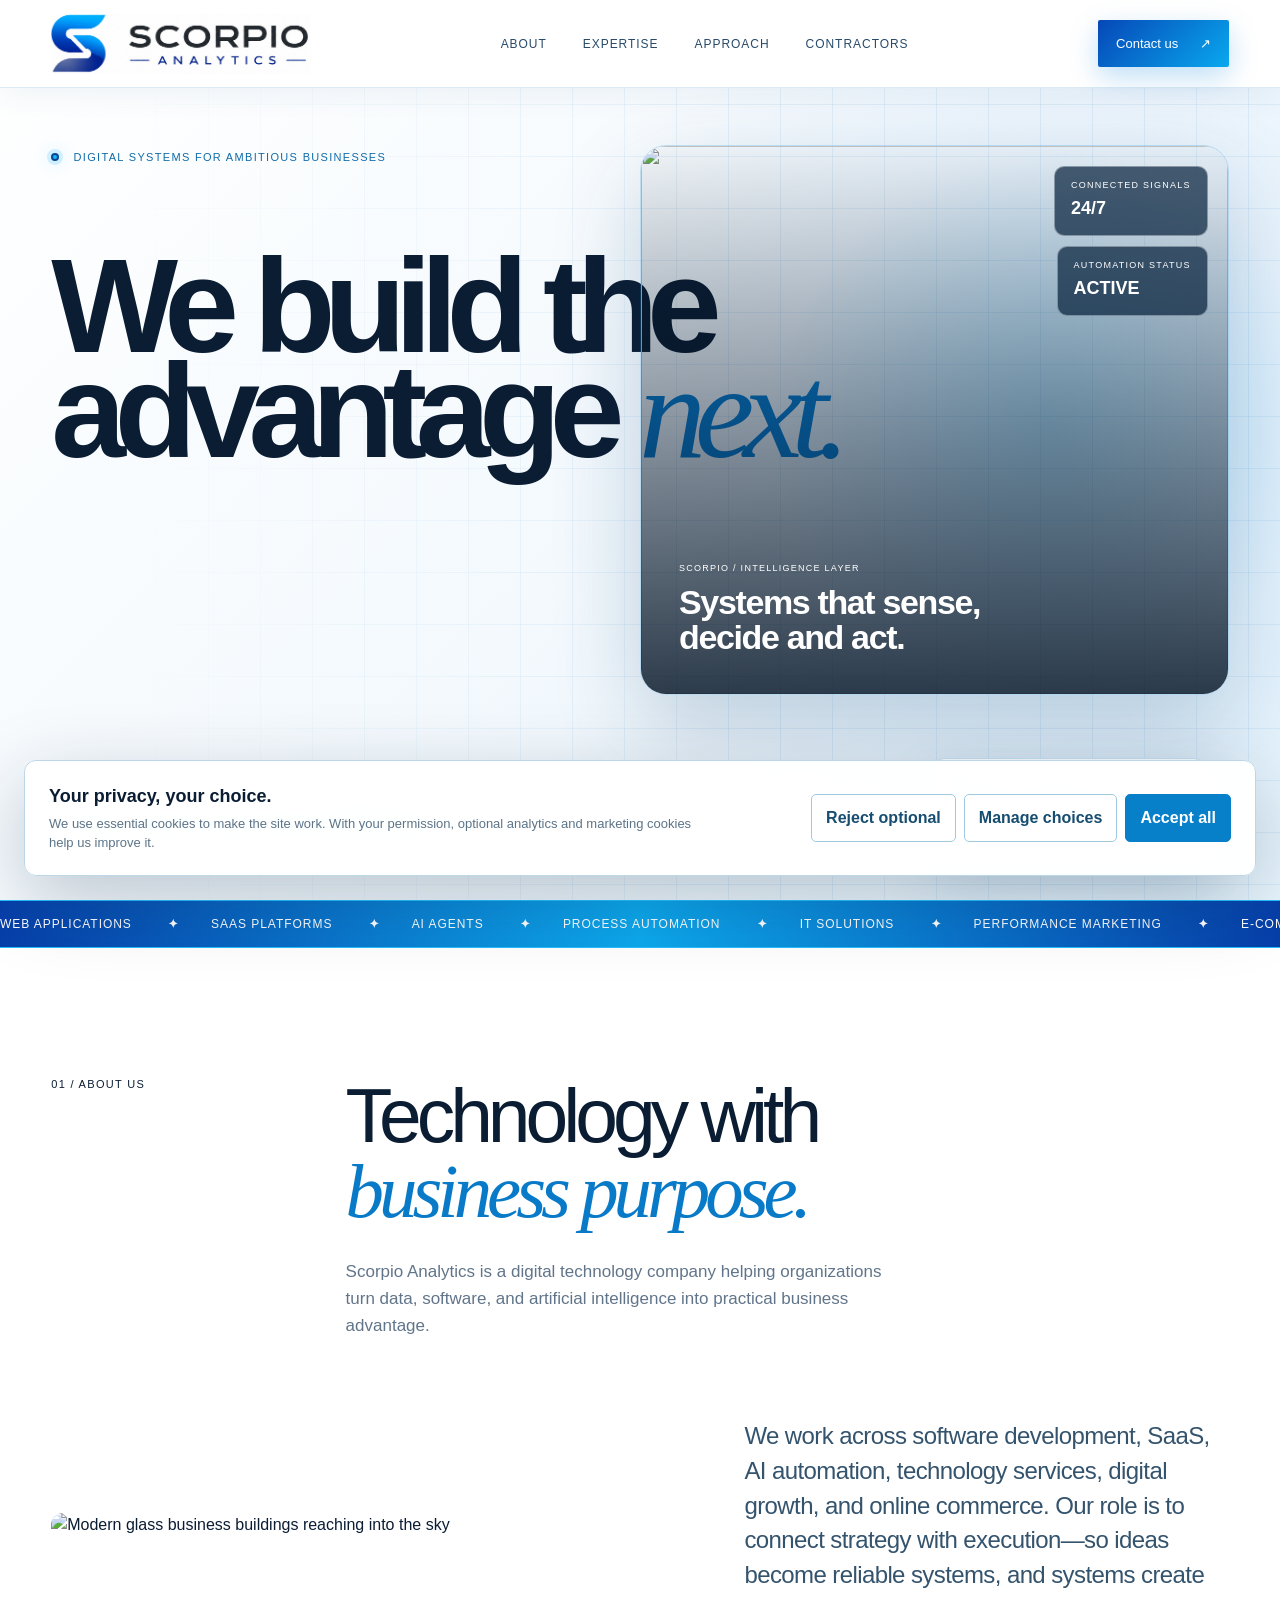
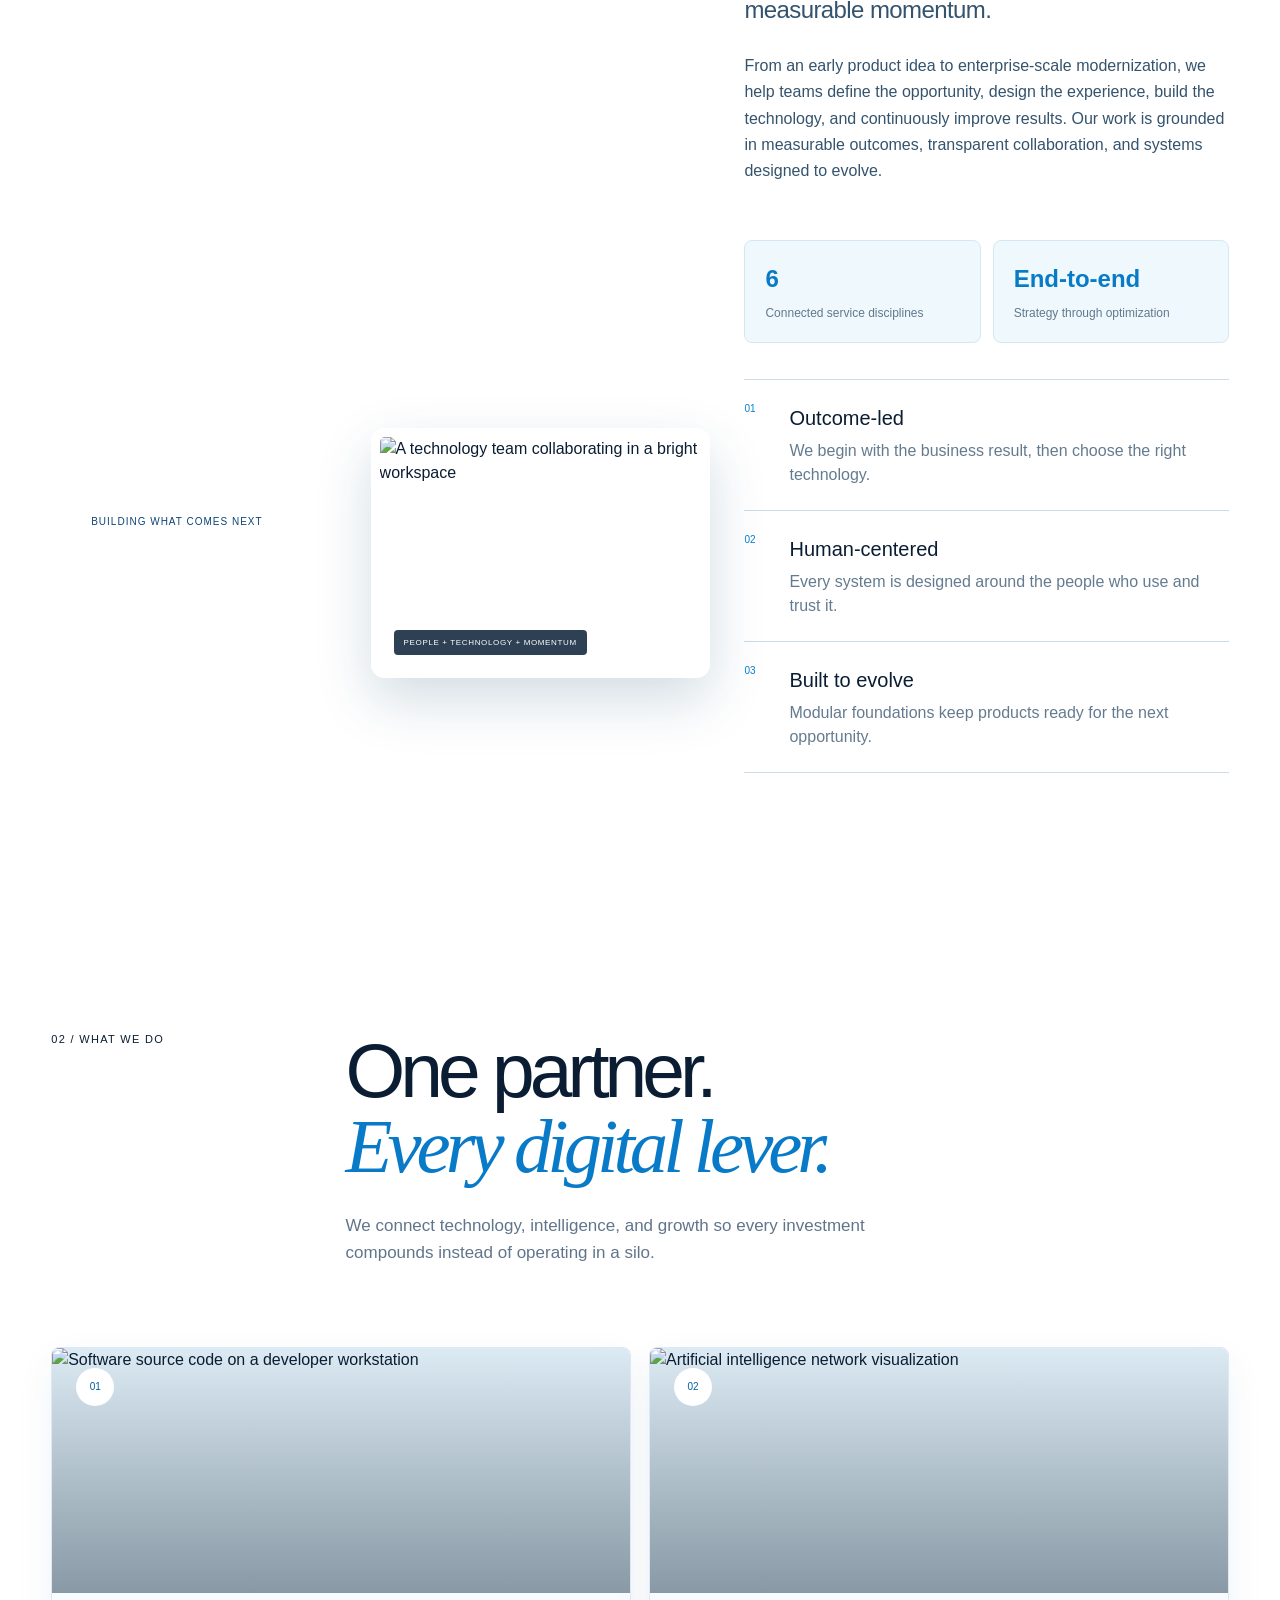
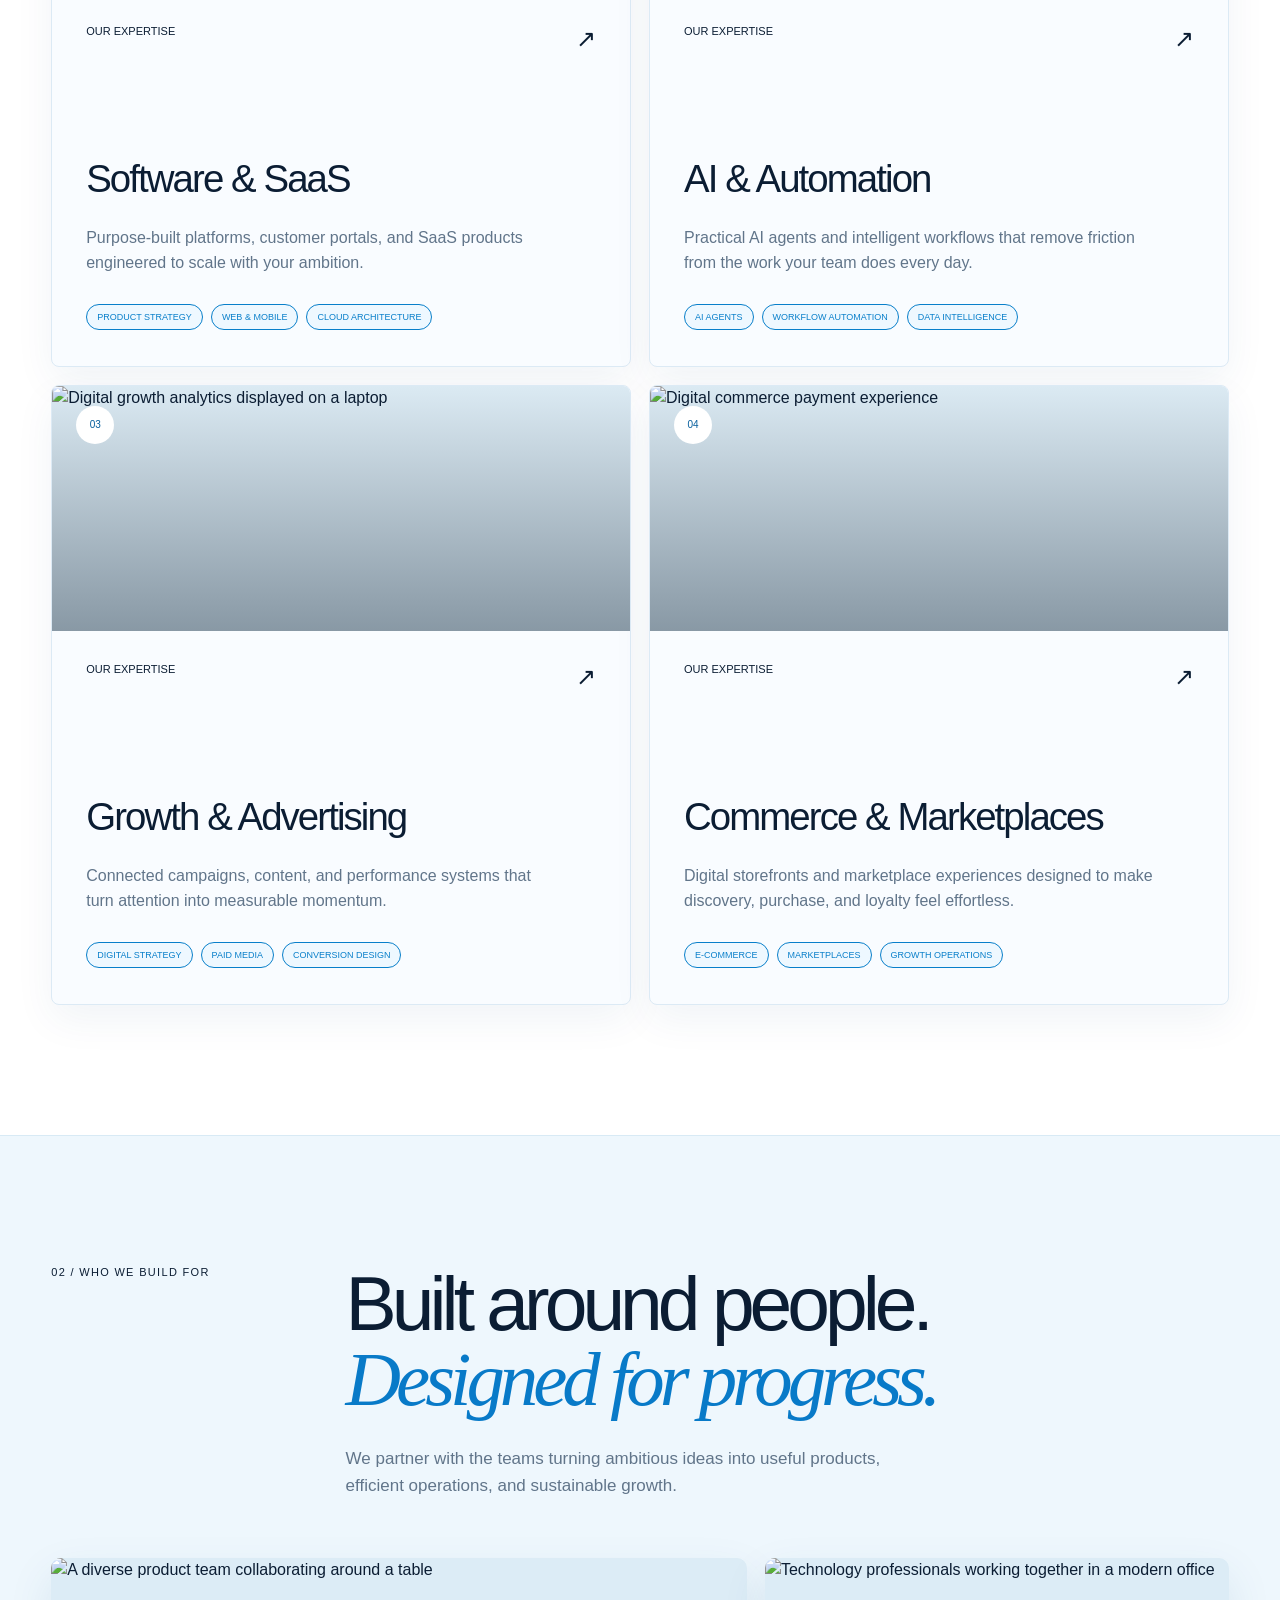
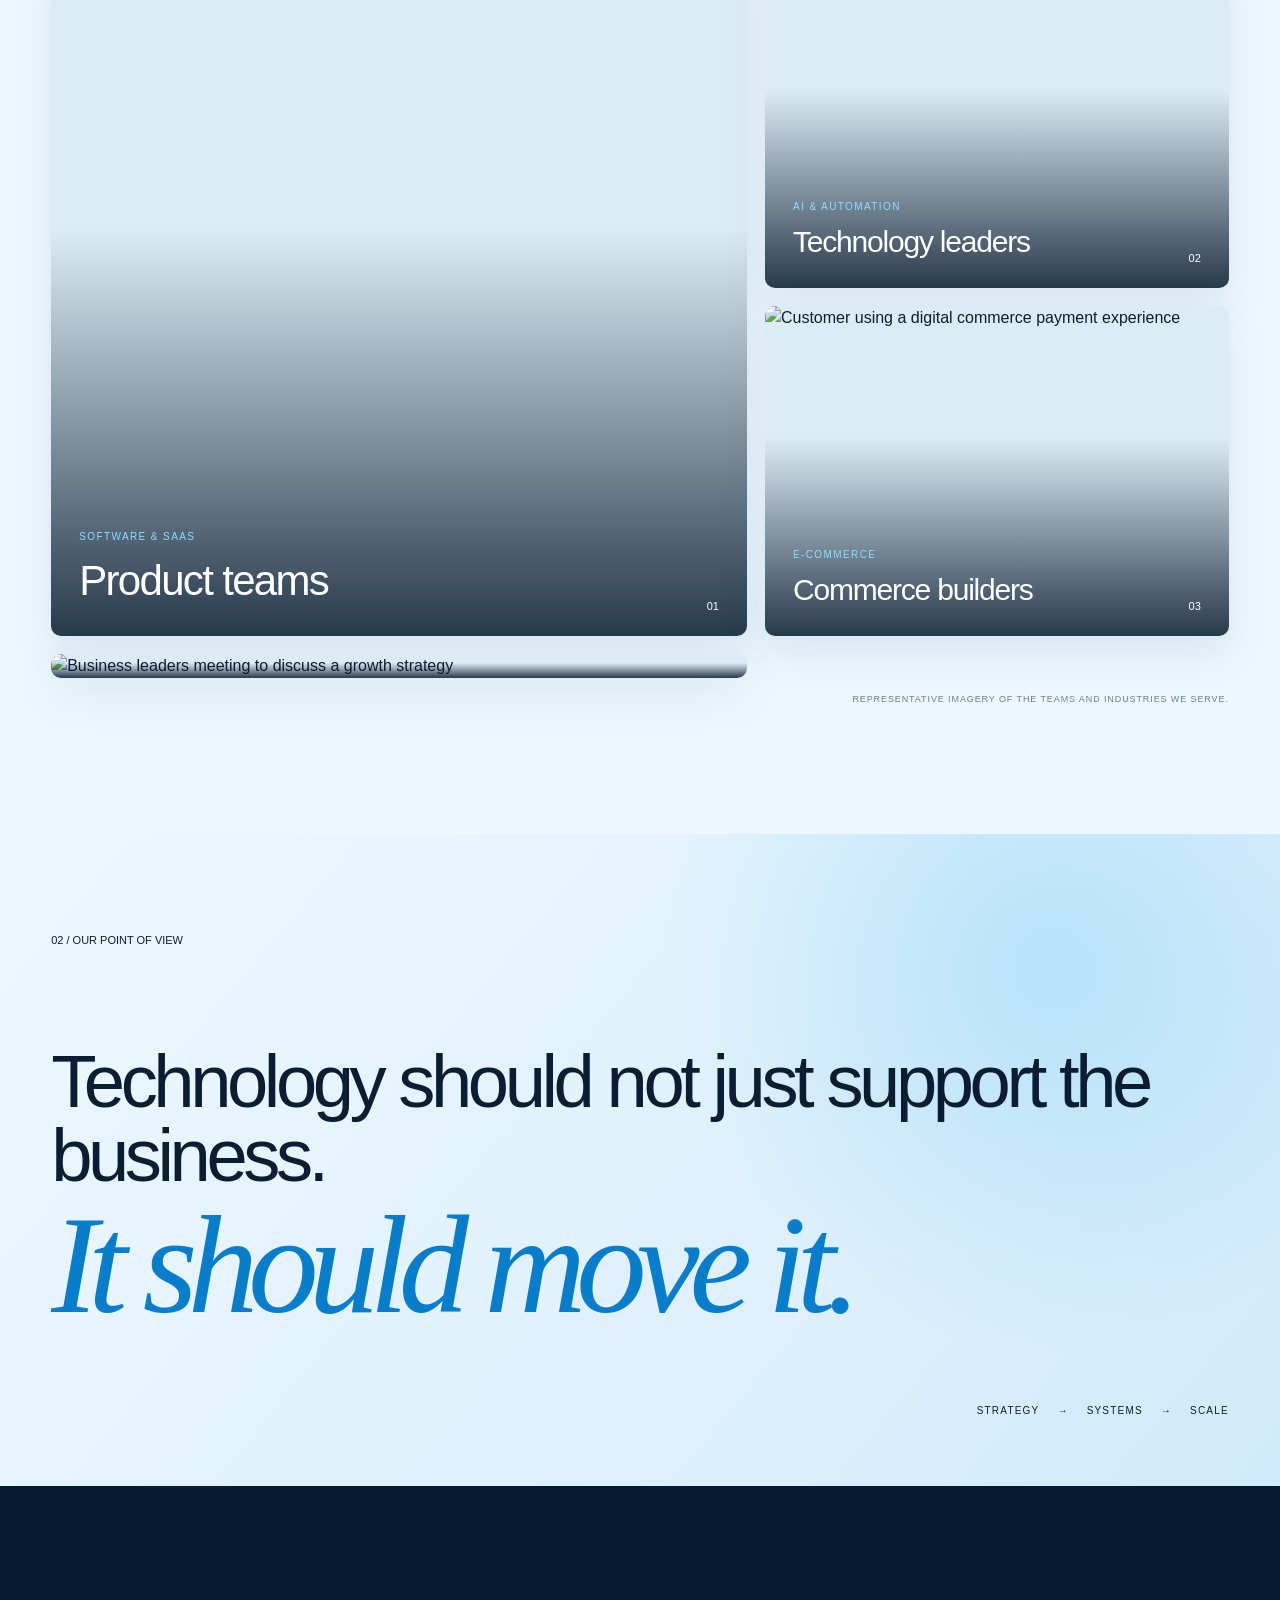
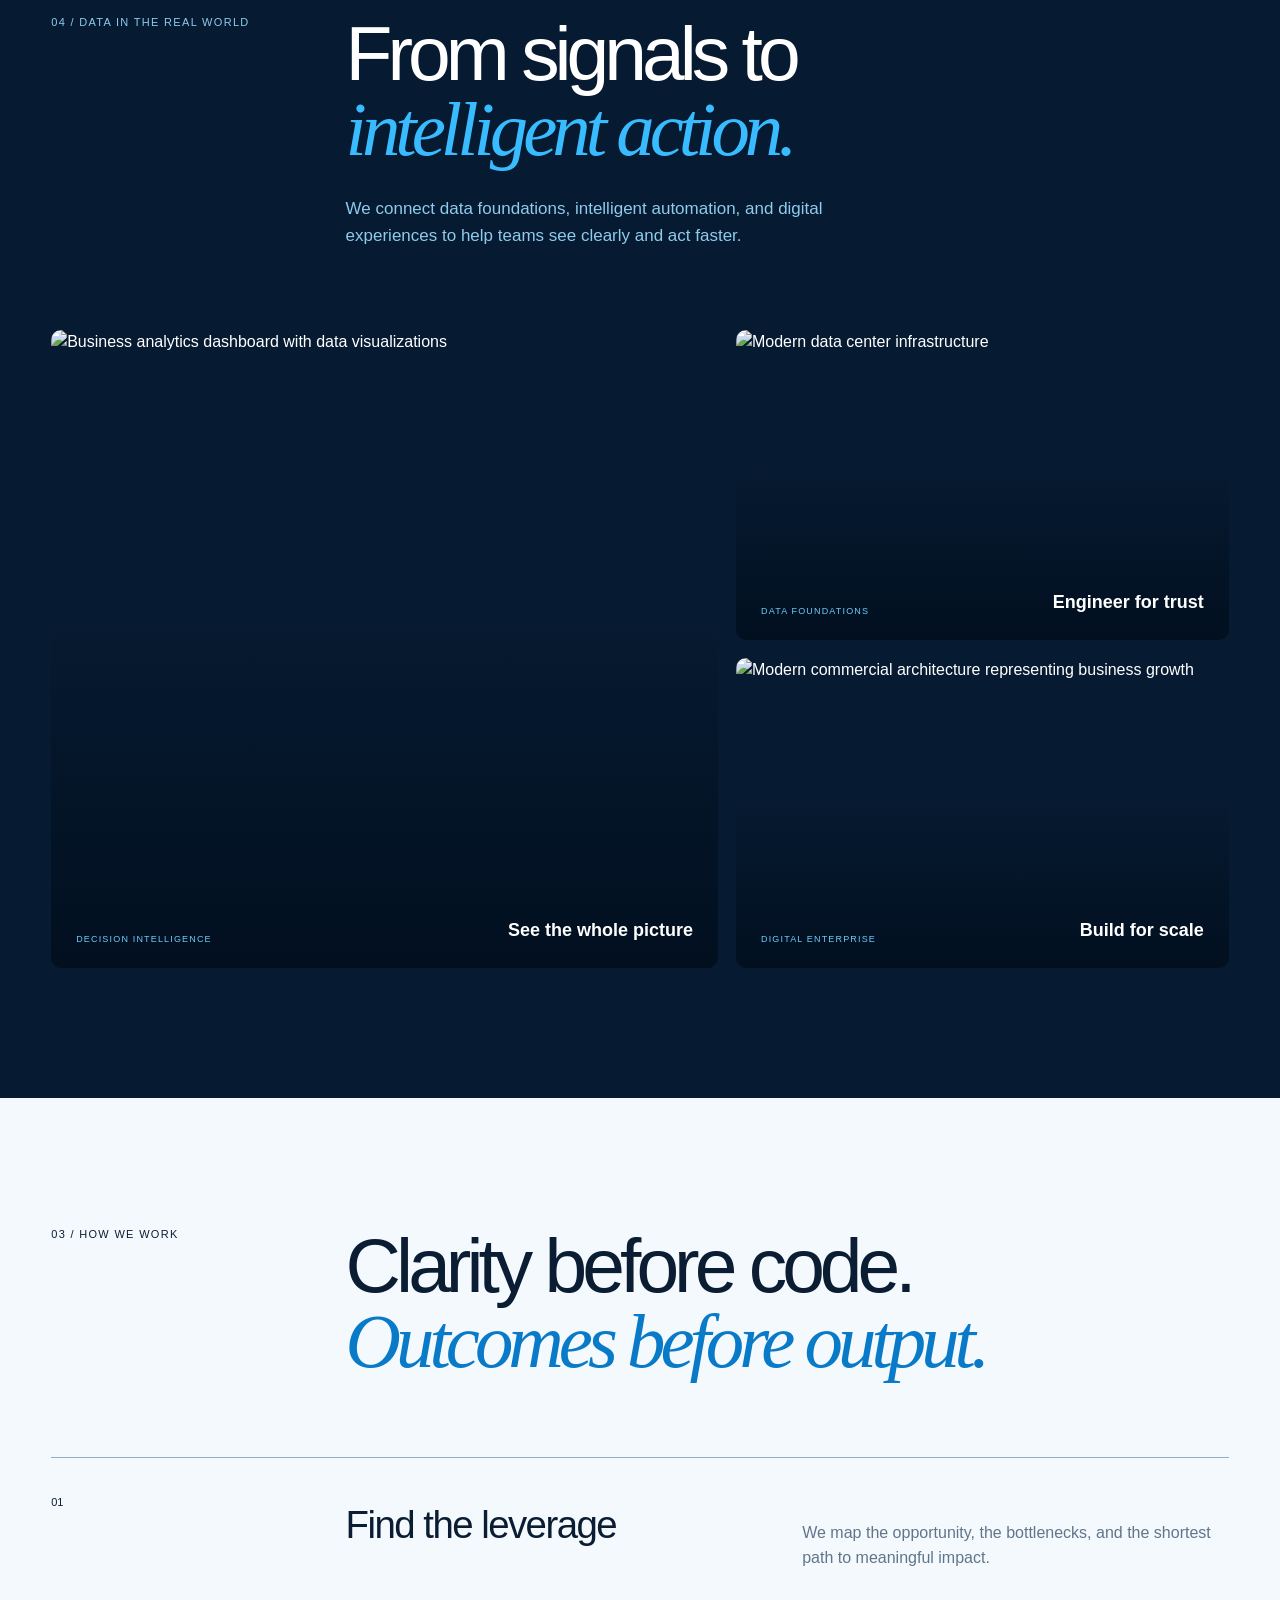
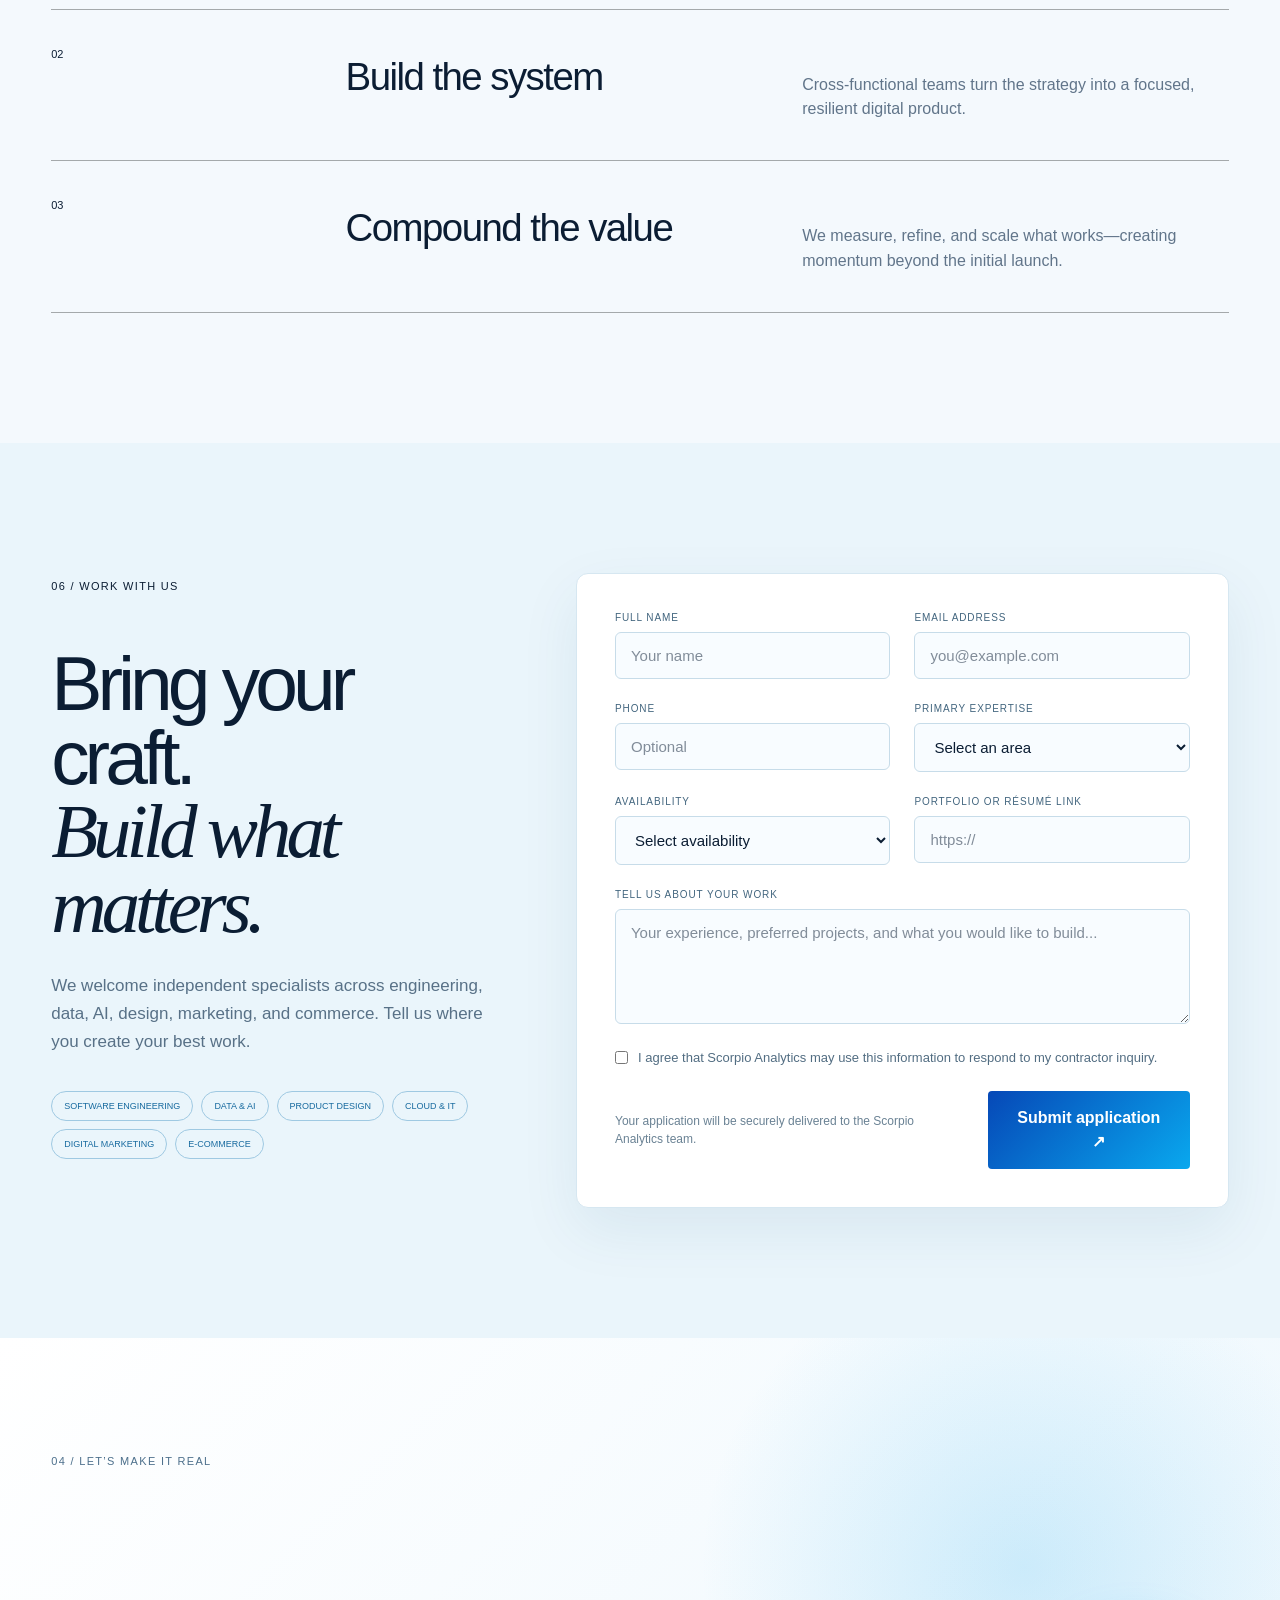
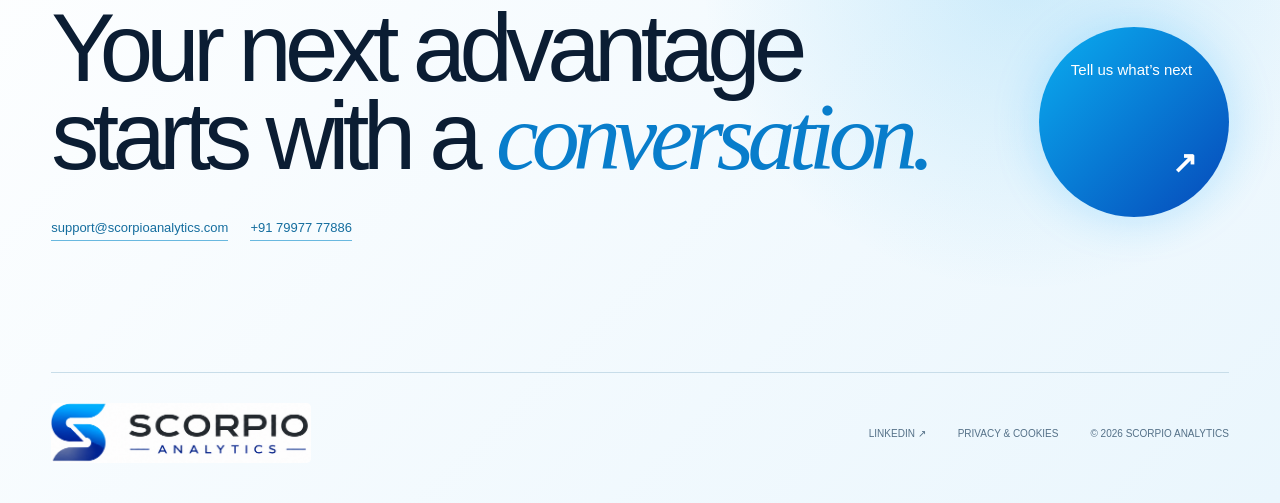
==== index.html @ 3d43deba "Refresh company visuals and connect contractor form" ====
<!DOCTYPE html><html lang="en"><head><meta charSet="utf-8"/><meta name="viewport" content="width=device-width, initial-scale=1"/><link rel="preload" href="/scorpio-logo.png" as="image"/><link rel="preload" href="https://images.unsplash.com/photo-1558494949-ef010cbdcc31?auto=format&amp;fit=crop&amp;w=1400&amp;q=84" as="image"/><link rel="preload" href="https://images.unsplash.com/photo-1486406146926-c627a92ad1ab?auto=format&amp;fit=crop&amp;w=1600&amp;q=84" as="image"/><link rel="preload" href="https://images.unsplash.com/photo-1522071820081-009f0129c71c?auto=format&amp;fit=crop&amp;w=1000&amp;q=82" as="image"/><link rel="preload" href="https://images.unsplash.com/photo-1551288049-bebda4e38f71?auto=format&amp;fit=crop&amp;w=1600&amp;q=84" as="image"/><link rel="preload" href="https://images.unsplash.com/photo-1558494949-ef010cbdcc31?auto=format&amp;fit=crop&amp;w=1200&amp;q=84" as="image"/><link rel="preload" href="https://images.unsplash.com/photo-1518005020951-eccb494ad742?auto=format&amp;fit=crop&amp;w=1200&amp;q=84" as="image"/><link rel="stylesheet" href="/assets/index-Ch79C_kC.css" data-rsc-css-href="/assets/index-Ch79C_kC.css" data-precedence="vite-rsc/importer-resources"/><title>Scorpio Analytics — Build the Advantage Next</title><meta name="description" content="Software, AI automation, digital growth, and commerce solutions for ambitious businesses."/><meta property="og:title" content="Scorpio Analytics — Build the Advantage Next"/><meta property="og:description" content="Software, AI, growth, and commerce—designed as one connected engine."/><meta property="og:type" content="website"/><meta name="twitter:card" content="summary_large_image"/><meta name="twitter:title" content="Scorpio Analytics — Build the Advantage Next"/><meta name="twitter:description" content="Software, AI, growth, and commerce—designed as one connected engine."/><link rel="shortcut icon" href="/scorpio-logo.png"/><link rel="icon" href="/scorpio-logo.png"/><link rel="apple-touch-icon" href="/scorpio-logo.png"/>
<style data-vinext-fonts>/* cyrillic-ext */
@font-face {
  font-family: 'Geist';
  font-style: normal;
  font-weight: 100 900;
  font-display: swap;
  src: url(C:/Users/phani/OneDrive/Documents/Scorpio_Analytics/.vinext/fonts/geist-8ac0455e797f/geist-ff2310f5.woff2) format('woff2');
  unicode-range: U+0460-052F, U+1C80-1C8A, U+20B4, U+2DE0-2DFF, U+A640-A69F, U+FE2E-FE2F;
}
/* cyrillic */
@font-face {
  font-family: 'Geist';
  font-style: normal;
  font-weight: 100 900;
  font-display: swap;
  src: url(C:/Users/phani/OneDrive/Documents/Scorpio_Analytics/.vinext/fonts/geist-8ac0455e797f/geist-875ccdd4.woff2) format('woff2');
  unicode-range: U+0301, U+0400-045F, U+0490-0491, U+04B0-04B1, U+2116;
}
/* vietnamese */
@font-face {
  font-family: 'Geist';
  font-style: normal;
  font-weight: 100 900;
  font-display: swap;
  src: url(C:/Users/phani/OneDrive/Documents/Scorpio_Analytics/.vinext/fonts/geist-8ac0455e797f/geist-52306abf.woff2) format('woff2');
  unicode-range: U+0102-0103, U+0110-0111, U+0128-0129, U+0168-0169, U+01A0-01A1, U+01AF-01B0, U+0300-0301, U+0303-0304, U+0308-0309, U+0323, U+0329, U+1EA0-1EF9, U+20AB;
}
/* latin-ext */
@font-face {
  font-family: 'Geist';
  font-style: normal;
  font-weight: 100 900;
  font-display: swap;
  src: url(C:/Users/phani/OneDrive/Documents/Scorpio_Analytics/.vinext/fonts/geist-8ac0455e797f/geist-001175b1.woff2) format('woff2');
  unicode-range: U+0100-02BA, U+02BD-02C5, U+02C7-02CC, U+02CE-02D7, U+02DD-02FF, U+0304, U+0308, U+0329, U+1D00-1DBF, U+1E00-1E9F, U+1EF2-1EFF, U+2020, U+20A0-20AB, U+20AD-20C0, U+2113, U+2C60-2C7F, U+A720-A7FF;
}
/* latin */
@font-face {
  font-family: 'Geist';
  font-style: normal;
  font-weight: 100 900;
  font-display: swap;
  src: url(C:/Users/phani/OneDrive/Documents/Scorpio_Analytics/.vinext/fonts/geist-8ac0455e797f/geist-98bbbccb.woff2) format('woff2');
  unicode-range: U+0000-00FF, U+0131, U+0152-0153, U+02BB-02BC, U+02C6, U+02DA, U+02DC, U+0304, U+0308, U+0329, U+2000-206F, U+20AC, U+2122, U+2191, U+2193, U+2212, U+2215, U+FEFF, U+FFFD;
}

.__font_geist_15243yi { font-family: 'Geist', sans-serif; }

.__variable_geist_15243yi { --font-geist-sans: 'Geist', sans-serif; }

/* cyrillic-ext */
@font-face {
  font-family: 'Geist Mono';
  font-style: normal;
  font-weight: 100 900;
  font-display: swap;
  src: url(C:/Users/phani/OneDrive/Documents/Scorpio_Analytics/.vinext/fonts/geist-mono-00e989178794/geist-mono-f6b33328.woff2) format('woff2');
  unicode-range: U+0460-052F, U+1C80-1C8A, U+20B4, U+2DE0-2DFF, U+A640-A69F, U+FE2E-FE2F;
}
/* cyrillic */
@font-face {
  font-family: 'Geist Mono';
  font-style: normal;
  font-weight: 100 900;
  font-display: swap;
  src: url(C:/Users/phani/OneDrive/Documents/Scorpio_Analytics/.vinext/fonts/geist-mono-00e989178794/geist-mono-44e03052.woff2) format('woff2');
  unicode-range: U+0301, U+0400-045F, U+0490-0491, U+04B0-04B1, U+2116;
}
/* symbols2 */
@font-face {
  font-family: 'Geist Mono';
  font-style: normal;
  font-weight: 100 900;
  font-display: swap;
  src: url(C:/Users/phani/OneDrive/Documents/Scorpio_Analytics/.vinext/fonts/geist-mono-00e989178794/geist-mono-0638449e.woff2) format('woff2');
  unicode-range: U+2000-2001, U+2004-2008, U+200A, U+23B8-23BD, U+2500-259F;
}
/* vietnamese */
@font-face {
  font-family: 'Geist Mono';
  font-style: normal;
  font-weight: 100 900;
  font-display: swap;
  src: url(C:/Users/phani/OneDrive/Documents/Scorpio_Analytics/.vinext/fonts/geist-mono-00e989178794/geist-mono-971fb274.woff2) format('woff2');
  unicode-range: U+0102-0103, U+0110-0111, U+0128-0129, U+0168-0169, U+01A0-01A1, U+01AF-01B0, U+0300-0301, U+0303-0304, U+0308-0309, U+0323, U+0329, U+1EA0-1EF9, U+20AB;
}
/* latin-ext */
@font-face {
  font-family: 'Geist Mono';
  font-style: normal;
  font-weight: 100 900;
  font-display: swap;
  src: url(C:/Users/phani/OneDrive/Documents/Scorpio_Analytics/.vinext/fonts/geist-mono-00e989178794/geist-mono-44745446.woff2) format('woff2');
  unicode-range: U+0100-02BA, U+02BD-02C5, U+02C7-02CC, U+02CE-02D7, U+02DD-02FF, U+0304, U+0308, U+0329, U+1D00-1DBF, U+1E00-1E9F, U+1EF2-1EFF, U+2020, U+20A0-20AB, U+20AD-20C0, U+2113, U+2C60-2C7F, U+A720-A7FF;
}
/* latin */
@font-face {
  font-family: 'Geist Mono';
  font-style: normal;
  font-weight: 100 900;
  font-display: swap;
  src: url(C:/Users/phani/OneDrive/Documents/Scorpio_Analytics/.vinext/fonts/geist-mono-00e989178794/geist-mono-013b2f2f.woff2) format('woff2');
  unicode-range: U+0000-00FF, U+0131, U+0152-0153, U+02BB-02BC, U+02C6, U+02DA, U+02DC, U+0304, U+0308, U+0329, U+2000-206F, U+20AC, U+2122, U+2191, U+2193, U+2212, U+2215, U+FEFF, U+FFFD;
}

.__font_geist_mono_0u8v0x9 { font-family: 'Geist Mono', sans-serif; }

.__variable_geist_mono_0u8v0x9 { --font-geist-mono: 'Geist Mono', sans-serif; }
</style>
</head><body class="__variable_geist_15243yi __variable_geist_mono_0u8v0x9"><main><nav class="nav"><a class="brand" href="#top" aria-label="Scorpio Analytics home"><span class="logo-crop"><img src="/scorpio-logo.png" alt="Scorpio Analytics"/></span></a><div class="nav-links" aria-label="Primary navigation"><a href="#about">About</a><a href="#services">Expertise</a><a href="#approach">Approach</a><a href="#contractors">Contractors</a></div><a class="nav-cta" href="#contact">Contact us <span>↗</span></a></nav><section class="hero" id="top"><div class="hero-kicker"><span class="pulse"></span> Digital systems for ambitious businesses</div><h1>We build the<br/>advantage <em>next.</em></h1><div class="hero-bottom"><p>Software, AI, growth, and commerce—designed as one connected engine for what your business becomes next.</p><a class="circle-link" href="#services" aria-label="Explore our expertise">↓</a></div><div class="agent-console" aria-label="Live agentic capabilities"><span class="agent-status"><i></i> AGENTIC SYSTEM ONLINE</span><strong data-agent-text="true">Observe → Reason → Act</strong><small>Human-led. AI-accelerated.</small></div><div class="hero-visual" aria-hidden="true"><img src="https://images.unsplash.com/photo-1558494949-ef010cbdcc31?auto=format&amp;fit=crop&amp;w=1400&amp;q=84" alt=""/><div class="visual-shade"></div><div class="visual-label"><span>SCORPIO / INTELLIGENCE LAYER</span><strong>Systems that sense,<br/>decide and act.</strong></div><div class="metric metric-one"><small>CONNECTED SIGNALS</small><b>24/7</b></div><div class="metric metric-two"><small>AUTOMATION STATUS</small><b>ACTIVE</b></div></div></section><section class="signal-strip" aria-label="Capabilities"><div class="signal-track"><span>Web applications<!-- --> <b>✦</b></span><span>SaaS platforms<!-- --> <b>✦</b></span><span>AI agents<!-- --> <b>✦</b></span><span>Process automation<!-- --> <b>✦</b></span><span>IT solutions<!-- --> <b>✦</b></span><span>Performance marketing<!-- --> <b>✦</b></span><span>E-commerce<!-- --> <b>✦</b></span><span>Analytics<!-- --> <b>✦</b></span><span>Web applications<!-- --> <b>✦</b></span><span>SaaS platforms<!-- --> <b>✦</b></span><span>AI agents<!-- --> <b>✦</b></span><span>Process automation<!-- --> <b>✦</b></span><span>IT solutions<!-- --> <b>✦</b></span><span>Performance marketing<!-- --> <b>✦</b></span><span>E-commerce<!-- --> <b>✦</b></span><span>Analytics<!-- --> <b>✦</b></span></div></section><section class="about section" id="about"><div class="section-intro"><span class="eyebrow">01 / About us</span><div><h2>Technology with<br/><i>business purpose.</i></h2><p>Scorpio Analytics is a digital technology company helping organizations turn data, software, and artificial intelligence into practical business advantage.</p></div></div><div class="about-layout"><div class="about-visuals"><div class="about-image reveal"><img src="https://images.unsplash.com/photo-1486406146926-c627a92ad1ab?auto=format&amp;fit=crop&amp;w=1600&amp;q=84" alt="Modern glass business buildings reaching into the sky"/><div class="image-chip">Building what comes next</div></div><div class="about-secondary reveal"><img src="https://images.unsplash.com/photo-1522071820081-009f0129c71c?auto=format&amp;fit=crop&amp;w=1000&amp;q=82" alt="A technology team collaborating in a bright workspace"/><span>People + technology + momentum</span></div></div><div class="about-copy"><p>We work across software development, SaaS, AI automation, technology services, digital growth, and online commerce. Our role is to connect strategy with execution—so ideas become reliable systems, and systems create measurable momentum.</p><p class="about-detail">From an early product idea to enterprise-scale modernization, we help teams define the opportunity, design the experience, build the technology, and continuously improve results. Our work is grounded in measurable outcomes, transparent collaboration, and systems designed to evolve.</p><div class="about-stats"><div><b>6</b><span>Connected service disciplines</span></div><div><b>End-to-end</b><span>Strategy through optimization</span></div></div><div class="about-principles"><article><b>01</b><h3>Outcome-led</h3><p>We begin with the business result, then choose the right technology.</p></article><article><b>02</b><h3>Human-centered</h3><p>Every system is designed around the people who use and trust it.</p></article><article><b>03</b><h3>Built to evolve</h3><p>Modular foundations keep products ready for the next opportunity.</p></article></div></div></div></section>    <section class="services section" id="services"><div class="section-intro"><span class="eyebrow">02 / What we do</span><div><h2>One partner.<br/><i>Every digital lever.</i></h2><p>We connect technology, intelligence, and growth so every investment compounds instead of operating in a silo.</p></div></div><div class="service-grid"><a class="service-card" href="#contact" aria-label="Discuss Software &amp; SaaS with Scorpio Analytics"><div class="service-image"><img src="https://images.unsplash.com/photo-1555066931-4365d14bab8c?auto=format&amp;fit=crop&amp;w=1000&amp;q=82" alt="Software source code on a developer workstation" loading="lazy"/><span>01</span></div><div class="service-body"><div class="card-top"><span>OUR EXPERTISE</span><span class="card-arrow">↗</span></div><h3>Software &amp; SaaS</h3><p>Purpose-built platforms, customer portals, and SaaS products engineered to scale with your ambition.</p><div class="tags"><span>Product strategy</span><span>Web &amp; mobile</span><span>Cloud architecture</span></div></div></a><a class="service-card" href="#contact" aria-label="Discuss AI &amp; Automation with Scorpio Analytics"><div class="service-image"><img src="https://images.unsplash.com/photo-1677442136019-21780ecad995?auto=format&amp;fit=crop&amp;w=1000&amp;q=82" alt="Artificial intelligence network visualization" loading="lazy"/><span>02</span></div><div class="service-body"><div class="card-top"><span>OUR EXPERTISE</span><span class="card-arrow">↗</span></div><h3>AI &amp; Automation</h3><p>Practical AI agents and intelligent workflows that remove friction from the work your team does every day.</p><div class="tags"><span>AI agents</span><span>Workflow automation</span><span>Data intelligence</span></div></div></a><a class="service-card" href="#contact" aria-label="Discuss Growth &amp; Advertising with Scorpio Analytics"><div class="service-image"><img src="https://images.unsplash.com/photo-1460925895917-afdab827c52f?auto=format&amp;fit=crop&amp;w=1000&amp;q=82" alt="Digital growth analytics displayed on a laptop" loading="lazy"/><span>03</span></div><div class="service-body"><div class="card-top"><span>OUR EXPERTISE</span><span class="card-arrow">↗</span></div><h3>Growth &amp; Advertising</h3><p>Connected campaigns, content, and performance systems that turn attention into measurable momentum.</p><div class="tags"><span>Digital strategy</span><span>Paid media</span><span>Conversion design</span></div></div></a><a class="service-card" href="#contact" aria-label="Discuss Commerce &amp; Marketplaces with Scorpio Analytics"><div class="service-image"><img src="https://images.unsplash.com/photo-1556742049-0cfed4f6a45d?auto=format&amp;fit=crop&amp;w=1000&amp;q=82" alt="Digital commerce payment experience" loading="lazy"/><span>04</span></div><div class="service-body"><div class="card-top"><span>OUR EXPERTISE</span><span class="card-arrow">↗</span></div><h3>Commerce &amp; Marketplaces</h3><p>Digital storefronts and marketplace experiences designed to make discovery, purchase, and loyalty feel effortless.</p><div class="tags"><span>E-commerce</span><span>Marketplaces</span><span>Growth operations</span></div></div></a></div></section><section class="client-gallery section" id="clients"><div class="section-intro gallery-intro"><span class="eyebrow">02 / Who we build for</span><div><h2>Built around people.<br/><i>Designed for progress.</i></h2><p>We partner with the teams turning ambitious ideas into useful products, efficient operations, and sustainable growth.</p></div></div><div class="client-grid"><a class="client-image card-1" href="#contact" aria-label="Discuss solutions for Product teams"><img src="https://images.unsplash.com/photo-1521737711867-e3b97375f902?auto=format&amp;fit=crop&amp;w=1200&amp;q=82" alt="A diverse product team collaborating around a table" loading="lazy"/><div class="client-caption"><span>Software &amp; SaaS</span><h3>Product teams</h3><b>0<!-- -->1</b></div></a><a class="client-image card-2" href="#contact" aria-label="Discuss solutions for Technology leaders"><img src="https://images.unsplash.com/photo-1551434678-e076c223a692?auto=format&amp;fit=crop&amp;w=1200&amp;q=82" alt="Technology professionals working together in a modern office" loading="lazy"/><div class="client-caption"><span>AI &amp; Automation</span><h3>Technology leaders</h3><b>0<!-- -->2</b></div></a><a class="client-image card-3" href="#contact" aria-label="Discuss solutions for Commerce builders"><img src="https://images.unsplash.com/photo-1556742049-0cfed4f6a45d?auto=format&amp;fit=crop&amp;w=1200&amp;q=82" alt="Customer using a digital commerce payment experience" loading="lazy"/><div class="client-caption"><span>E-commerce</span><h3>Commerce builders</h3><b>0<!-- -->3</b></div></a><a class="client-image card-4" href="#contact" aria-label="Discuss solutions for Growth partners"><img src="https://images.unsplash.com/photo-1556761175-b413da4baf72?auto=format&amp;fit=crop&amp;w=1200&amp;q=82" alt="Business leaders meeting to discuss a growth strategy" loading="lazy"/><div class="client-caption"><span>Digital growth</span><h3>Growth partners</h3><b>0<!-- -->4</b></div></a></div><p class="image-note">Representative imagery of the teams and industries we serve.</p></section><section class="manifesto"><div class="manifesto-number">02 / OUR POINT OF VIEW</div><p>Technology should not just support the business.</p><h2>It should move it.</h2><div class="manifesto-note"><span>STRATEGY</span><i>→</i><span>SYSTEMS</span><i>→</i><span>SCALE</span></div></section><section class="data-world section"><div class="section-intro"><span class="eyebrow">04 / Data in the real world</span><div><h2>From signals to<br/><i>intelligent action.</i></h2><p>We connect data foundations, intelligent automation, and digital experiences to help teams see clearly and act faster.</p></div></div><div class="data-mosaic"><figure class="data-shot data-wide reveal"><img src="https://images.unsplash.com/photo-1551288049-bebda4e38f71?auto=format&amp;fit=crop&amp;w=1600&amp;q=84" alt="Business analytics dashboard with data visualizations"/><figcaption><span>Decision intelligence</span><b>See the whole picture</b></figcaption></figure><figure class="data-shot reveal"><img src="https://images.unsplash.com/photo-1558494949-ef010cbdcc31?auto=format&amp;fit=crop&amp;w=1200&amp;q=84" alt="Modern data center infrastructure"/><figcaption><span>Data foundations</span><b>Engineer for trust</b></figcaption></figure><figure class="data-shot reveal"><img src="https://images.unsplash.com/photo-1518005020951-eccb494ad742?auto=format&amp;fit=crop&amp;w=1200&amp;q=84" alt="Modern commercial architecture representing business growth"/><figcaption><span>Digital enterprise</span><b>Build for scale</b></figcaption></figure></div></section>    <section class="approach section" id="approach"><div class="section-intro approach-intro"><span class="eyebrow">03 / How we work</span><div><h2>Clarity before code.<br/><i>Outcomes before output.</i></h2></div></div><div class="steps"><article><span>01</span><div><h3>Find the leverage</h3><p>We map the opportunity, the bottlenecks, and the shortest path to meaningful impact.</p></div></article><article><span>02</span><div><h3>Build the system</h3><p>Cross-functional teams turn the strategy into a focused, resilient digital product.</p></div></article><article><span>03</span><div><h3>Compound the value</h3><p>We measure, refine, and scale what works—creating momentum beyond the initial launch.</p></div></article></div></section><section class="contractors section" id="contractors"><div class="contractor-intro"><span class="eyebrow">06 / Work with us</span><h2>Bring your craft.<br/><i>Build what matters.</i></h2><p>We welcome independent specialists across engineering, data, AI, design, marketing, and commerce. Tell us where you create your best work.</p><div class="talent-tags"><span>Software engineering</span><span>Data &amp; AI</span><span>Product design</span><span>Cloud &amp; IT</span><span>Digital marketing</span><span>E-commerce</span></div></div><form class="contractor-form" id="contractor-form" action="https://formsubmit.co/support@scorpioanalytics.com" method="POST"><input type="hidden" name="_subject" value="New contractor application - Scorpio Analytics"/><input type="hidden" name="_template" value="table"/><input type="hidden" name="_next" value="https://scorpioanalytics.com/?submitted=contractor#contractors"/><input type="text" class="honey-field" tabindex="-1" autoComplete="off" name="_honey"/><div class="field"><label for="contractor-name">Full name</label><input id="contractor-name" type="text" autoComplete="name" required="" placeholder="Your name" name="name"/></div><div class="field"><label for="contractor-email">Email address</label><input id="contractor-email" type="email" autoComplete="email" required="" placeholder="you@example.com" name="email"/></div><div class="field"><label for="contractor-phone">Phone</label><input id="contractor-phone" type="tel" autoComplete="tel" placeholder="Optional" name="phone"/></div><div class="field"><label for="contractor-skill">Primary expertise</label><select id="contractor-skill" name="expertise" required=""><option value="" disabled="" selected="">Select an area</option><option>Software engineering</option><option>Data &amp; AI</option><option>Product design</option><option>Cloud &amp; IT</option><option>Digital marketing</option><option>E-commerce</option><option>Other</option></select></div><div class="field"><label for="contractor-availability">Availability</label><select id="contractor-availability" name="availability" required=""><option value="" disabled="" selected="">Select availability</option><option>Immediately</option><option>Within 2 weeks</option><option>Within 1 month</option><option>Future opportunities</option></select></div><div class="field"><label for="contractor-portfolio">Portfolio or résumé link</label><input id="contractor-portfolio" type="url" placeholder="https://" name="portfolio"/></div><div class="field field-wide"><label for="contractor-message">Tell us about your work</label><textarea id="contractor-message" name="message" rows="5" required="" placeholder="Your experience, preferred projects, and what you would like to build..."></textarea></div><label class="consent field-wide"><input type="checkbox" required="" name="consent"/><span>I agree that Scorpio Analytics may use this information to respond to my contractor inquiry.</span></label><div class="form-footer field-wide"><p>Your application will be securely delivered to the Scorpio Analytics team.</p><button type="submit">Submit application <span>↗</span></button></div></form></section>    <section class="contact" id="contact"><span class="eyebrow light">04 / Let’s make it real</span><div class="contact-content"><div><h2>Your next advantage<br/>starts with a <i>conversation.</i></h2><div class="contact-details"><a href="mailto:support@scorpioanalytics.com">support@scorpioanalytics.com</a><a href="tel:+917997777886">+91 79977 77886</a></div></div><a class="contact-button" href="mailto:support@scorpioanalytics.com"><span>Tell us what’s next</span><b>↗</b></a></div><footer><a class="brand footer-brand" href="#top"><span class="logo-crop footer-logo"><img src="/scorpio-logo.png" alt="Scorpio Analytics"/></span></a><div class="footer-meta"><a href="https://www.linkedin.com/company/142884752/" target="_blank" rel="noreferrer">LinkedIn ↗</a><button type="button" class="privacy-link" data-open-privacy="true">Privacy &amp; cookies</button><span>© <!-- -->2026<!-- --> Scorpio Analytics</span></div></footer></section><div class="cookie-banner" id="cookie-banner" role="dialog" aria-label="Cookie preferences" hidden=""><div><strong>Your privacy, your choice.</strong><p>We use essential cookies to make the site work. With your permission, optional analytics and marketing cookies help us improve it.</p></div><div class="cookie-actions"><button type="button" data-cookie="reject">Reject optional</button><button type="button" data-cookie="manage">Manage choices</button><button type="button" class="primary" data-cookie="accept">Accept all</button></div></div><div class="privacy-modal" id="cookie-settings" role="dialog" aria-modal="true" aria-labelledby="cookie-title" hidden=""><div class="modal-card"><button class="modal-close" type="button" data-modal-close="true" aria-label="Close">×</button><span class="eyebrow">Privacy controls</span><h2 id="cookie-title">Cookie preferences</h2><p>Choose which optional cookies Scorpio Analytics may use on this device.</p><label class="preference-row"><span><b>Essential</b><small>Required for security and saved preferences.</small></span><input type="checkbox" disabled="" checked=""/></label><label class="preference-row"><span><b>Analytics</b><small>Helps us understand how the website is used.</small></span><input id="cookie-analytics" type="checkbox"/></label><label class="preference-row"><span><b>Marketing</b><small>Supports relevant campaign measurement.</small></span><input id="cookie-marketing" type="checkbox"/></label><button class="save-preferences" type="button" data-cookie="save">Save preferences</button></div></div><div class="privacy-modal" id="privacy-notice" role="dialog" aria-modal="true" aria-labelledby="privacy-title" hidden=""><div class="modal-card privacy-copy"><button class="modal-close" type="button" data-modal-close="true" aria-label="Close">×</button><span class="eyebrow">Privacy notice</span><h2 id="privacy-title">How we handle information</h2><p>Scorpio Analytics collects only the information you choose to provide through contact and contractor inquiries. It is used to respond to your request, evaluate potential working relationships, and operate this website.</p><p>We do not sell personal information. Contractor form details are prepared in your email application and are not stored by this website. Optional cookie choices are stored locally on your device.</p><p>This notice is a general placeholder and should be reviewed when the company email, analytics tools, and formal privacy contacts are finalized.</p></div></div>  </main><script src="/site.js" defer></script></body></html>
---- assets/index-Ch79C_kC.css ----
/*! tailwindcss v4.2.1 | MIT License | https://tailwindcss.com */
@layer properties{@supports (((-webkit-hyphens:none)) and (not (margin-trim:inline))) or ((-moz-orient:inline) and (not (color:rgb(from red r g b)))){*,:before,:after,::backdrop{--tw-blur:initial;--tw-brightness:initial;--tw-contrast:initial;--tw-grayscale:initial;--tw-hue-rotate:initial;--tw-invert:initial;--tw-opacity:initial;--tw-saturate:initial;--tw-sepia:initial;--tw-drop-shadow:initial;--tw-drop-shadow-color:initial;--tw-drop-shadow-alpha:100%;--tw-drop-shadow-size:initial}}}@layer theme{:root,:host{--font-sans:ui-sans-serif, system-ui, sans-serif, "Apple Color Emoji", "Segoe UI Emoji", "Segoe UI Symbol", "Noto Color Emoji";--font-mono:ui-monospace, SFMono-Regular, Menlo, Monaco, Consolas, "Liberation Mono", "Courier New", monospace;--spacing:.25rem;--default-font-family:var(--font-sans);--default-mono-font-family:var(--font-mono)}}@layer base{*,:after,:before,::backdrop{box-sizing:border-box;border:0 solid;margin:0;padding:0}::file-selector-button{box-sizing:border-box;border:0 solid;margin:0;padding:0}html,:host{-webkit-text-size-adjust:100%;tab-size:4;line-height:1.5;font-family:var(--default-font-family,ui-sans-serif, system-ui, sans-serif, "Apple Color Emoji", "Segoe UI Emoji", "Segoe UI Symbol", "Noto Color Emoji");font-feature-settings:var(--default-font-feature-settings,normal);font-variation-settings:var(--default-font-variation-settings,normal);-webkit-tap-highlight-color:transparent}hr{height:0;color:inherit;border-top-width:1px}abbr:where([title]){-webkit-text-decoration:underline dotted;text-decoration:underline dotted}h1,h2,h3,h4,h5,h6{font-size:inherit;font-weight:inherit}a{color:inherit;-webkit-text-decoration:inherit;-webkit-text-decoration:inherit;-webkit-text-decoration:inherit;-webkit-text-decoration:inherit;text-decoration:inherit}b,strong{font-weight:bolder}code,kbd,samp,pre{font-family:var(--default-mono-font-family,ui-monospace, SFMono-Regular, Menlo, Monaco, Consolas, "Liberation Mono", "Courier New", monospace);font-feature-settings:var(--default-mono-font-feature-settings,normal);font-variation-settings:var(--default-mono-font-variation-settings,normal);font-size:1em}small{font-size:80%}sub,sup{vertical-align:baseline;font-size:75%;line-height:0;position:relative}sub{bottom:-.25em}sup{top:-.5em}table{text-indent:0;border-color:inherit;border-collapse:collapse}:-moz-focusring{outline:auto}progress{vertical-align:baseline}summary{display:list-item}ol,ul,menu{list-style:none}img,svg,video,canvas,audio,iframe,embed,object{vertical-align:middle;display:block}img,video{max-width:100%;height:auto}button,input,select,optgroup,textarea{font:inherit;font-feature-settings:inherit;font-variation-settings:inherit;letter-spacing:inherit;color:inherit;opacity:1;background-color:#0000;border-radius:0}::file-selector-button{font:inherit;font-feature-settings:inherit;font-variation-settings:inherit;letter-spacing:inherit;color:inherit;opacity:1;background-color:#0000;border-radius:0}:where(select:is([multiple],[size])) optgroup{font-weight:bolder}:where(select:is([multiple],[size])) optgroup option{padding-inline-start:20px}::file-selector-button{margin-inline-end:4px}::placeholder{opacity:1}@supports (not ((-webkit-appearance:-apple-pay-button))) or (contain-intrinsic-size:1px){::placeholder{color:currentColor}@supports (color:color-mix(in lab, red, red)){::placeholder{color:color-mix(in oklab, currentcolor 50%, transparent)}}}textarea{resize:vertical}::-webkit-search-decoration{-webkit-appearance:none}::-webkit-date-and-time-value{min-height:1lh;text-align:inherit}::-webkit-datetime-edit{display:inline-flex}::-webkit-datetime-edit-fields-wrapper{padding:0}::-webkit-datetime-edit{padding-block:0}::-webkit-datetime-edit-year-field{padding-block:0}::-webkit-datetime-edit-month-field{padding-block:0}::-webkit-datetime-edit-day-field{padding-block:0}::-webkit-datetime-edit-hour-field{padding-block:0}::-webkit-datetime-edit-minute-field{padding-block:0}::-webkit-datetime-edit-second-field{padding-block:0}::-webkit-datetime-edit-millisecond-field{padding-block:0}::-webkit-datetime-edit-meridiem-field{padding-block:0}::-webkit-calendar-picker-indicator{line-height:1}:-moz-ui-invalid{box-shadow:none}button,input:where([type=button],[type=reset],[type=submit]){appearance:button}::file-selector-button{appearance:button}::-webkit-inner-spin-button{height:auto}::-webkit-outer-spin-button{height:auto}[hidden]:where(:not([hidden=until-found])){display:none!important}}@layer components;@layer utilities{.visible{visibility:visible}.relative{position:relative}.static{position:static}.start{inset-inline-start:var(--spacing)}.end{inset-inline-end:var(--spacing)}.flex{display:flex}.hidden{display:none}.table{display:table}.resize{resize:both}.blur{--tw-blur:blur(8px);filter:var(--tw-blur,) var(--tw-brightness,) var(--tw-contrast,) var(--tw-grayscale,) var(--tw-hue-rotate,) var(--tw-invert,) var(--tw-saturate,) var(--tw-sepia,) var(--tw-drop-shadow,)}}*{box-sizing:border-box}html{scroll-behavior:smooth}body{background:var(--paper);color:var(--ink);font-family:var(--font-geist-sans),Arial,sans-serif;margin:0}a{color:inherit;text-decoration:none}.nav{border-bottom:1px solid var(--line);z-index:10;justify-content:space-between;align-items:center;height:88px;padding:0 4vw;display:flex;position:relative}.brand{letter-spacing:-.03em;align-items:center;gap:12px;font-size:14px;font-weight:800;display:flex}.brand-mark{background:var(--ink);width:31px;height:31px;color:var(--acid);font-family:var(--font-geist-mono);border-radius:50%;place-items:center;display:grid}.brand-light{color:#8a8d86;font-weight:500}.nav-links{font:12px var(--font-geist-mono);text-transform:uppercase;letter-spacing:.08em;gap:36px;display:flex}.nav-links a,.footer-meta a{transition:opacity .2s}.nav-links a:hover,.footer-meta a:hover{opacity:.5}.nav-cta{background:var(--ink);color:#fff;border-radius:2px;padding:14px 18px;font-size:13px}.nav-cta span{color:var(--acid);margin-left:18px}.hero{height:calc(100vh - 88px);min-height:690px;max-height:920px;padding:7vh 4vw 4vw;position:relative;overflow:hidden}.hero-kicker,.eyebrow{font:11px var(--font-geist-mono);text-transform:uppercase;letter-spacing:.12em}.pulse{background:var(--acid);border:2px solid var(--ink);width:8px;height:8px;box-shadow:0 0 0 4px var(--acid);border-radius:50%;margin-right:10px;display:inline-block}.hero h1{letter-spacing:-.085em;z-index:2;max-width:1150px;margin:10vh 0 0;font-size:clamp(78px,11.4vw,176px);font-weight:700;line-height:.78;position:relative}h1 em,h2 i{font-family:Georgia,serif;font-weight:400}.hero h1 em{color:#0000;-webkit-text-stroke:2px var(--ink)}.hero-bottom{z-index:2;justify-content:space-between;align-items:flex-end;display:flex;position:absolute;bottom:4vw;left:4vw;right:4vw}.hero-bottom p{width:min(430px,43vw);color:var(--muted);margin:0;font-size:16px;line-height:1.55}.circle-link{border:1px solid var(--ink);border-radius:50%;place-items:center;width:58px;height:58px;font-size:22px;transition:all .25s;display:grid}.circle-link:hover{background:var(--acid);transform:rotate(-45deg)}.orbit{aspect-ratio:1;opacity:.9;width:40vw;min-width:480px;position:absolute;top:8vh;right:-3vw}.orbit-ring{border:1px solid #11141233;border-radius:50%;position:absolute;inset:9%}.ring-two{border-style:dashed;animation:26s linear infinite reverse spin;inset:27%}.ring-one:before,.ring-one:after{content:"";background:var(--acid);border:2px solid var(--ink);border-radius:50%;width:11px;height:11px;position:absolute}.ring-one:before{top:22%;left:7%}.ring-one:after{bottom:29%;right:3%}.orbit-core{background:var(--ink);color:var(--acid);border-radius:50%;place-items:center;font:italic clamp(38px,4vw,68px) Georgia;display:grid;position:absolute;inset:39%}.orbit-core span{font:9px var(--font-geist-mono);position:absolute;bottom:18%;right:20%}.orbit-label{font:9px var(--font-geist-mono);letter-spacing:.15em;position:absolute}.label-one{top:27%;left:8%}.label-two{top:36%;right:3%}.label-three{bottom:3%;left:45%}.signal-strip{background:var(--acid);border-block:1px solid var(--ink);padding:16px 0;overflow:hidden}.signal-track{width:max-content;animation:28s linear infinite marquee;display:flex}.signal-track span{font:12px var(--font-geist-mono);text-transform:uppercase;letter-spacing:.08em;white-space:nowrap;padding-right:32px}.signal-track b{margin-left:32px}.section{padding:130px 4vw}.section-intro{grid-template-columns:1fr 3fr;margin-bottom:80px;display:grid}.section-intro h2{letter-spacing:-.065em;margin:0 0 28px;font-size:clamp(48px,6vw,92px);line-height:.98}.section-intro p{max-width:550px;color:var(--muted);font-size:17px;line-height:1.6}.service-grid{border-top:1px solid var(--line);border-left:1px solid var(--line);grid-template-columns:repeat(2,1fr);display:grid}.service-card{border-right:1px solid var(--line);border-bottom:1px solid var(--line);flex-direction:column;min-height:410px;padding:34px;transition:all .25s;display:flex}.service-card:hover{background:var(--ink);color:#fff}.service-card:hover .card-arrow{color:var(--acid);transform:rotate(45deg)}.card-top{font:11px var(--font-geist-mono);justify-content:space-between;display:flex}.card-arrow{font-size:24px;transition:all .25s}.service-card h3{letter-spacing:-.05em;margin:auto 0 18px;font-size:clamp(32px,3vw,48px)}.service-card p{max-width:470px;color:var(--muted);margin:0 0 28px;line-height:1.55}.tags{flex-wrap:wrap;gap:8px;display:flex}.tags span{font:9px var(--font-geist-mono);text-transform:uppercase;border:1px solid;border-radius:99px;padding:7px 10px}.manifesto{background:var(--acid);flex-direction:column;justify-content:center;min-height:580px;padding:100px 4vw 70px;display:flex}.manifesto-number{font:11px var(--font-geist-mono);margin-bottom:11vh}.manifesto p{letter-spacing:-.06em;margin:0;font-size:clamp(36px,5.8vw,88px);line-height:1}.manifesto h2{letter-spacing:-.07em;margin:12px 0 80px;font:italic 400 clamp(72px,11vw,168px)/.85 Georgia}.manifesto-note{font:10px var(--font-geist-mono);letter-spacing:.12em;align-self:flex-end;align-items:center;gap:18px;display:flex}.approach-intro{margin-bottom:50px}.steps{border-top:1px solid var(--ink)}.steps article{border-bottom:1px solid #11141259;grid-template-columns:1fr 3fr;padding:38px 0;display:grid}.steps article>span{font:11px var(--font-geist-mono)}.steps article div{grid-template-columns:1fr 1fr;align-items:baseline;gap:30px;display:grid}.steps h3{letter-spacing:-.04em;margin:0;font-size:clamp(25px,3vw,42px)}.steps p{color:var(--muted);max-width:430px;margin:0;line-height:1.55}.contact{background:var(--ink);color:#fff;padding:110px 4vw 40px}.contact-content{justify-content:space-between;align-items:center;gap:40px;min-height:500px;display:flex}.contact h2{letter-spacing:-.07em;margin:0;font-size:clamp(52px,7.5vw,112px);line-height:.92}.contact-button{background:var(--acid);height:190px;color:var(--ink);border-radius:50%;flex-direction:column;flex:0 0 190px;justify-content:space-between;padding:32px;font-size:15px;transition:transform .25s;display:flex}.contact-button:hover{transform:rotate(7deg)scale(1.03)}.contact-button b{align-self:flex-end;font-size:30px}footer{border-top:1px solid #3c403b;justify-content:space-between;align-items:center;padding-top:30px;display:flex}.footer-brand .brand-mark{color:var(--ink);background:#fff}.footer-meta{color:#8e938a;font:10px var(--font-geist-mono);text-transform:uppercase;gap:32px;display:flex}@keyframes spin{to{transform:rotate(360deg)}}@keyframes marquee{to{transform:translate(-50%)}}@media (prefers-reduced-motion:reduce){html{scroll-behavior:auto}.ring-two,.signal-track{animation:none}}@media (width<=760px){.nav{height:72px;padding:0 20px}.nav-links{display:none}.nav-cta{padding:12px;font-size:0}.nav-cta span{margin:0;font-size:17px}.hero{height:auto;min-height:720px;padding:60px 20px 28px}.hero h1{margin-top:100px;font-size:clamp(62px,21vw,98px)}.hero h1 em{-webkit-text-stroke-width:1px}.hero-bottom{bottom:28px;left:20px;right:20px}.hero-bottom p{width:75%;font-size:14px}.circle-link{width:46px;height:46px}.orbit{opacity:.65;width:90vw;min-width:330px;top:45px;right:-33vw}.section{padding:88px 20px}.section-intro,.steps article{grid-template-columns:1fr;gap:34px}.section-intro{margin-bottom:50px}.section-intro h2{font-size:50px}.service-grid{grid-template-columns:1fr}.service-card{min-height:350px;padding:26px}.manifesto{min-height:520px;padding:80px 20px 50px}.manifesto-number{margin-bottom:80px}.manifesto h2{margin-bottom:70px;font-size:76px}.manifesto-note{gap:8px;font-size:8px}.steps article div{grid-template-columns:1fr;gap:14px}.contact{padding:80px 20px 30px}.contact-content{flex-direction:column;justify-content:center;align-items:flex-start;min-height:560px}.contact h2{font-size:57px}.contact-button{flex-basis:150px;align-self:flex-end;width:150px;height:150px;padding:25px}footer{align-items:flex-start;gap:28px}.footer-meta{text-align:right;flex-direction:column;gap:8px}}:root{--ink:#06182d;--paper:#f4f8fb;--acid:#26b8ff;--line:#0c365b2b;--muted:#61758a}body{background:var(--paper)}.nav{color:#fff;background:#041427f0;border-bottom-color:#4dbdff33;position:absolute;top:0;left:0;right:0}.brand-mark{color:#fff;background:linear-gradient(135deg,#1fc8ff,#0757bb);box-shadow:0 0 20px #26b8ff4d}.brand-light{color:#75cfff}.nav-cta{background:linear-gradient(135deg,#0a78dd,#21b9ff);box-shadow:0 10px 28px #0080dc40}.nav-cta span{color:#fff}.hero{color:#fff;background:radial-gradient(circle at 78%,#0c81d96b,#0000 24%),radial-gradient(circle at 83% 46%,#0fcdff24,#0000 43%),linear-gradient(122deg,#031122 0%,#061c38 55%,#031325 100%);height:min(900px,100vh);min-height:720px;padding-top:calc(88px + 7vh)}.hero:before{content:"";background-image:linear-gradient(#32aef212 1px,#0000 1px),linear-gradient(90deg,#32aef212 1px,#0000 1px);background-size:52px 52px;position:absolute;inset:0;-webkit-mask-image:linear-gradient(90deg,#0000 8%,#000 55%,#000);mask-image:linear-gradient(90deg,#0000 8%,#000 55%,#000)}.hero:after{content:"";background:radial-gradient(circle at 40% 36%,#25c2ff52,#031c37d1 40%,#010b19f7 67%);border:1px solid #59cfff40;border-radius:50%;width:46vw;min-width:500px;height:46vw;min-height:500px;position:absolute;top:15%;right:-3vw;box-shadow:inset -35px -20px 90px #010814,0 0 100px #009bff3b}.hero-kicker{z-index:3;color:#8bdcff;position:relative}.hero h1{text-shadow:0 4px 35px #00000040;font-size:clamp(74px,10.5vw,162px)}.hero h1 em{color:#3ec8ff;-webkit-text-stroke:0;text-shadow:0 0 32px #34c1ff47}.circle-link:hover{background:#28baff}.orbit{z-index:2;filter:drop-shadow(0 0 16px #27beff66);top:15%;right:-2vw}.orbit-core{color:#55d1ff;background:#011022e6;border:1px solid #45cfff;box-shadow:0 0 55px #1ab1ff59}.signal-strip{color:#fff;background:linear-gradient(90deg,#0753a7,#0c92e4,#0753a7);border-color:#25bfff}.service-grid{border:0;gap:18px}.service-card{background:#fff;border:1px solid #d8e5ef;border-radius:8px;box-shadow:0 18px 55px #021f3912}.service-card:hover{background:linear-gradient(145deg,#071b34,#0a3158);transform:translateY(-4px);box-shadow:0 24px 60px #01254733}.tags span{color:#087fca;background:#eef8ff}.contact{background:radial-gradient(circle at 80% 30%,#0b4e83,#0000 25%),#031225}.contact-button{color:#fff;background:linear-gradient(135deg,#65d9ff,#0787dc);box-shadow:0 0 45px #1fb1ff40}@media (width<=760px){.nav{position:absolute}.hero{padding-top:132px}.hero:after{min-width:360px;min-height:360px;top:11%;right:-50%}.orbit{top:90px;right:-37vw}.hero h1{font-size:clamp(58px,19vw,90px)}}.logo-crop{background:#fff;border-radius:8px;flex:0 0 52px;width:52px;height:52px;display:block;position:relative;overflow:hidden;box-shadow:0 5px 18px #0070ce38}.logo-crop img{object-fit:contain;width:142px;max-width:none;height:142px;position:absolute;top:-25px;left:-45px}.footer-logo{box-shadow:none;background:#fff}@media (width<=760px){.logo-crop{flex-basis:44px;width:44px;height:44px}.logo-crop img{width:120px;height:120px;top:-21px;left:-38px}.brand{gap:9px;font-size:12px}}.logo-crop{width:260px;height:60px;box-shadow:none;border-radius:5px;flex-basis:260px}.logo-crop img{object-fit:fill;width:395px;max-width:none;height:229px;top:-88px;left:-74px}.footer-logo{flex-basis:260px;width:260px;height:60px}@media (width<=760px){.logo-crop,.footer-logo{flex-basis:205px;width:205px;height:48px}.logo-crop img{width:313px;height:181px;top:-69px;left:-59px}}body{color:#0b1d33;background:#f7fbff}.nav{color:#0b1d33;background:#fffffff5;border-bottom-color:#dceaf5;box-shadow:0 8px 30px #0d48760f}.nav-links{color:#284a69}.nav-cta{color:#fff;background:linear-gradient(135deg,#0648b7,#09a8ee)}.hero{color:#0b1d33;background:radial-gradient(circle at 82% 47%,#19aef138,#0000 24%),radial-gradient(circle at 82% 48%,#3385e21a,#0000 44%),linear-gradient(135deg,#fff 0%,#f1f8fd 62%,#e7f5fd 100%)}.hero:before{background-image:linear-gradient(#1377bf14 1px,#0000 1px),linear-gradient(90deg,#1377bf14 1px,#0000 1px)}.hero:after{background:radial-gradient(circle at 38% 34%,#4acdff6b,#1881d247 38%,#daf2ffb8 69%);border-color:#0e84d63b;box-shadow:inset -35px -20px 90px #0a52a640,0 0 100px #009bff29}.hero-kicker{color:#126caa}.pulse{background:#13b8f5;border-color:#0c4593;box-shadow:0 0 0 4px #26b8ff2e,0 0 18px #27baff73}.hero h1{text-shadow:none}.hero h1 em{color:#087ed2;text-shadow:none}.hero-bottom p{color:#536c82}.circle-link{color:#087ac3;background:#fff;border-color:#138bd4}.circle-link:hover{color:#fff;background:#118fd8}.orbit{filter:drop-shadow(0 14px 30px #1177bf26)}.orbit-ring{border-color:#0867af52}.ring-one:before,.ring-one:after{background:#14b8f1;border-color:#075098;box-shadow:0 0 15px #18a9ef8c}.orbit-core{color:#fff;background:linear-gradient(135deg,#073ea5,#0aaae8);border-color:#58ceff;box-shadow:0 15px 45px #0b68bb40}.orbit-label{color:#126da9}.signal-strip{background:linear-gradient(90deg,#073fa9,#0da9ed,#073fa9)}.services{background:#fff}.section-intro h2 i{color:#087ac8}.service-card{background:#f9fcff;border-color:#dceaf5;box-shadow:0 15px 40px #0b4a780f}.service-card:hover{color:#0b1d33;background:linear-gradient(145deg,#eef8ff,#dff2fc);box-shadow:0 20px 45px #0b51841f}.service-card:hover p{color:#526b80}.service-card:hover .card-arrow{color:#087ccc}.service-card:hover .tags span{color:#087fca;background:#fff}.manifesto{color:#0b1d33;background:radial-gradient(circle at 82% 20%,#1caaef33,#0000 33%),linear-gradient(130deg,#edf8ff,#dceffc 70%,#cfeafa)}.manifesto h2{color:#087dcc;text-shadow:none}.approach{background:#f4f9fd}.steps{border-top-color:#90afc5}.contact{color:#0b1d33;background:radial-gradient(circle at 80% 30%,#1ca9ed2e,#0000 28%),linear-gradient(135deg,#fff,#eaf6fd)}.eyebrow.light{color:#4d708c}.contact h2 i{color:#087dcb}.contact-button{color:#fff;background:linear-gradient(135deg,#0aaef0,#0648b9)}.contact footer{border-top-color:#c8dde9}.footer-meta{color:#547087}.client-gallery{background:#eef7fd;border-top:1px solid #d8eaf5}.gallery-intro{margin-bottom:58px}.client-grid{grid-template-rows:330px 330px;grid-template-columns:1.2fr .8fr;gap:18px;display:grid}.client-image{background:#dcecf6;border-radius:10px;margin:0;position:relative;overflow:hidden;box-shadow:0 18px 45px #0e4e7d1a}.client-image img{object-fit:cover;width:100%;height:100%;transition:transform .55s;display:block}.client-image:hover img{transform:scale(1.035)}.client-image:after{content:"";background:linear-gradient(#0000,#021528d4);position:absolute;inset:40% 0 0}.client-image .client-caption{z-index:2;color:#fff;grid-template-columns:1fr auto;align-items:end;display:grid;position:absolute;bottom:24px;left:28px;right:28px}.client-image .client-caption span{font:10px var(--font-geist-mono);text-transform:uppercase;letter-spacing:.14em;color:#8cddff;grid-column:1/-1;margin-bottom:7px}.client-image .client-caption h3{letter-spacing:-.04em;margin:0;font-size:30px}.client-image .client-caption b{font:11px var(--font-geist-mono);font-weight:400}.card-1{grid-row:1/3}.card-1 .client-caption h3{font-size:42px}.image-note{color:#698095;font:9px var(--font-geist-mono);text-transform:uppercase;letter-spacing:.1em;text-align:right;margin:16px 0 0}@media (width<=760px){.client-grid{grid-template-rows:none;grid-template-columns:1fr}.client-image,.card-1{grid-row:auto;height:300px}.client-image .client-caption{bottom:20px;left:20px;right:20px}.client-image .client-caption h3,.card-1 .client-caption h3{font-size:28px}}.service-card,.client-image{cursor:pointer}.service-card:focus-visible,.client-image:focus-visible,.nav a:focus-visible,.contact a:focus-visible{outline-offset:5px;outline:3px solid #08a7eb}.agent-console{z-index:4;-webkit-backdrop-filter:blur(16px);backdrop-filter:blur(16px);background:#ffffffc2;border:1px solid #0c7ec638;border-radius:10px;flex-direction:column;gap:7px;width:270px;padding:18px 20px;display:flex;position:absolute;bottom:6vw;right:7vw;box-shadow:0 20px 60px #08467721}.agent-status{font:9px var(--font-geist-mono);letter-spacing:.12em;color:#126da9}.agent-status i{background:#11b6f2;border-radius:50%;width:7px;height:7px;margin-right:7px;animation:1.8s ease-in-out infinite agentPulse;display:inline-block;box-shadow:0 0 0 4px #11b6f229}.agent-console strong{letter-spacing:-.02em;font-size:17px}.agent-console small{color:#61798e}.about{background:#fff}.about-layout{grid-template-columns:1.12fr .88fr;align-items:center;gap:6vw;display:grid}.about-image{border-radius:12px;height:650px;position:relative;overflow:hidden}.about-image img{object-fit:cover;width:100%;height:100%}.image-chip{color:#0b4578;font:10px var(--font-geist-mono);text-transform:uppercase;letter-spacing:.1em;background:#fff;border-radius:99px;padding:12px 16px;position:absolute;bottom:24px;left:24px}.about-copy>p{letter-spacing:-.025em;color:#34536d;margin:0 0 55px;font-size:24px;line-height:1.45}.about-principles{border-top:1px solid #cbdce8}.about-principles article{border-bottom:1px solid #cbdce8;grid-template-columns:45px 1fr;padding:23px 0;display:grid}.about-principles b{font:10px var(--font-geist-mono);color:#0780ce}.about-principles h3{margin:0 0 6px;font-size:20px}.about-principles p{color:#647b8f;grid-column:2;margin:0;line-height:1.5}.data-world{color:#fff;background:#061a31}.data-world .eyebrow,.data-world .section-intro p{color:#8ecbec}.data-world .section-intro h2 i{color:#39bcff}.data-mosaic{grid-template-rows:310px 310px;grid-template-columns:1.15fr .85fr;gap:18px;display:grid}.data-shot{border-radius:10px;margin:0;position:relative;overflow:hidden}.data-wide{grid-row:1/3}.data-shot img{object-fit:cover;filter:saturate(.85);width:100%;height:100%;transition:transform .6s}.data-shot:hover img{transform:scale(1.035)}.data-shot:after{content:"";background:linear-gradient(#0000,#010e1de0);position:absolute;inset:45% 0 0}.data-shot figcaption{z-index:2;justify-content:space-between;align-items:end;display:flex;position:absolute;bottom:24px;left:25px;right:25px}.data-shot figcaption span{font:9px var(--font-geist-mono);letter-spacing:.13em;text-transform:uppercase;color:#69cdfb}.data-shot figcaption b{font-size:18px}.contractors{background:#eaf5fb;grid-template-columns:.8fr 1.2fr;gap:7vw;display:grid}.contractor-intro h2{letter-spacing:-.065em;margin:50px 0 28px;font-size:clamp(48px,6vw,88px);line-height:.96}.contractor-intro>p{color:#587187;max-width:500px;font-size:17px;line-height:1.65}.talent-tags{flex-wrap:wrap;gap:8px;margin-top:35px;display:flex}.talent-tags span{color:#176a9f;font:9px var(--font-geist-mono);text-transform:uppercase;border:1px solid #9fc9e2;border-radius:99px;padding:9px 12px}.contractor-form{background:#fff;border:1px solid #d6e7f1;border-radius:12px;grid-template-columns:1fr 1fr;gap:24px;padding:38px;display:grid;box-shadow:0 22px 60px #0c497414}.field{flex-direction:column;gap:9px;display:flex}.field-wide{grid-column:1/-1}.field label{font:10px var(--font-geist-mono);text-transform:uppercase;letter-spacing:.09em;color:#43667f}.field input,.field select,.field textarea{color:#0b1d33;width:100%;font:15px var(--font-geist-sans);background:#f8fcff;border:1px solid #c7dce9;border-radius:6px;padding:14px 15px}.field textarea{resize:vertical}.field input:focus,.field select:focus,.field textarea:focus{border-color:#09a5e8;outline:3px solid #0ca4e733}.consent{color:#526d82;align-items:flex-start;gap:10px;font-size:13px;line-height:1.5;display:flex}.consent input{margin-top:3px}.form-footer{justify-content:space-between;align-items:center;gap:25px;display:flex}.form-footer p{color:#6a8294;max-width:350px;margin:0;font-size:12px;line-height:1.5}.form-footer button{color:#fff;cursor:pointer;background:linear-gradient(135deg,#0648b7,#09a8ee);border:0;border-radius:4px;padding:15px 19px;font-weight:700}.form-footer button span{margin-left:20px}.contact-details{flex-wrap:wrap;gap:22px;margin-top:38px;display:flex}.contact-details a{font:13px var(--font-geist-mono);color:#146d9e;border-bottom:1px solid #69b8df;padding-bottom:5px}.privacy-link{color:inherit;font:inherit;text-transform:inherit;cursor:pointer;background:0 0;border:0;padding:0}.cookie-banner{z-index:100;-webkit-backdrop-filter:blur(18px);backdrop-filter:blur(18px);background:#fffffff7;border:1px solid #bdd7e8;border-radius:12px;justify-content:space-between;align-items:center;gap:30px;padding:22px 24px;display:flex;position:fixed;bottom:24px;left:24px;right:24px;box-shadow:0 24px 80px #021f393b}.cookie-banner[hidden],.privacy-modal[hidden]{display:none}.cookie-banner strong{font-size:18px}.cookie-banner p{color:#5c7488;max-width:670px;margin:5px 0 0;font-size:13px;line-height:1.45}.cookie-actions{flex-wrap:wrap;gap:8px;display:flex}.cookie-actions button,.save-preferences{color:#164d70;cursor:pointer;background:#fff;border:1px solid #9ec9e1;border-radius:5px;padding:11px 14px;font-weight:650}.cookie-actions .primary,.save-preferences{color:#fff;background:#087fc9;border-color:#087fc9}.privacy-modal{z-index:110;-webkit-backdrop-filter:blur(7px);backdrop-filter:blur(7px);background:#0312228c;place-items:center;padding:20px;display:grid;position:fixed;inset:0}.modal-card{background:#fff;border-radius:12px;width:min(580px,100%);max-height:88vh;padding:35px;position:relative;overflow:auto;box-shadow:0 30px 90px #00000040}.modal-card h2{letter-spacing:-.05em;margin:28px 0 10px;font-size:40px}.modal-card>p{color:#5d7488;line-height:1.6}.modal-close{cursor:pointer;background:#eaf5fb;border:0;border-radius:50%;width:34px;height:34px;font-size:22px;position:absolute;top:16px;right:18px}.preference-row{border-top:1px solid #d8e5ed;justify-content:space-between;align-items:center;gap:25px;padding:18px 0;display:flex}.preference-row span{flex-direction:column;gap:4px;display:flex}.preference-row small{color:#708598}.preference-row input{width:20px;height:20px}.save-preferences{width:100%;margin-top:10px}.privacy-copy p{font-size:14px}.reveal{opacity:0;transition:opacity .7s,transform .7s;transform:translateY(24px)}.reveal.is-visible{opacity:1;transform:none}@keyframes agentPulse{50%{opacity:.45;transform:scale(.75)}}@media (width<=900px){.nav-links a:nth-child(3),.nav-links a:nth-child(4){display:none}.agent-console{width:230px;bottom:110px;right:20px}.about-layout,.contractors{grid-template-columns:1fr}.about-image{height:460px}.data-mosaic{grid-template-rows:430px 270px 270px;grid-template-columns:1fr}.data-wide{grid-row:auto}.contractor-form{margin-top:20px}}@media (width<=760px){.agent-console{width:235px;bottom:115px;left:20px;right:auto}.about-image{height:390px}.about-copy>p{font-size:19px}.data-mosaic{grid-template-rows:330px 240px 240px}.contractor-form{grid-template-columns:1fr;padding:23px}.field-wide{grid-column:auto}.form-footer{flex-direction:column;align-items:stretch}.form-footer button{width:100%}.cookie-banner{padding:18px;display:block;bottom:12px;left:12px;right:12px}.cookie-actions{margin-top:15px}.cookie-actions button{flex:1}.contact-details{flex-direction:column;gap:12px}.footer-meta{max-width:180px}.modal-card{padding:28px 22px}}.hero:after{display:none}.hero-visual{z-index:2;border:1px solid #1182c93d;border-radius:26px;width:min(46vw,690px);height:550px;position:absolute;top:145px;right:4vw;overflow:hidden;box-shadow:0 35px 90px #04386333}.hero-visual>img{object-fit:cover;filter:saturate(.78)contrast(1.08);width:100%;height:100%}.visual-shade{background:linear-gradient(#02112308,#021224d1);position:absolute;inset:0}.visual-label{color:#fff;flex-direction:column;gap:12px;display:flex;position:absolute;bottom:38px;left:38px}.visual-label span,.metric small{font:9px var(--font-geist-mono);letter-spacing:.14em}.visual-label strong{letter-spacing:-.04em;font-size:34px;line-height:1.05}.metric{color:#fff;-webkit-backdrop-filter:blur(10px);backdrop-filter:blur(10px);background:#041f3ab3;border:1px solid #ffffff61;border-radius:10px;flex-direction:column;gap:5px;padding:13px 16px;display:flex;position:absolute}.metric b{font-size:18px}.metric-one{top:20px;right:20px}.metric-two{top:100px;right:20px}.agent-console{bottom:35px;right:calc(4vw + 25px)}.about-visuals{padding-bottom:115px;position:relative}.about-secondary{border:9px solid #fff;border-radius:14px;width:55%;height:250px;position:absolute;bottom:0;right:-42px;overflow:hidden;box-shadow:0 22px 55px #0a40682e}.about-secondary img{object-fit:cover;width:100%;height:100%}.about-secondary span{color:#fff;font:8px var(--font-geist-mono);letter-spacing:.08em;text-transform:uppercase;background:#041b32d4;border-radius:4px;padding:8px 10px;position:absolute;bottom:14px;left:14px}.about-detail{letter-spacing:0!important;margin-top:-30px!important;font-size:16px!important;line-height:1.65!important}.about-stats{grid-template-columns:1fr 1fr;gap:12px;margin:28px 0 36px;display:grid}.about-stats>div{background:#eff8fd;border:1px solid #d4e8f3;border-radius:8px;flex-direction:column;gap:7px;padding:20px;display:flex}.about-stats b{color:#087bc7;font-size:24px}.about-stats span{color:#61798d;font-size:12px}.service-grid{align-items:stretch}.service-card{flex-direction:column;min-height:620px;display:flex;overflow:hidden;padding:0!important}.service-image{background:#dbeaf3;height:245px;position:relative;overflow:hidden}.service-image:after{content:"";background:linear-gradient(#0000,#02142661);position:absolute;inset:0}.service-image img{object-fit:cover;width:100%;height:100%;transition:transform .55s}.service-card:hover .service-image img{transform:scale(1.05)}.service-image>span{z-index:2;color:#075f9d;width:38px;height:38px;font:10px var(--font-geist-mono);background:#fff;border-radius:50%;place-items:center;display:grid;position:absolute;top:20px;left:24px}.service-body{flex-direction:column;flex:1;padding:32px 34px 36px;display:flex}.service-body .card-top{margin:0 0 42px}.service-body h3{margin-top:auto}.honey-field{opacity:0!important;position:absolute!important;left:-9999px!important}@media (width<=900px){.hero-visual{width:58vw;height:500px;right:-14vw}.visual-label{bottom:24px;left:24px}.visual-label strong{font-size:27px}.metric{display:none}.about-secondary{right:20px}.service-card{min-height:560px}}@media (width<=760px){.hero-visual{opacity:.48;width:115vw;height:430px;top:145px;right:-60%}.agent-console{bottom:105px;left:20px;right:auto}.about-visuals{padding-bottom:85px}.about-secondary{height:190px;right:10px}.about-stats{grid-template-columns:1fr}.service-card{min-height:0}.service-image{height:220px}.service-body{padding:26px 25px 30px}.service-body .card-top{margin-bottom:50px}}@property --tw-blur{syntax:"*";inherits:false}@property --tw-brightness{syntax:"*";inherits:false}@property --tw-contrast{syntax:"*";inherits:false}@property --tw-grayscale{syntax:"*";inherits:false}@property --tw-hue-rotate{syntax:"*";inherits:false}@property --tw-invert{syntax:"*";inherits:false}@property --tw-opacity{syntax:"*";inherits:false}@property --tw-saturate{syntax:"*";inherits:false}@property --tw-sepia{syntax:"*";inherits:false}@property --tw-drop-shadow{syntax:"*";inherits:false}@property --tw-drop-shadow-color{syntax:"*";inherits:false}@property --tw-drop-shadow-alpha{syntax:"<percentage>";inherits:false;initial-value:100%}@property --tw-drop-shadow-size{syntax:"*";inherits:false}
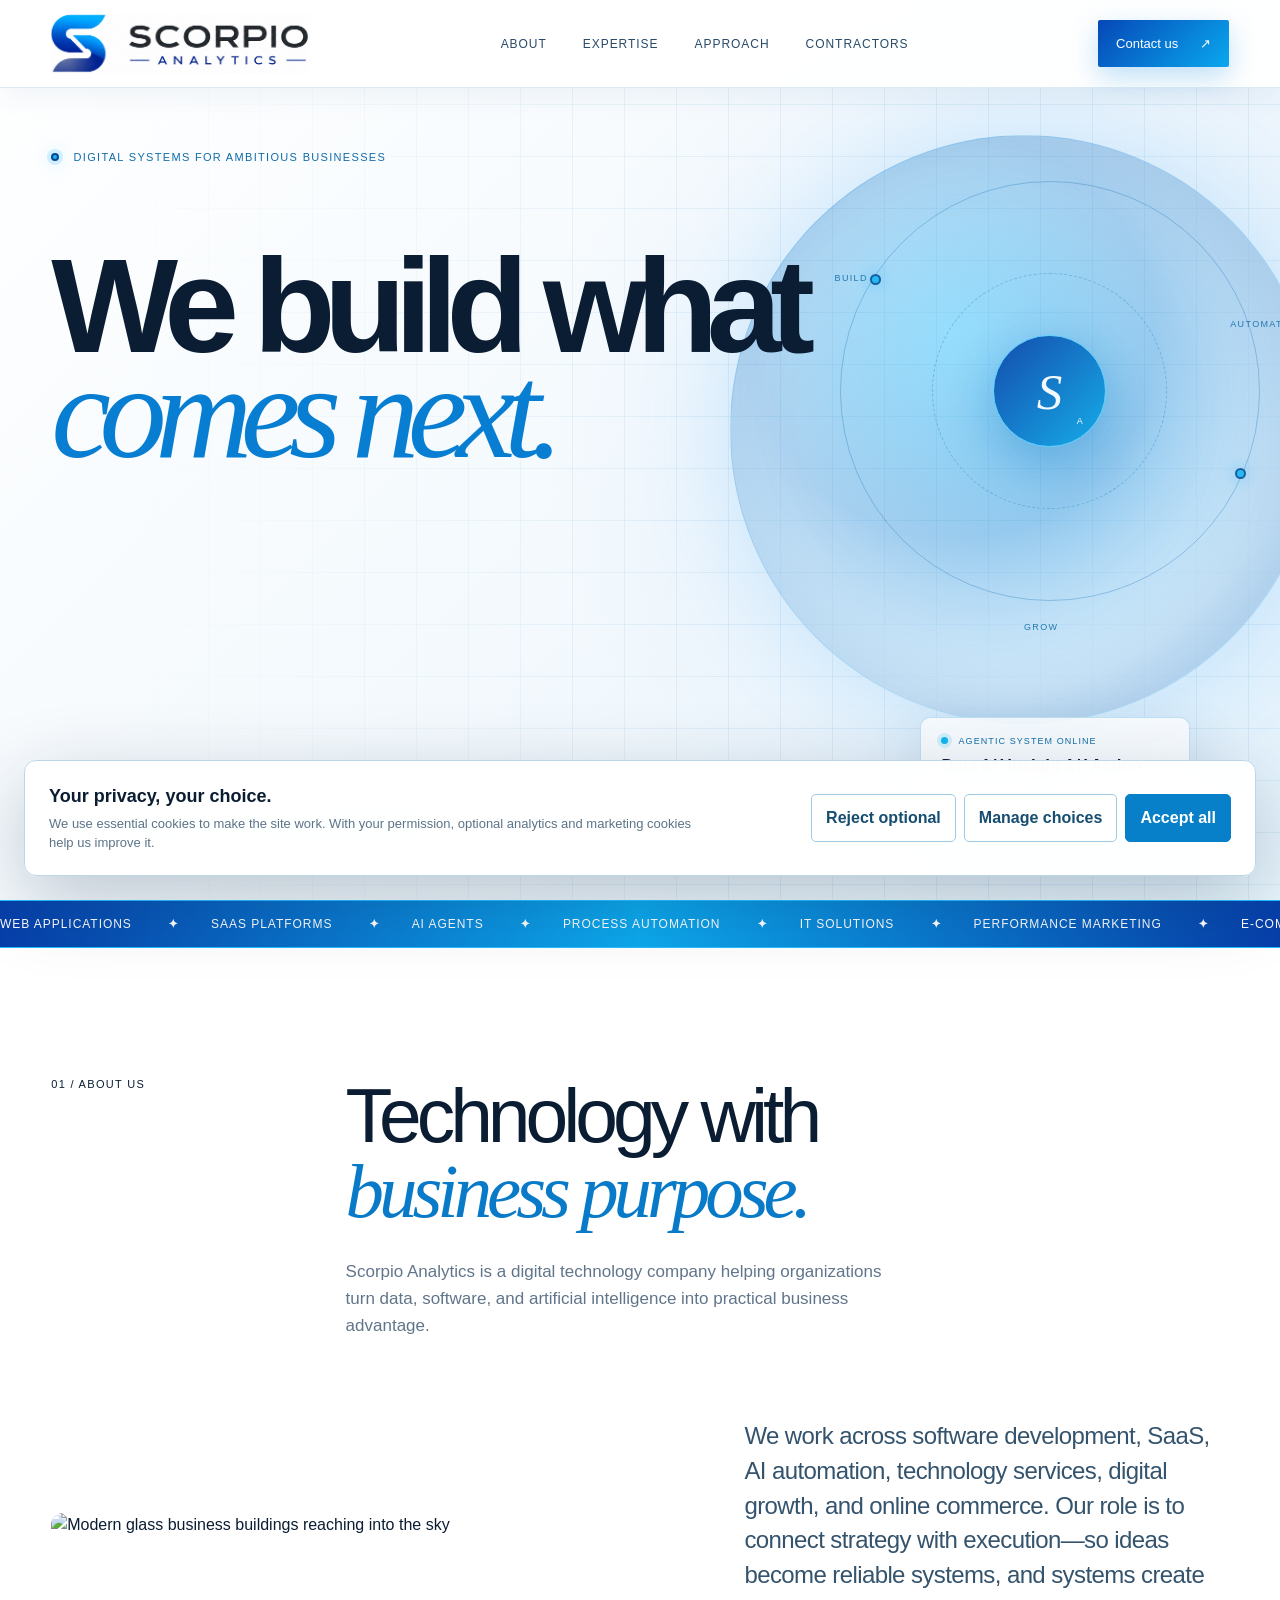
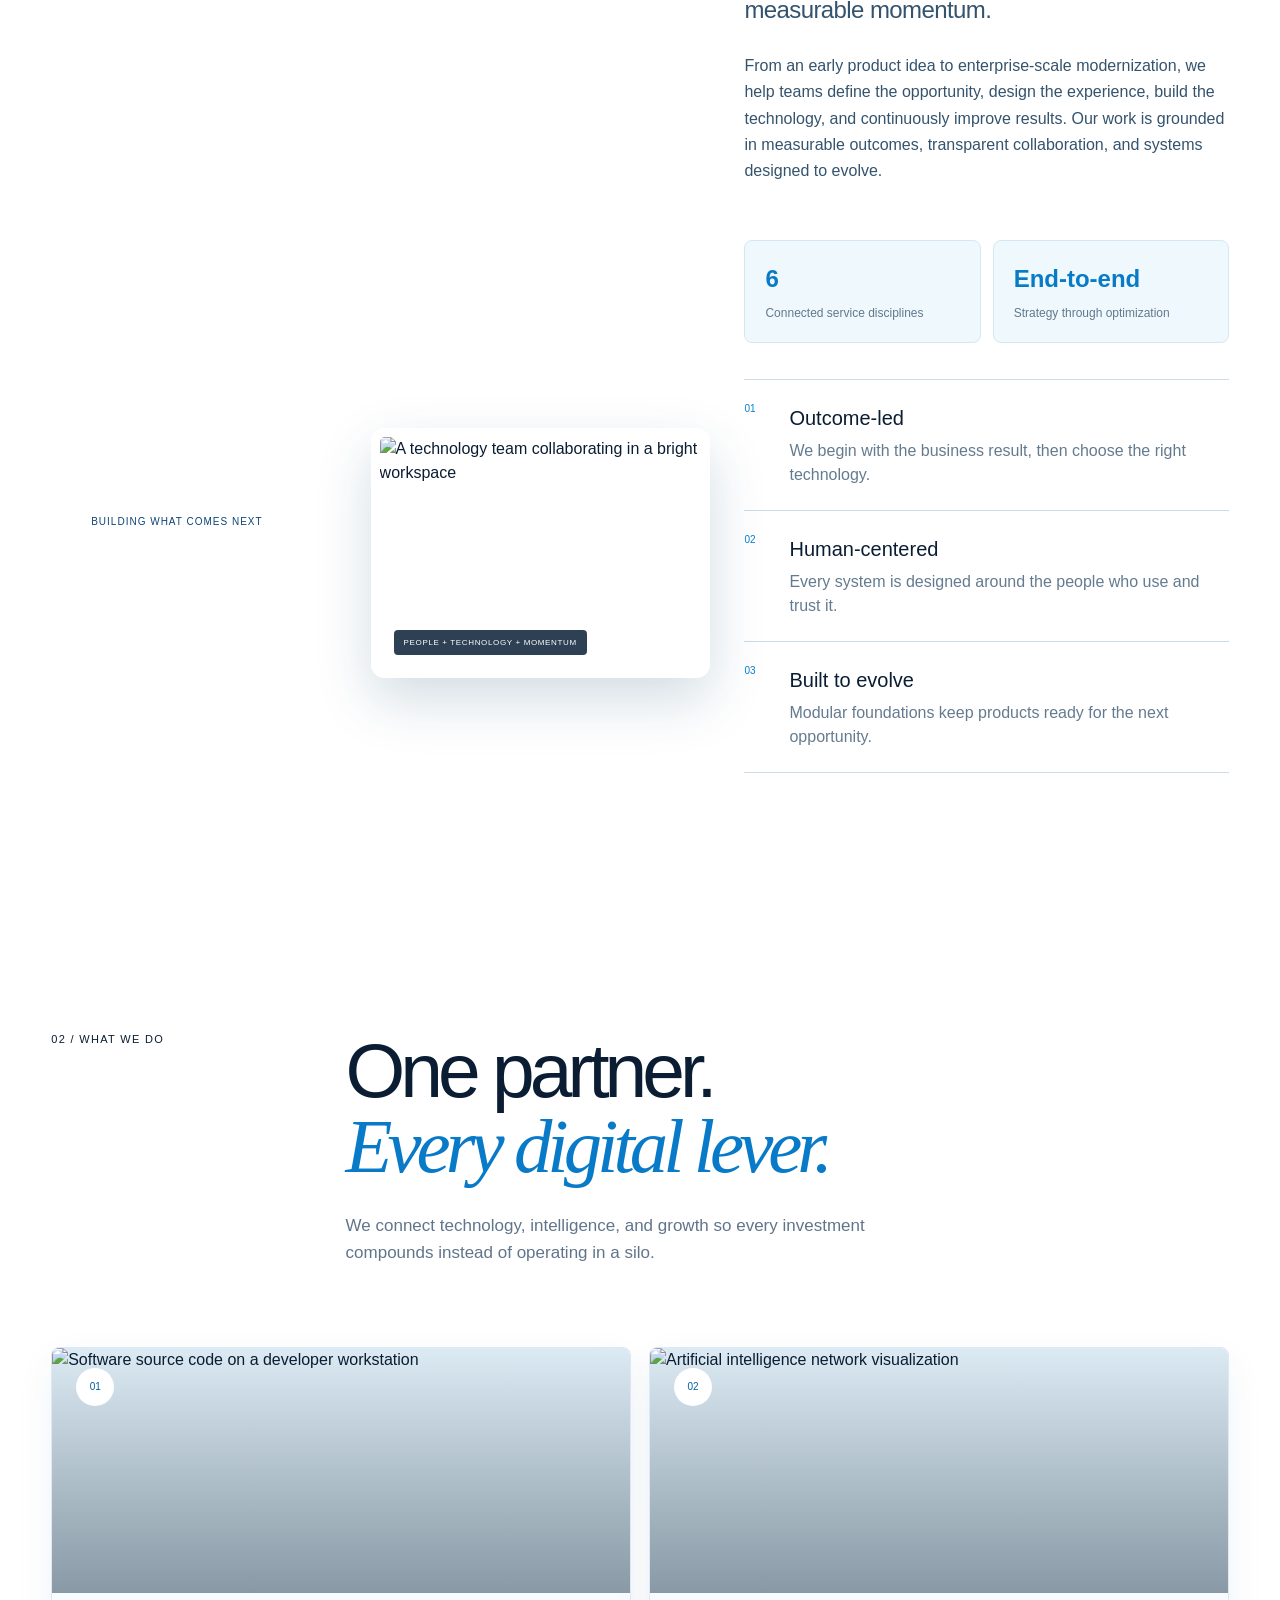
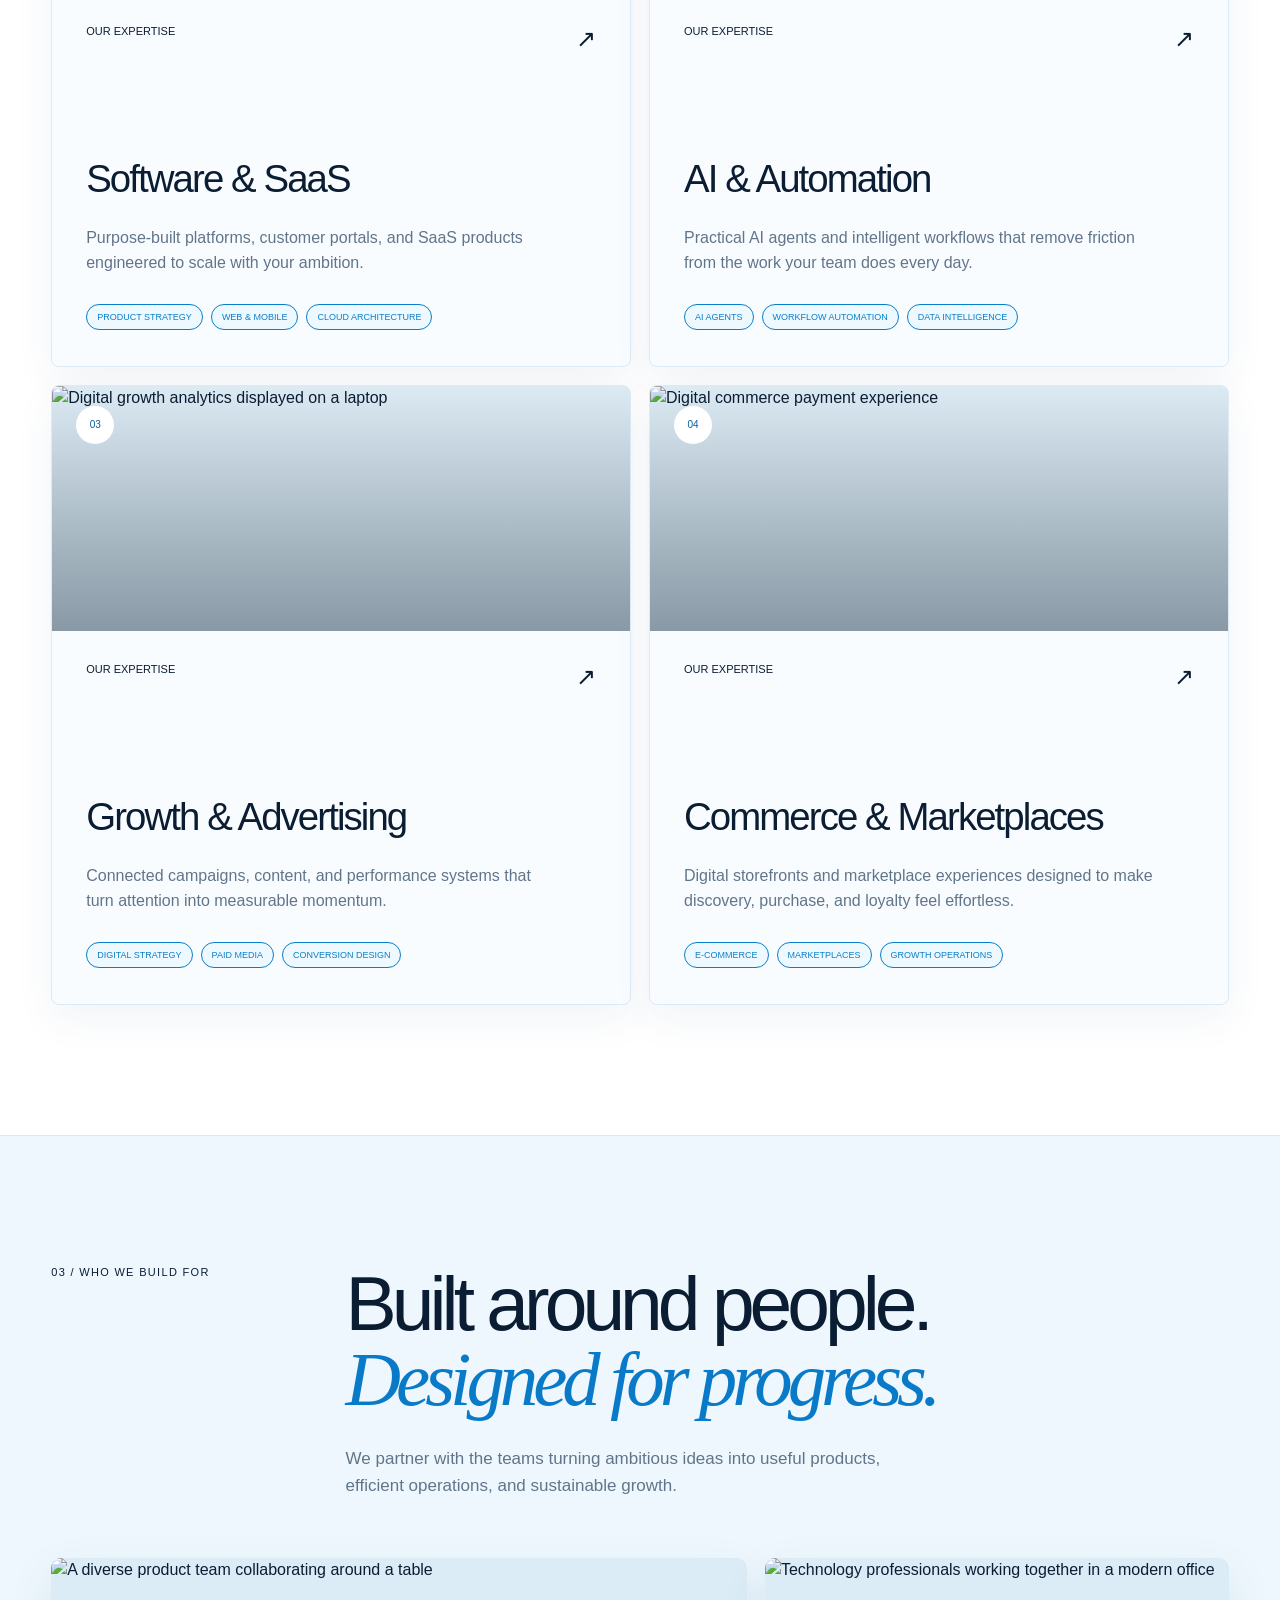
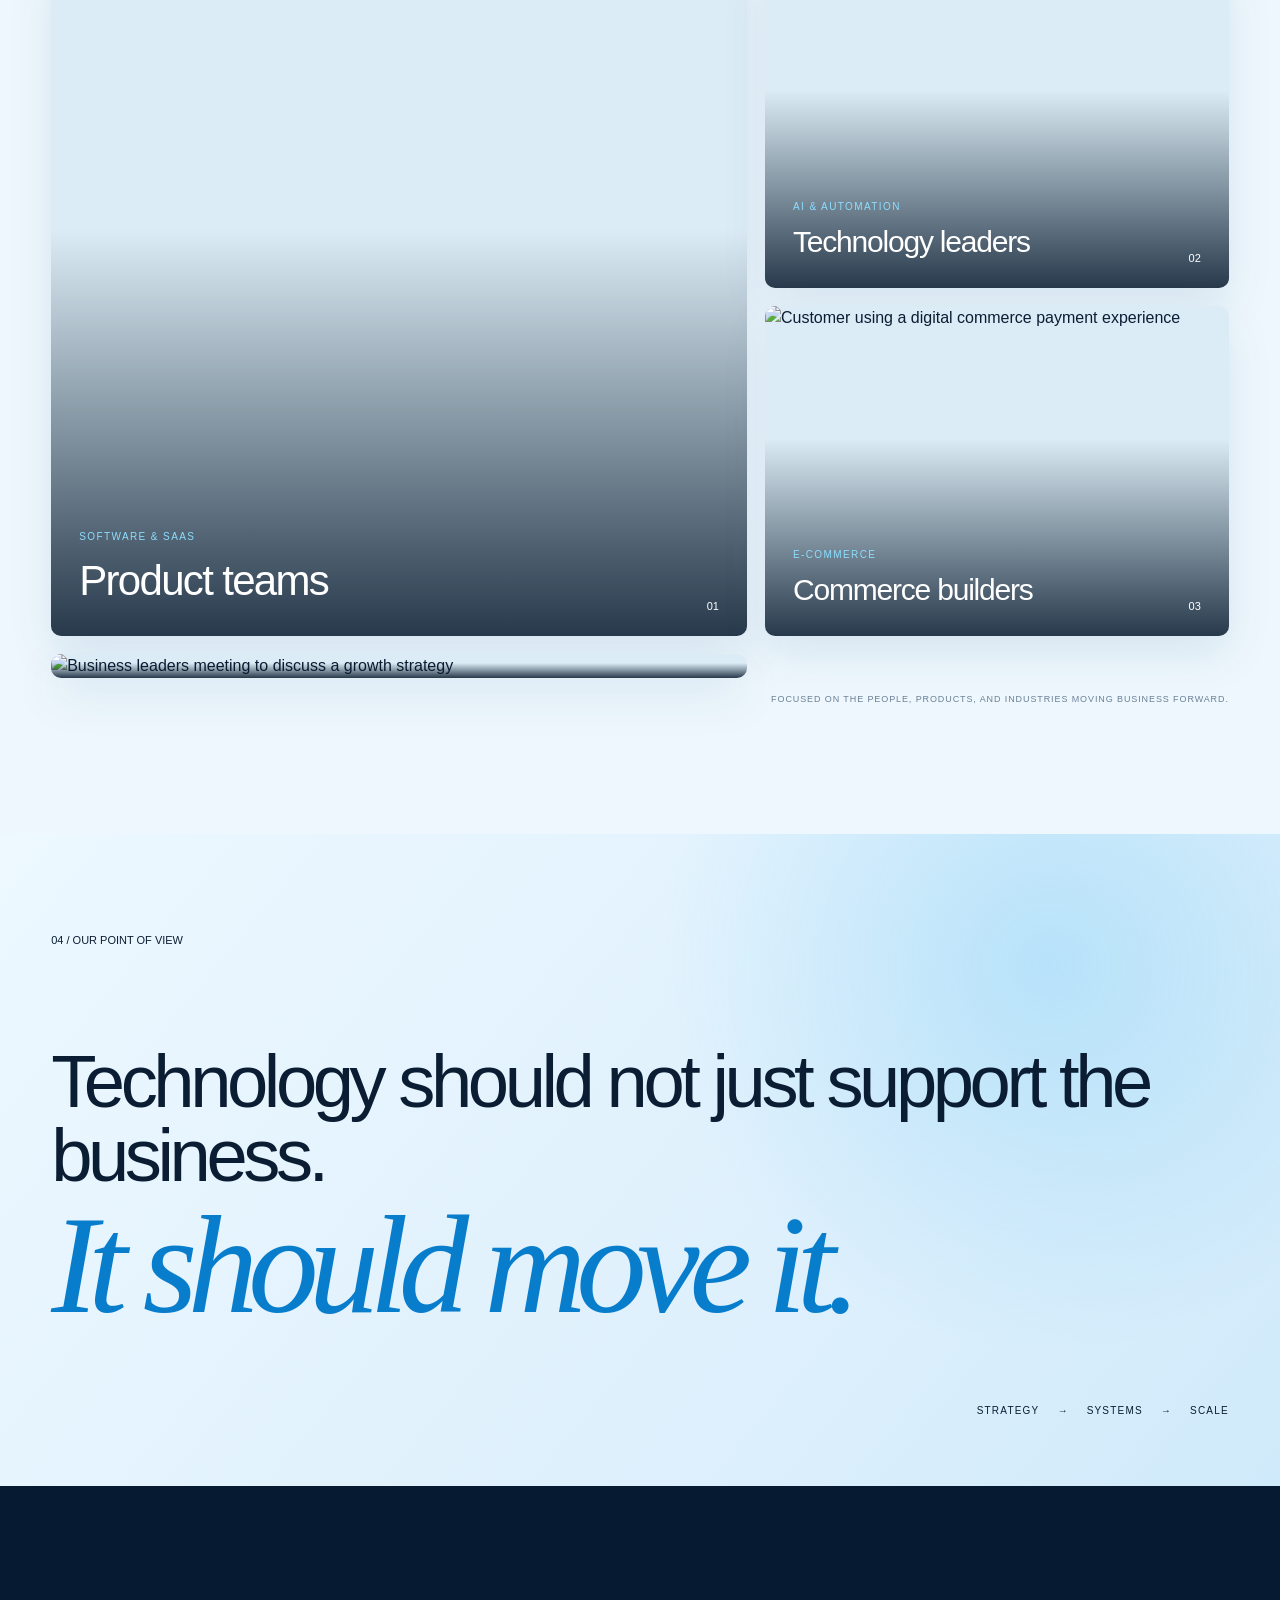
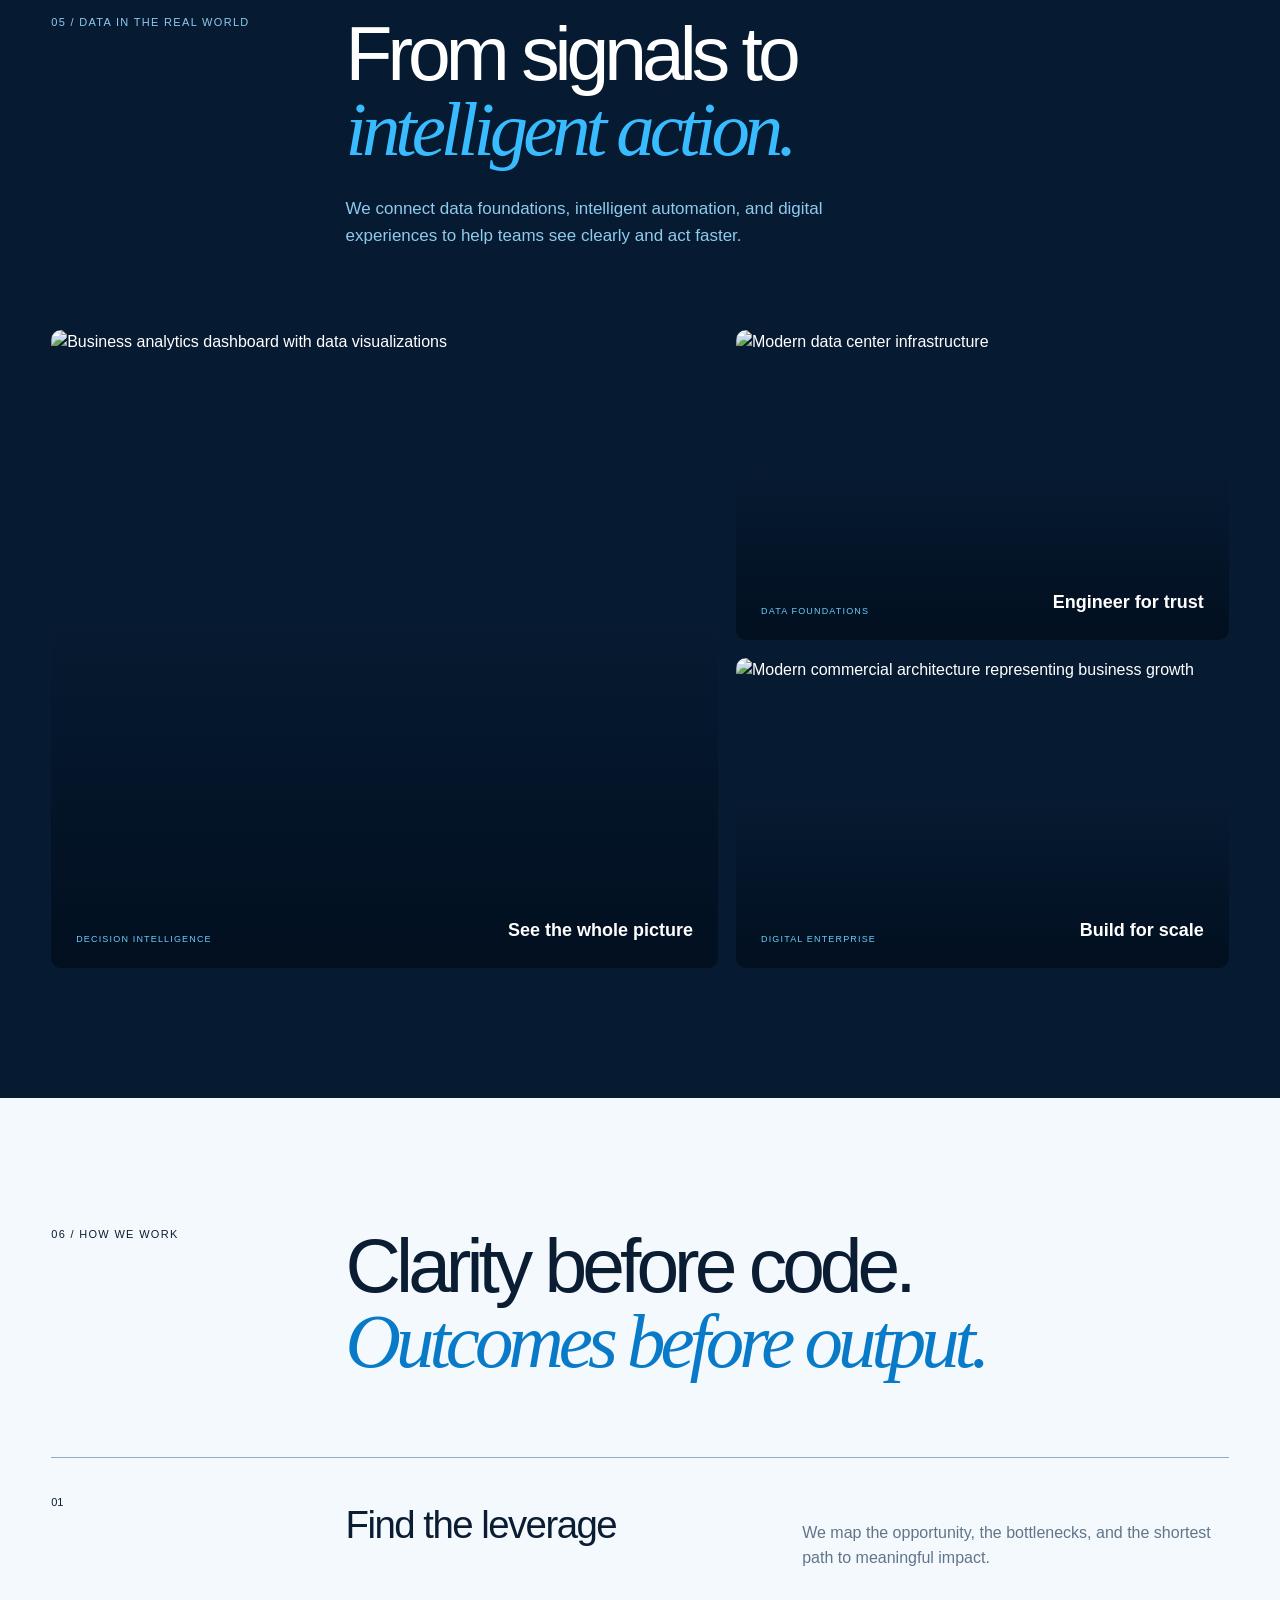
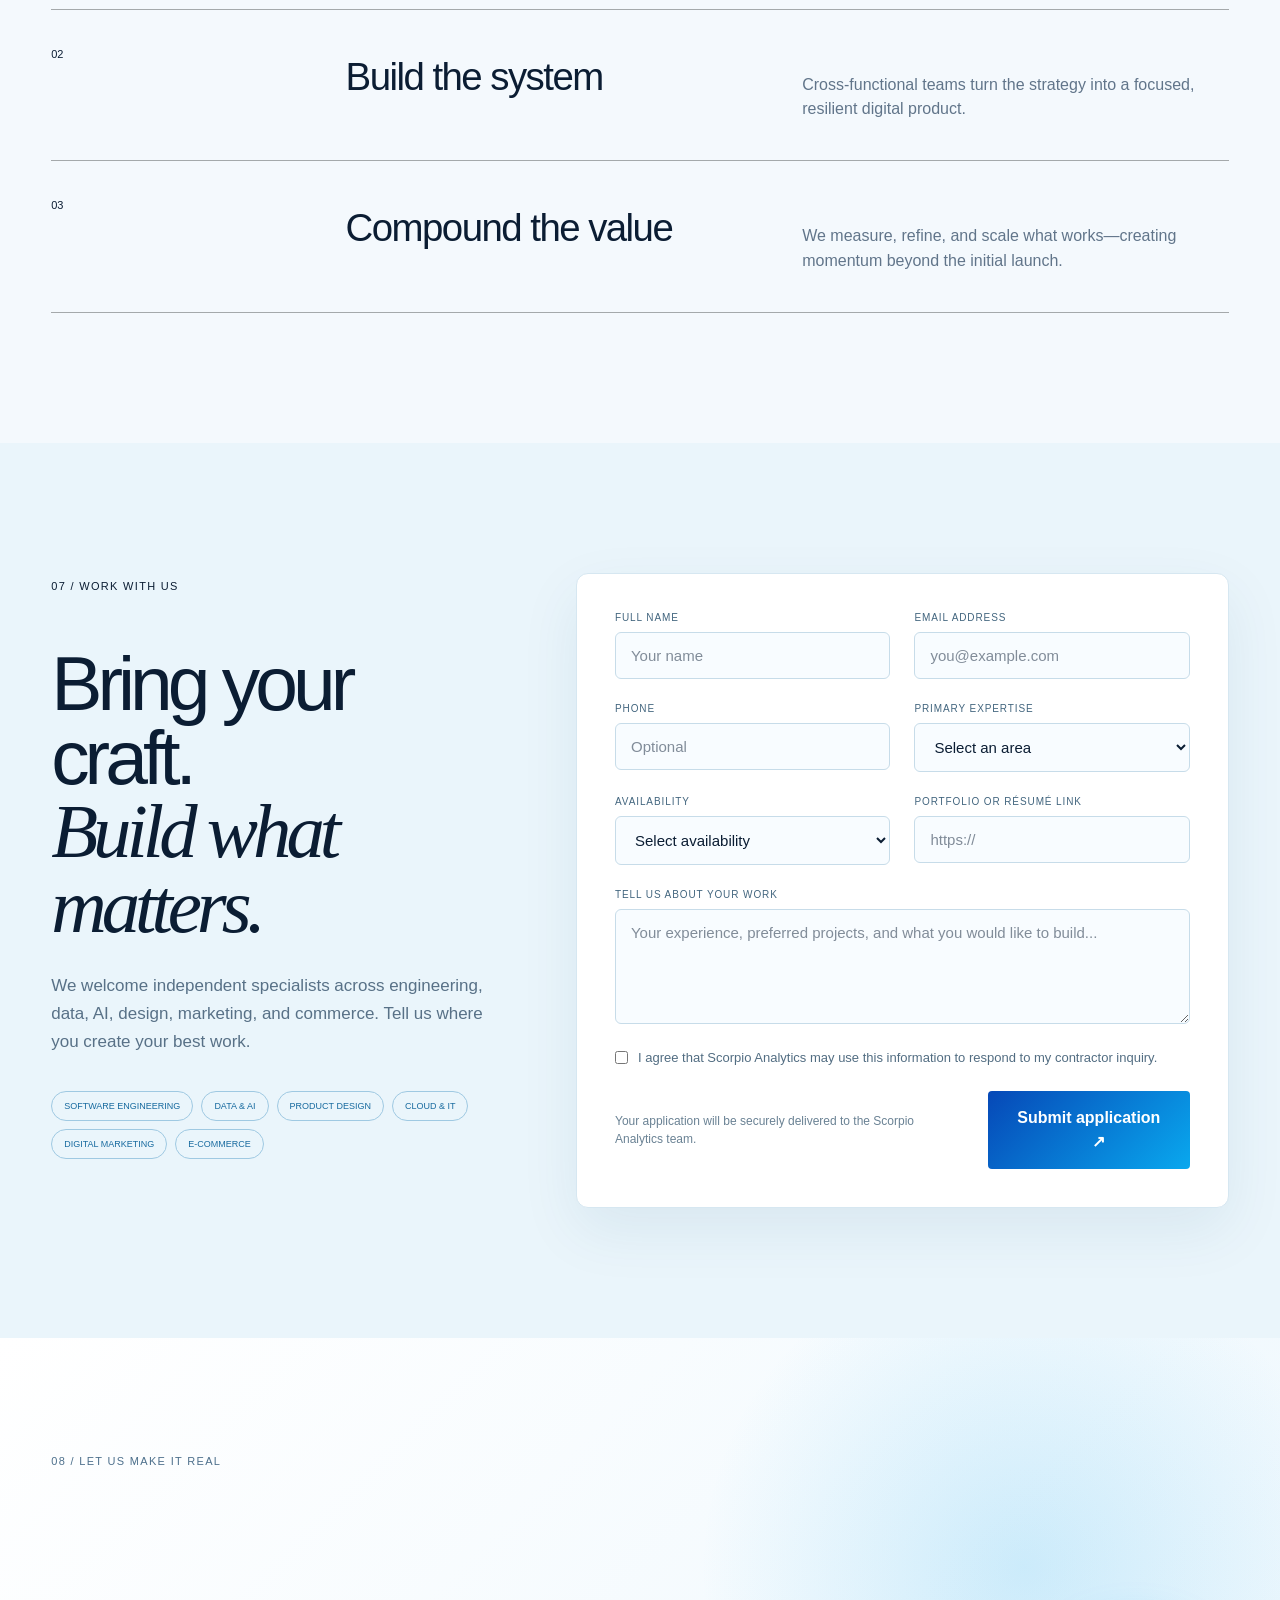
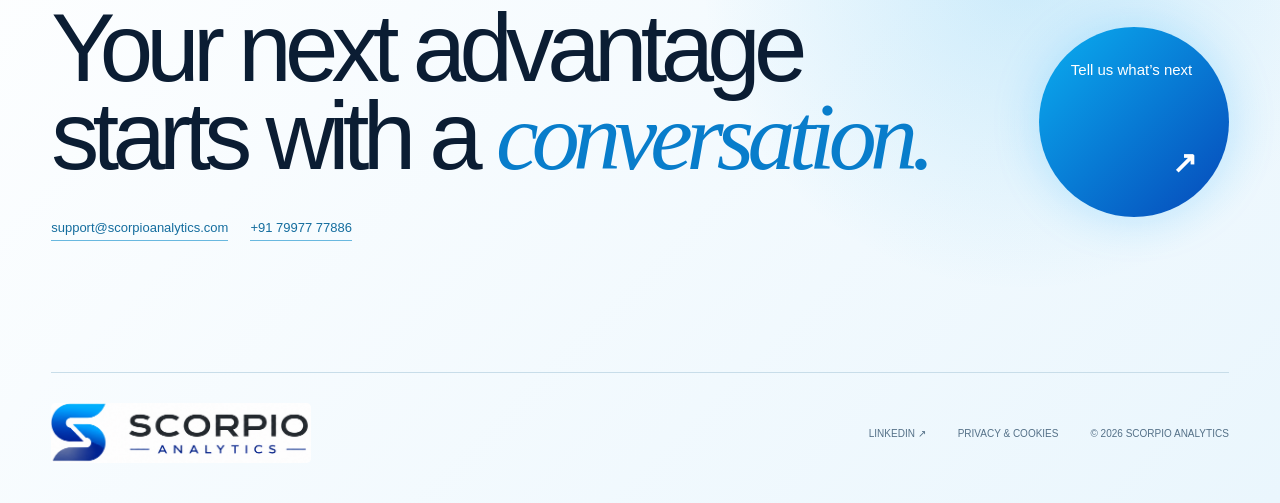
==== commit c1206be2: "Restore hero and complete site QA fixes" ====
--- a/index.html
+++ b/index.html
@@ -1,4 +1,4 @@
-<!DOCTYPE html><html lang="en"><head><meta charSet="utf-8"/><meta name="viewport" content="width=device-width, initial-scale=1"/><link rel="preload" href="/scorpio-logo.png" as="image"/><link rel="preload" href="https://images.unsplash.com/photo-1558494949-ef010cbdcc31?auto=format&amp;fit=crop&amp;w=1400&amp;q=84" as="image"/><link rel="preload" href="https://images.unsplash.com/photo-1486406146926-c627a92ad1ab?auto=format&amp;fit=crop&amp;w=1600&amp;q=84" as="image"/><link rel="preload" href="https://images.unsplash.com/photo-1522071820081-009f0129c71c?auto=format&amp;fit=crop&amp;w=1000&amp;q=82" as="image"/><link rel="preload" href="https://images.unsplash.com/photo-1551288049-bebda4e38f71?auto=format&amp;fit=crop&amp;w=1600&amp;q=84" as="image"/><link rel="preload" href="https://images.unsplash.com/photo-1558494949-ef010cbdcc31?auto=format&amp;fit=crop&amp;w=1200&amp;q=84" as="image"/><link rel="preload" href="https://images.unsplash.com/photo-1518005020951-eccb494ad742?auto=format&amp;fit=crop&amp;w=1200&amp;q=84" as="image"/><link rel="stylesheet" href="/assets/index-Ch79C_kC.css" data-rsc-css-href="/assets/index-Ch79C_kC.css" data-precedence="vite-rsc/importer-resources"/><title>Scorpio Analytics — Build the Advantage Next</title><meta name="description" content="Software, AI automation, digital growth, and commerce solutions for ambitious businesses."/><meta property="og:title" content="Scorpio Analytics — Build the Advantage Next"/><meta property="og:description" content="Software, AI, growth, and commerce—designed as one connected engine."/><meta property="og:type" content="website"/><meta name="twitter:card" content="summary_large_image"/><meta name="twitter:title" content="Scorpio Analytics — Build the Advantage Next"/><meta name="twitter:description" content="Software, AI, growth, and commerce—designed as one connected engine."/><link rel="shortcut icon" href="/scorpio-logo.png"/><link rel="icon" href="/scorpio-logo.png"/><link rel="apple-touch-icon" href="/scorpio-logo.png"/>
+<!DOCTYPE html><html lang="en"><head><meta charSet="utf-8"/><meta name="viewport" content="width=device-width, initial-scale=1"/><link rel="preload" href="/scorpio-logo.png" as="image"/><link rel="preload" href="https://images.unsplash.com/photo-1486406146926-c627a92ad1ab?auto=format&amp;fit=crop&amp;w=1600&amp;q=84" as="image"/><link rel="preload" href="https://images.unsplash.com/photo-1522071820081-009f0129c71c?auto=format&amp;fit=crop&amp;w=1000&amp;q=82" as="image"/><link rel="preload" href="https://images.unsplash.com/photo-1551288049-bebda4e38f71?auto=format&amp;fit=crop&amp;w=1600&amp;q=84" as="image"/><link rel="preload" href="https://images.unsplash.com/photo-1558494949-ef010cbdcc31?auto=format&amp;fit=crop&amp;w=1200&amp;q=84" as="image"/><link rel="preload" href="https://images.unsplash.com/photo-1518005020951-eccb494ad742?auto=format&amp;fit=crop&amp;w=1200&amp;q=84" as="image"/><link rel="stylesheet" href="/assets/index-fb4gfSqN.css" data-rsc-css-href="/assets/index-fb4gfSqN.css" data-precedence="vite-rsc/importer-resources"/><title>Scorpio Analytics - Building What Comes Next</title><meta name="description" content="Software, AI automation, digital growth, and commerce solutions for ambitious businesses."/><meta property="og:title" content="Scorpio Analytics - Building What Comes Next"/><meta property="og:description" content="Software, AI, growth, and commerce solutions built as one connected business engine."/><meta property="og:type" content="website"/><meta name="twitter:card" content="summary_large_image"/><meta name="twitter:title" content="Scorpio Analytics - Building What Comes Next"/><meta name="twitter:description" content="Software, AI, growth, and commerce solutions built as one connected business engine."/><link rel="shortcut icon" href="/scorpio-logo.png"/><link rel="icon" href="/scorpio-logo.png"/><link rel="apple-touch-icon" href="/scorpio-logo.png"/>
 <style data-vinext-fonts>/* cyrillic-ext */
 @font-face {
   font-family: 'Geist';
@@ -108,4 +108,4 @@
 
 .__variable_geist_mono_0u8v0x9 { --font-geist-mono: 'Geist Mono', sans-serif; }
 </style>
-</head><body class="__variable_geist_15243yi __variable_geist_mono_0u8v0x9"><main><nav class="nav"><a class="brand" href="#top" aria-label="Scorpio Analytics home"><span class="logo-crop"><img src="/scorpio-logo.png" alt="Scorpio Analytics"/></span></a><div class="nav-links" aria-label="Primary navigation"><a href="#about">About</a><a href="#services">Expertise</a><a href="#approach">Approach</a><a href="#contractors">Contractors</a></div><a class="nav-cta" href="#contact">Contact us <span>↗</span></a></nav><section class="hero" id="top"><div class="hero-kicker"><span class="pulse"></span> Digital systems for ambitious businesses</div><h1>We build the<br/>advantage <em>next.</em></h1><div class="hero-bottom"><p>Software, AI, growth, and commerce—designed as one connected engine for what your business becomes next.</p><a class="circle-link" href="#services" aria-label="Explore our expertise">↓</a></div><div class="agent-console" aria-label="Live agentic capabilities"><span class="agent-status"><i></i> AGENTIC SYSTEM ONLINE</span><strong data-agent-text="true">Observe → Reason → Act</strong><small>Human-led. AI-accelerated.</small></div><div class="hero-visual" aria-hidden="true"><img src="https://images.unsplash.com/photo-1558494949-ef010cbdcc31?auto=format&amp;fit=crop&amp;w=1400&amp;q=84" alt=""/><div class="visual-shade"></div><div class="visual-label"><span>SCORPIO / INTELLIGENCE LAYER</span><strong>Systems that sense,<br/>decide and act.</strong></div><div class="metric metric-one"><small>CONNECTED SIGNALS</small><b>24/7</b></div><div class="metric metric-two"><small>AUTOMATION STATUS</small><b>ACTIVE</b></div></div></section><section class="signal-strip" aria-label="Capabilities"><div class="signal-track"><span>Web applications<!-- --> <b>✦</b></span><span>SaaS platforms<!-- --> <b>✦</b></span><span>AI agents<!-- --> <b>✦</b></span><span>Process automation<!-- --> <b>✦</b></span><span>IT solutions<!-- --> <b>✦</b></span><span>Performance marketing<!-- --> <b>✦</b></span><span>E-commerce<!-- --> <b>✦</b></span><span>Analytics<!-- --> <b>✦</b></span><span>Web applications<!-- --> <b>✦</b></span><span>SaaS platforms<!-- --> <b>✦</b></span><span>AI agents<!-- --> <b>✦</b></span><span>Process automation<!-- --> <b>✦</b></span><span>IT solutions<!-- --> <b>✦</b></span><span>Performance marketing<!-- --> <b>✦</b></span><span>E-commerce<!-- --> <b>✦</b></span><span>Analytics<!-- --> <b>✦</b></span></div></section><section class="about section" id="about"><div class="section-intro"><span class="eyebrow">01 / About us</span><div><h2>Technology with<br/><i>business purpose.</i></h2><p>Scorpio Analytics is a digital technology company helping organizations turn data, software, and artificial intelligence into practical business advantage.</p></div></div><div class="about-layout"><div class="about-visuals"><div class="about-image reveal"><img src="https://images.unsplash.com/photo-1486406146926-c627a92ad1ab?auto=format&amp;fit=crop&amp;w=1600&amp;q=84" alt="Modern glass business buildings reaching into the sky"/><div class="image-chip">Building what comes next</div></div><div class="about-secondary reveal"><img src="https://images.unsplash.com/photo-1522071820081-009f0129c71c?auto=format&amp;fit=crop&amp;w=1000&amp;q=82" alt="A technology team collaborating in a bright workspace"/><span>People + technology + momentum</span></div></div><div class="about-copy"><p>We work across software development, SaaS, AI automation, technology services, digital growth, and online commerce. Our role is to connect strategy with execution—so ideas become reliable systems, and systems create measurable momentum.</p><p class="about-detail">From an early product idea to enterprise-scale modernization, we help teams define the opportunity, design the experience, build the technology, and continuously improve results. Our work is grounded in measurable outcomes, transparent collaboration, and systems designed to evolve.</p><div class="about-stats"><div><b>6</b><span>Connected service disciplines</span></div><div><b>End-to-end</b><span>Strategy through optimization</span></div></div><div class="about-principles"><article><b>01</b><h3>Outcome-led</h3><p>We begin with the business result, then choose the right technology.</p></article><article><b>02</b><h3>Human-centered</h3><p>Every system is designed around the people who use and trust it.</p></article><article><b>03</b><h3>Built to evolve</h3><p>Modular foundations keep products ready for the next opportunity.</p></article></div></div></div></section>    <section class="services section" id="services"><div class="section-intro"><span class="eyebrow">02 / What we do</span><div><h2>One partner.<br/><i>Every digital lever.</i></h2><p>We connect technology, intelligence, and growth so every investment compounds instead of operating in a silo.</p></div></div><div class="service-grid"><a class="service-card" href="#contact" aria-label="Discuss Software &amp; SaaS with Scorpio Analytics"><div class="service-image"><img src="https://images.unsplash.com/photo-1555066931-4365d14bab8c?auto=format&amp;fit=crop&amp;w=1000&amp;q=82" alt="Software source code on a developer workstation" loading="lazy"/><span>01</span></div><div class="service-body"><div class="card-top"><span>OUR EXPERTISE</span><span class="card-arrow">↗</span></div><h3>Software &amp; SaaS</h3><p>Purpose-built platforms, customer portals, and SaaS products engineered to scale with your ambition.</p><div class="tags"><span>Product strategy</span><span>Web &amp; mobile</span><span>Cloud architecture</span></div></div></a><a class="service-card" href="#contact" aria-label="Discuss AI &amp; Automation with Scorpio Analytics"><div class="service-image"><img src="https://images.unsplash.com/photo-1677442136019-21780ecad995?auto=format&amp;fit=crop&amp;w=1000&amp;q=82" alt="Artificial intelligence network visualization" loading="lazy"/><span>02</span></div><div class="service-body"><div class="card-top"><span>OUR EXPERTISE</span><span class="card-arrow">↗</span></div><h3>AI &amp; Automation</h3><p>Practical AI agents and intelligent workflows that remove friction from the work your team does every day.</p><div class="tags"><span>AI agents</span><span>Workflow automation</span><span>Data intelligence</span></div></div></a><a class="service-card" href="#contact" aria-label="Discuss Growth &amp; Advertising with Scorpio Analytics"><div class="service-image"><img src="https://images.unsplash.com/photo-1460925895917-afdab827c52f?auto=format&amp;fit=crop&amp;w=1000&amp;q=82" alt="Digital growth analytics displayed on a laptop" loading="lazy"/><span>03</span></div><div class="service-body"><div class="card-top"><span>OUR EXPERTISE</span><span class="card-arrow">↗</span></div><h3>Growth &amp; Advertising</h3><p>Connected campaigns, content, and performance systems that turn attention into measurable momentum.</p><div class="tags"><span>Digital strategy</span><span>Paid media</span><span>Conversion design</span></div></div></a><a class="service-card" href="#contact" aria-label="Discuss Commerce &amp; Marketplaces with Scorpio Analytics"><div class="service-image"><img src="https://images.unsplash.com/photo-1556742049-0cfed4f6a45d?auto=format&amp;fit=crop&amp;w=1000&amp;q=82" alt="Digital commerce payment experience" loading="lazy"/><span>04</span></div><div class="service-body"><div class="card-top"><span>OUR EXPERTISE</span><span class="card-arrow">↗</span></div><h3>Commerce &amp; Marketplaces</h3><p>Digital storefronts and marketplace experiences designed to make discovery, purchase, and loyalty feel effortless.</p><div class="tags"><span>E-commerce</span><span>Marketplaces</span><span>Growth operations</span></div></div></a></div></section><section class="client-gallery section" id="clients"><div class="section-intro gallery-intro"><span class="eyebrow">02 / Who we build for</span><div><h2>Built around people.<br/><i>Designed for progress.</i></h2><p>We partner with the teams turning ambitious ideas into useful products, efficient operations, and sustainable growth.</p></div></div><div class="client-grid"><a class="client-image card-1" href="#contact" aria-label="Discuss solutions for Product teams"><img src="https://images.unsplash.com/photo-1521737711867-e3b97375f902?auto=format&amp;fit=crop&amp;w=1200&amp;q=82" alt="A diverse product team collaborating around a table" loading="lazy"/><div class="client-caption"><span>Software &amp; SaaS</span><h3>Product teams</h3><b>0<!-- -->1</b></div></a><a class="client-image card-2" href="#contact" aria-label="Discuss solutions for Technology leaders"><img src="https://images.unsplash.com/photo-1551434678-e076c223a692?auto=format&amp;fit=crop&amp;w=1200&amp;q=82" alt="Technology professionals working together in a modern office" loading="lazy"/><div class="client-caption"><span>AI &amp; Automation</span><h3>Technology leaders</h3><b>0<!-- -->2</b></div></a><a class="client-image card-3" href="#contact" aria-label="Discuss solutions for Commerce builders"><img src="https://images.unsplash.com/photo-1556742049-0cfed4f6a45d?auto=format&amp;fit=crop&amp;w=1200&amp;q=82" alt="Customer using a digital commerce payment experience" loading="lazy"/><div class="client-caption"><span>E-commerce</span><h3>Commerce builders</h3><b>0<!-- -->3</b></div></a><a class="client-image card-4" href="#contact" aria-label="Discuss solutions for Growth partners"><img src="https://images.unsplash.com/photo-1556761175-b413da4baf72?auto=format&amp;fit=crop&amp;w=1200&amp;q=82" alt="Business leaders meeting to discuss a growth strategy" loading="lazy"/><div class="client-caption"><span>Digital growth</span><h3>Growth partners</h3><b>0<!-- -->4</b></div></a></div><p class="image-note">Representative imagery of the teams and industries we serve.</p></section><section class="manifesto"><div class="manifesto-number">02 / OUR POINT OF VIEW</div><p>Technology should not just support the business.</p><h2>It should move it.</h2><div class="manifesto-note"><span>STRATEGY</span><i>→</i><span>SYSTEMS</span><i>→</i><span>SCALE</span></div></section><section class="data-world section"><div class="section-intro"><span class="eyebrow">04 / Data in the real world</span><div><h2>From signals to<br/><i>intelligent action.</i></h2><p>We connect data foundations, intelligent automation, and digital experiences to help teams see clearly and act faster.</p></div></div><div class="data-mosaic"><figure class="data-shot data-wide reveal"><img src="https://images.unsplash.com/photo-1551288049-bebda4e38f71?auto=format&amp;fit=crop&amp;w=1600&amp;q=84" alt="Business analytics dashboard with data visualizations"/><figcaption><span>Decision intelligence</span><b>See the whole picture</b></figcaption></figure><figure class="data-shot reveal"><img src="https://images.unsplash.com/photo-1558494949-ef010cbdcc31?auto=format&amp;fit=crop&amp;w=1200&amp;q=84" alt="Modern data center infrastructure"/><figcaption><span>Data foundations</span><b>Engineer for trust</b></figcaption></figure><figure class="data-shot reveal"><img src="https://images.unsplash.com/photo-1518005020951-eccb494ad742?auto=format&amp;fit=crop&amp;w=1200&amp;q=84" alt="Modern commercial architecture representing business growth"/><figcaption><span>Digital enterprise</span><b>Build for scale</b></figcaption></figure></div></section>    <section class="approach section" id="approach"><div class="section-intro approach-intro"><span class="eyebrow">03 / How we work</span><div><h2>Clarity before code.<br/><i>Outcomes before output.</i></h2></div></div><div class="steps"><article><span>01</span><div><h3>Find the leverage</h3><p>We map the opportunity, the bottlenecks, and the shortest path to meaningful impact.</p></div></article><article><span>02</span><div><h3>Build the system</h3><p>Cross-functional teams turn the strategy into a focused, resilient digital product.</p></div></article><article><span>03</span><div><h3>Compound the value</h3><p>We measure, refine, and scale what works—creating momentum beyond the initial launch.</p></div></article></div></section><section class="contractors section" id="contractors"><div class="contractor-intro"><span class="eyebrow">06 / Work with us</span><h2>Bring your craft.<br/><i>Build what matters.</i></h2><p>We welcome independent specialists across engineering, data, AI, design, marketing, and commerce. Tell us where you create your best work.</p><div class="talent-tags"><span>Software engineering</span><span>Data &amp; AI</span><span>Product design</span><span>Cloud &amp; IT</span><span>Digital marketing</span><span>E-commerce</span></div></div><form class="contractor-form" id="contractor-form" action="https://formsubmit.co/support@scorpioanalytics.com" method="POST"><input type="hidden" name="_subject" value="New contractor application - Scorpio Analytics"/><input type="hidden" name="_template" value="table"/><input type="hidden" name="_next" value="https://scorpioanalytics.com/?submitted=contractor#contractors"/><input type="text" class="honey-field" tabindex="-1" autoComplete="off" name="_honey"/><div class="field"><label for="contractor-name">Full name</label><input id="contractor-name" type="text" autoComplete="name" required="" placeholder="Your name" name="name"/></div><div class="field"><label for="contractor-email">Email address</label><input id="contractor-email" type="email" autoComplete="email" required="" placeholder="you@example.com" name="email"/></div><div class="field"><label for="contractor-phone">Phone</label><input id="contractor-phone" type="tel" autoComplete="tel" placeholder="Optional" name="phone"/></div><div class="field"><label for="contractor-skill">Primary expertise</label><select id="contractor-skill" name="expertise" required=""><option value="" disabled="" selected="">Select an area</option><option>Software engineering</option><option>Data &amp; AI</option><option>Product design</option><option>Cloud &amp; IT</option><option>Digital marketing</option><option>E-commerce</option><option>Other</option></select></div><div class="field"><label for="contractor-availability">Availability</label><select id="contractor-availability" name="availability" required=""><option value="" disabled="" selected="">Select availability</option><option>Immediately</option><option>Within 2 weeks</option><option>Within 1 month</option><option>Future opportunities</option></select></div><div class="field"><label for="contractor-portfolio">Portfolio or résumé link</label><input id="contractor-portfolio" type="url" placeholder="https://" name="portfolio"/></div><div class="field field-wide"><label for="contractor-message">Tell us about your work</label><textarea id="contractor-message" name="message" rows="5" required="" placeholder="Your experience, preferred projects, and what you would like to build..."></textarea></div><label class="consent field-wide"><input type="checkbox" required="" name="consent"/><span>I agree that Scorpio Analytics may use this information to respond to my contractor inquiry.</span></label><div class="form-footer field-wide"><p>Your application will be securely delivered to the Scorpio Analytics team.</p><button type="submit">Submit application <span>↗</span></button></div></form></section>    <section class="contact" id="contact"><span class="eyebrow light">04 / Let’s make it real</span><div class="contact-content"><div><h2>Your next advantage<br/>starts with a <i>conversation.</i></h2><div class="contact-details"><a href="mailto:support@scorpioanalytics.com">support@scorpioanalytics.com</a><a href="tel:+917997777886">+91 79977 77886</a></div></div><a class="contact-button" href="mailto:support@scorpioanalytics.com"><span>Tell us what’s next</span><b>↗</b></a></div><footer><a class="brand footer-brand" href="#top"><span class="logo-crop footer-logo"><img src="/scorpio-logo.png" alt="Scorpio Analytics"/></span></a><div class="footer-meta"><a href="https://www.linkedin.com/company/142884752/" target="_blank" rel="noreferrer">LinkedIn ↗</a><button type="button" class="privacy-link" data-open-privacy="true">Privacy &amp; cookies</button><span>© <!-- -->2026<!-- --> Scorpio Analytics</span></div></footer></section><div class="cookie-banner" id="cookie-banner" role="dialog" aria-label="Cookie preferences" hidden=""><div><strong>Your privacy, your choice.</strong><p>We use essential cookies to make the site work. With your permission, optional analytics and marketing cookies help us improve it.</p></div><div class="cookie-actions"><button type="button" data-cookie="reject">Reject optional</button><button type="button" data-cookie="manage">Manage choices</button><button type="button" class="primary" data-cookie="accept">Accept all</button></div></div><div class="privacy-modal" id="cookie-settings" role="dialog" aria-modal="true" aria-labelledby="cookie-title" hidden=""><div class="modal-card"><button class="modal-close" type="button" data-modal-close="true" aria-label="Close">×</button><span class="eyebrow">Privacy controls</span><h2 id="cookie-title">Cookie preferences</h2><p>Choose which optional cookies Scorpio Analytics may use on this device.</p><label class="preference-row"><span><b>Essential</b><small>Required for security and saved preferences.</small></span><input type="checkbox" disabled="" checked=""/></label><label class="preference-row"><span><b>Analytics</b><small>Helps us understand how the website is used.</small></span><input id="cookie-analytics" type="checkbox"/></label><label class="preference-row"><span><b>Marketing</b><small>Supports relevant campaign measurement.</small></span><input id="cookie-marketing" type="checkbox"/></label><button class="save-preferences" type="button" data-cookie="save">Save preferences</button></div></div><div class="privacy-modal" id="privacy-notice" role="dialog" aria-modal="true" aria-labelledby="privacy-title" hidden=""><div class="modal-card privacy-copy"><button class="modal-close" type="button" data-modal-close="true" aria-label="Close">×</button><span class="eyebrow">Privacy notice</span><h2 id="privacy-title">How we handle information</h2><p>Scorpio Analytics collects only the information you choose to provide through contact and contractor inquiries. It is used to respond to your request, evaluate potential working relationships, and operate this website.</p><p>We do not sell personal information. Contractor form details are prepared in your email application and are not stored by this website. Optional cookie choices are stored locally on your device.</p><p>This notice is a general placeholder and should be reviewed when the company email, analytics tools, and formal privacy contacts are finalized.</p></div></div>  </main><script src="/site.js" defer></script></body></html>+</head><body class="__variable_geist_15243yi __variable_geist_mono_0u8v0x9"><main><nav class="nav"><a class="brand" href="#top" aria-label="Scorpio Analytics home"><span class="logo-crop"><img src="/scorpio-logo.png" alt="Scorpio Analytics"/></span></a><div class="nav-links" aria-label="Primary navigation"><a href="#about">About</a><a href="#services">Expertise</a><a href="#approach">Approach</a><a href="#contractors">Contractors</a></div><a class="nav-cta" href="#contact">Contact us <span>↗</span></a></nav><section class="hero" id="top"><div class="hero-kicker"><span class="pulse"></span> Digital systems for ambitious businesses</div><h1>We build what<br/><em>comes next.</em></h1><div class="hero-bottom"><p>Software, AI, growth, and commerce—designed as one connected engine for what your business becomes next.</p><a class="circle-link" href="#services" aria-label="Explore our expertise">↓</a></div><div class="agent-console" aria-label="Live agentic capabilities"><span class="agent-status"><i></i> AGENTIC SYSTEM ONLINE</span><strong data-agent-text="true">Observe → Reason → Act</strong><small>Human-led. AI-accelerated.</small></div><div class="orbit" aria-hidden="true"><div class="orbit-ring ring-one"></div><div class="orbit-ring ring-two"></div><div class="orbit-core">S<span>A</span></div><span class="orbit-label label-one">BUILD</span><span class="orbit-label label-two">AUTOMATE</span><span class="orbit-label label-three">GROW</span></div></section><section class="signal-strip" aria-label="Capabilities"><div class="signal-track"><span>Web applications<!-- --> <b>✦</b></span><span>SaaS platforms<!-- --> <b>✦</b></span><span>AI agents<!-- --> <b>✦</b></span><span>Process automation<!-- --> <b>✦</b></span><span>IT solutions<!-- --> <b>✦</b></span><span>Performance marketing<!-- --> <b>✦</b></span><span>E-commerce<!-- --> <b>✦</b></span><span>Analytics<!-- --> <b>✦</b></span><span>Web applications<!-- --> <b>✦</b></span><span>SaaS platforms<!-- --> <b>✦</b></span><span>AI agents<!-- --> <b>✦</b></span><span>Process automation<!-- --> <b>✦</b></span><span>IT solutions<!-- --> <b>✦</b></span><span>Performance marketing<!-- --> <b>✦</b></span><span>E-commerce<!-- --> <b>✦</b></span><span>Analytics<!-- --> <b>✦</b></span></div></section><section class="about section" id="about"><div class="section-intro"><span class="eyebrow">01 / About us</span><div><h2>Technology with<br/><i>business purpose.</i></h2><p>Scorpio Analytics is a digital technology company helping organizations turn data, software, and artificial intelligence into practical business advantage.</p></div></div><div class="about-layout"><div class="about-visuals"><div class="about-image reveal"><img src="https://images.unsplash.com/photo-1486406146926-c627a92ad1ab?auto=format&amp;fit=crop&amp;w=1600&amp;q=84" alt="Modern glass business buildings reaching into the sky"/><div class="image-chip">Building what comes next</div></div><div class="about-secondary reveal"><img src="https://images.unsplash.com/photo-1522071820081-009f0129c71c?auto=format&amp;fit=crop&amp;w=1000&amp;q=82" alt="A technology team collaborating in a bright workspace"/><span>People + technology + momentum</span></div></div><div class="about-copy"><p>We work across software development, SaaS, AI automation, technology services, digital growth, and online commerce. Our role is to connect strategy with execution—so ideas become reliable systems, and systems create measurable momentum.</p><p class="about-detail">From an early product idea to enterprise-scale modernization, we help teams define the opportunity, design the experience, build the technology, and continuously improve results. Our work is grounded in measurable outcomes, transparent collaboration, and systems designed to evolve.</p><div class="about-stats"><div><b>6</b><span>Connected service disciplines</span></div><div><b>End-to-end</b><span>Strategy through optimization</span></div></div><div class="about-principles"><article><b>01</b><h3>Outcome-led</h3><p>We begin with the business result, then choose the right technology.</p></article><article><b>02</b><h3>Human-centered</h3><p>Every system is designed around the people who use and trust it.</p></article><article><b>03</b><h3>Built to evolve</h3><p>Modular foundations keep products ready for the next opportunity.</p></article></div></div></div></section>    <section class="services section" id="services"><div class="section-intro"><span class="eyebrow">02 / What we do</span><div><h2>One partner.<br/><i>Every digital lever.</i></h2><p>We connect technology, intelligence, and growth so every investment compounds instead of operating in a silo.</p></div></div><div class="service-grid"><a class="service-card" href="mailto:support@scorpioanalytics.com?subject=Scorpio%20Analytics%20enquiry%20-%20Software%20%26%20SaaS" aria-label="Email Scorpio Analytics about Software &amp; SaaS"><div class="service-image"><img src="https://images.unsplash.com/photo-1555066931-4365d14bab8c?auto=format&amp;fit=crop&amp;w=1000&amp;q=82" alt="Software source code on a developer workstation" loading="lazy"/><span>01</span></div><div class="service-body"><div class="card-top"><span>OUR EXPERTISE</span><span class="card-arrow">↗</span></div><h3>Software &amp; SaaS</h3><p>Purpose-built platforms, customer portals, and SaaS products engineered to scale with your ambition.</p><div class="tags"><span>Product strategy</span><span>Web &amp; mobile</span><span>Cloud architecture</span></div></div></a><a class="service-card" href="mailto:support@scorpioanalytics.com?subject=Scorpio%20Analytics%20enquiry%20-%20AI%20%26%20Automation" aria-label="Email Scorpio Analytics about AI &amp; Automation"><div class="service-image"><img src="https://images.unsplash.com/photo-1677442136019-21780ecad995?auto=format&amp;fit=crop&amp;w=1000&amp;q=82" alt="Artificial intelligence network visualization" loading="lazy"/><span>02</span></div><div class="service-body"><div class="card-top"><span>OUR EXPERTISE</span><span class="card-arrow">↗</span></div><h3>AI &amp; Automation</h3><p>Practical AI agents and intelligent workflows that remove friction from the work your team does every day.</p><div class="tags"><span>AI agents</span><span>Workflow automation</span><span>Data intelligence</span></div></div></a><a class="service-card" href="mailto:support@scorpioanalytics.com?subject=Scorpio%20Analytics%20enquiry%20-%20Growth%20%26%20Advertising" aria-label="Email Scorpio Analytics about Growth &amp; Advertising"><div class="service-image"><img src="https://images.unsplash.com/photo-1460925895917-afdab827c52f?auto=format&amp;fit=crop&amp;w=1000&amp;q=82" alt="Digital growth analytics displayed on a laptop" loading="lazy"/><span>03</span></div><div class="service-body"><div class="card-top"><span>OUR EXPERTISE</span><span class="card-arrow">↗</span></div><h3>Growth &amp; Advertising</h3><p>Connected campaigns, content, and performance systems that turn attention into measurable momentum.</p><div class="tags"><span>Digital strategy</span><span>Paid media</span><span>Conversion design</span></div></div></a><a class="service-card" href="mailto:support@scorpioanalytics.com?subject=Scorpio%20Analytics%20enquiry%20-%20Commerce%20%26%20Marketplaces" aria-label="Email Scorpio Analytics about Commerce &amp; Marketplaces"><div class="service-image"><img src="https://images.unsplash.com/photo-1556742049-0cfed4f6a45d?auto=format&amp;fit=crop&amp;w=1000&amp;q=82" alt="Digital commerce payment experience" loading="lazy"/><span>04</span></div><div class="service-body"><div class="card-top"><span>OUR EXPERTISE</span><span class="card-arrow">↗</span></div><h3>Commerce &amp; Marketplaces</h3><p>Digital storefronts and marketplace experiences designed to make discovery, purchase, and loyalty feel effortless.</p><div class="tags"><span>E-commerce</span><span>Marketplaces</span><span>Growth operations</span></div></div></a></div></section><section class="client-gallery section" id="clients"><div class="section-intro gallery-intro"><span class="eyebrow">03 / Who we build for</span><div><h2>Built around people.<br/><i>Designed for progress.</i></h2><p>We partner with the teams turning ambitious ideas into useful products, efficient operations, and sustainable growth.</p></div></div><div class="client-grid"><a class="client-image card-1" href="#contact" aria-label="Discuss solutions for Product teams"><img src="https://images.unsplash.com/photo-1521737711867-e3b97375f902?auto=format&amp;fit=crop&amp;w=1200&amp;q=82" alt="A diverse product team collaborating around a table" loading="lazy"/><div class="client-caption"><span>Software &amp; SaaS</span><h3>Product teams</h3><b>0<!-- -->1</b></div></a><a class="client-image card-2" href="#contact" aria-label="Discuss solutions for Technology leaders"><img src="https://images.unsplash.com/photo-1551434678-e076c223a692?auto=format&amp;fit=crop&amp;w=1200&amp;q=82" alt="Technology professionals working together in a modern office" loading="lazy"/><div class="client-caption"><span>AI &amp; Automation</span><h3>Technology leaders</h3><b>0<!-- -->2</b></div></a><a class="client-image card-3" href="#contact" aria-label="Discuss solutions for Commerce builders"><img src="https://images.unsplash.com/photo-1556742049-0cfed4f6a45d?auto=format&amp;fit=crop&amp;w=1200&amp;q=82" alt="Customer using a digital commerce payment experience" loading="lazy"/><div class="client-caption"><span>E-commerce</span><h3>Commerce builders</h3><b>0<!-- -->3</b></div></a><a class="client-image card-4" href="#contact" aria-label="Discuss solutions for Growth partners"><img src="https://images.unsplash.com/photo-1556761175-b413da4baf72?auto=format&amp;fit=crop&amp;w=1200&amp;q=82" alt="Business leaders meeting to discuss a growth strategy" loading="lazy"/><div class="client-caption"><span>Digital growth</span><h3>Growth partners</h3><b>0<!-- -->4</b></div></a></div><p class="image-note">Focused on the people, products, and industries moving business forward.</p></section><section class="manifesto"><div class="manifesto-number">04 / OUR POINT OF VIEW</div><p>Technology should not just support the business.</p><h2>It should move it.</h2><div class="manifesto-note"><span>STRATEGY</span><i>→</i><span>SYSTEMS</span><i>→</i><span>SCALE</span></div></section><section class="data-world section"><div class="section-intro"><span class="eyebrow">05 / Data in the real world</span><div><h2>From signals to<br/><i>intelligent action.</i></h2><p>We connect data foundations, intelligent automation, and digital experiences to help teams see clearly and act faster.</p></div></div><div class="data-mosaic"><figure class="data-shot data-wide reveal"><img src="https://images.unsplash.com/photo-1551288049-bebda4e38f71?auto=format&amp;fit=crop&amp;w=1600&amp;q=84" alt="Business analytics dashboard with data visualizations"/><figcaption><span>Decision intelligence</span><b>See the whole picture</b></figcaption></figure><figure class="data-shot reveal"><img src="https://images.unsplash.com/photo-1558494949-ef010cbdcc31?auto=format&amp;fit=crop&amp;w=1200&amp;q=84" alt="Modern data center infrastructure"/><figcaption><span>Data foundations</span><b>Engineer for trust</b></figcaption></figure><figure class="data-shot reveal"><img src="https://images.unsplash.com/photo-1518005020951-eccb494ad742?auto=format&amp;fit=crop&amp;w=1200&amp;q=84" alt="Modern commercial architecture representing business growth"/><figcaption><span>Digital enterprise</span><b>Build for scale</b></figcaption></figure></div></section>    <section class="approach section" id="approach"><div class="section-intro approach-intro"><span class="eyebrow">06 / How we work</span><div><h2>Clarity before code.<br/><i>Outcomes before output.</i></h2></div></div><div class="steps"><article><span>01</span><div><h3>Find the leverage</h3><p>We map the opportunity, the bottlenecks, and the shortest path to meaningful impact.</p></div></article><article><span>02</span><div><h3>Build the system</h3><p>Cross-functional teams turn the strategy into a focused, resilient digital product.</p></div></article><article><span>03</span><div><h3>Compound the value</h3><p>We measure, refine, and scale what works—creating momentum beyond the initial launch.</p></div></article></div></section><section class="contractors section" id="contractors"><div class="contractor-intro"><span class="eyebrow">07 / Work with us</span><h2>Bring your craft.<br/><i>Build what matters.</i></h2><p>We welcome independent specialists across engineering, data, AI, design, marketing, and commerce. Tell us where you create your best work.</p><div class="talent-tags"><span>Software engineering</span><span>Data &amp; AI</span><span>Product design</span><span>Cloud &amp; IT</span><span>Digital marketing</span><span>E-commerce</span></div></div><form class="contractor-form" id="contractor-form" action="https://formsubmit.co/support@scorpioanalytics.com" method="POST"><input type="hidden" name="_subject" value="New contractor application - Scorpio Analytics"/><input type="hidden" name="_template" value="table"/><input type="hidden" name="_next" value="https://scorpioanalytics.com/?submitted=contractor#contractors"/><input type="hidden" name="_url" value="https://scorpioanalytics.com/#contractors"/><input type="text" class="honey-field" tabindex="-1" autoComplete="off" name="_honey"/><div class="field"><label for="contractor-name">Full name</label><input id="contractor-name" type="text" autoComplete="name" required="" placeholder="Your name" name="name"/></div><div class="field"><label for="contractor-email">Email address</label><input id="contractor-email" type="email" autoComplete="email" required="" placeholder="you@example.com" name="email"/></div><div class="field"><label for="contractor-phone">Phone</label><input id="contractor-phone" type="tel" autoComplete="tel" placeholder="Optional" name="phone"/></div><div class="field"><label for="contractor-skill">Primary expertise</label><select id="contractor-skill" name="expertise" required=""><option value="" disabled="" selected="">Select an area</option><option>Software engineering</option><option>Data &amp; AI</option><option>Product design</option><option>Cloud &amp; IT</option><option>Digital marketing</option><option>E-commerce</option><option>Other</option></select></div><div class="field"><label for="contractor-availability">Availability</label><select id="contractor-availability" name="availability" required=""><option value="" disabled="" selected="">Select availability</option><option>Immediately</option><option>Within 2 weeks</option><option>Within 1 month</option><option>Future opportunities</option></select></div><div class="field"><label for="contractor-portfolio">Portfolio or résumé link</label><input id="contractor-portfolio" type="url" placeholder="https://" name="portfolio"/></div><div class="field field-wide"><label for="contractor-message">Tell us about your work</label><textarea id="contractor-message" name="message" rows="5" required="" placeholder="Your experience, preferred projects, and what you would like to build..."></textarea></div><label class="consent field-wide"><input type="checkbox" required="" name="consent"/><span>I agree that Scorpio Analytics may use this information to respond to my contractor inquiry.</span></label><div class="form-footer field-wide"><p>Your application will be securely delivered to the Scorpio Analytics team.</p><button type="submit">Submit application <span>↗</span></button></div></form></section>    <section class="contact" id="contact"><span class="eyebrow light">08 / Let us make it real</span><div class="contact-content"><div><h2>Your next advantage<br/>starts with a <i>conversation.</i></h2><div class="contact-details"><a href="mailto:support@scorpioanalytics.com">support@scorpioanalytics.com</a><a href="tel:+917997777886">+91 79977 77886</a></div></div><a class="contact-button" href="mailto:support@scorpioanalytics.com"><span>Tell us what’s next</span><b>↗</b></a></div><footer><a class="brand footer-brand" href="#top"><span class="logo-crop footer-logo"><img src="/scorpio-logo.png" alt="Scorpio Analytics"/></span></a><div class="footer-meta"><a href="https://www.linkedin.com/company/142884752/" target="_blank" rel="noreferrer">LinkedIn ↗</a><button type="button" class="privacy-link" data-open-privacy="true">Privacy &amp; cookies</button><span>© <!-- -->2026<!-- --> Scorpio Analytics</span></div></footer></section><div class="cookie-banner" id="cookie-banner" role="dialog" aria-label="Cookie preferences" hidden=""><div><strong>Your privacy, your choice.</strong><p>We use essential cookies to make the site work. With your permission, optional analytics and marketing cookies help us improve it.</p></div><div class="cookie-actions"><button type="button" data-cookie="reject">Reject optional</button><button type="button" data-cookie="manage">Manage choices</button><button type="button" class="primary" data-cookie="accept">Accept all</button></div></div><div class="privacy-modal" id="cookie-settings" role="dialog" aria-modal="true" aria-labelledby="cookie-title" hidden=""><div class="modal-card"><button class="modal-close" type="button" data-modal-close="true" aria-label="Close">×</button><span class="eyebrow">Privacy controls</span><h2 id="cookie-title">Cookie preferences</h2><p>Choose which optional cookies Scorpio Analytics may use on this device.</p><label class="preference-row"><span><b>Essential</b><small>Required for security and saved preferences.</small></span><input type="checkbox" disabled="" checked=""/></label><label class="preference-row"><span><b>Analytics</b><small>Helps us understand how the website is used.</small></span><input id="cookie-analytics" type="checkbox"/></label><label class="preference-row"><span><b>Marketing</b><small>Supports relevant campaign measurement.</small></span><input id="cookie-marketing" type="checkbox"/></label><button class="save-preferences" type="button" data-cookie="save">Save preferences</button></div></div><div class="privacy-modal" id="privacy-notice" role="dialog" aria-modal="true" aria-labelledby="privacy-title" hidden=""><div class="modal-card privacy-copy"><button class="modal-close" type="button" data-modal-close="true" aria-label="Close">×</button><span class="eyebrow">Privacy notice</span><h2 id="privacy-title">How we handle information</h2><p>Scorpio Analytics collects only the information you choose to provide through contact and contractor inquiries. It is used to respond to your request, evaluate potential working relationships, and operate this website.</p><p>We do not sell personal information. Contractor form details are submitted through FormSubmit and delivered to our company inbox. FormSubmit processes this information on our behalf. Optional cookie choices are stored locally on your device.</p><p>For privacy questions or requests concerning your information, contact support@scorpioanalytics.com.</p></div></div>  </main><script src="/site.js" defer></script></body></html>
--- a/assets/index-fb4gfSqN.css
+++ b/assets/index-fb4gfSqN.css
@@ -0,0 +1,2 @@
+/*! tailwindcss v4.2.1 | MIT License | https://tailwindcss.com */
+@layer properties{@supports (((-webkit-hyphens:none)) and (not (margin-trim:inline))) or ((-moz-orient:inline) and (not (color:rgb(from red r g b)))){*,:before,:after,::backdrop{--tw-blur:initial;--tw-brightness:initial;--tw-contrast:initial;--tw-grayscale:initial;--tw-hue-rotate:initial;--tw-invert:initial;--tw-opacity:initial;--tw-saturate:initial;--tw-sepia:initial;--tw-drop-shadow:initial;--tw-drop-shadow-color:initial;--tw-drop-shadow-alpha:100%;--tw-drop-shadow-size:initial}}}@layer theme{:root,:host{--font-sans:ui-sans-serif, system-ui, sans-serif, "Apple Color Emoji", "Segoe UI Emoji", "Segoe UI Symbol", "Noto Color Emoji";--font-mono:ui-monospace, SFMono-Regular, Menlo, Monaco, Consolas, "Liberation Mono", "Courier New", monospace;--spacing:.25rem;--default-font-family:var(--font-sans);--default-mono-font-family:var(--font-mono)}}@layer base{*,:after,:before,::backdrop{box-sizing:border-box;border:0 solid;margin:0;padding:0}::file-selector-button{box-sizing:border-box;border:0 solid;margin:0;padding:0}html,:host{-webkit-text-size-adjust:100%;tab-size:4;line-height:1.5;font-family:var(--default-font-family,ui-sans-serif, system-ui, sans-serif, "Apple Color Emoji", "Segoe UI Emoji", "Segoe UI Symbol", "Noto Color Emoji");font-feature-settings:var(--default-font-feature-settings,normal);font-variation-settings:var(--default-font-variation-settings,normal);-webkit-tap-highlight-color:transparent}hr{height:0;color:inherit;border-top-width:1px}abbr:where([title]){-webkit-text-decoration:underline dotted;text-decoration:underline dotted}h1,h2,h3,h4,h5,h6{font-size:inherit;font-weight:inherit}a{color:inherit;-webkit-text-decoration:inherit;-webkit-text-decoration:inherit;-webkit-text-decoration:inherit;-webkit-text-decoration:inherit;text-decoration:inherit}b,strong{font-weight:bolder}code,kbd,samp,pre{font-family:var(--default-mono-font-family,ui-monospace, SFMono-Regular, Menlo, Monaco, Consolas, "Liberation Mono", "Courier New", monospace);font-feature-settings:var(--default-mono-font-feature-settings,normal);font-variation-settings:var(--default-mono-font-variation-settings,normal);font-size:1em}small{font-size:80%}sub,sup{vertical-align:baseline;font-size:75%;line-height:0;position:relative}sub{bottom:-.25em}sup{top:-.5em}table{text-indent:0;border-color:inherit;border-collapse:collapse}:-moz-focusring{outline:auto}progress{vertical-align:baseline}summary{display:list-item}ol,ul,menu{list-style:none}img,svg,video,canvas,audio,iframe,embed,object{vertical-align:middle;display:block}img,video{max-width:100%;height:auto}button,input,select,optgroup,textarea{font:inherit;font-feature-settings:inherit;font-variation-settings:inherit;letter-spacing:inherit;color:inherit;opacity:1;background-color:#0000;border-radius:0}::file-selector-button{font:inherit;font-feature-settings:inherit;font-variation-settings:inherit;letter-spacing:inherit;color:inherit;opacity:1;background-color:#0000;border-radius:0}:where(select:is([multiple],[size])) optgroup{font-weight:bolder}:where(select:is([multiple],[size])) optgroup option{padding-inline-start:20px}::file-selector-button{margin-inline-end:4px}::placeholder{opacity:1}@supports (not ((-webkit-appearance:-apple-pay-button))) or (contain-intrinsic-size:1px){::placeholder{color:currentColor}@supports (color:color-mix(in lab, red, red)){::placeholder{color:color-mix(in oklab, currentcolor 50%, transparent)}}}textarea{resize:vertical}::-webkit-search-decoration{-webkit-appearance:none}::-webkit-date-and-time-value{min-height:1lh;text-align:inherit}::-webkit-datetime-edit{display:inline-flex}::-webkit-datetime-edit-fields-wrapper{padding:0}::-webkit-datetime-edit{padding-block:0}::-webkit-datetime-edit-year-field{padding-block:0}::-webkit-datetime-edit-month-field{padding-block:0}::-webkit-datetime-edit-day-field{padding-block:0}::-webkit-datetime-edit-hour-field{padding-block:0}::-webkit-datetime-edit-minute-field{padding-block:0}::-webkit-datetime-edit-second-field{padding-block:0}::-webkit-datetime-edit-millisecond-field{padding-block:0}::-webkit-datetime-edit-meridiem-field{padding-block:0}::-webkit-calendar-picker-indicator{line-height:1}:-moz-ui-invalid{box-shadow:none}button,input:where([type=button],[type=reset],[type=submit]){appearance:button}::file-selector-button{appearance:button}::-webkit-inner-spin-button{height:auto}::-webkit-outer-spin-button{height:auto}[hidden]:where(:not([hidden=until-found])){display:none!important}}@layer components;@layer utilities{.visible{visibility:visible}.relative{position:relative}.static{position:static}.start{inset-inline-start:var(--spacing)}.end{inset-inline-end:var(--spacing)}.flex{display:flex}.hidden{display:none}.table{display:table}.resize{resize:both}.blur{--tw-blur:blur(8px);filter:var(--tw-blur,) var(--tw-brightness,) var(--tw-contrast,) var(--tw-grayscale,) var(--tw-hue-rotate,) var(--tw-invert,) var(--tw-saturate,) var(--tw-sepia,) var(--tw-drop-shadow,)}}*{box-sizing:border-box}body{background:var(--paper);color:var(--ink);font-family:var(--font-geist-sans),Arial,sans-serif;margin:0}a{color:inherit;text-decoration:none}.nav{border-bottom:1px solid var(--line);z-index:10;justify-content:space-between;align-items:center;height:88px;padding:0 4vw;display:flex;position:relative}.brand{letter-spacing:-.03em;align-items:center;gap:12px;font-size:14px;font-weight:800;display:flex}.brand-mark{background:var(--ink);width:31px;height:31px;color:var(--acid);font-family:var(--font-geist-mono);border-radius:50%;place-items:center;display:grid}.brand-light{color:#8a8d86;font-weight:500}.nav-links{font:12px var(--font-geist-mono);text-transform:uppercase;letter-spacing:.08em;gap:36px;display:flex}.nav-links a,.footer-meta a{transition:opacity .2s}.nav-links a:hover,.footer-meta a:hover{opacity:.5}.nav-cta{background:var(--ink);color:#fff;border-radius:2px;padding:14px 18px;font-size:13px}.nav-cta span{color:var(--acid);margin-left:18px}.hero{height:calc(100vh - 88px);min-height:690px;max-height:920px;padding:7vh 4vw 4vw;position:relative;overflow:hidden}.hero-kicker,.eyebrow{font:11px var(--font-geist-mono);text-transform:uppercase;letter-spacing:.12em}.pulse{background:var(--acid);border:2px solid var(--ink);width:8px;height:8px;box-shadow:0 0 0 4px var(--acid);border-radius:50%;margin-right:10px;display:inline-block}.hero h1{letter-spacing:-.085em;z-index:2;max-width:1150px;margin:10vh 0 0;font-size:clamp(78px,11.4vw,176px);font-weight:700;line-height:.78;position:relative}h1 em,h2 i{font-family:Georgia,serif;font-weight:400}.hero h1 em{color:#0000;-webkit-text-stroke:2px var(--ink)}.hero-bottom{z-index:2;justify-content:space-between;align-items:flex-end;display:flex;position:absolute;bottom:4vw;left:4vw;right:4vw}.hero-bottom p{width:min(430px,43vw);color:var(--muted);margin:0;font-size:16px;line-height:1.55}.circle-link{border:1px solid var(--ink);border-radius:50%;place-items:center;width:58px;height:58px;font-size:22px;transition:all .25s;display:grid}.circle-link:hover{background:var(--acid);transform:rotate(-45deg)}.orbit{aspect-ratio:1;opacity:.9;width:40vw;min-width:480px;position:absolute;top:8vh;right:-3vw}.orbit-ring{border:1px solid #11141233;border-radius:50%;position:absolute;inset:9%}.ring-two{border-style:dashed;animation:26s linear infinite reverse spin;inset:27%}.ring-one:before,.ring-one:after{content:"";background:var(--acid);border:2px solid var(--ink);border-radius:50%;width:11px;height:11px;position:absolute}.ring-one:before{top:22%;left:7%}.ring-one:after{bottom:29%;right:3%}.orbit-core{background:var(--ink);color:var(--acid);border-radius:50%;place-items:center;font:italic clamp(38px,4vw,68px) Georgia;display:grid;position:absolute;inset:39%}.orbit-core span{font:9px var(--font-geist-mono);position:absolute;bottom:18%;right:20%}.orbit-label{font:9px var(--font-geist-mono);letter-spacing:.15em;position:absolute}.label-one{top:27%;left:8%}.label-two{top:36%;right:3%}.label-three{bottom:3%;left:45%}.signal-strip{background:var(--acid);border-block:1px solid var(--ink);padding:16px 0;overflow:hidden}.signal-track{width:max-content;animation:28s linear infinite marquee;display:flex}.signal-track span{font:12px var(--font-geist-mono);text-transform:uppercase;letter-spacing:.08em;white-space:nowrap;padding-right:32px}.signal-track b{margin-left:32px}.section{padding:130px 4vw}.section-intro{grid-template-columns:1fr 3fr;margin-bottom:80px;display:grid}.section-intro h2{letter-spacing:-.065em;margin:0 0 28px;font-size:clamp(48px,6vw,92px);line-height:.98}.section-intro p{max-width:550px;color:var(--muted);font-size:17px;line-height:1.6}.service-grid{border-top:1px solid var(--line);border-left:1px solid var(--line);grid-template-columns:repeat(2,1fr);display:grid}.service-card{border-right:1px solid var(--line);border-bottom:1px solid var(--line);flex-direction:column;min-height:410px;padding:34px;transition:all .25s;display:flex}.service-card:hover{background:var(--ink);color:#fff}.service-card:hover .card-arrow{color:var(--acid);transform:rotate(45deg)}.card-top{font:11px var(--font-geist-mono);justify-content:space-between;display:flex}.card-arrow{font-size:24px;transition:all .25s}.service-card h3{letter-spacing:-.05em;margin:auto 0 18px;font-size:clamp(32px,3vw,48px)}.service-card p{max-width:470px;color:var(--muted);margin:0 0 28px;line-height:1.55}.tags{flex-wrap:wrap;gap:8px;display:flex}.tags span{font:9px var(--font-geist-mono);text-transform:uppercase;border:1px solid;border-radius:99px;padding:7px 10px}.manifesto{background:var(--acid);flex-direction:column;justify-content:center;min-height:580px;padding:100px 4vw 70px;display:flex}.manifesto-number{font:11px var(--font-geist-mono);margin-bottom:11vh}.manifesto p{letter-spacing:-.06em;margin:0;font-size:clamp(36px,5.8vw,88px);line-height:1}.manifesto h2{letter-spacing:-.07em;margin:12px 0 80px;font:italic 400 clamp(72px,11vw,168px)/.85 Georgia}.manifesto-note{font:10px var(--font-geist-mono);letter-spacing:.12em;align-self:flex-end;align-items:center;gap:18px;display:flex}.approach-intro{margin-bottom:50px}.steps{border-top:1px solid var(--ink)}.steps article{border-bottom:1px solid #11141259;grid-template-columns:1fr 3fr;padding:38px 0;display:grid}.steps article>span{font:11px var(--font-geist-mono)}.steps article div{grid-template-columns:1fr 1fr;align-items:baseline;gap:30px;display:grid}.steps h3{letter-spacing:-.04em;margin:0;font-size:clamp(25px,3vw,42px)}.steps p{color:var(--muted);max-width:430px;margin:0;line-height:1.55}.contact{background:var(--ink);color:#fff;padding:110px 4vw 40px}.contact-content{justify-content:space-between;align-items:center;gap:40px;min-height:500px;display:flex}.contact h2{letter-spacing:-.07em;margin:0;font-size:clamp(52px,7.5vw,112px);line-height:.92}.contact-button{background:var(--acid);height:190px;color:var(--ink);border-radius:50%;flex-direction:column;flex:0 0 190px;justify-content:space-between;padding:32px;font-size:15px;transition:transform .25s;display:flex}.contact-button:hover{transform:rotate(7deg)scale(1.03)}.contact-button b{align-self:flex-end;font-size:30px}footer{border-top:1px solid #3c403b;justify-content:space-between;align-items:center;padding-top:30px;display:flex}.footer-brand .brand-mark{color:var(--ink);background:#fff}.footer-meta{color:#8e938a;font:10px var(--font-geist-mono);text-transform:uppercase;gap:32px;display:flex}@keyframes spin{to{transform:rotate(360deg)}}@keyframes marquee{to{transform:translate(-50%)}}@media (prefers-reduced-motion:reduce){html{scroll-behavior:auto}.ring-two,.signal-track{animation:none}}@media (width<=760px){.nav{height:72px;padding:0 20px}.nav-links{display:none}.nav-cta{padding:12px;font-size:0}.nav-cta span{margin:0;font-size:17px}.hero{height:auto;min-height:720px;padding:60px 20px 28px}.hero h1{margin-top:100px;font-size:clamp(62px,21vw,98px)}.hero h1 em{-webkit-text-stroke-width:1px}.hero-bottom{bottom:28px;left:20px;right:20px}.hero-bottom p{width:75%;font-size:14px}.circle-link{width:46px;height:46px}.orbit{opacity:.65;width:90vw;min-width:330px;top:45px;right:-33vw}.section{padding:88px 20px}.section-intro,.steps article{grid-template-columns:1fr;gap:34px}.section-intro{margin-bottom:50px}.section-intro h2{font-size:50px}.service-grid{grid-template-columns:1fr}.service-card{min-height:350px;padding:26px}.manifesto{min-height:520px;padding:80px 20px 50px}.manifesto-number{margin-bottom:80px}.manifesto h2{margin-bottom:70px;font-size:76px}.manifesto-note{gap:8px;font-size:8px}.steps article div{grid-template-columns:1fr;gap:14px}.contact{padding:80px 20px 30px}.contact-content{flex-direction:column;justify-content:center;align-items:flex-start;min-height:560px}.contact h2{font-size:57px}.contact-button{flex-basis:150px;align-self:flex-end;width:150px;height:150px;padding:25px}footer{align-items:flex-start;gap:28px}.footer-meta{text-align:right;flex-direction:column;gap:8px}}:root{--ink:#06182d;--paper:#f4f8fb;--acid:#26b8ff;--line:#0c365b2b;--muted:#61758a}body{background:var(--paper)}.nav{color:#fff;background:#041427f0;border-bottom-color:#4dbdff33;position:absolute;top:0;left:0;right:0}.brand-mark{color:#fff;background:linear-gradient(135deg,#1fc8ff,#0757bb);box-shadow:0 0 20px #26b8ff4d}.brand-light{color:#75cfff}.nav-cta{background:linear-gradient(135deg,#0a78dd,#21b9ff);box-shadow:0 10px 28px #0080dc40}.nav-cta span{color:#fff}.hero{color:#fff;background:radial-gradient(circle at 78%,#0c81d96b,#0000 24%),radial-gradient(circle at 83% 46%,#0fcdff24,#0000 43%),linear-gradient(122deg,#031122 0%,#061c38 55%,#031325 100%);height:min(900px,100vh);min-height:720px;padding-top:calc(88px + 7vh)}.hero:before{content:"";background-image:linear-gradient(#32aef212 1px,#0000 1px),linear-gradient(90deg,#32aef212 1px,#0000 1px);background-size:52px 52px;position:absolute;inset:0;-webkit-mask-image:linear-gradient(90deg,#0000 8%,#000 55%,#000);mask-image:linear-gradient(90deg,#0000 8%,#000 55%,#000)}.hero:after{content:"";background:radial-gradient(circle at 40% 36%,#25c2ff52,#031c37d1 40%,#010b19f7 67%);border:1px solid #59cfff40;border-radius:50%;width:46vw;min-width:500px;height:46vw;min-height:500px;position:absolute;top:15%;right:-3vw;box-shadow:inset -35px -20px 90px #010814,0 0 100px #009bff3b}.hero-kicker{z-index:3;color:#8bdcff;position:relative}.hero h1{text-shadow:0 4px 35px #00000040;font-size:clamp(74px,10.5vw,162px)}.hero h1 em{color:#3ec8ff;-webkit-text-stroke:0;text-shadow:0 0 32px #34c1ff47}.circle-link:hover{background:#28baff}.orbit{z-index:2;filter:drop-shadow(0 0 16px #27beff66);top:15%;right:-2vw}.orbit-core{color:#55d1ff;background:#011022e6;border:1px solid #45cfff;box-shadow:0 0 55px #1ab1ff59}.signal-strip{color:#fff;background:linear-gradient(90deg,#0753a7,#0c92e4,#0753a7);border-color:#25bfff}.service-grid{border:0;gap:18px}.service-card{background:#fff;border:1px solid #d8e5ef;border-radius:8px;box-shadow:0 18px 55px #021f3912}.service-card:hover{background:linear-gradient(145deg,#071b34,#0a3158);transform:translateY(-4px);box-shadow:0 24px 60px #01254733}.tags span{color:#087fca;background:#eef8ff}.contact{background:radial-gradient(circle at 80% 30%,#0b4e83,#0000 25%),#031225}.contact-button{color:#fff;background:linear-gradient(135deg,#65d9ff,#0787dc);box-shadow:0 0 45px #1fb1ff40}@media (width<=760px){.nav{position:absolute}.hero{padding-top:132px}.hero:after{min-width:360px;min-height:360px;top:11%;right:-50%}.orbit{top:90px;right:-37vw}.hero h1{font-size:clamp(58px,19vw,90px)}}.logo-crop{background:#fff;border-radius:8px;flex:0 0 52px;width:52px;height:52px;display:block;position:relative;overflow:hidden;box-shadow:0 5px 18px #0070ce38}.logo-crop img{object-fit:contain;width:142px;max-width:none;height:142px;position:absolute;top:-25px;left:-45px}.footer-logo{box-shadow:none;background:#fff}@media (width<=760px){.logo-crop{flex-basis:44px;width:44px;height:44px}.logo-crop img{width:120px;height:120px;top:-21px;left:-38px}.brand{gap:9px;font-size:12px}}.logo-crop{width:260px;height:60px;box-shadow:none;border-radius:5px;flex-basis:260px}.logo-crop img{object-fit:fill;width:395px;max-width:none;height:229px;top:-88px;left:-74px}.footer-logo{flex-basis:260px;width:260px;height:60px}@media (width<=760px){.logo-crop,.footer-logo{flex-basis:205px;width:205px;height:48px}.logo-crop img{width:313px;height:181px;top:-69px;left:-59px}}body{color:#0b1d33;background:#f7fbff}.nav{color:#0b1d33;background:#fffffff5;border-bottom-color:#dceaf5;box-shadow:0 8px 30px #0d48760f}.nav-links{color:#284a69}.nav-cta{color:#fff;background:linear-gradient(135deg,#0648b7,#09a8ee)}.hero{color:#0b1d33;background:radial-gradient(circle at 82% 47%,#19aef138,#0000 24%),radial-gradient(circle at 82% 48%,#3385e21a,#0000 44%),linear-gradient(135deg,#fff 0%,#f1f8fd 62%,#e7f5fd 100%)}.hero:before{background-image:linear-gradient(#1377bf14 1px,#0000 1px),linear-gradient(90deg,#1377bf14 1px,#0000 1px)}.hero:after{background:radial-gradient(circle at 38% 34%,#4acdff6b,#1881d247 38%,#daf2ffb8 69%);border-color:#0e84d63b;box-shadow:inset -35px -20px 90px #0a52a640,0 0 100px #009bff29}.hero-kicker{color:#126caa}.pulse{background:#13b8f5;border-color:#0c4593;box-shadow:0 0 0 4px #26b8ff2e,0 0 18px #27baff73}.hero h1{text-shadow:none}.hero h1 em{color:#087ed2;text-shadow:none}.hero-bottom p{color:#536c82}.circle-link{color:#087ac3;background:#fff;border-color:#138bd4}.circle-link:hover{color:#fff;background:#118fd8}.orbit{filter:drop-shadow(0 14px 30px #1177bf26)}.orbit-ring{border-color:#0867af52}.ring-one:before,.ring-one:after{background:#14b8f1;border-color:#075098;box-shadow:0 0 15px #18a9ef8c}.orbit-core{color:#fff;background:linear-gradient(135deg,#073ea5,#0aaae8);border-color:#58ceff;box-shadow:0 15px 45px #0b68bb40}.orbit-label{color:#126da9}.signal-strip{background:linear-gradient(90deg,#073fa9,#0da9ed,#073fa9)}.services{background:#fff}.section-intro h2 i{color:#087ac8}.service-card{background:#f9fcff;border-color:#dceaf5;box-shadow:0 15px 40px #0b4a780f}.service-card:hover{color:#0b1d33;background:linear-gradient(145deg,#eef8ff,#dff2fc);box-shadow:0 20px 45px #0b51841f}.service-card:hover p{color:#526b80}.service-card:hover .card-arrow{color:#087ccc}.service-card:hover .tags span{color:#087fca;background:#fff}.manifesto{color:#0b1d33;background:radial-gradient(circle at 82% 20%,#1caaef33,#0000 33%),linear-gradient(130deg,#edf8ff,#dceffc 70%,#cfeafa)}.manifesto h2{color:#087dcc;text-shadow:none}.approach{background:#f4f9fd}.steps{border-top-color:#90afc5}.contact{color:#0b1d33;background:radial-gradient(circle at 80% 30%,#1ca9ed2e,#0000 28%),linear-gradient(135deg,#fff,#eaf6fd)}.eyebrow.light{color:#4d708c}.contact h2 i{color:#087dcb}.contact-button{color:#fff;background:linear-gradient(135deg,#0aaef0,#0648b9)}.contact footer{border-top-color:#c8dde9}.footer-meta{color:#547087}.client-gallery{background:#eef7fd;border-top:1px solid #d8eaf5}.gallery-intro{margin-bottom:58px}.client-grid{grid-template-rows:330px 330px;grid-template-columns:1.2fr .8fr;gap:18px;display:grid}.client-image{background:#dcecf6;border-radius:10px;margin:0;position:relative;overflow:hidden;box-shadow:0 18px 45px #0e4e7d1a}.client-image img{object-fit:cover;width:100%;height:100%;transition:transform .55s;display:block}.client-image:hover img{transform:scale(1.035)}.client-image:after{content:"";background:linear-gradient(#0000,#021528d4);position:absolute;inset:40% 0 0}.client-image .client-caption{z-index:2;color:#fff;grid-template-columns:1fr auto;align-items:end;display:grid;position:absolute;bottom:24px;left:28px;right:28px}.client-image .client-caption span{font:10px var(--font-geist-mono);text-transform:uppercase;letter-spacing:.14em;color:#8cddff;grid-column:1/-1;margin-bottom:7px}.client-image .client-caption h3{letter-spacing:-.04em;margin:0;font-size:30px}.client-image .client-caption b{font:11px var(--font-geist-mono);font-weight:400}.card-1{grid-row:1/3}.card-1 .client-caption h3{font-size:42px}.image-note{color:#698095;font:9px var(--font-geist-mono);text-transform:uppercase;letter-spacing:.1em;text-align:right;margin:16px 0 0}@media (width<=760px){.client-grid{grid-template-rows:none;grid-template-columns:1fr}.client-image,.card-1{grid-row:auto;height:300px}.client-image .client-caption{bottom:20px;left:20px;right:20px}.client-image .client-caption h3,.card-1 .client-caption h3{font-size:28px}}.service-card,.client-image{cursor:pointer}.service-card:focus-visible,.client-image:focus-visible,.nav a:focus-visible,.contact a:focus-visible{outline-offset:5px;outline:3px solid #08a7eb}.agent-console{z-index:4;-webkit-backdrop-filter:blur(16px);backdrop-filter:blur(16px);background:#ffffffc2;border:1px solid #0c7ec638;border-radius:10px;flex-direction:column;gap:7px;width:270px;padding:18px 20px;display:flex;position:absolute;bottom:6vw;right:7vw;box-shadow:0 20px 60px #08467721}.agent-status{font:9px var(--font-geist-mono);letter-spacing:.12em;color:#126da9}.agent-status i{background:#11b6f2;border-radius:50%;width:7px;height:7px;margin-right:7px;animation:1.8s ease-in-out infinite agentPulse;display:inline-block;box-shadow:0 0 0 4px #11b6f229}.agent-console strong{letter-spacing:-.02em;font-size:17px}.agent-console small{color:#61798e}.about{background:#fff}.about-layout{grid-template-columns:1.12fr .88fr;align-items:center;gap:6vw;display:grid}.about-image{border-radius:12px;height:650px;position:relative;overflow:hidden}.about-image img{object-fit:cover;width:100%;height:100%}.image-chip{color:#0b4578;font:10px var(--font-geist-mono);text-transform:uppercase;letter-spacing:.1em;background:#fff;border-radius:99px;padding:12px 16px;position:absolute;bottom:24px;left:24px}.about-copy>p{letter-spacing:-.025em;color:#34536d;margin:0 0 55px;font-size:24px;line-height:1.45}.about-principles{border-top:1px solid #cbdce8}.about-principles article{border-bottom:1px solid #cbdce8;grid-template-columns:45px 1fr;padding:23px 0;display:grid}.about-principles b{font:10px var(--font-geist-mono);color:#0780ce}.about-principles h3{margin:0 0 6px;font-size:20px}.about-principles p{color:#647b8f;grid-column:2;margin:0;line-height:1.5}.data-world{color:#fff;background:#061a31}.data-world .eyebrow,.data-world .section-intro p{color:#8ecbec}.data-world .section-intro h2 i{color:#39bcff}.data-mosaic{grid-template-rows:310px 310px;grid-template-columns:1.15fr .85fr;gap:18px;display:grid}.data-shot{border-radius:10px;margin:0;position:relative;overflow:hidden}.data-wide{grid-row:1/3}.data-shot img{object-fit:cover;filter:saturate(.85);width:100%;height:100%;transition:transform .6s}.data-shot:hover img{transform:scale(1.035)}.data-shot:after{content:"";background:linear-gradient(#0000,#010e1de0);position:absolute;inset:45% 0 0}.data-shot figcaption{z-index:2;justify-content:space-between;align-items:end;display:flex;position:absolute;bottom:24px;left:25px;right:25px}.data-shot figcaption span{font:9px var(--font-geist-mono);letter-spacing:.13em;text-transform:uppercase;color:#69cdfb}.data-shot figcaption b{font-size:18px}.contractors{background:#eaf5fb;grid-template-columns:.8fr 1.2fr;gap:7vw;display:grid}.contractor-intro h2{letter-spacing:-.065em;margin:50px 0 28px;font-size:clamp(48px,6vw,88px);line-height:.96}.contractor-intro>p{color:#587187;max-width:500px;font-size:17px;line-height:1.65}.talent-tags{flex-wrap:wrap;gap:8px;margin-top:35px;display:flex}.talent-tags span{color:#176a9f;font:9px var(--font-geist-mono);text-transform:uppercase;border:1px solid #9fc9e2;border-radius:99px;padding:9px 12px}.contractor-form{background:#fff;border:1px solid #d6e7f1;border-radius:12px;grid-template-columns:1fr 1fr;gap:24px;padding:38px;display:grid;box-shadow:0 22px 60px #0c497414}.field{flex-direction:column;gap:9px;display:flex}.field-wide{grid-column:1/-1}.field label{font:10px var(--font-geist-mono);text-transform:uppercase;letter-spacing:.09em;color:#43667f}.field input,.field select,.field textarea{color:#0b1d33;width:100%;font:15px var(--font-geist-sans);background:#f8fcff;border:1px solid #c7dce9;border-radius:6px;padding:14px 15px}.field textarea{resize:vertical}.field input:focus,.field select:focus,.field textarea:focus{border-color:#09a5e8;outline:3px solid #0ca4e733}.consent{color:#526d82;align-items:flex-start;gap:10px;font-size:13px;line-height:1.5;display:flex}.consent input{margin-top:3px}.form-footer{justify-content:space-between;align-items:center;gap:25px;display:flex}.form-footer p{color:#6a8294;max-width:350px;margin:0;font-size:12px;line-height:1.5}.form-footer button{color:#fff;cursor:pointer;background:linear-gradient(135deg,#0648b7,#09a8ee);border:0;border-radius:4px;padding:15px 19px;font-weight:700}.form-footer button span{margin-left:20px}.contact-details{flex-wrap:wrap;gap:22px;margin-top:38px;display:flex}.contact-details a{font:13px var(--font-geist-mono);color:#146d9e;border-bottom:1px solid #69b8df;padding-bottom:5px}.privacy-link{color:inherit;font:inherit;text-transform:inherit;cursor:pointer;background:0 0;border:0;padding:0}.cookie-banner{z-index:100;-webkit-backdrop-filter:blur(18px);backdrop-filter:blur(18px);background:#fffffff7;border:1px solid #bdd7e8;border-radius:12px;justify-content:space-between;align-items:center;gap:30px;padding:22px 24px;display:flex;position:fixed;bottom:24px;left:24px;right:24px;box-shadow:0 24px 80px #021f393b}.cookie-banner[hidden],.privacy-modal[hidden]{display:none}.cookie-banner strong{font-size:18px}.cookie-banner p{color:#5c7488;max-width:670px;margin:5px 0 0;font-size:13px;line-height:1.45}.cookie-actions{flex-wrap:wrap;gap:8px;display:flex}.cookie-actions button,.save-preferences{color:#164d70;cursor:pointer;background:#fff;border:1px solid #9ec9e1;border-radius:5px;padding:11px 14px;font-weight:650}.cookie-actions .primary,.save-preferences{color:#fff;background:#087fc9;border-color:#087fc9}.privacy-modal{z-index:110;-webkit-backdrop-filter:blur(7px);backdrop-filter:blur(7px);background:#0312228c;place-items:center;padding:20px;display:grid;position:fixed;inset:0}.modal-card{background:#fff;border-radius:12px;width:min(580px,100%);max-height:88vh;padding:35px;position:relative;overflow:auto;box-shadow:0 30px 90px #00000040}.modal-card h2{letter-spacing:-.05em;margin:28px 0 10px;font-size:40px}.modal-card>p{color:#5d7488;line-height:1.6}.modal-close{cursor:pointer;background:#eaf5fb;border:0;border-radius:50%;width:34px;height:34px;font-size:22px;position:absolute;top:16px;right:18px}.preference-row{border-top:1px solid #d8e5ed;justify-content:space-between;align-items:center;gap:25px;padding:18px 0;display:flex}.preference-row span{flex-direction:column;gap:4px;display:flex}.preference-row small{color:#708598}.preference-row input{width:20px;height:20px}.save-preferences{width:100%;margin-top:10px}.privacy-copy p{font-size:14px}.reveal{opacity:0;transition:opacity .7s,transform .7s;transform:translateY(24px)}.reveal.is-visible{opacity:1;transform:none}@keyframes agentPulse{50%{opacity:.45;transform:scale(.75)}}@media (width<=900px){.nav-links a:nth-child(3),.nav-links a:nth-child(4){display:none}.agent-console{width:230px;bottom:110px;right:20px}.about-layout,.contractors{grid-template-columns:1fr}.about-image{height:460px}.data-mosaic{grid-template-rows:430px 270px 270px;grid-template-columns:1fr}.data-wide{grid-row:auto}.contractor-form{margin-top:20px}}@media (width<=760px){.agent-console{width:235px;bottom:115px;left:20px;right:auto}.about-image{height:390px}.about-copy>p{font-size:19px}.data-mosaic{grid-template-rows:330px 240px 240px}.contractor-form{grid-template-columns:1fr;padding:23px}.field-wide{grid-column:auto}.form-footer{flex-direction:column;align-items:stretch}.form-footer button{width:100%}.cookie-banner{padding:18px;display:block;bottom:12px;left:12px;right:12px}.cookie-actions{margin-top:15px}.cookie-actions button{flex:1}.contact-details{flex-direction:column;gap:12px}.footer-meta{max-width:180px}.modal-card{padding:28px 22px}}.hero-visual{z-index:2;border:1px solid #1182c93d;border-radius:26px;width:min(46vw,690px);height:550px;position:absolute;top:145px;right:4vw;overflow:hidden;box-shadow:0 35px 90px #04386333}.hero-visual>img{object-fit:cover;filter:saturate(.78)contrast(1.08);width:100%;height:100%}.visual-shade{background:linear-gradient(#02112308,#021224d1);position:absolute;inset:0}.visual-label{color:#fff;flex-direction:column;gap:12px;display:flex;position:absolute;bottom:38px;left:38px}.visual-label span,.metric small{font:9px var(--font-geist-mono);letter-spacing:.14em}.visual-label strong{letter-spacing:-.04em;font-size:34px;line-height:1.05}.metric{color:#fff;-webkit-backdrop-filter:blur(10px);backdrop-filter:blur(10px);background:#041f3ab3;border:1px solid #ffffff61;border-radius:10px;flex-direction:column;gap:5px;padding:13px 16px;display:flex;position:absolute}.metric b{font-size:18px}.metric-one{top:20px;right:20px}.metric-two{top:100px;right:20px}.about-visuals{padding-bottom:115px;position:relative}.about-secondary{border:9px solid #fff;border-radius:14px;width:55%;height:250px;position:absolute;bottom:0;right:-42px;overflow:hidden;box-shadow:0 22px 55px #0a40682e}.about-secondary img{object-fit:cover;width:100%;height:100%}.about-secondary span{color:#fff;font:8px var(--font-geist-mono);letter-spacing:.08em;text-transform:uppercase;background:#041b32d4;border-radius:4px;padding:8px 10px;position:absolute;bottom:14px;left:14px}.about-detail{letter-spacing:0!important;margin-top:-30px!important;font-size:16px!important;line-height:1.65!important}.about-stats{grid-template-columns:1fr 1fr;gap:12px;margin:28px 0 36px;display:grid}.about-stats>div{background:#eff8fd;border:1px solid #d4e8f3;border-radius:8px;flex-direction:column;gap:7px;padding:20px;display:flex}.about-stats b{color:#087bc7;font-size:24px}.about-stats span{color:#61798d;font-size:12px}.service-grid{align-items:stretch}.service-card{flex-direction:column;min-height:620px;display:flex;overflow:hidden;padding:0!important}.service-image{background:#dbeaf3;height:245px;position:relative;overflow:hidden}.service-image:after{content:"";background:linear-gradient(#0000,#02142661);position:absolute;inset:0}.service-image img{object-fit:cover;width:100%;height:100%;transition:transform .55s}.service-card:hover .service-image img{transform:scale(1.05)}.service-image>span{z-index:2;color:#075f9d;width:38px;height:38px;font:10px var(--font-geist-mono);background:#fff;border-radius:50%;place-items:center;display:grid;position:absolute;top:20px;left:24px}.service-body{flex-direction:column;flex:1;padding:32px 34px 36px;display:flex}.service-body .card-top{margin:0 0 42px}.service-body h3{margin-top:auto}.honey-field{opacity:0!important;position:absolute!important;left:-9999px!important}@media (width<=900px){.hero-visual{width:58vw;height:500px;right:-14vw}.visual-label{bottom:24px;left:24px}.visual-label strong{font-size:27px}.metric{display:none}.about-secondary{right:20px}.service-card{min-height:560px}}@media (width<=760px){.hero-visual{opacity:.48;width:115vw;height:430px;top:145px;right:-60%}.agent-console{bottom:105px;left:20px;right:auto}.about-visuals{padding-bottom:85px}.about-secondary{height:190px;right:10px}.about-stats{grid-template-columns:1fr}.service-card{min-height:0}.service-image{height:220px}.service-body{padding:26px 25px 30px}.service-body .card-top{margin-bottom:50px}}html{scroll-behavior:smooth}.section,.contact,[id]{scroll-margin-top:92px}.hero:after{display:block}.hero-visual{display:none}.agent-console{bottom:6vw;right:7vw}.service-card[href^=mailto\:]{text-decoration:none}@media (width<=760px){.section,.contact,[id]{scroll-margin-top:78px}.agent-console{bottom:115px;left:20px;right:auto}}@property --tw-blur{syntax:"*";inherits:false}@property --tw-brightness{syntax:"*";inherits:false}@property --tw-contrast{syntax:"*";inherits:false}@property --tw-grayscale{syntax:"*";inherits:false}@property --tw-hue-rotate{syntax:"*";inherits:false}@property --tw-invert{syntax:"*";inherits:false}@property --tw-opacity{syntax:"*";inherits:false}@property --tw-saturate{syntax:"*";inherits:false}@property --tw-sepia{syntax:"*";inherits:false}@property --tw-drop-shadow{syntax:"*";inherits:false}@property --tw-drop-shadow-color{syntax:"*";inherits:false}@property --tw-drop-shadow-alpha{syntax:"<percentage>";inherits:false;initial-value:100%}@property --tw-drop-shadow-size{syntax:"*";inherits:false}
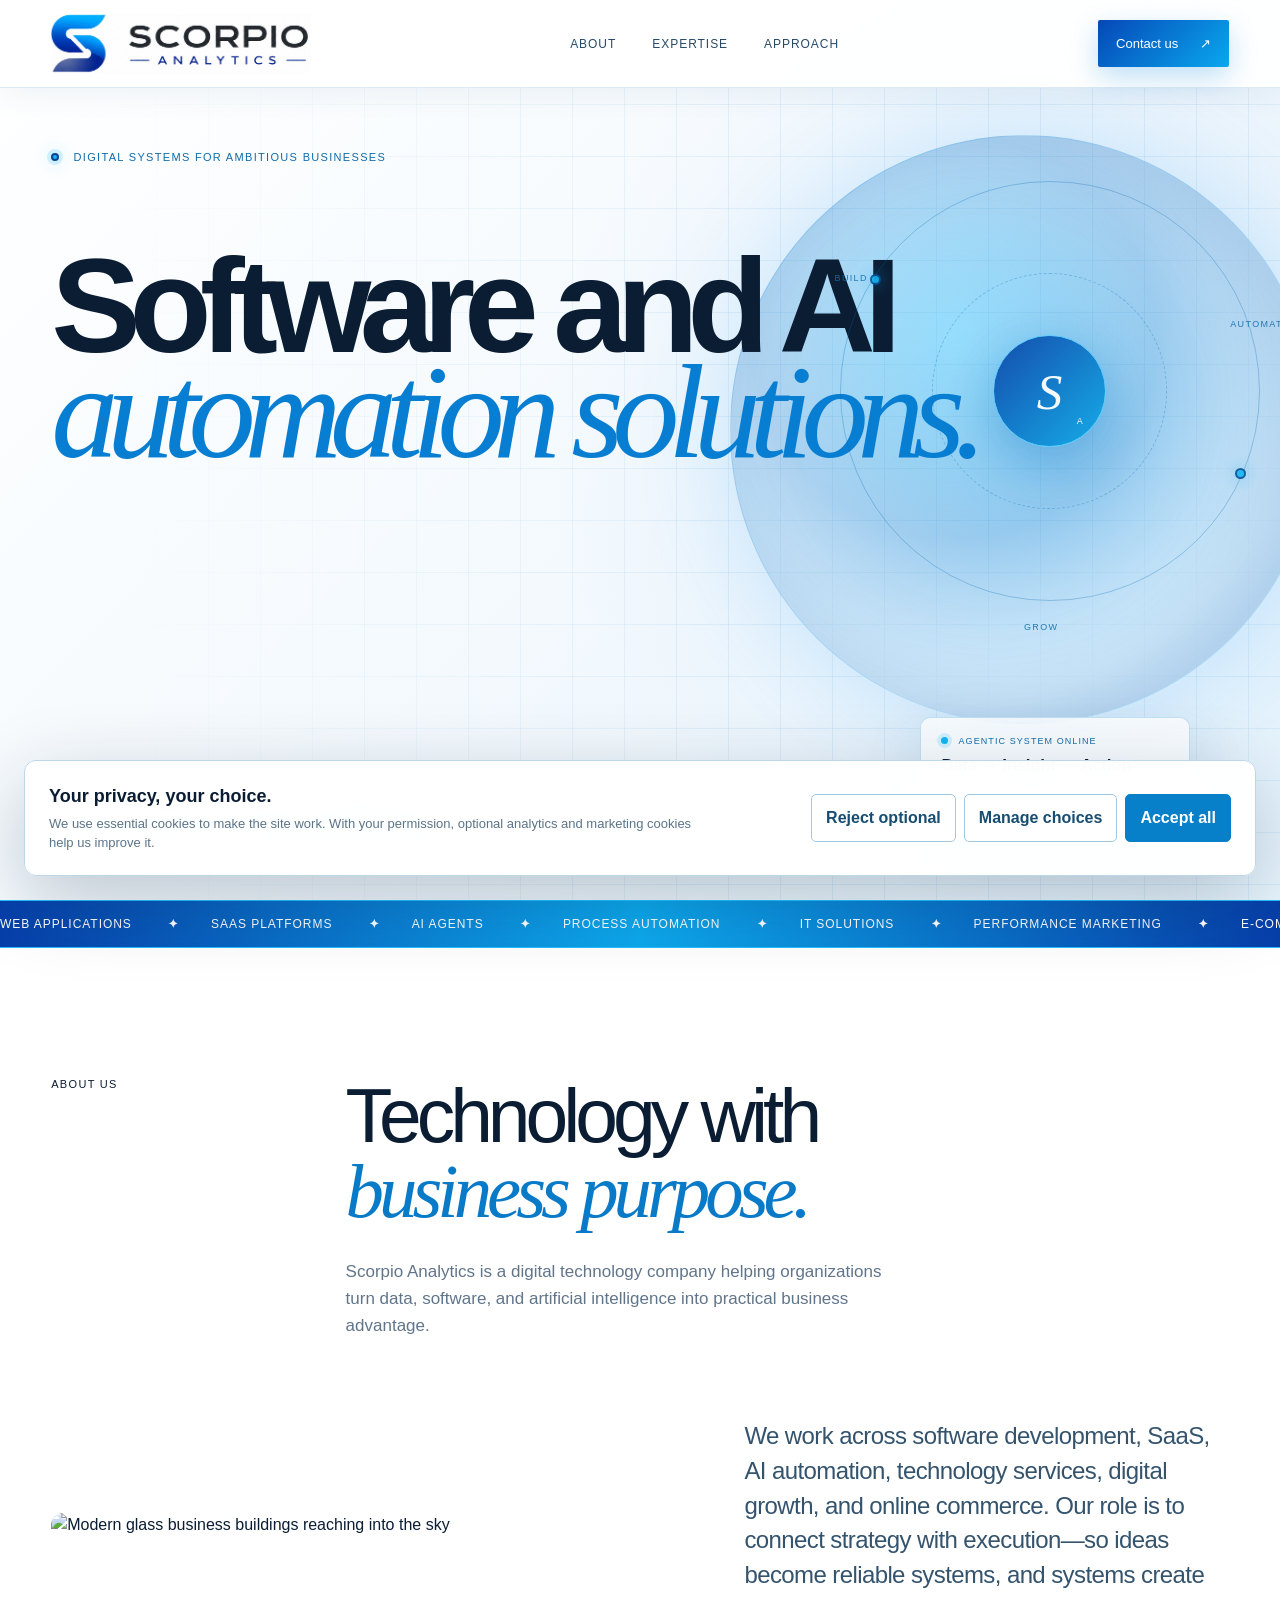
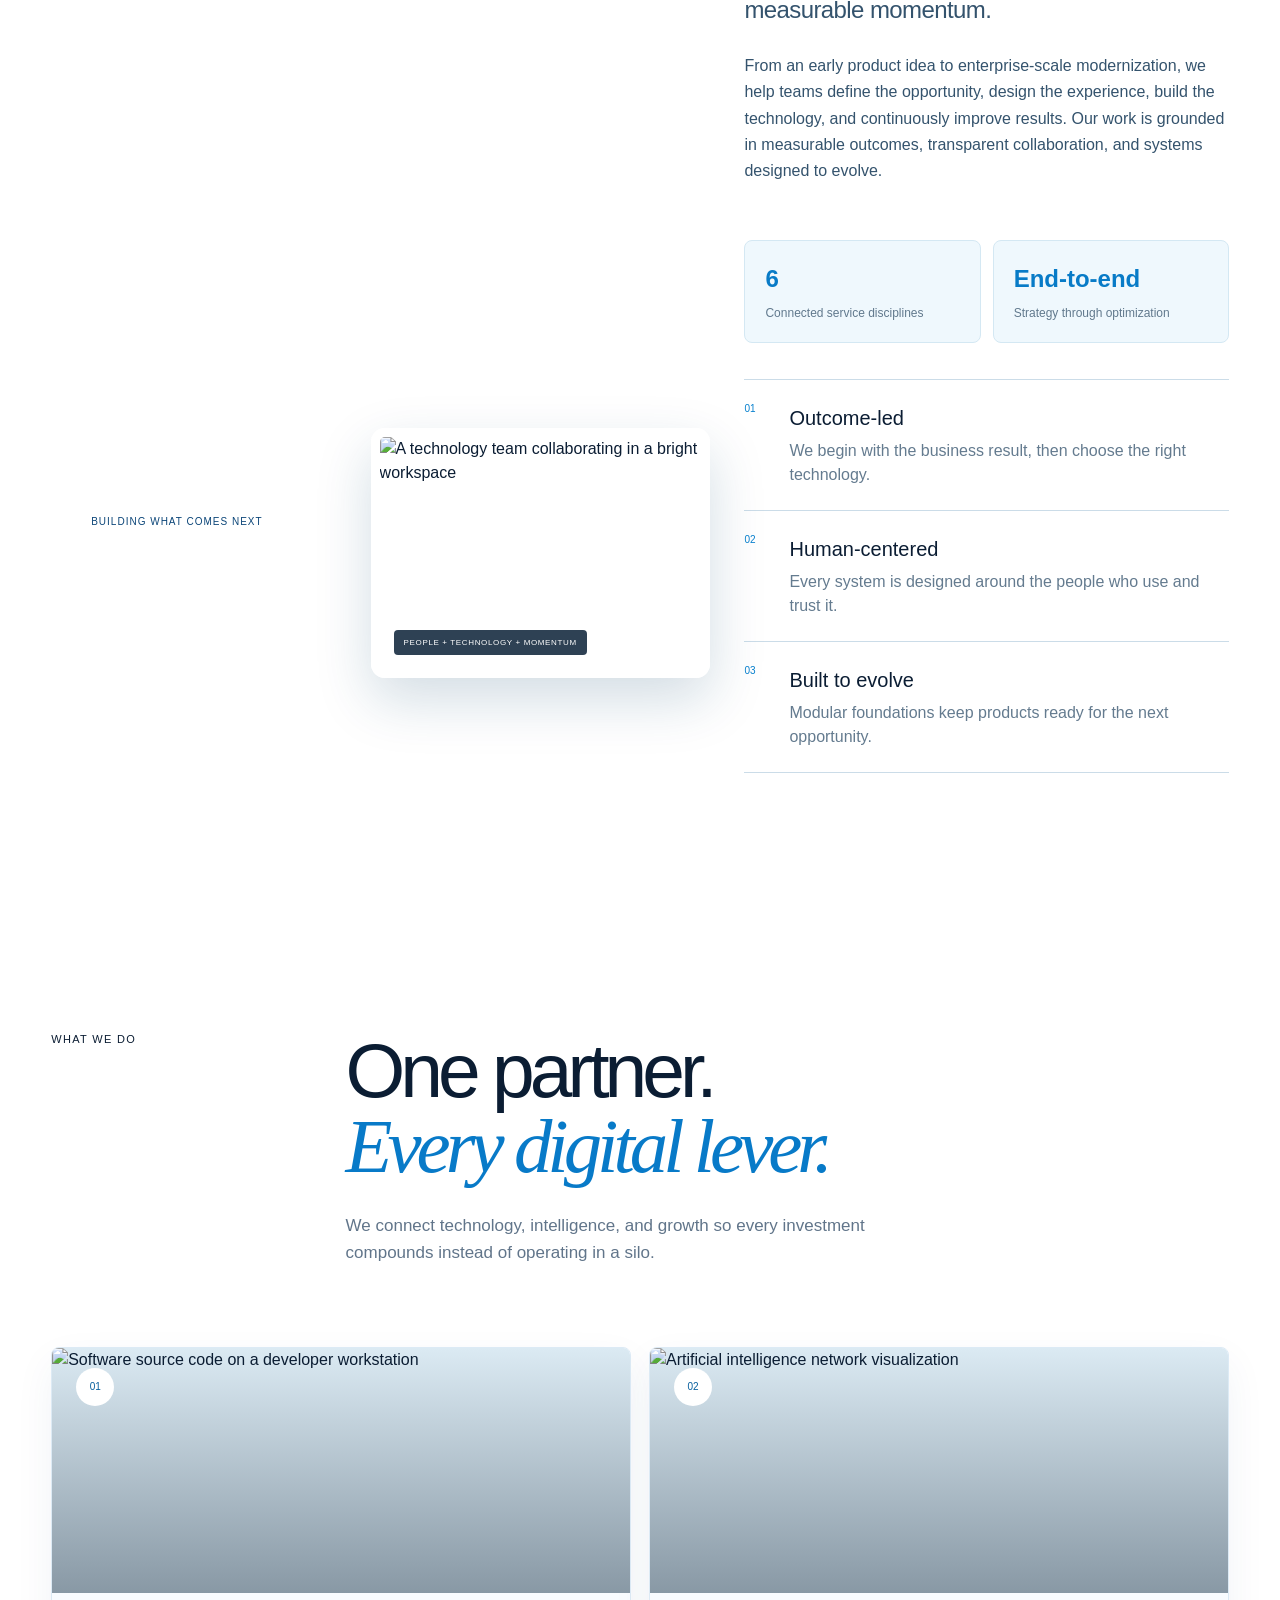
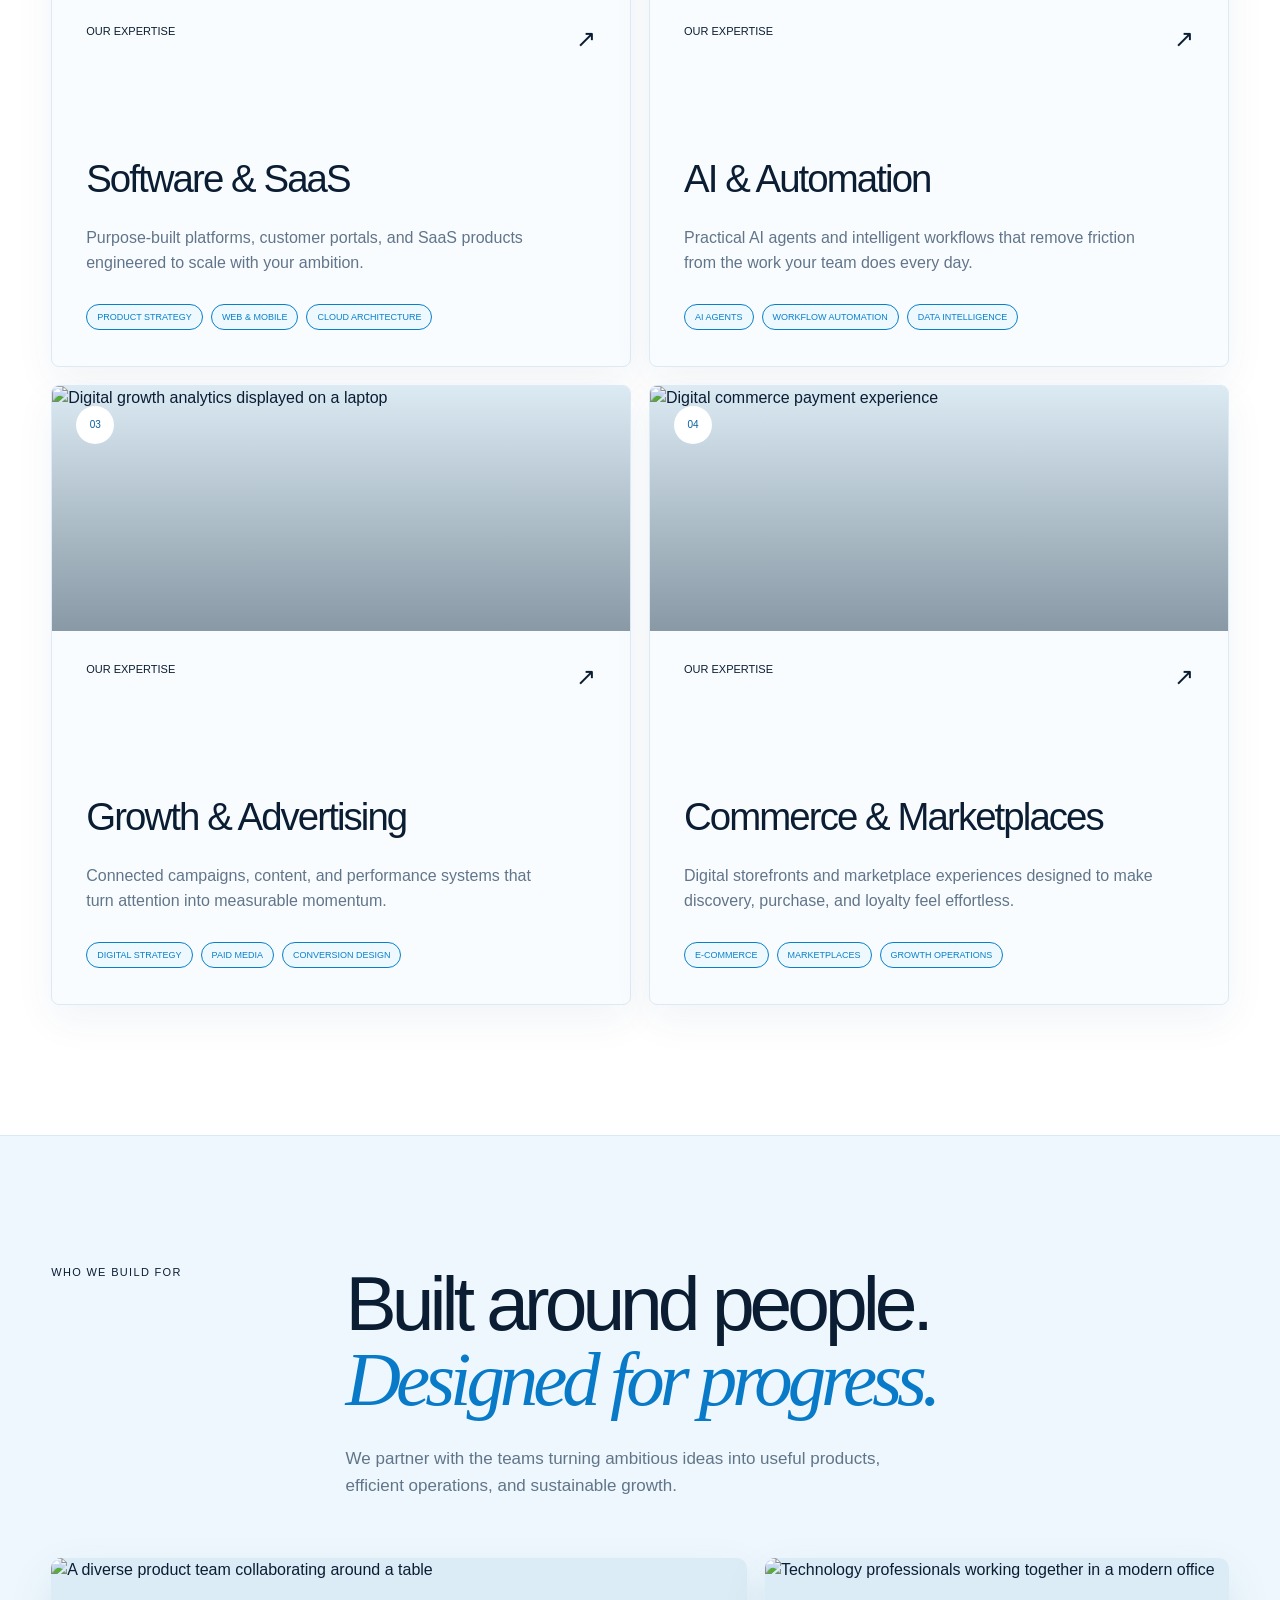
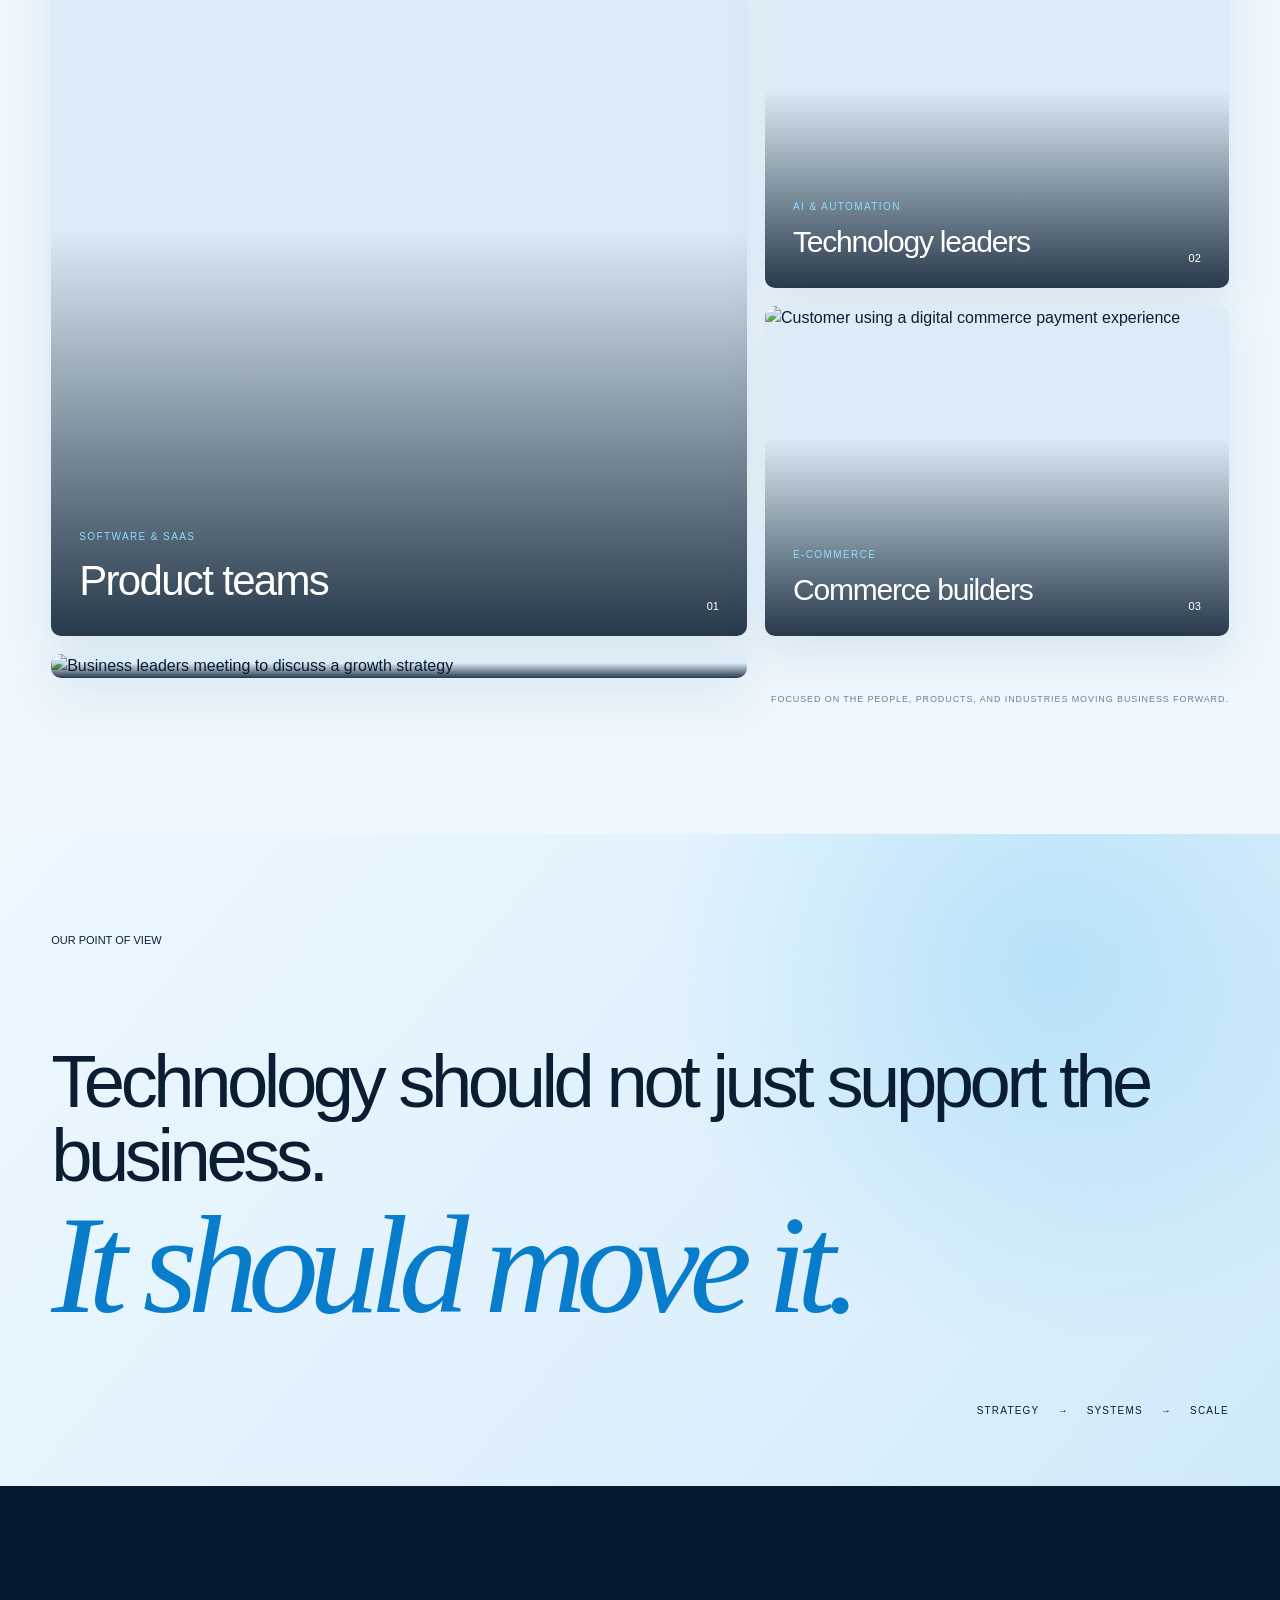
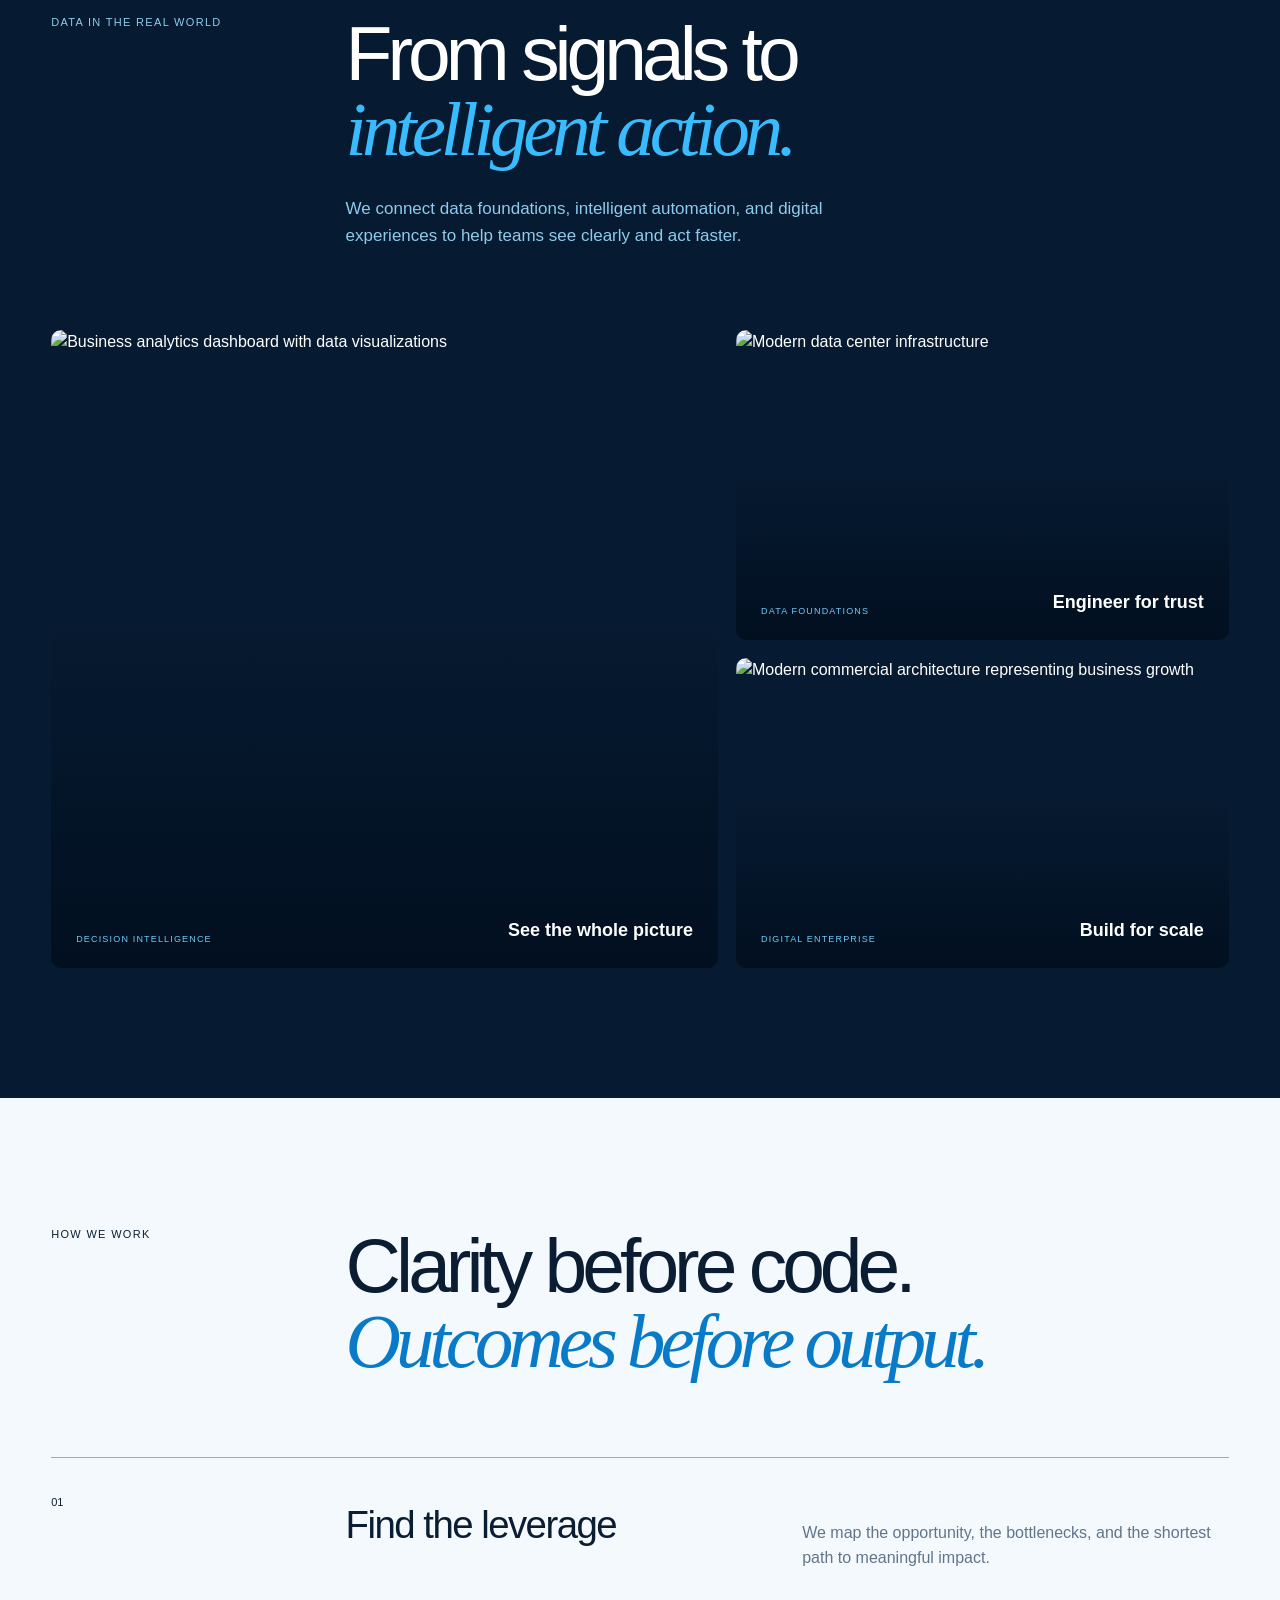
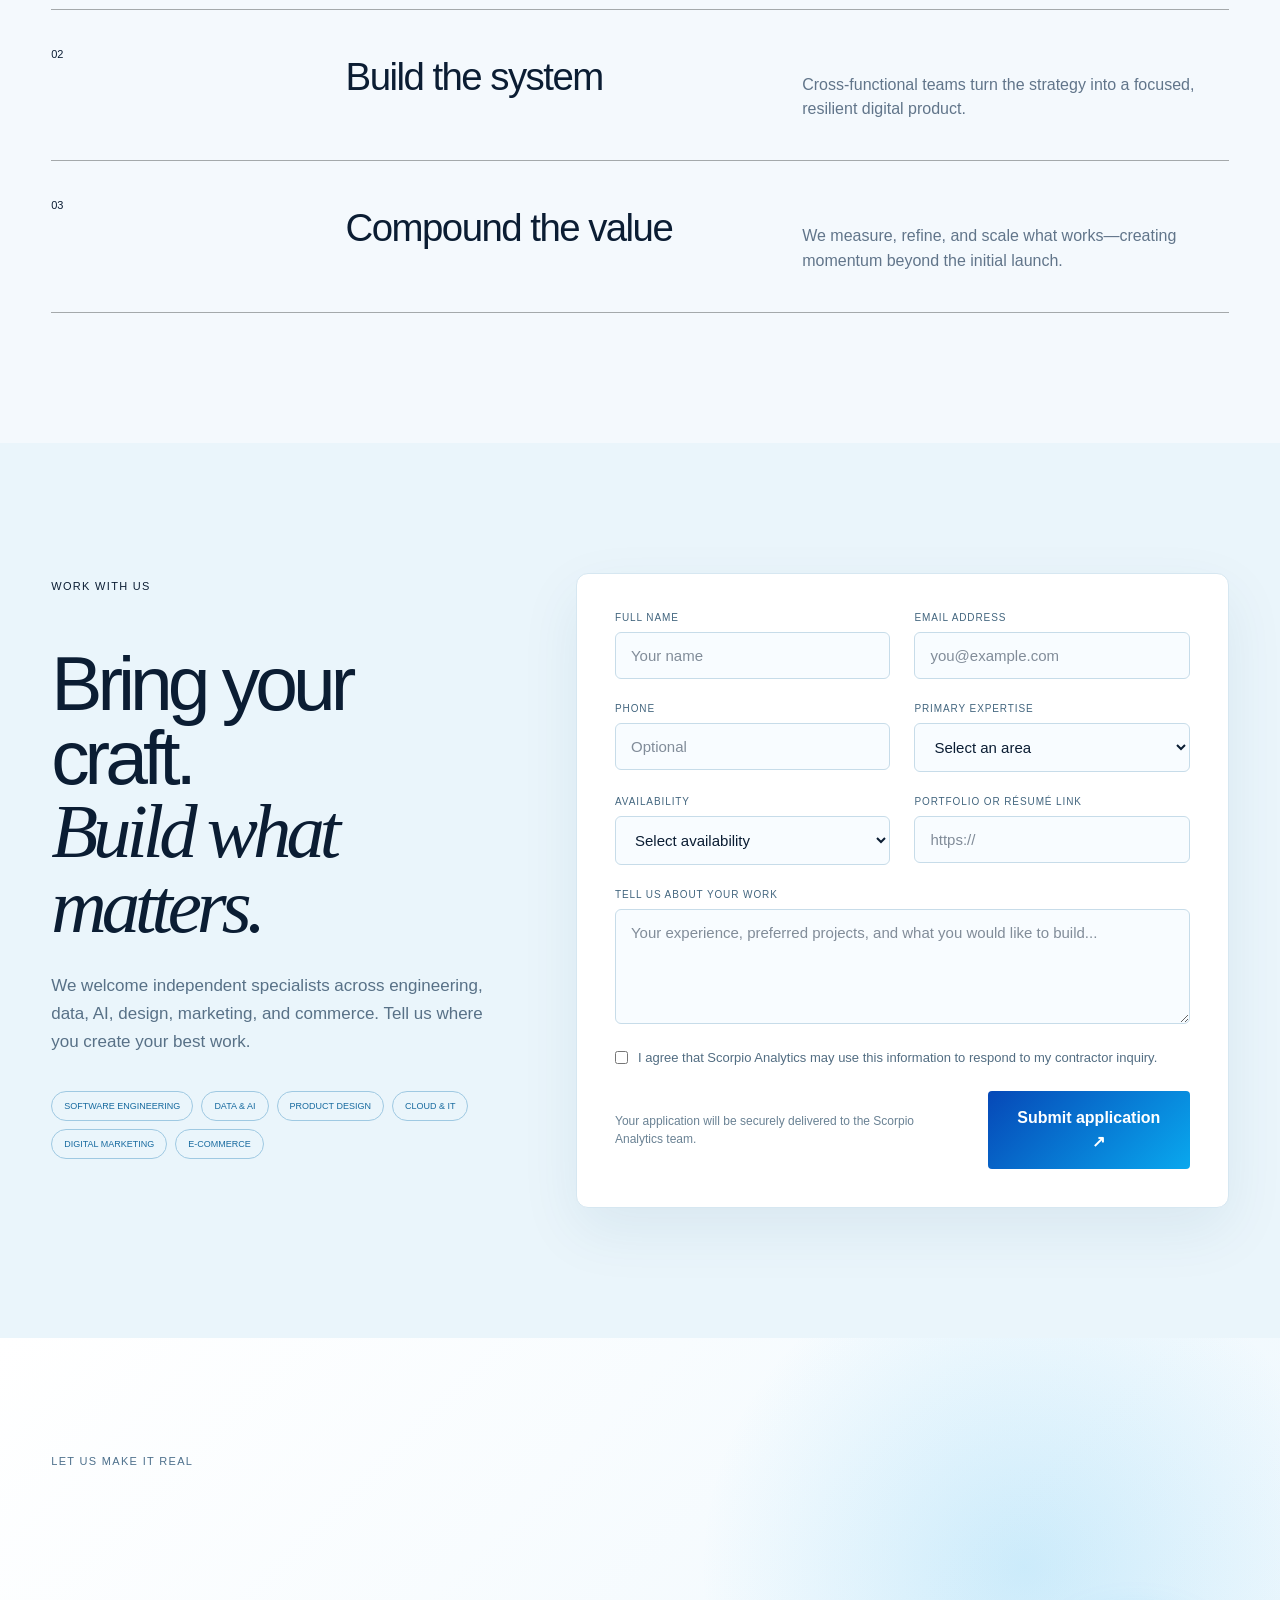
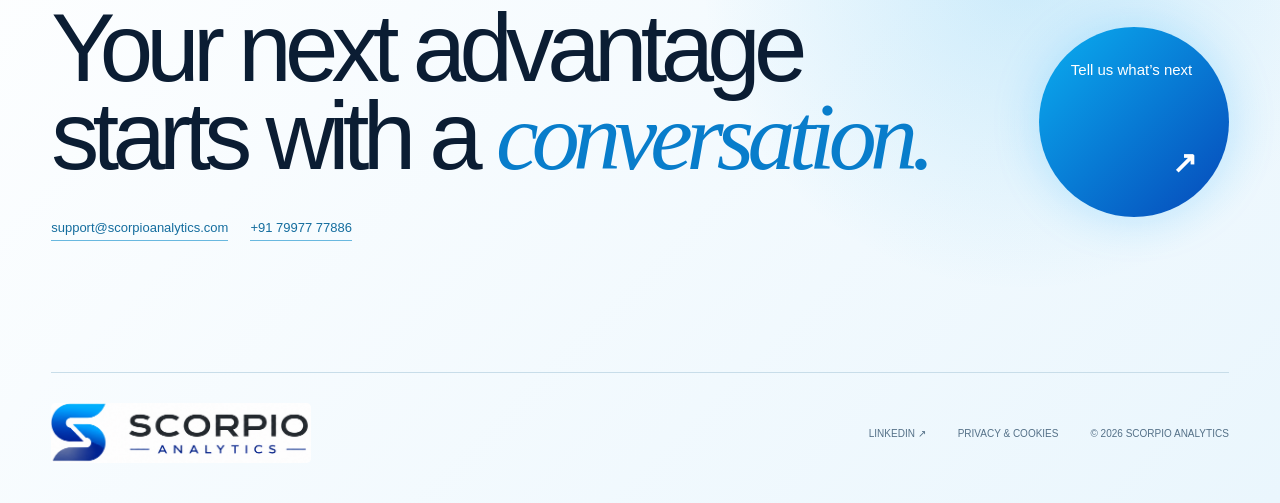
==== commit e186a662: "Add crawlable service pages and technical SEO" ====
--- a/index.html
+++ b/index.html
@@ -1,4 +1,4 @@
-<!DOCTYPE html><html lang="en"><head><meta charSet="utf-8"/><meta name="viewport" content="width=device-width, initial-scale=1"/><link rel="preload" href="/scorpio-logo.png" as="image"/><link rel="preload" href="https://images.unsplash.com/photo-1486406146926-c627a92ad1ab?auto=format&amp;fit=crop&amp;w=1600&amp;q=84" as="image"/><link rel="preload" href="https://images.unsplash.com/photo-1522071820081-009f0129c71c?auto=format&amp;fit=crop&amp;w=1000&amp;q=82" as="image"/><link rel="preload" href="https://images.unsplash.com/photo-1551288049-bebda4e38f71?auto=format&amp;fit=crop&amp;w=1600&amp;q=84" as="image"/><link rel="preload" href="https://images.unsplash.com/photo-1558494949-ef010cbdcc31?auto=format&amp;fit=crop&amp;w=1200&amp;q=84" as="image"/><link rel="preload" href="https://images.unsplash.com/photo-1518005020951-eccb494ad742?auto=format&amp;fit=crop&amp;w=1200&amp;q=84" as="image"/><link rel="stylesheet" href="/assets/index-fb4gfSqN.css" data-rsc-css-href="/assets/index-fb4gfSqN.css" data-precedence="vite-rsc/importer-resources"/><title>Scorpio Analytics - Building What Comes Next</title><meta name="description" content="Software, AI automation, digital growth, and commerce solutions for ambitious businesses."/><meta property="og:title" content="Scorpio Analytics - Building What Comes Next"/><meta property="og:description" content="Software, AI, growth, and commerce solutions built as one connected business engine."/><meta property="og:type" content="website"/><meta name="twitter:card" content="summary_large_image"/><meta name="twitter:title" content="Scorpio Analytics - Building What Comes Next"/><meta name="twitter:description" content="Software, AI, growth, and commerce solutions built as one connected business engine."/><link rel="shortcut icon" href="/scorpio-logo.png"/><link rel="icon" href="/scorpio-logo.png"/><link rel="apple-touch-icon" href="/scorpio-logo.png"/>
+<!DOCTYPE html><html lang="en"><head><meta charSet="utf-8"/><meta name="viewport" content="width=device-width, initial-scale=1"/><link rel="preload" href="/scorpio-logo.png" as="image"/><link rel="preload" href="https://images.unsplash.com/photo-1486406146926-c627a92ad1ab?auto=format&amp;fit=crop&amp;w=1600&amp;q=84" as="image"/><link rel="preload" href="https://images.unsplash.com/photo-1522071820081-009f0129c71c?auto=format&amp;fit=crop&amp;w=1000&amp;q=82" as="image"/><link rel="preload" href="https://images.unsplash.com/photo-1551288049-bebda4e38f71?auto=format&amp;fit=crop&amp;w=1600&amp;q=84" as="image"/><link rel="preload" href="https://images.unsplash.com/photo-1558494949-ef010cbdcc31?auto=format&amp;fit=crop&amp;w=1200&amp;q=84" as="image"/><link rel="preload" href="https://images.unsplash.com/photo-1518005020951-eccb494ad742?auto=format&amp;fit=crop&amp;w=1200&amp;q=84" as="image"/><link rel="stylesheet" href="/assets/index-D-TR2U1t.css" data-rsc-css-href="/assets/index-D-TR2U1t.css" data-precedence="vite-rsc/importer-resources"/><title>Scorpio Analytics | Software, AI Automation &amp; Digital Solutions</title><meta name="description" content="Scorpio Analytics builds software, SaaS products, AI automation, data solutions, digital growth systems, and e-commerce experiences for ambitious businesses."/><meta name="robots" content="index, follow"/><meta name="googlebot" content="index, follow, max-image-preview:large, max-snippet:-1, max-video-preview:-1"/><meta property="og:title" content="Scorpio Analytics | Building What Comes Next"/><meta property="og:description" content="Software, AI automation, data, digital growth, and commerce solutions built as one connected business engine."/><meta property="og:url" content="https://scorpioanalytics.com/"/><meta property="og:site_name" content="Scorpio Analytics"/><meta property="og:type" content="website"/><meta name="twitter:card" content="summary_large_image"/><meta name="twitter:title" content="Scorpio Analytics | Building What Comes Next"/><meta name="twitter:description" content="Software, AI automation, data, digital growth, and commerce solutions."/><link rel="shortcut icon" href="https://scorpioanalytics.com/scorpio-logo.png"/><link rel="icon" href="https://scorpioanalytics.com/scorpio-logo.png"/><link rel="apple-touch-icon" href="https://scorpioanalytics.com/scorpio-logo.png"/><link rel="canonical" href="https://scorpioanalytics.com/"/>
 <style data-vinext-fonts>/* cyrillic-ext */
 @font-face {
   font-family: 'Geist';
@@ -108,4 +108,4 @@
 
 .__variable_geist_mono_0u8v0x9 { --font-geist-mono: 'Geist Mono', sans-serif; }
 </style>
-</head><body class="__variable_geist_15243yi __variable_geist_mono_0u8v0x9"><main><nav class="nav"><a class="brand" href="#top" aria-label="Scorpio Analytics home"><span class="logo-crop"><img src="/scorpio-logo.png" alt="Scorpio Analytics"/></span></a><div class="nav-links" aria-label="Primary navigation"><a href="#about">About</a><a href="#services">Expertise</a><a href="#approach">Approach</a><a href="#contractors">Contractors</a></div><a class="nav-cta" href="#contact">Contact us <span>↗</span></a></nav><section class="hero" id="top"><div class="hero-kicker"><span class="pulse"></span> Digital systems for ambitious businesses</div><h1>We build what<br/><em>comes next.</em></h1><div class="hero-bottom"><p>Software, AI, growth, and commerce—designed as one connected engine for what your business becomes next.</p><a class="circle-link" href="#services" aria-label="Explore our expertise">↓</a></div><div class="agent-console" aria-label="Live agentic capabilities"><span class="agent-status"><i></i> AGENTIC SYSTEM ONLINE</span><strong data-agent-text="true">Observe → Reason → Act</strong><small>Human-led. AI-accelerated.</small></div><div class="orbit" aria-hidden="true"><div class="orbit-ring ring-one"></div><div class="orbit-ring ring-two"></div><div class="orbit-core">S<span>A</span></div><span class="orbit-label label-one">BUILD</span><span class="orbit-label label-two">AUTOMATE</span><span class="orbit-label label-three">GROW</span></div></section><section class="signal-strip" aria-label="Capabilities"><div class="signal-track"><span>Web applications<!-- --> <b>✦</b></span><span>SaaS platforms<!-- --> <b>✦</b></span><span>AI agents<!-- --> <b>✦</b></span><span>Process automation<!-- --> <b>✦</b></span><span>IT solutions<!-- --> <b>✦</b></span><span>Performance marketing<!-- --> <b>✦</b></span><span>E-commerce<!-- --> <b>✦</b></span><span>Analytics<!-- --> <b>✦</b></span><span>Web applications<!-- --> <b>✦</b></span><span>SaaS platforms<!-- --> <b>✦</b></span><span>AI agents<!-- --> <b>✦</b></span><span>Process automation<!-- --> <b>✦</b></span><span>IT solutions<!-- --> <b>✦</b></span><span>Performance marketing<!-- --> <b>✦</b></span><span>E-commerce<!-- --> <b>✦</b></span><span>Analytics<!-- --> <b>✦</b></span></div></section><section class="about section" id="about"><div class="section-intro"><span class="eyebrow">01 / About us</span><div><h2>Technology with<br/><i>business purpose.</i></h2><p>Scorpio Analytics is a digital technology company helping organizations turn data, software, and artificial intelligence into practical business advantage.</p></div></div><div class="about-layout"><div class="about-visuals"><div class="about-image reveal"><img src="https://images.unsplash.com/photo-1486406146926-c627a92ad1ab?auto=format&amp;fit=crop&amp;w=1600&amp;q=84" alt="Modern glass business buildings reaching into the sky"/><div class="image-chip">Building what comes next</div></div><div class="about-secondary reveal"><img src="https://images.unsplash.com/photo-1522071820081-009f0129c71c?auto=format&amp;fit=crop&amp;w=1000&amp;q=82" alt="A technology team collaborating in a bright workspace"/><span>People + technology + momentum</span></div></div><div class="about-copy"><p>We work across software development, SaaS, AI automation, technology services, digital growth, and online commerce. Our role is to connect strategy with execution—so ideas become reliable systems, and systems create measurable momentum.</p><p class="about-detail">From an early product idea to enterprise-scale modernization, we help teams define the opportunity, design the experience, build the technology, and continuously improve results. Our work is grounded in measurable outcomes, transparent collaboration, and systems designed to evolve.</p><div class="about-stats"><div><b>6</b><span>Connected service disciplines</span></div><div><b>End-to-end</b><span>Strategy through optimization</span></div></div><div class="about-principles"><article><b>01</b><h3>Outcome-led</h3><p>We begin with the business result, then choose the right technology.</p></article><article><b>02</b><h3>Human-centered</h3><p>Every system is designed around the people who use and trust it.</p></article><article><b>03</b><h3>Built to evolve</h3><p>Modular foundations keep products ready for the next opportunity.</p></article></div></div></div></section>    <section class="services section" id="services"><div class="section-intro"><span class="eyebrow">02 / What we do</span><div><h2>One partner.<br/><i>Every digital lever.</i></h2><p>We connect technology, intelligence, and growth so every investment compounds instead of operating in a silo.</p></div></div><div class="service-grid"><a class="service-card" href="mailto:support@scorpioanalytics.com?subject=Scorpio%20Analytics%20enquiry%20-%20Software%20%26%20SaaS" aria-label="Email Scorpio Analytics about Software &amp; SaaS"><div class="service-image"><img src="https://images.unsplash.com/photo-1555066931-4365d14bab8c?auto=format&amp;fit=crop&amp;w=1000&amp;q=82" alt="Software source code on a developer workstation" loading="lazy"/><span>01</span></div><div class="service-body"><div class="card-top"><span>OUR EXPERTISE</span><span class="card-arrow">↗</span></div><h3>Software &amp; SaaS</h3><p>Purpose-built platforms, customer portals, and SaaS products engineered to scale with your ambition.</p><div class="tags"><span>Product strategy</span><span>Web &amp; mobile</span><span>Cloud architecture</span></div></div></a><a class="service-card" href="mailto:support@scorpioanalytics.com?subject=Scorpio%20Analytics%20enquiry%20-%20AI%20%26%20Automation" aria-label="Email Scorpio Analytics about AI &amp; Automation"><div class="service-image"><img src="https://images.unsplash.com/photo-1677442136019-21780ecad995?auto=format&amp;fit=crop&amp;w=1000&amp;q=82" alt="Artificial intelligence network visualization" loading="lazy"/><span>02</span></div><div class="service-body"><div class="card-top"><span>OUR EXPERTISE</span><span class="card-arrow">↗</span></div><h3>AI &amp; Automation</h3><p>Practical AI agents and intelligent workflows that remove friction from the work your team does every day.</p><div class="tags"><span>AI agents</span><span>Workflow automation</span><span>Data intelligence</span></div></div></a><a class="service-card" href="mailto:support@scorpioanalytics.com?subject=Scorpio%20Analytics%20enquiry%20-%20Growth%20%26%20Advertising" aria-label="Email Scorpio Analytics about Growth &amp; Advertising"><div class="service-image"><img src="https://images.unsplash.com/photo-1460925895917-afdab827c52f?auto=format&amp;fit=crop&amp;w=1000&amp;q=82" alt="Digital growth analytics displayed on a laptop" loading="lazy"/><span>03</span></div><div class="service-body"><div class="card-top"><span>OUR EXPERTISE</span><span class="card-arrow">↗</span></div><h3>Growth &amp; Advertising</h3><p>Connected campaigns, content, and performance systems that turn attention into measurable momentum.</p><div class="tags"><span>Digital strategy</span><span>Paid media</span><span>Conversion design</span></div></div></a><a class="service-card" href="mailto:support@scorpioanalytics.com?subject=Scorpio%20Analytics%20enquiry%20-%20Commerce%20%26%20Marketplaces" aria-label="Email Scorpio Analytics about Commerce &amp; Marketplaces"><div class="service-image"><img src="https://images.unsplash.com/photo-1556742049-0cfed4f6a45d?auto=format&amp;fit=crop&amp;w=1000&amp;q=82" alt="Digital commerce payment experience" loading="lazy"/><span>04</span></div><div class="service-body"><div class="card-top"><span>OUR EXPERTISE</span><span class="card-arrow">↗</span></div><h3>Commerce &amp; Marketplaces</h3><p>Digital storefronts and marketplace experiences designed to make discovery, purchase, and loyalty feel effortless.</p><div class="tags"><span>E-commerce</span><span>Marketplaces</span><span>Growth operations</span></div></div></a></div></section><section class="client-gallery section" id="clients"><div class="section-intro gallery-intro"><span class="eyebrow">03 / Who we build for</span><div><h2>Built around people.<br/><i>Designed for progress.</i></h2><p>We partner with the teams turning ambitious ideas into useful products, efficient operations, and sustainable growth.</p></div></div><div class="client-grid"><a class="client-image card-1" href="#contact" aria-label="Discuss solutions for Product teams"><img src="https://images.unsplash.com/photo-1521737711867-e3b97375f902?auto=format&amp;fit=crop&amp;w=1200&amp;q=82" alt="A diverse product team collaborating around a table" loading="lazy"/><div class="client-caption"><span>Software &amp; SaaS</span><h3>Product teams</h3><b>0<!-- -->1</b></div></a><a class="client-image card-2" href="#contact" aria-label="Discuss solutions for Technology leaders"><img src="https://images.unsplash.com/photo-1551434678-e076c223a692?auto=format&amp;fit=crop&amp;w=1200&amp;q=82" alt="Technology professionals working together in a modern office" loading="lazy"/><div class="client-caption"><span>AI &amp; Automation</span><h3>Technology leaders</h3><b>0<!-- -->2</b></div></a><a class="client-image card-3" href="#contact" aria-label="Discuss solutions for Commerce builders"><img src="https://images.unsplash.com/photo-1556742049-0cfed4f6a45d?auto=format&amp;fit=crop&amp;w=1200&amp;q=82" alt="Customer using a digital commerce payment experience" loading="lazy"/><div class="client-caption"><span>E-commerce</span><h3>Commerce builders</h3><b>0<!-- -->3</b></div></a><a class="client-image card-4" href="#contact" aria-label="Discuss solutions for Growth partners"><img src="https://images.unsplash.com/photo-1556761175-b413da4baf72?auto=format&amp;fit=crop&amp;w=1200&amp;q=82" alt="Business leaders meeting to discuss a growth strategy" loading="lazy"/><div class="client-caption"><span>Digital growth</span><h3>Growth partners</h3><b>0<!-- -->4</b></div></a></div><p class="image-note">Focused on the people, products, and industries moving business forward.</p></section><section class="manifesto"><div class="manifesto-number">04 / OUR POINT OF VIEW</div><p>Technology should not just support the business.</p><h2>It should move it.</h2><div class="manifesto-note"><span>STRATEGY</span><i>→</i><span>SYSTEMS</span><i>→</i><span>SCALE</span></div></section><section class="data-world section"><div class="section-intro"><span class="eyebrow">05 / Data in the real world</span><div><h2>From signals to<br/><i>intelligent action.</i></h2><p>We connect data foundations, intelligent automation, and digital experiences to help teams see clearly and act faster.</p></div></div><div class="data-mosaic"><figure class="data-shot data-wide reveal"><img src="https://images.unsplash.com/photo-1551288049-bebda4e38f71?auto=format&amp;fit=crop&amp;w=1600&amp;q=84" alt="Business analytics dashboard with data visualizations"/><figcaption><span>Decision intelligence</span><b>See the whole picture</b></figcaption></figure><figure class="data-shot reveal"><img src="https://images.unsplash.com/photo-1558494949-ef010cbdcc31?auto=format&amp;fit=crop&amp;w=1200&amp;q=84" alt="Modern data center infrastructure"/><figcaption><span>Data foundations</span><b>Engineer for trust</b></figcaption></figure><figure class="data-shot reveal"><img src="https://images.unsplash.com/photo-1518005020951-eccb494ad742?auto=format&amp;fit=crop&amp;w=1200&amp;q=84" alt="Modern commercial architecture representing business growth"/><figcaption><span>Digital enterprise</span><b>Build for scale</b></figcaption></figure></div></section>    <section class="approach section" id="approach"><div class="section-intro approach-intro"><span class="eyebrow">06 / How we work</span><div><h2>Clarity before code.<br/><i>Outcomes before output.</i></h2></div></div><div class="steps"><article><span>01</span><div><h3>Find the leverage</h3><p>We map the opportunity, the bottlenecks, and the shortest path to meaningful impact.</p></div></article><article><span>02</span><div><h3>Build the system</h3><p>Cross-functional teams turn the strategy into a focused, resilient digital product.</p></div></article><article><span>03</span><div><h3>Compound the value</h3><p>We measure, refine, and scale what works—creating momentum beyond the initial launch.</p></div></article></div></section><section class="contractors section" id="contractors"><div class="contractor-intro"><span class="eyebrow">07 / Work with us</span><h2>Bring your craft.<br/><i>Build what matters.</i></h2><p>We welcome independent specialists across engineering, data, AI, design, marketing, and commerce. Tell us where you create your best work.</p><div class="talent-tags"><span>Software engineering</span><span>Data &amp; AI</span><span>Product design</span><span>Cloud &amp; IT</span><span>Digital marketing</span><span>E-commerce</span></div></div><form class="contractor-form" id="contractor-form" action="https://formsubmit.co/support@scorpioanalytics.com" method="POST"><input type="hidden" name="_subject" value="New contractor application - Scorpio Analytics"/><input type="hidden" name="_template" value="table"/><input type="hidden" name="_next" value="https://scorpioanalytics.com/?submitted=contractor#contractors"/><input type="hidden" name="_url" value="https://scorpioanalytics.com/#contractors"/><input type="text" class="honey-field" tabindex="-1" autoComplete="off" name="_honey"/><div class="field"><label for="contractor-name">Full name</label><input id="contractor-name" type="text" autoComplete="name" required="" placeholder="Your name" name="name"/></div><div class="field"><label for="contractor-email">Email address</label><input id="contractor-email" type="email" autoComplete="email" required="" placeholder="you@example.com" name="email"/></div><div class="field"><label for="contractor-phone">Phone</label><input id="contractor-phone" type="tel" autoComplete="tel" placeholder="Optional" name="phone"/></div><div class="field"><label for="contractor-skill">Primary expertise</label><select id="contractor-skill" name="expertise" required=""><option value="" disabled="" selected="">Select an area</option><option>Software engineering</option><option>Data &amp; AI</option><option>Product design</option><option>Cloud &amp; IT</option><option>Digital marketing</option><option>E-commerce</option><option>Other</option></select></div><div class="field"><label for="contractor-availability">Availability</label><select id="contractor-availability" name="availability" required=""><option value="" disabled="" selected="">Select availability</option><option>Immediately</option><option>Within 2 weeks</option><option>Within 1 month</option><option>Future opportunities</option></select></div><div class="field"><label for="contractor-portfolio">Portfolio or résumé link</label><input id="contractor-portfolio" type="url" placeholder="https://" name="portfolio"/></div><div class="field field-wide"><label for="contractor-message">Tell us about your work</label><textarea id="contractor-message" name="message" rows="5" required="" placeholder="Your experience, preferred projects, and what you would like to build..."></textarea></div><label class="consent field-wide"><input type="checkbox" required="" name="consent"/><span>I agree that Scorpio Analytics may use this information to respond to my contractor inquiry.</span></label><div class="form-footer field-wide"><p>Your application will be securely delivered to the Scorpio Analytics team.</p><button type="submit">Submit application <span>↗</span></button></div></form></section>    <section class="contact" id="contact"><span class="eyebrow light">08 / Let us make it real</span><div class="contact-content"><div><h2>Your next advantage<br/>starts with a <i>conversation.</i></h2><div class="contact-details"><a href="mailto:support@scorpioanalytics.com">support@scorpioanalytics.com</a><a href="tel:+917997777886">+91 79977 77886</a></div></div><a class="contact-button" href="mailto:support@scorpioanalytics.com"><span>Tell us what’s next</span><b>↗</b></a></div><footer><a class="brand footer-brand" href="#top"><span class="logo-crop footer-logo"><img src="/scorpio-logo.png" alt="Scorpio Analytics"/></span></a><div class="footer-meta"><a href="https://www.linkedin.com/company/142884752/" target="_blank" rel="noreferrer">LinkedIn ↗</a><button type="button" class="privacy-link" data-open-privacy="true">Privacy &amp; cookies</button><span>© <!-- -->2026<!-- --> Scorpio Analytics</span></div></footer></section><div class="cookie-banner" id="cookie-banner" role="dialog" aria-label="Cookie preferences" hidden=""><div><strong>Your privacy, your choice.</strong><p>We use essential cookies to make the site work. With your permission, optional analytics and marketing cookies help us improve it.</p></div><div class="cookie-actions"><button type="button" data-cookie="reject">Reject optional</button><button type="button" data-cookie="manage">Manage choices</button><button type="button" class="primary" data-cookie="accept">Accept all</button></div></div><div class="privacy-modal" id="cookie-settings" role="dialog" aria-modal="true" aria-labelledby="cookie-title" hidden=""><div class="modal-card"><button class="modal-close" type="button" data-modal-close="true" aria-label="Close">×</button><span class="eyebrow">Privacy controls</span><h2 id="cookie-title">Cookie preferences</h2><p>Choose which optional cookies Scorpio Analytics may use on this device.</p><label class="preference-row"><span><b>Essential</b><small>Required for security and saved preferences.</small></span><input type="checkbox" disabled="" checked=""/></label><label class="preference-row"><span><b>Analytics</b><small>Helps us understand how the website is used.</small></span><input id="cookie-analytics" type="checkbox"/></label><label class="preference-row"><span><b>Marketing</b><small>Supports relevant campaign measurement.</small></span><input id="cookie-marketing" type="checkbox"/></label><button class="save-preferences" type="button" data-cookie="save">Save preferences</button></div></div><div class="privacy-modal" id="privacy-notice" role="dialog" aria-modal="true" aria-labelledby="privacy-title" hidden=""><div class="modal-card privacy-copy"><button class="modal-close" type="button" data-modal-close="true" aria-label="Close">×</button><span class="eyebrow">Privacy notice</span><h2 id="privacy-title">How we handle information</h2><p>Scorpio Analytics collects only the information you choose to provide through contact and contractor inquiries. It is used to respond to your request, evaluate potential working relationships, and operate this website.</p><p>We do not sell personal information. Contractor form details are submitted through FormSubmit and delivered to our company inbox. FormSubmit processes this information on our behalf. Optional cookie choices are stored locally on your device.</p><p>For privacy questions or requests concerning your information, contact support@scorpioanalytics.com.</p></div></div>  </main><script src="/site.js" defer></script></body></html>+<script type="application/ld+json">{"@context":"https://schema.org","@type":"Organization","name":"Scorpio Analytics","url":"https://scorpioanalytics.com/","logo":"https://scorpioanalytics.com/scorpio-logo.png","email":"support@scorpioanalytics.com","telephone":"+91 7997777886","sameAs":["https://www.linkedin.com/company/142884752/"]}</script></head><body class="__variable_geist_15243yi __variable_geist_mono_0u8v0x9"><main><nav class="nav"><a class="brand" href="#top" aria-label="Scorpio Analytics home"><span class="logo-crop"><img src="/scorpio-logo.png" alt="Scorpio Analytics"/></span></a><div class="nav-links" aria-label="Primary navigation"><a href="#about">About</a><a href="#services">Expertise</a><a href="#approach">Approach</a></div><a class="nav-cta" href="#contact">Contact us <span>↗</span></a></nav><section class="hero" id="top"><div class="hero-kicker"><span class="pulse"></span> Digital systems for ambitious businesses</div><h1>Software and AI<br/><em>automation solutions.</em></h1><div class="hero-bottom"><p>Software, AI, growth, and commerce—designed as one connected engine for what your business becomes next.</p><a class="circle-link" href="#services" aria-label="Explore our expertise">↓</a></div><div class="agent-console" aria-label="Live agentic capabilities"><span class="agent-status"><i></i> AGENTIC SYSTEM ONLINE</span><strong data-agent-text="true">Observe → Reason → Act</strong><small>Human-led. AI-accelerated.</small></div><div class="orbit" aria-hidden="true"><div class="orbit-ring ring-one"></div><div class="orbit-ring ring-two"></div><div class="orbit-core">S<span>A</span></div><span class="orbit-label label-one">BUILD</span><span class="orbit-label label-two">AUTOMATE</span><span class="orbit-label label-three">GROW</span></div></section><section class="signal-strip" aria-label="Capabilities"><div class="signal-track"><span>Web applications<!-- --> <b>✦</b></span><span>SaaS platforms<!-- --> <b>✦</b></span><span>AI agents<!-- --> <b>✦</b></span><span>Process automation<!-- --> <b>✦</b></span><span>IT solutions<!-- --> <b>✦</b></span><span>Performance marketing<!-- --> <b>✦</b></span><span>E-commerce<!-- --> <b>✦</b></span><span>Analytics<!-- --> <b>✦</b></span><span>Web applications<!-- --> <b>✦</b></span><span>SaaS platforms<!-- --> <b>✦</b></span><span>AI agents<!-- --> <b>✦</b></span><span>Process automation<!-- --> <b>✦</b></span><span>IT solutions<!-- --> <b>✦</b></span><span>Performance marketing<!-- --> <b>✦</b></span><span>E-commerce<!-- --> <b>✦</b></span><span>Analytics<!-- --> <b>✦</b></span></div></section><section class="about section" id="about"><div class="section-intro"><span class="eyebrow">About us</span><div><h2>Technology with<br/><i>business purpose.</i></h2><p>Scorpio Analytics is a digital technology company helping organizations turn data, software, and artificial intelligence into practical business advantage.</p></div></div><div class="about-layout"><div class="about-visuals"><div class="about-image reveal"><img src="https://images.unsplash.com/photo-1486406146926-c627a92ad1ab?auto=format&amp;fit=crop&amp;w=1600&amp;q=84" alt="Modern glass business buildings reaching into the sky"/><div class="image-chip">Building what comes next</div></div><div class="about-secondary reveal"><img src="https://images.unsplash.com/photo-1522071820081-009f0129c71c?auto=format&amp;fit=crop&amp;w=1000&amp;q=82" alt="A technology team collaborating in a bright workspace"/><span>People + technology + momentum</span></div></div><div class="about-copy"><p>We work across software development, SaaS, AI automation, technology services, digital growth, and online commerce. Our role is to connect strategy with execution—so ideas become reliable systems, and systems create measurable momentum.</p><p class="about-detail">From an early product idea to enterprise-scale modernization, we help teams define the opportunity, design the experience, build the technology, and continuously improve results. Our work is grounded in measurable outcomes, transparent collaboration, and systems designed to evolve.</p><div class="about-stats"><div><b>6</b><span>Connected service disciplines</span></div><div><b>End-to-end</b><span>Strategy through optimization</span></div></div><div class="about-principles"><article><b>01</b><h3>Outcome-led</h3><p>We begin with the business result, then choose the right technology.</p></article><article><b>02</b><h3>Human-centered</h3><p>Every system is designed around the people who use and trust it.</p></article><article><b>03</b><h3>Built to evolve</h3><p>Modular foundations keep products ready for the next opportunity.</p></article></div></div></div></section>    <section class="services section" id="services"><div class="section-intro"><span class="eyebrow">What we do</span><div><h2>One partner.<br/><i>Every digital lever.</i></h2><p>We connect technology, intelligence, and growth so every investment compounds instead of operating in a silo.</p></div></div><div class="service-grid"><a class="service-card" href="/services/software-saas/" aria-label="Email Scorpio Analytics about Software &amp; SaaS"><div class="service-image"><img src="https://images.unsplash.com/photo-1555066931-4365d14bab8c?auto=format&amp;fit=crop&amp;w=1000&amp;q=82" alt="Software source code on a developer workstation" loading="lazy"/><span>01</span></div><div class="service-body"><div class="card-top"><span>OUR EXPERTISE</span><span class="card-arrow">↗</span></div><h3>Software &amp; SaaS</h3><p>Purpose-built platforms, customer portals, and SaaS products engineered to scale with your ambition.</p><div class="tags"><span>Product strategy</span><span>Web &amp; mobile</span><span>Cloud architecture</span></div></div></a><a class="service-card" href="/services/ai-automation/" aria-label="Email Scorpio Analytics about AI &amp; Automation"><div class="service-image"><img src="https://images.unsplash.com/photo-1677442136019-21780ecad995?auto=format&amp;fit=crop&amp;w=1000&amp;q=82" alt="Artificial intelligence network visualization" loading="lazy"/><span>02</span></div><div class="service-body"><div class="card-top"><span>OUR EXPERTISE</span><span class="card-arrow">↗</span></div><h3>AI &amp; Automation</h3><p>Practical AI agents and intelligent workflows that remove friction from the work your team does every day.</p><div class="tags"><span>AI agents</span><span>Workflow automation</span><span>Data intelligence</span></div></div></a><a class="service-card" href="/services/digital-growth/" aria-label="Email Scorpio Analytics about Growth &amp; Advertising"><div class="service-image"><img src="https://images.unsplash.com/photo-1460925895917-afdab827c52f?auto=format&amp;fit=crop&amp;w=1000&amp;q=82" alt="Digital growth analytics displayed on a laptop" loading="lazy"/><span>03</span></div><div class="service-body"><div class="card-top"><span>OUR EXPERTISE</span><span class="card-arrow">↗</span></div><h3>Growth &amp; Advertising</h3><p>Connected campaigns, content, and performance systems that turn attention into measurable momentum.</p><div class="tags"><span>Digital strategy</span><span>Paid media</span><span>Conversion design</span></div></div></a><a class="service-card" href="/services/ecommerce-marketplaces/" aria-label="Email Scorpio Analytics about Commerce &amp; Marketplaces"><div class="service-image"><img src="https://images.unsplash.com/photo-1556742049-0cfed4f6a45d?auto=format&amp;fit=crop&amp;w=1000&amp;q=82" alt="Digital commerce payment experience" loading="lazy"/><span>04</span></div><div class="service-body"><div class="card-top"><span>OUR EXPERTISE</span><span class="card-arrow">↗</span></div><h3>Commerce &amp; Marketplaces</h3><p>Digital storefronts and marketplace experiences designed to make discovery, purchase, and loyalty feel effortless.</p><div class="tags"><span>E-commerce</span><span>Marketplaces</span><span>Growth operations</span></div></div></a></div></section><section class="client-gallery section" id="clients"><div class="section-intro gallery-intro"><span class="eyebrow">Who we build for</span><div><h2>Built around people.<br/><i>Designed for progress.</i></h2><p>We partner with the teams turning ambitious ideas into useful products, efficient operations, and sustainable growth.</p></div></div><div class="client-grid"><a class="client-image card-1" href="#contact" aria-label="Discuss solutions for Product teams"><img src="https://images.unsplash.com/photo-1521737711867-e3b97375f902?auto=format&amp;fit=crop&amp;w=1200&amp;q=82" alt="A diverse product team collaborating around a table" loading="lazy"/><div class="client-caption"><span>Software &amp; SaaS</span><h3>Product teams</h3><b>0<!-- -->1</b></div></a><a class="client-image card-2" href="#contact" aria-label="Discuss solutions for Technology leaders"><img src="https://images.unsplash.com/photo-1551434678-e076c223a692?auto=format&amp;fit=crop&amp;w=1200&amp;q=82" alt="Technology professionals working together in a modern office" loading="lazy"/><div class="client-caption"><span>AI &amp; Automation</span><h3>Technology leaders</h3><b>0<!-- -->2</b></div></a><a class="client-image card-3" href="#contact" aria-label="Discuss solutions for Commerce builders"><img src="https://images.unsplash.com/photo-1556742049-0cfed4f6a45d?auto=format&amp;fit=crop&amp;w=1200&amp;q=82" alt="Customer using a digital commerce payment experience" loading="lazy"/><div class="client-caption"><span>E-commerce</span><h3>Commerce builders</h3><b>0<!-- -->3</b></div></a><a class="client-image card-4" href="#contact" aria-label="Discuss solutions for Growth partners"><img src="https://images.unsplash.com/photo-1556761175-b413da4baf72?auto=format&amp;fit=crop&amp;w=1200&amp;q=82" alt="Business leaders meeting to discuss a growth strategy" loading="lazy"/><div class="client-caption"><span>Digital growth</span><h3>Growth partners</h3><b>0<!-- -->4</b></div></a></div><p class="image-note">Focused on the people, products, and industries moving business forward.</p></section><section class="manifesto"><div class="manifesto-number">OUR POINT OF VIEW</div><p>Technology should not just support the business.</p><h2>It should move it.</h2><div class="manifesto-note"><span>STRATEGY</span><i>→</i><span>SYSTEMS</span><i>→</i><span>SCALE</span></div></section><section class="data-world section"><div class="section-intro"><span class="eyebrow">Data in the real world</span><div><h2>From signals to<br/><i>intelligent action.</i></h2><p>We connect data foundations, intelligent automation, and digital experiences to help teams see clearly and act faster.</p></div></div><div class="data-mosaic"><figure class="data-shot data-wide reveal"><img src="https://images.unsplash.com/photo-1551288049-bebda4e38f71?auto=format&amp;fit=crop&amp;w=1600&amp;q=84" alt="Business analytics dashboard with data visualizations"/><figcaption><span>Decision intelligence</span><b>See the whole picture</b></figcaption></figure><figure class="data-shot reveal"><img src="https://images.unsplash.com/photo-1558494949-ef010cbdcc31?auto=format&amp;fit=crop&amp;w=1200&amp;q=84" alt="Modern data center infrastructure"/><figcaption><span>Data foundations</span><b>Engineer for trust</b></figcaption></figure><figure class="data-shot reveal"><img src="https://images.unsplash.com/photo-1518005020951-eccb494ad742?auto=format&amp;fit=crop&amp;w=1200&amp;q=84" alt="Modern commercial architecture representing business growth"/><figcaption><span>Digital enterprise</span><b>Build for scale</b></figcaption></figure></div></section>    <section class="approach section" id="approach"><div class="section-intro approach-intro"><span class="eyebrow">How we work</span><div><h2>Clarity before code.<br/><i>Outcomes before output.</i></h2></div></div><div class="steps"><article><span>01</span><div><h3>Find the leverage</h3><p>We map the opportunity, the bottlenecks, and the shortest path to meaningful impact.</p></div></article><article><span>02</span><div><h3>Build the system</h3><p>Cross-functional teams turn the strategy into a focused, resilient digital product.</p></div></article><article><span>03</span><div><h3>Compound the value</h3><p>We measure, refine, and scale what works—creating momentum beyond the initial launch.</p></div></article></div></section><section class="contractors section" id="contractors"><div class="contractor-intro"><span class="eyebrow">Work with us</span><h2>Bring your craft.<br/><i>Build what matters.</i></h2><p>We welcome independent specialists across engineering, data, AI, design, marketing, and commerce. Tell us where you create your best work.</p><div class="talent-tags"><span>Software engineering</span><span>Data &amp; AI</span><span>Product design</span><span>Cloud &amp; IT</span><span>Digital marketing</span><span>E-commerce</span></div></div><form class="contractor-form" id="contractor-form" action="https://formsubmit.co/support@scorpioanalytics.com" method="POST"><input type="hidden" name="_subject" value="New contractor application - Scorpio Analytics"/><input type="hidden" name="_template" value="table"/><input type="hidden" name="_next" value="https://scorpioanalytics.com/?submitted=contractor#contractors"/><input type="hidden" name="_url" value="https://scorpioanalytics.com/#contractors"/><input type="text" class="honey-field" tabindex="-1" autoComplete="off" name="_honey"/><div class="field"><label for="contractor-name">Full name</label><input id="contractor-name" type="text" autoComplete="name" required="" placeholder="Your name" name="name"/></div><div class="field"><label for="contractor-email">Email address</label><input id="contractor-email" type="email" autoComplete="email" required="" placeholder="you@example.com" name="email"/></div><div class="field"><label for="contractor-phone">Phone</label><input id="contractor-phone" type="tel" autoComplete="tel" placeholder="Optional" name="phone"/></div><div class="field"><label for="contractor-skill">Primary expertise</label><select id="contractor-skill" name="expertise" required=""><option value="" disabled="" selected="">Select an area</option><option>Software engineering</option><option>Data &amp; AI</option><option>Product design</option><option>Cloud &amp; IT</option><option>Digital marketing</option><option>E-commerce</option><option>Other</option></select></div><div class="field"><label for="contractor-availability">Availability</label><select id="contractor-availability" name="availability" required=""><option value="" disabled="" selected="">Select availability</option><option>Immediately</option><option>Within 2 weeks</option><option>Within 1 month</option><option>Future opportunities</option></select></div><div class="field"><label for="contractor-portfolio">Portfolio or résumé link</label><input id="contractor-portfolio" type="url" placeholder="https://" name="portfolio"/></div><div class="field field-wide"><label for="contractor-message">Tell us about your work</label><textarea id="contractor-message" name="message" rows="5" required="" placeholder="Your experience, preferred projects, and what you would like to build..."></textarea></div><label class="consent field-wide"><input type="checkbox" required="" name="consent"/><span>I agree that Scorpio Analytics may use this information to respond to my contractor inquiry.</span></label><div class="form-footer field-wide"><p>Your application will be securely delivered to the Scorpio Analytics team.</p><button type="submit">Submit application <span>↗</span></button></div></form></section>    <section class="contact" id="contact"><span class="eyebrow light">Let us make it real</span><div class="contact-content"><div><h2>Your next advantage<br/>starts with a <i>conversation.</i></h2><div class="contact-details"><a href="mailto:support@scorpioanalytics.com">support@scorpioanalytics.com</a><a href="tel:+917997777886">+91 79977 77886</a></div></div><a class="contact-button" href="mailto:support@scorpioanalytics.com"><span>Tell us what’s next</span><b>↗</b></a></div><footer><a class="brand footer-brand" href="#top"><span class="logo-crop footer-logo"><img src="/scorpio-logo.png" alt="Scorpio Analytics"/></span></a><div class="footer-meta"><a href="https://www.linkedin.com/company/142884752/" target="_blank" rel="noreferrer">LinkedIn ↗</a><button type="button" class="privacy-link" data-open-privacy="true">Privacy &amp; cookies</button><span>© <!-- -->2026<!-- --> Scorpio Analytics</span></div></footer></section><div class="cookie-banner" id="cookie-banner" role="dialog" aria-label="Cookie preferences" hidden=""><div><strong>Your privacy, your choice.</strong><p>We use essential cookies to make the site work. With your permission, optional analytics and marketing cookies help us improve it.</p></div><div class="cookie-actions"><button type="button" data-cookie="reject">Reject optional</button><button type="button" data-cookie="manage">Manage choices</button><button type="button" class="primary" data-cookie="accept">Accept all</button></div></div><div class="privacy-modal" id="cookie-settings" role="dialog" aria-modal="true" aria-labelledby="cookie-title" hidden=""><div class="modal-card"><button class="modal-close" type="button" data-modal-close="true" aria-label="Close">×</button><span class="eyebrow">Privacy controls</span><h2 id="cookie-title">Cookie preferences</h2><p>Choose which optional cookies Scorpio Analytics may use on this device.</p><label class="preference-row"><span><b>Essential</b><small>Required for security and saved preferences.</small></span><input type="checkbox" disabled="" checked=""/></label><label class="preference-row"><span><b>Analytics</b><small>Helps us understand how the website is used.</small></span><input id="cookie-analytics" type="checkbox"/></label><label class="preference-row"><span><b>Marketing</b><small>Supports relevant campaign measurement.</small></span><input id="cookie-marketing" type="checkbox"/></label><button class="save-preferences" type="button" data-cookie="save">Save preferences</button></div></div><div class="privacy-modal" id="privacy-notice" role="dialog" aria-modal="true" aria-labelledby="privacy-title" hidden=""><div class="modal-card privacy-copy"><button class="modal-close" type="button" data-modal-close="true" aria-label="Close">×</button><span class="eyebrow">Privacy notice</span><h2 id="privacy-title">How we handle information</h2><p>Scorpio Analytics collects only the information you choose to provide through contact and contractor inquiries. It is used to respond to your request, evaluate potential working relationships, and operate this website.</p><p>We do not sell personal information. Contractor form details are submitted through FormSubmit and delivered to our company inbox. FormSubmit processes this information on our behalf. Optional cookie choices are stored locally on your device.</p><p>For privacy questions or requests concerning your information, contact support@scorpioanalytics.com.</p></div></div>  </main><script src="/site.js" defer></script></body></html>
--- a/assets/index-D-TR2U1t.css
+++ b/assets/index-D-TR2U1t.css
@@ -0,0 +1,2 @@
+/*! tailwindcss v4.2.1 | MIT License | https://tailwindcss.com */
+@layer properties{@supports (((-webkit-hyphens:none)) and (not (margin-trim:inline))) or ((-moz-orient:inline) and (not (color:rgb(from red r g b)))){*,:before,:after,::backdrop{--tw-blur:initial;--tw-brightness:initial;--tw-contrast:initial;--tw-grayscale:initial;--tw-hue-rotate:initial;--tw-invert:initial;--tw-opacity:initial;--tw-saturate:initial;--tw-sepia:initial;--tw-drop-shadow:initial;--tw-drop-shadow-color:initial;--tw-drop-shadow-alpha:100%;--tw-drop-shadow-size:initial}}}@layer theme{:root,:host{--font-sans:ui-sans-serif, system-ui, sans-serif, "Apple Color Emoji", "Segoe UI Emoji", "Segoe UI Symbol", "Noto Color Emoji";--font-mono:ui-monospace, SFMono-Regular, Menlo, Monaco, Consolas, "Liberation Mono", "Courier New", monospace;--spacing:.25rem;--default-font-family:var(--font-sans);--default-mono-font-family:var(--font-mono)}}@layer base{*,:after,:before,::backdrop{box-sizing:border-box;border:0 solid;margin:0;padding:0}::file-selector-button{box-sizing:border-box;border:0 solid;margin:0;padding:0}html,:host{-webkit-text-size-adjust:100%;tab-size:4;line-height:1.5;font-family:var(--default-font-family,ui-sans-serif, system-ui, sans-serif, "Apple Color Emoji", "Segoe UI Emoji", "Segoe UI Symbol", "Noto Color Emoji");font-feature-settings:var(--default-font-feature-settings,normal);font-variation-settings:var(--default-font-variation-settings,normal);-webkit-tap-highlight-color:transparent}hr{height:0;color:inherit;border-top-width:1px}abbr:where([title]){-webkit-text-decoration:underline dotted;text-decoration:underline dotted}h1,h2,h3,h4,h5,h6{font-size:inherit;font-weight:inherit}a{color:inherit;-webkit-text-decoration:inherit;-webkit-text-decoration:inherit;-webkit-text-decoration:inherit;-webkit-text-decoration:inherit;text-decoration:inherit}b,strong{font-weight:bolder}code,kbd,samp,pre{font-family:var(--default-mono-font-family,ui-monospace, SFMono-Regular, Menlo, Monaco, Consolas, "Liberation Mono", "Courier New", monospace);font-feature-settings:var(--default-mono-font-feature-settings,normal);font-variation-settings:var(--default-mono-font-variation-settings,normal);font-size:1em}small{font-size:80%}sub,sup{vertical-align:baseline;font-size:75%;line-height:0;position:relative}sub{bottom:-.25em}sup{top:-.5em}table{text-indent:0;border-color:inherit;border-collapse:collapse}:-moz-focusring{outline:auto}progress{vertical-align:baseline}summary{display:list-item}ol,ul,menu{list-style:none}img,svg,video,canvas,audio,iframe,embed,object{vertical-align:middle;display:block}img,video{max-width:100%;height:auto}button,input,select,optgroup,textarea{font:inherit;font-feature-settings:inherit;font-variation-settings:inherit;letter-spacing:inherit;color:inherit;opacity:1;background-color:#0000;border-radius:0}::file-selector-button{font:inherit;font-feature-settings:inherit;font-variation-settings:inherit;letter-spacing:inherit;color:inherit;opacity:1;background-color:#0000;border-radius:0}:where(select:is([multiple],[size])) optgroup{font-weight:bolder}:where(select:is([multiple],[size])) optgroup option{padding-inline-start:20px}::file-selector-button{margin-inline-end:4px}::placeholder{opacity:1}@supports (not ((-webkit-appearance:-apple-pay-button))) or (contain-intrinsic-size:1px){::placeholder{color:currentColor}@supports (color:color-mix(in lab, red, red)){::placeholder{color:color-mix(in oklab, currentcolor 50%, transparent)}}}textarea{resize:vertical}::-webkit-search-decoration{-webkit-appearance:none}::-webkit-date-and-time-value{min-height:1lh;text-align:inherit}::-webkit-datetime-edit{display:inline-flex}::-webkit-datetime-edit-fields-wrapper{padding:0}::-webkit-datetime-edit{padding-block:0}::-webkit-datetime-edit-year-field{padding-block:0}::-webkit-datetime-edit-month-field{padding-block:0}::-webkit-datetime-edit-day-field{padding-block:0}::-webkit-datetime-edit-hour-field{padding-block:0}::-webkit-datetime-edit-minute-field{padding-block:0}::-webkit-datetime-edit-second-field{padding-block:0}::-webkit-datetime-edit-millisecond-field{padding-block:0}::-webkit-datetime-edit-meridiem-field{padding-block:0}::-webkit-calendar-picker-indicator{line-height:1}:-moz-ui-invalid{box-shadow:none}button,input:where([type=button],[type=reset],[type=submit]){appearance:button}::file-selector-button{appearance:button}::-webkit-inner-spin-button{height:auto}::-webkit-outer-spin-button{height:auto}[hidden]:where(:not([hidden=until-found])){display:none!important}}@layer components;@layer utilities{.visible{visibility:visible}.relative{position:relative}.static{position:static}.start{inset-inline-start:var(--spacing)}.end{inset-inline-end:var(--spacing)}.flex{display:flex}.hidden{display:none}.table{display:table}.resize{resize:both}.blur{--tw-blur:blur(8px);filter:var(--tw-blur,) var(--tw-brightness,) var(--tw-contrast,) var(--tw-grayscale,) var(--tw-hue-rotate,) var(--tw-invert,) var(--tw-saturate,) var(--tw-sepia,) var(--tw-drop-shadow,)}}*{box-sizing:border-box}body{background:var(--paper);color:var(--ink);font-family:var(--font-geist-sans),Arial,sans-serif;margin:0}a{color:inherit;text-decoration:none}.nav{border-bottom:1px solid var(--line);z-index:10;justify-content:space-between;align-items:center;height:88px;padding:0 4vw;display:flex;position:relative}.brand{letter-spacing:-.03em;align-items:center;gap:12px;font-size:14px;font-weight:800;display:flex}.brand-mark{background:var(--ink);width:31px;height:31px;color:var(--acid);font-family:var(--font-geist-mono);border-radius:50%;place-items:center;display:grid}.brand-light{color:#8a8d86;font-weight:500}.nav-links{font:12px var(--font-geist-mono);text-transform:uppercase;letter-spacing:.08em;gap:36px;display:flex}.nav-links a,.footer-meta a{transition:opacity .2s}.nav-links a:hover,.footer-meta a:hover{opacity:.5}.nav-cta{background:var(--ink);color:#fff;border-radius:2px;padding:14px 18px;font-size:13px}.nav-cta span{color:var(--acid);margin-left:18px}.hero{height:calc(100vh - 88px);min-height:690px;max-height:920px;padding:7vh 4vw 4vw;position:relative;overflow:hidden}.hero-kicker,.eyebrow{font:11px var(--font-geist-mono);text-transform:uppercase;letter-spacing:.12em}.pulse{background:var(--acid);border:2px solid var(--ink);width:8px;height:8px;box-shadow:0 0 0 4px var(--acid);border-radius:50%;margin-right:10px;display:inline-block}.hero h1{letter-spacing:-.085em;z-index:2;max-width:1150px;margin:10vh 0 0;font-size:clamp(78px,11.4vw,176px);font-weight:700;line-height:.78;position:relative}h1 em,h2 i{font-family:Georgia,serif;font-weight:400}.hero h1 em{color:#0000;-webkit-text-stroke:2px var(--ink)}.hero-bottom{z-index:2;justify-content:space-between;align-items:flex-end;display:flex;position:absolute;bottom:4vw;left:4vw;right:4vw}.hero-bottom p{width:min(430px,43vw);color:var(--muted);margin:0;font-size:16px;line-height:1.55}.circle-link{border:1px solid var(--ink);border-radius:50%;place-items:center;width:58px;height:58px;font-size:22px;transition:all .25s;display:grid}.circle-link:hover{background:var(--acid);transform:rotate(-45deg)}.orbit{aspect-ratio:1;opacity:.9;width:40vw;min-width:480px;position:absolute;top:8vh;right:-3vw}.orbit-ring{border:1px solid #11141233;border-radius:50%;position:absolute;inset:9%}.ring-two{border-style:dashed;animation:26s linear infinite reverse spin;inset:27%}.ring-one:before,.ring-one:after{content:"";background:var(--acid);border:2px solid var(--ink);border-radius:50%;width:11px;height:11px;position:absolute}.ring-one:before{top:22%;left:7%}.ring-one:after{bottom:29%;right:3%}.orbit-core{background:var(--ink);color:var(--acid);border-radius:50%;place-items:center;font:italic clamp(38px,4vw,68px) Georgia;display:grid;position:absolute;inset:39%}.orbit-core span{font:9px var(--font-geist-mono);position:absolute;bottom:18%;right:20%}.orbit-label{font:9px var(--font-geist-mono);letter-spacing:.15em;position:absolute}.label-one{top:27%;left:8%}.label-two{top:36%;right:3%}.label-three{bottom:3%;left:45%}.signal-strip{background:var(--acid);border-block:1px solid var(--ink);padding:16px 0;overflow:hidden}.signal-track{width:max-content;animation:28s linear infinite marquee;display:flex}.signal-track span{font:12px var(--font-geist-mono);text-transform:uppercase;letter-spacing:.08em;white-space:nowrap;padding-right:32px}.signal-track b{margin-left:32px}.section{padding:130px 4vw}.section-intro{grid-template-columns:1fr 3fr;margin-bottom:80px;display:grid}.section-intro h2{letter-spacing:-.065em;margin:0 0 28px;font-size:clamp(48px,6vw,92px);line-height:.98}.section-intro p{max-width:550px;color:var(--muted);font-size:17px;line-height:1.6}.service-grid{border-top:1px solid var(--line);border-left:1px solid var(--line);grid-template-columns:repeat(2,1fr);display:grid}.service-card{border-right:1px solid var(--line);border-bottom:1px solid var(--line);flex-direction:column;min-height:410px;padding:34px;transition:all .25s;display:flex}.service-card:hover{background:var(--ink);color:#fff}.service-card:hover .card-arrow{color:var(--acid);transform:rotate(45deg)}.card-top{font:11px var(--font-geist-mono);justify-content:space-between;display:flex}.card-arrow{font-size:24px;transition:all .25s}.service-card h3{letter-spacing:-.05em;margin:auto 0 18px;font-size:clamp(32px,3vw,48px)}.service-card p{max-width:470px;color:var(--muted);margin:0 0 28px;line-height:1.55}.tags{flex-wrap:wrap;gap:8px;display:flex}.tags span{font:9px var(--font-geist-mono);text-transform:uppercase;border:1px solid;border-radius:99px;padding:7px 10px}.manifesto{background:var(--acid);flex-direction:column;justify-content:center;min-height:580px;padding:100px 4vw 70px;display:flex}.manifesto-number{font:11px var(--font-geist-mono);margin-bottom:11vh}.manifesto p{letter-spacing:-.06em;margin:0;font-size:clamp(36px,5.8vw,88px);line-height:1}.manifesto h2{letter-spacing:-.07em;margin:12px 0 80px;font:italic 400 clamp(72px,11vw,168px)/.85 Georgia}.manifesto-note{font:10px var(--font-geist-mono);letter-spacing:.12em;align-self:flex-end;align-items:center;gap:18px;display:flex}.approach-intro{margin-bottom:50px}.steps{border-top:1px solid var(--ink)}.steps article{border-bottom:1px solid #11141259;grid-template-columns:1fr 3fr;padding:38px 0;display:grid}.steps article>span{font:11px var(--font-geist-mono)}.steps article div{grid-template-columns:1fr 1fr;align-items:baseline;gap:30px;display:grid}.steps h3{letter-spacing:-.04em;margin:0;font-size:clamp(25px,3vw,42px)}.steps p{color:var(--muted);max-width:430px;margin:0;line-height:1.55}.contact{background:var(--ink);color:#fff;padding:110px 4vw 40px}.contact-content{justify-content:space-between;align-items:center;gap:40px;min-height:500px;display:flex}.contact h2{letter-spacing:-.07em;margin:0;font-size:clamp(52px,7.5vw,112px);line-height:.92}.contact-button{background:var(--acid);height:190px;color:var(--ink);border-radius:50%;flex-direction:column;flex:0 0 190px;justify-content:space-between;padding:32px;font-size:15px;transition:transform .25s;display:flex}.contact-button:hover{transform:rotate(7deg)scale(1.03)}.contact-button b{align-self:flex-end;font-size:30px}footer{border-top:1px solid #3c403b;justify-content:space-between;align-items:center;padding-top:30px;display:flex}.footer-brand .brand-mark{color:var(--ink);background:#fff}.footer-meta{color:#8e938a;font:10px var(--font-geist-mono);text-transform:uppercase;gap:32px;display:flex}@keyframes spin{to{transform:rotate(360deg)}}@keyframes marquee{to{transform:translate(-50%)}}@media (prefers-reduced-motion:reduce){html{scroll-behavior:auto}.ring-two,.signal-track{animation:none}}@media (width<=760px){.nav{height:72px;padding:0 20px}.nav-links{display:none}.nav-cta{padding:12px;font-size:0}.nav-cta span{margin:0;font-size:17px}.hero{height:auto;min-height:720px;padding:60px 20px 28px}.hero h1{margin-top:100px;font-size:clamp(62px,21vw,98px)}.hero h1 em{-webkit-text-stroke-width:1px}.hero-bottom{bottom:28px;left:20px;right:20px}.hero-bottom p{width:75%;font-size:14px}.circle-link{width:46px;height:46px}.orbit{opacity:.65;width:90vw;min-width:330px;top:45px;right:-33vw}.section{padding:88px 20px}.section-intro,.steps article{grid-template-columns:1fr;gap:34px}.section-intro{margin-bottom:50px}.section-intro h2{font-size:50px}.service-grid{grid-template-columns:1fr}.service-card{min-height:350px;padding:26px}.manifesto{min-height:520px;padding:80px 20px 50px}.manifesto-number{margin-bottom:80px}.manifesto h2{margin-bottom:70px;font-size:76px}.manifesto-note{gap:8px;font-size:8px}.steps article div{grid-template-columns:1fr;gap:14px}.contact{padding:80px 20px 30px}.contact-content{flex-direction:column;justify-content:center;align-items:flex-start;min-height:560px}.contact h2{font-size:57px}.contact-button{flex-basis:150px;align-self:flex-end;width:150px;height:150px;padding:25px}footer{align-items:flex-start;gap:28px}.footer-meta{text-align:right;flex-direction:column;gap:8px}}:root{--ink:#06182d;--paper:#f4f8fb;--acid:#26b8ff;--line:#0c365b2b;--muted:#61758a}body{background:var(--paper)}.nav{color:#fff;background:#041427f0;border-bottom-color:#4dbdff33;position:absolute;top:0;left:0;right:0}.brand-mark{color:#fff;background:linear-gradient(135deg,#1fc8ff,#0757bb);box-shadow:0 0 20px #26b8ff4d}.brand-light{color:#75cfff}.nav-cta{background:linear-gradient(135deg,#0a78dd,#21b9ff);box-shadow:0 10px 28px #0080dc40}.nav-cta span{color:#fff}.hero{color:#fff;background:radial-gradient(circle at 78%,#0c81d96b,#0000 24%),radial-gradient(circle at 83% 46%,#0fcdff24,#0000 43%),linear-gradient(122deg,#031122 0%,#061c38 55%,#031325 100%);height:min(900px,100vh);min-height:720px;padding-top:calc(88px + 7vh)}.hero:before{content:"";background-image:linear-gradient(#32aef212 1px,#0000 1px),linear-gradient(90deg,#32aef212 1px,#0000 1px);background-size:52px 52px;position:absolute;inset:0;-webkit-mask-image:linear-gradient(90deg,#0000 8%,#000 55%,#000);mask-image:linear-gradient(90deg,#0000 8%,#000 55%,#000)}.hero:after{content:"";background:radial-gradient(circle at 40% 36%,#25c2ff52,#031c37d1 40%,#010b19f7 67%);border:1px solid #59cfff40;border-radius:50%;width:46vw;min-width:500px;height:46vw;min-height:500px;position:absolute;top:15%;right:-3vw;box-shadow:inset -35px -20px 90px #010814,0 0 100px #009bff3b}.hero-kicker{z-index:3;color:#8bdcff;position:relative}.hero h1{text-shadow:0 4px 35px #00000040;font-size:clamp(74px,10.5vw,162px)}.hero h1 em{color:#3ec8ff;-webkit-text-stroke:0;text-shadow:0 0 32px #34c1ff47}.circle-link:hover{background:#28baff}.orbit{z-index:2;filter:drop-shadow(0 0 16px #27beff66);top:15%;right:-2vw}.orbit-core{color:#55d1ff;background:#011022e6;border:1px solid #45cfff;box-shadow:0 0 55px #1ab1ff59}.signal-strip{color:#fff;background:linear-gradient(90deg,#0753a7,#0c92e4,#0753a7);border-color:#25bfff}.service-grid{border:0;gap:18px}.service-card{background:#fff;border:1px solid #d8e5ef;border-radius:8px;box-shadow:0 18px 55px #021f3912}.service-card:hover{background:linear-gradient(145deg,#071b34,#0a3158);transform:translateY(-4px);box-shadow:0 24px 60px #01254733}.tags span{color:#087fca;background:#eef8ff}.contact{background:radial-gradient(circle at 80% 30%,#0b4e83,#0000 25%),#031225}.contact-button{color:#fff;background:linear-gradient(135deg,#65d9ff,#0787dc);box-shadow:0 0 45px #1fb1ff40}@media (width<=760px){.nav{position:absolute}.hero{padding-top:132px}.hero:after{min-width:360px;min-height:360px;top:11%;right:-50%}.orbit{top:90px;right:-37vw}.hero h1{font-size:clamp(58px,19vw,90px)}}.logo-crop{background:#fff;border-radius:8px;flex:0 0 52px;width:52px;height:52px;display:block;position:relative;overflow:hidden;box-shadow:0 5px 18px #0070ce38}.logo-crop img{object-fit:contain;width:142px;max-width:none;height:142px;position:absolute;top:-25px;left:-45px}.footer-logo{box-shadow:none;background:#fff}@media (width<=760px){.logo-crop{flex-basis:44px;width:44px;height:44px}.logo-crop img{width:120px;height:120px;top:-21px;left:-38px}.brand{gap:9px;font-size:12px}}.logo-crop{width:260px;height:60px;box-shadow:none;border-radius:5px;flex-basis:260px}.logo-crop img{object-fit:fill;width:395px;max-width:none;height:229px;top:-88px;left:-74px}.footer-logo{flex-basis:260px;width:260px;height:60px}@media (width<=760px){.logo-crop,.footer-logo{flex-basis:205px;width:205px;height:48px}.logo-crop img{width:313px;height:181px;top:-69px;left:-59px}}body{color:#0b1d33;background:#f7fbff}.nav{color:#0b1d33;background:#fffffff5;border-bottom-color:#dceaf5;box-shadow:0 8px 30px #0d48760f}.nav-links{color:#284a69}.nav-cta{color:#fff;background:linear-gradient(135deg,#0648b7,#09a8ee)}.hero{color:#0b1d33;background:radial-gradient(circle at 82% 47%,#19aef138,#0000 24%),radial-gradient(circle at 82% 48%,#3385e21a,#0000 44%),linear-gradient(135deg,#fff 0%,#f1f8fd 62%,#e7f5fd 100%)}.hero:before{background-image:linear-gradient(#1377bf14 1px,#0000 1px),linear-gradient(90deg,#1377bf14 1px,#0000 1px)}.hero:after{background:radial-gradient(circle at 38% 34%,#4acdff6b,#1881d247 38%,#daf2ffb8 69%);border-color:#0e84d63b;box-shadow:inset -35px -20px 90px #0a52a640,0 0 100px #009bff29}.hero-kicker{color:#126caa}.pulse{background:#13b8f5;border-color:#0c4593;box-shadow:0 0 0 4px #26b8ff2e,0 0 18px #27baff73}.hero h1{text-shadow:none}.hero h1 em{color:#087ed2;text-shadow:none}.hero-bottom p{color:#536c82}.circle-link{color:#087ac3;background:#fff;border-color:#138bd4}.circle-link:hover{color:#fff;background:#118fd8}.orbit{filter:drop-shadow(0 14px 30px #1177bf26)}.orbit-ring{border-color:#0867af52}.ring-one:before,.ring-one:after{background:#14b8f1;border-color:#075098;box-shadow:0 0 15px #18a9ef8c}.orbit-core{color:#fff;background:linear-gradient(135deg,#073ea5,#0aaae8);border-color:#58ceff;box-shadow:0 15px 45px #0b68bb40}.orbit-label{color:#126da9}.signal-strip{background:linear-gradient(90deg,#073fa9,#0da9ed,#073fa9)}.services{background:#fff}.section-intro h2 i{color:#087ac8}.service-card{background:#f9fcff;border-color:#dceaf5;box-shadow:0 15px 40px #0b4a780f}.service-card:hover{color:#0b1d33;background:linear-gradient(145deg,#eef8ff,#dff2fc);box-shadow:0 20px 45px #0b51841f}.service-card:hover p{color:#526b80}.service-card:hover .card-arrow{color:#087ccc}.service-card:hover .tags span{color:#087fca;background:#fff}.manifesto{color:#0b1d33;background:radial-gradient(circle at 82% 20%,#1caaef33,#0000 33%),linear-gradient(130deg,#edf8ff,#dceffc 70%,#cfeafa)}.manifesto h2{color:#087dcc;text-shadow:none}.approach{background:#f4f9fd}.steps{border-top-color:#90afc5}.contact{color:#0b1d33;background:radial-gradient(circle at 80% 30%,#1ca9ed2e,#0000 28%),linear-gradient(135deg,#fff,#eaf6fd)}.eyebrow.light{color:#4d708c}.contact h2 i{color:#087dcb}.contact-button{color:#fff;background:linear-gradient(135deg,#0aaef0,#0648b9)}.contact footer{border-top-color:#c8dde9}.footer-meta{color:#547087}.client-gallery{background:#eef7fd;border-top:1px solid #d8eaf5}.gallery-intro{margin-bottom:58px}.client-grid{grid-template-rows:330px 330px;grid-template-columns:1.2fr .8fr;gap:18px;display:grid}.client-image{background:#dcecf6;border-radius:10px;margin:0;position:relative;overflow:hidden;box-shadow:0 18px 45px #0e4e7d1a}.client-image img{object-fit:cover;width:100%;height:100%;transition:transform .55s;display:block}.client-image:hover img{transform:scale(1.035)}.client-image:after{content:"";background:linear-gradient(#0000,#021528d4);position:absolute;inset:40% 0 0}.client-image .client-caption{z-index:2;color:#fff;grid-template-columns:1fr auto;align-items:end;display:grid;position:absolute;bottom:24px;left:28px;right:28px}.client-image .client-caption span{font:10px var(--font-geist-mono);text-transform:uppercase;letter-spacing:.14em;color:#8cddff;grid-column:1/-1;margin-bottom:7px}.client-image .client-caption h3{letter-spacing:-.04em;margin:0;font-size:30px}.client-image .client-caption b{font:11px var(--font-geist-mono);font-weight:400}.card-1{grid-row:1/3}.card-1 .client-caption h3{font-size:42px}.image-note{color:#698095;font:9px var(--font-geist-mono);text-transform:uppercase;letter-spacing:.1em;text-align:right;margin:16px 0 0}@media (width<=760px){.client-grid{grid-template-rows:none;grid-template-columns:1fr}.client-image,.card-1{grid-row:auto;height:300px}.client-image .client-caption{bottom:20px;left:20px;right:20px}.client-image .client-caption h3,.card-1 .client-caption h3{font-size:28px}}.service-card,.client-image{cursor:pointer}.service-card:focus-visible,.client-image:focus-visible,.nav a:focus-visible,.contact a:focus-visible{outline-offset:5px;outline:3px solid #08a7eb}.agent-console{z-index:4;-webkit-backdrop-filter:blur(16px);backdrop-filter:blur(16px);background:#ffffffc2;border:1px solid #0c7ec638;border-radius:10px;flex-direction:column;gap:7px;width:270px;padding:18px 20px;display:flex;position:absolute;bottom:6vw;right:7vw;box-shadow:0 20px 60px #08467721}.agent-status{font:9px var(--font-geist-mono);letter-spacing:.12em;color:#126da9}.agent-status i{background:#11b6f2;border-radius:50%;width:7px;height:7px;margin-right:7px;animation:1.8s ease-in-out infinite agentPulse;display:inline-block;box-shadow:0 0 0 4px #11b6f229}.agent-console strong{letter-spacing:-.02em;font-size:17px}.agent-console small{color:#61798e}.about{background:#fff}.about-layout{grid-template-columns:1.12fr .88fr;align-items:center;gap:6vw;display:grid}.about-image{border-radius:12px;height:650px;position:relative;overflow:hidden}.about-image img{object-fit:cover;width:100%;height:100%}.image-chip{color:#0b4578;font:10px var(--font-geist-mono);text-transform:uppercase;letter-spacing:.1em;background:#fff;border-radius:99px;padding:12px 16px;position:absolute;bottom:24px;left:24px}.about-copy>p{letter-spacing:-.025em;color:#34536d;margin:0 0 55px;font-size:24px;line-height:1.45}.about-principles{border-top:1px solid #cbdce8}.about-principles article{border-bottom:1px solid #cbdce8;grid-template-columns:45px 1fr;padding:23px 0;display:grid}.about-principles b{font:10px var(--font-geist-mono);color:#0780ce}.about-principles h3{margin:0 0 6px;font-size:20px}.about-principles p{color:#647b8f;grid-column:2;margin:0;line-height:1.5}.data-world{color:#fff;background:#061a31}.data-world .eyebrow,.data-world .section-intro p{color:#8ecbec}.data-world .section-intro h2 i{color:#39bcff}.data-mosaic{grid-template-rows:310px 310px;grid-template-columns:1.15fr .85fr;gap:18px;display:grid}.data-shot{border-radius:10px;margin:0;position:relative;overflow:hidden}.data-wide{grid-row:1/3}.data-shot img{object-fit:cover;filter:saturate(.85);width:100%;height:100%;transition:transform .6s}.data-shot:hover img{transform:scale(1.035)}.data-shot:after{content:"";background:linear-gradient(#0000,#010e1de0);position:absolute;inset:45% 0 0}.data-shot figcaption{z-index:2;justify-content:space-between;align-items:end;display:flex;position:absolute;bottom:24px;left:25px;right:25px}.data-shot figcaption span{font:9px var(--font-geist-mono);letter-spacing:.13em;text-transform:uppercase;color:#69cdfb}.data-shot figcaption b{font-size:18px}.contractors{background:#eaf5fb;grid-template-columns:.8fr 1.2fr;gap:7vw;display:grid}.contractor-intro h2{letter-spacing:-.065em;margin:50px 0 28px;font-size:clamp(48px,6vw,88px);line-height:.96}.contractor-intro>p{color:#587187;max-width:500px;font-size:17px;line-height:1.65}.talent-tags{flex-wrap:wrap;gap:8px;margin-top:35px;display:flex}.talent-tags span{color:#176a9f;font:9px var(--font-geist-mono);text-transform:uppercase;border:1px solid #9fc9e2;border-radius:99px;padding:9px 12px}.contractor-form{background:#fff;border:1px solid #d6e7f1;border-radius:12px;grid-template-columns:1fr 1fr;gap:24px;padding:38px;display:grid;box-shadow:0 22px 60px #0c497414}.field{flex-direction:column;gap:9px;display:flex}.field-wide{grid-column:1/-1}.field label{font:10px var(--font-geist-mono);text-transform:uppercase;letter-spacing:.09em;color:#43667f}.field input,.field select,.field textarea{color:#0b1d33;width:100%;font:15px var(--font-geist-sans);background:#f8fcff;border:1px solid #c7dce9;border-radius:6px;padding:14px 15px}.field textarea{resize:vertical}.field input:focus,.field select:focus,.field textarea:focus{border-color:#09a5e8;outline:3px solid #0ca4e733}.consent{color:#526d82;align-items:flex-start;gap:10px;font-size:13px;line-height:1.5;display:flex}.consent input{margin-top:3px}.form-footer{justify-content:space-between;align-items:center;gap:25px;display:flex}.form-footer p{color:#6a8294;max-width:350px;margin:0;font-size:12px;line-height:1.5}.form-footer button{color:#fff;cursor:pointer;background:linear-gradient(135deg,#0648b7,#09a8ee);border:0;border-radius:4px;padding:15px 19px;font-weight:700}.form-footer button span{margin-left:20px}.contact-details{flex-wrap:wrap;gap:22px;margin-top:38px;display:flex}.contact-details a{font:13px var(--font-geist-mono);color:#146d9e;border-bottom:1px solid #69b8df;padding-bottom:5px}.privacy-link{color:inherit;font:inherit;text-transform:inherit;cursor:pointer;background:0 0;border:0;padding:0}.cookie-banner{z-index:100;-webkit-backdrop-filter:blur(18px);backdrop-filter:blur(18px);background:#fffffff7;border:1px solid #bdd7e8;border-radius:12px;justify-content:space-between;align-items:center;gap:30px;padding:22px 24px;display:flex;position:fixed;bottom:24px;left:24px;right:24px;box-shadow:0 24px 80px #021f393b}.cookie-banner[hidden],.privacy-modal[hidden]{display:none}.cookie-banner strong{font-size:18px}.cookie-banner p{color:#5c7488;max-width:670px;margin:5px 0 0;font-size:13px;line-height:1.45}.cookie-actions{flex-wrap:wrap;gap:8px;display:flex}.cookie-actions button,.save-preferences{color:#164d70;cursor:pointer;background:#fff;border:1px solid #9ec9e1;border-radius:5px;padding:11px 14px;font-weight:650}.cookie-actions .primary,.save-preferences{color:#fff;background:#087fc9;border-color:#087fc9}.privacy-modal{z-index:110;-webkit-backdrop-filter:blur(7px);backdrop-filter:blur(7px);background:#0312228c;place-items:center;padding:20px;display:grid;position:fixed;inset:0}.modal-card{background:#fff;border-radius:12px;width:min(580px,100%);max-height:88vh;padding:35px;position:relative;overflow:auto;box-shadow:0 30px 90px #00000040}.modal-card h2{letter-spacing:-.05em;margin:28px 0 10px;font-size:40px}.modal-card>p{color:#5d7488;line-height:1.6}.modal-close{cursor:pointer;background:#eaf5fb;border:0;border-radius:50%;width:34px;height:34px;font-size:22px;position:absolute;top:16px;right:18px}.preference-row{border-top:1px solid #d8e5ed;justify-content:space-between;align-items:center;gap:25px;padding:18px 0;display:flex}.preference-row span{flex-direction:column;gap:4px;display:flex}.preference-row small{color:#708598}.preference-row input{width:20px;height:20px}.save-preferences{width:100%;margin-top:10px}.privacy-copy p{font-size:14px}.reveal{opacity:0;transition:opacity .7s,transform .7s;transform:translateY(24px)}.reveal.is-visible{opacity:1;transform:none}@keyframes agentPulse{50%{opacity:.45;transform:scale(.75)}}@media (width<=900px){.nav-links a:nth-child(3),.nav-links a:nth-child(4){display:none}.agent-console{width:230px;bottom:110px;right:20px}.about-layout,.contractors{grid-template-columns:1fr}.about-image{height:460px}.data-mosaic{grid-template-rows:430px 270px 270px;grid-template-columns:1fr}.data-wide{grid-row:auto}.contractor-form{margin-top:20px}}@media (width<=760px){.agent-console{width:235px;bottom:115px;left:20px;right:auto}.about-image{height:390px}.about-copy>p{font-size:19px}.data-mosaic{grid-template-rows:330px 240px 240px}.contractor-form{grid-template-columns:1fr;padding:23px}.field-wide{grid-column:auto}.form-footer{flex-direction:column;align-items:stretch}.form-footer button{width:100%}.cookie-banner{padding:18px;display:block;bottom:12px;left:12px;right:12px}.cookie-actions{margin-top:15px}.cookie-actions button{flex:1}.contact-details{flex-direction:column;gap:12px}.footer-meta{max-width:180px}.modal-card{padding:28px 22px}}.hero-visual{z-index:2;border:1px solid #1182c93d;border-radius:26px;width:min(46vw,690px);height:550px;position:absolute;top:145px;right:4vw;overflow:hidden;box-shadow:0 35px 90px #04386333}.hero-visual>img{object-fit:cover;filter:saturate(.78)contrast(1.08);width:100%;height:100%}.visual-shade{background:linear-gradient(#02112308,#021224d1);position:absolute;inset:0}.visual-label{color:#fff;flex-direction:column;gap:12px;display:flex;position:absolute;bottom:38px;left:38px}.visual-label span,.metric small{font:9px var(--font-geist-mono);letter-spacing:.14em}.visual-label strong{letter-spacing:-.04em;font-size:34px;line-height:1.05}.metric{color:#fff;-webkit-backdrop-filter:blur(10px);backdrop-filter:blur(10px);background:#041f3ab3;border:1px solid #ffffff61;border-radius:10px;flex-direction:column;gap:5px;padding:13px 16px;display:flex;position:absolute}.metric b{font-size:18px}.metric-one{top:20px;right:20px}.metric-two{top:100px;right:20px}.about-visuals{padding-bottom:115px;position:relative}.about-secondary{border:9px solid #fff;border-radius:14px;width:55%;height:250px;position:absolute;bottom:0;right:-42px;overflow:hidden;box-shadow:0 22px 55px #0a40682e}.about-secondary img{object-fit:cover;width:100%;height:100%}.about-secondary span{color:#fff;font:8px var(--font-geist-mono);letter-spacing:.08em;text-transform:uppercase;background:#041b32d4;border-radius:4px;padding:8px 10px;position:absolute;bottom:14px;left:14px}.about-detail{letter-spacing:0!important;margin-top:-30px!important;font-size:16px!important;line-height:1.65!important}.about-stats{grid-template-columns:1fr 1fr;gap:12px;margin:28px 0 36px;display:grid}.about-stats>div{background:#eff8fd;border:1px solid #d4e8f3;border-radius:8px;flex-direction:column;gap:7px;padding:20px;display:flex}.about-stats b{color:#087bc7;font-size:24px}.about-stats span{color:#61798d;font-size:12px}.service-grid{align-items:stretch}.service-card{flex-direction:column;min-height:620px;display:flex;overflow:hidden;padding:0!important}.service-image{background:#dbeaf3;height:245px;position:relative;overflow:hidden}.service-image:after{content:"";background:linear-gradient(#0000,#02142661);position:absolute;inset:0}.service-image img{object-fit:cover;width:100%;height:100%;transition:transform .55s}.service-card:hover .service-image img{transform:scale(1.05)}.service-image>span{z-index:2;color:#075f9d;width:38px;height:38px;font:10px var(--font-geist-mono);background:#fff;border-radius:50%;place-items:center;display:grid;position:absolute;top:20px;left:24px}.service-body{flex-direction:column;flex:1;padding:32px 34px 36px;display:flex}.service-body .card-top{margin:0 0 42px}.service-body h3{margin-top:auto}.honey-field{opacity:0!important;position:absolute!important;left:-9999px!important}@media (width<=900px){.hero-visual{width:58vw;height:500px;right:-14vw}.visual-label{bottom:24px;left:24px}.visual-label strong{font-size:27px}.metric{display:none}.about-secondary{right:20px}.service-card{min-height:560px}}@media (width<=760px){.hero-visual{opacity:.48;width:115vw;height:430px;top:145px;right:-60%}.agent-console{bottom:105px;left:20px;right:auto}.about-visuals{padding-bottom:85px}.about-secondary{height:190px;right:10px}.about-stats{grid-template-columns:1fr}.service-card{min-height:0}.service-image{height:220px}.service-body{padding:26px 25px 30px}.service-body .card-top{margin-bottom:50px}}html{scroll-behavior:smooth}.section,.contact,[id]{scroll-margin-top:92px}.hero:after{display:block}.hero-visual{display:none}.agent-console{bottom:6vw;right:7vw}.service-card[href^=mailto\:]{text-decoration:none}@media (width<=760px){.section,.contact,[id]{scroll-margin-top:78px}.agent-console{bottom:115px;left:20px;right:auto}}.service-page{color:#0b1d33;background:#f7fbff}.service-hero{background:linear-gradient(135deg,#fff,#eaf6fd);grid-template-columns:.9fr 1.1fr;align-items:center;gap:7vw;min-height:760px;padding:170px 5vw 90px;display:grid}.service-hero h1{letter-spacing:-.07em;margin:40px 0 30px;font-size:clamp(62px,7.5vw,118px);line-height:.92}.service-hero p{color:#526d82;max-width:650px;font-size:19px;line-height:1.65}.service-hero>img{object-fit:cover;border-radius:18px;width:100%;height:570px;box-shadow:0 35px 80px #0845712b}.detail-cta{color:#fff;background:linear-gradient(135deg,#0648b7,#09a8ee);border-radius:5px;margin-top:28px;padding:17px 20px;font-weight:700;display:inline-flex}.detail-cta span{margin-left:38px}.service-outcomes{background:#fff;padding:130px 5vw}.service-outcomes>h2{letter-spacing:-.06em;margin:55px 0 70px;font-size:clamp(50px,6vw,88px);line-height:.96}.service-outcomes>h2 i,.service-next h2 i{color:#087ac8}.service-outcomes>div{grid-template-columns:repeat(2,1fr);gap:16px;display:grid}.service-outcomes article{background:#f7fbff;border:1px solid #d7e8f2;border-radius:10px;min-height:190px;padding:26px}.service-outcomes article span{font:10px var(--font-geist-mono);color:#087ac8}.service-outcomes article h3{max-width:390px;margin-top:55px;font-size:26px}.service-next{color:#fff;background:#061a31;justify-content:space-between;align-items:end;gap:40px;padding:120px 5vw;display:flex}.service-next h2{letter-spacing:-.065em;font-size:clamp(54px,7vw,100px);line-height:.94}.service-next a{color:#65d1ff;border-bottom:1px solid #65d1ff;padding-bottom:7px}@media (width<=800px){.service-hero{grid-template-columns:1fr;padding-top:130px}.service-hero>img{height:380px}.service-outcomes>div{grid-template-columns:1fr}.service-next{flex-direction:column;align-items:flex-start}}@property --tw-blur{syntax:"*";inherits:false}@property --tw-brightness{syntax:"*";inherits:false}@property --tw-contrast{syntax:"*";inherits:false}@property --tw-grayscale{syntax:"*";inherits:false}@property --tw-hue-rotate{syntax:"*";inherits:false}@property --tw-invert{syntax:"*";inherits:false}@property --tw-opacity{syntax:"*";inherits:false}@property --tw-saturate{syntax:"*";inherits:false}@property --tw-sepia{syntax:"*";inherits:false}@property --tw-drop-shadow{syntax:"*";inherits:false}@property --tw-drop-shadow-color{syntax:"*";inherits:false}@property --tw-drop-shadow-alpha{syntax:"<percentage>";inherits:false;initial-value:100%}@property --tw-drop-shadow-size{syntax:"*";inherits:false}
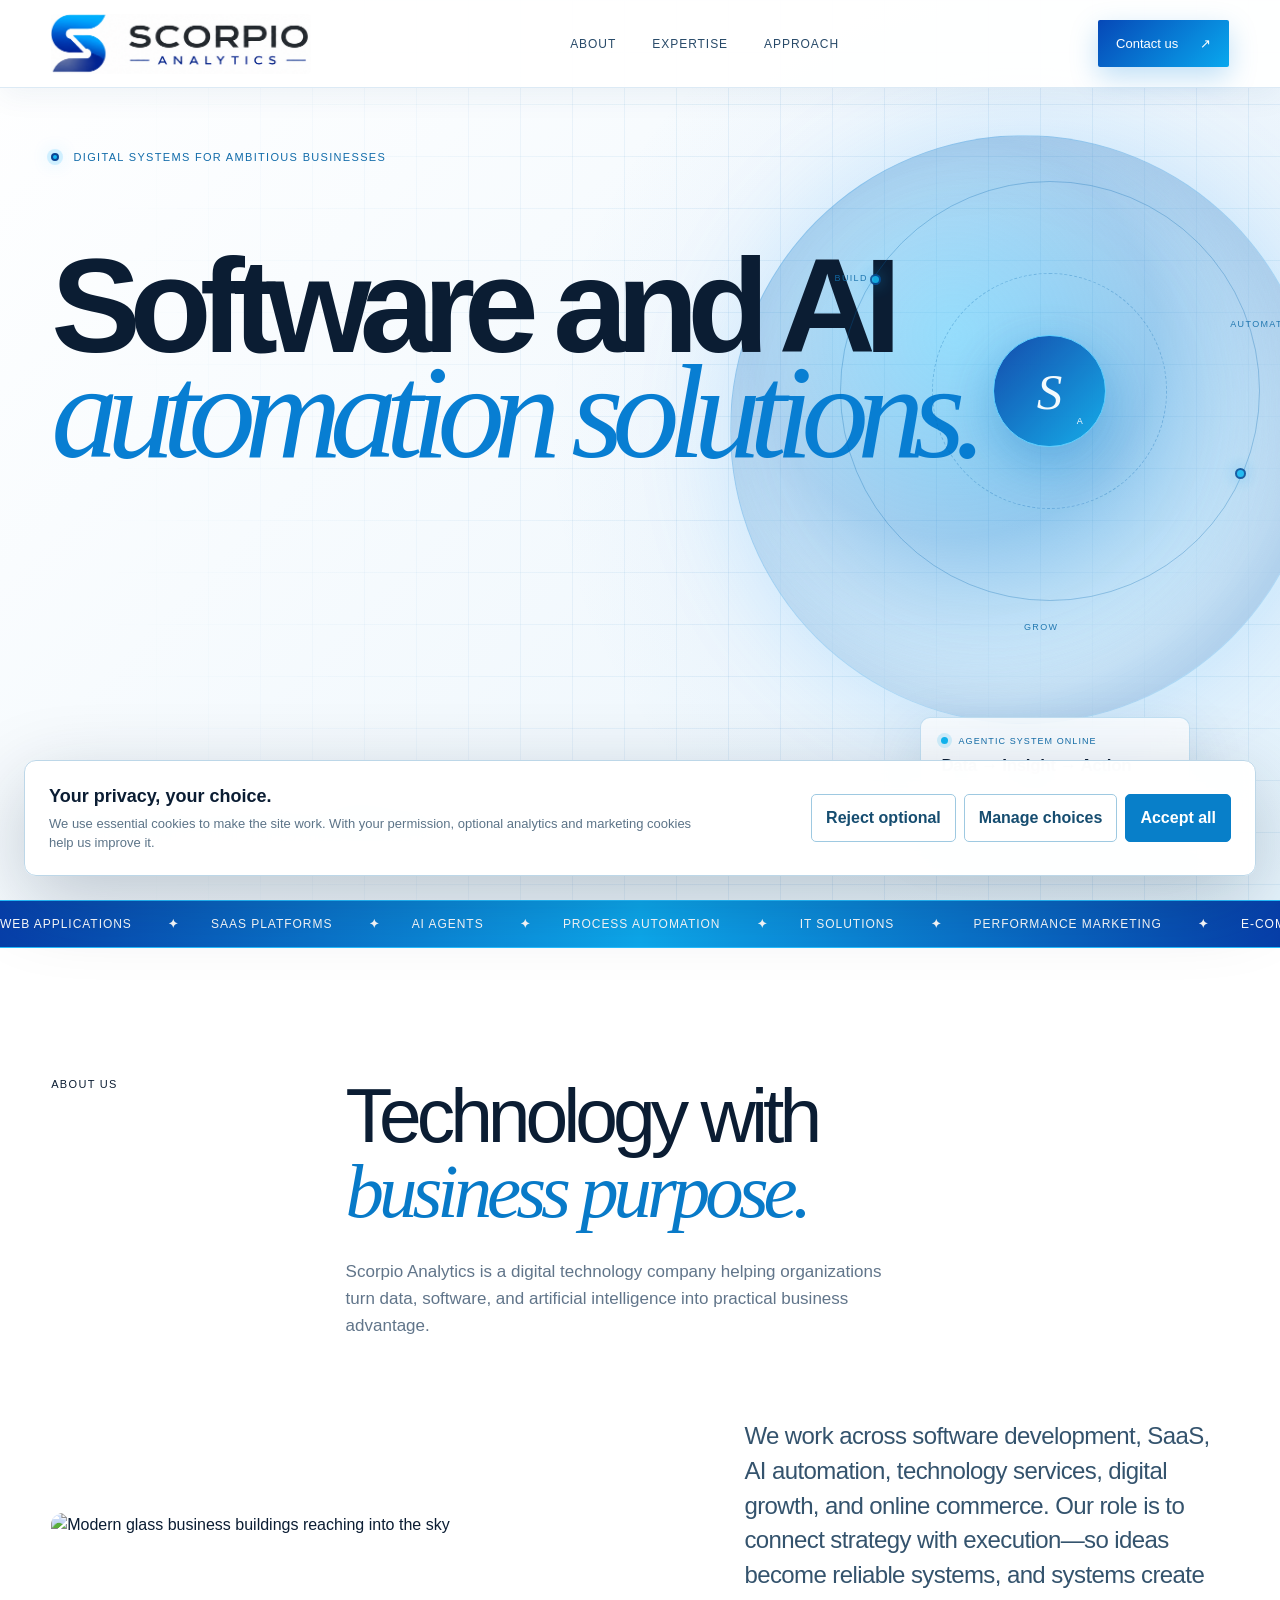
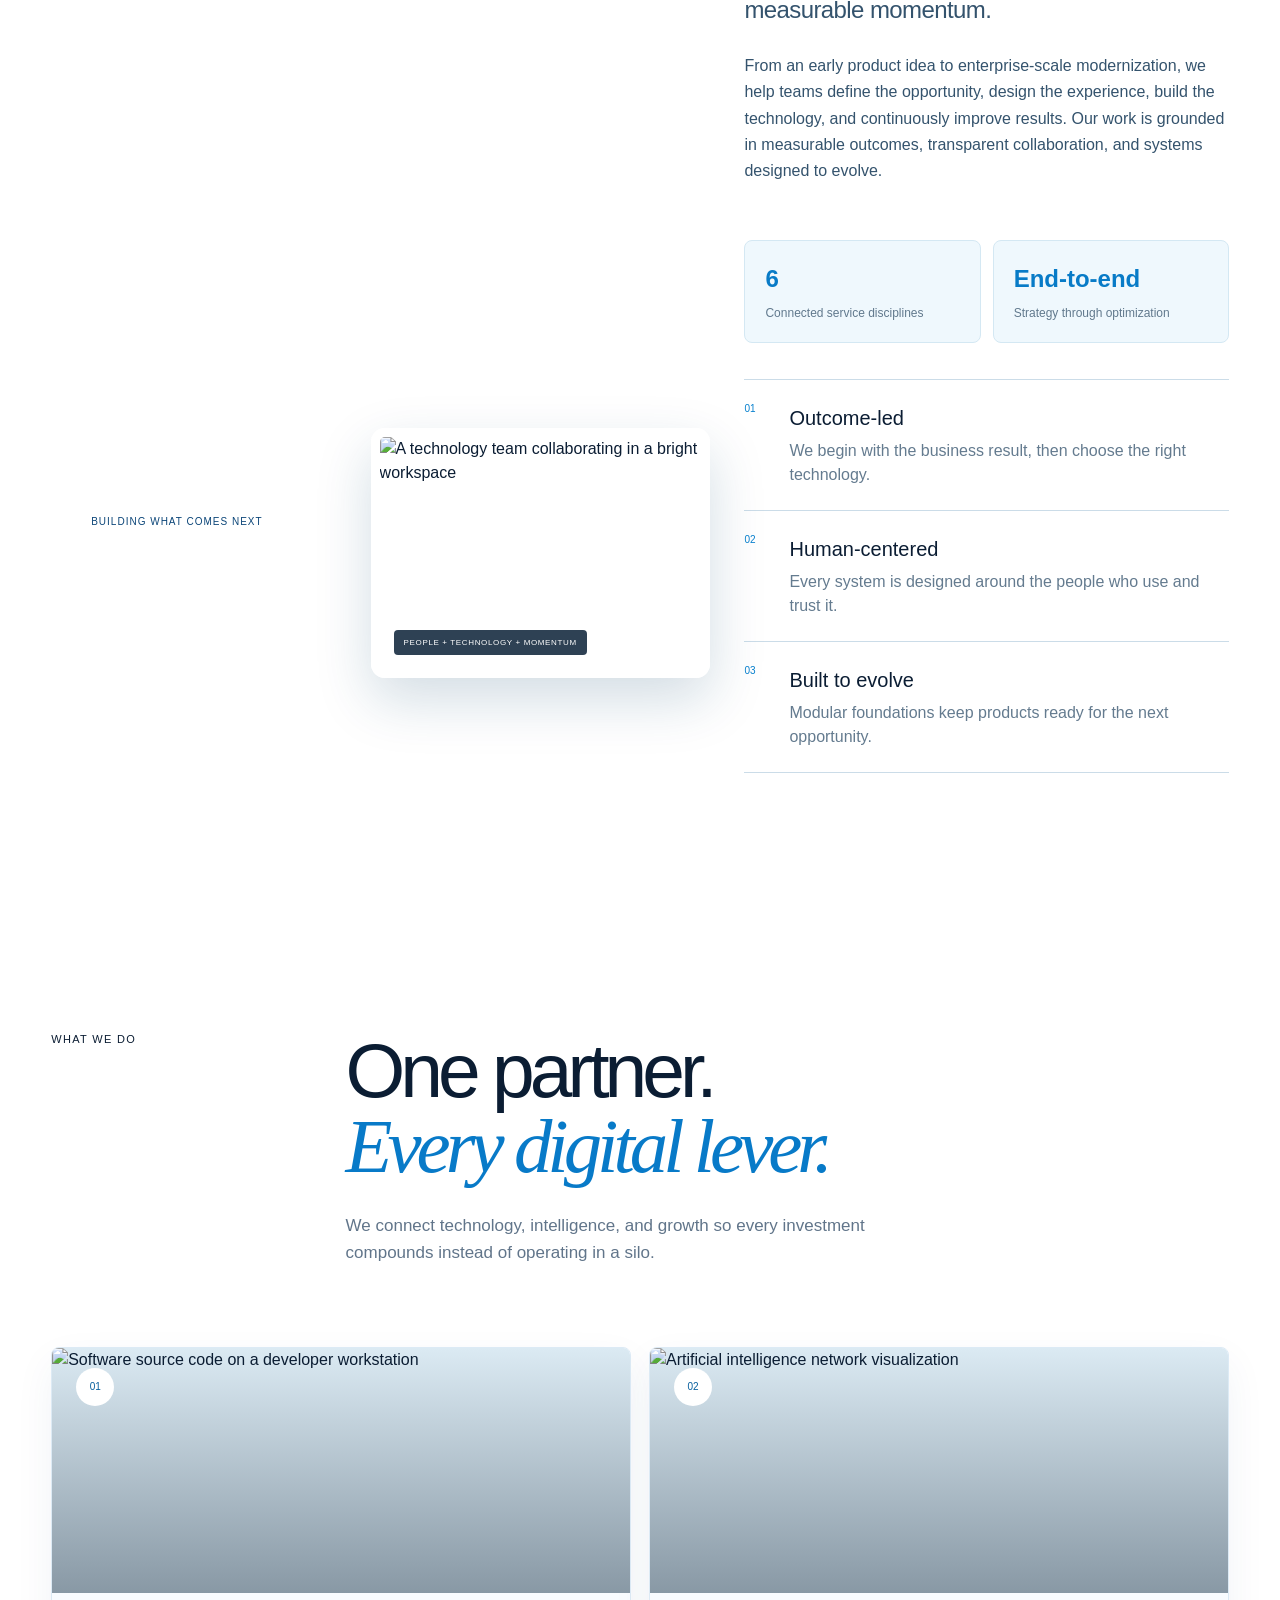
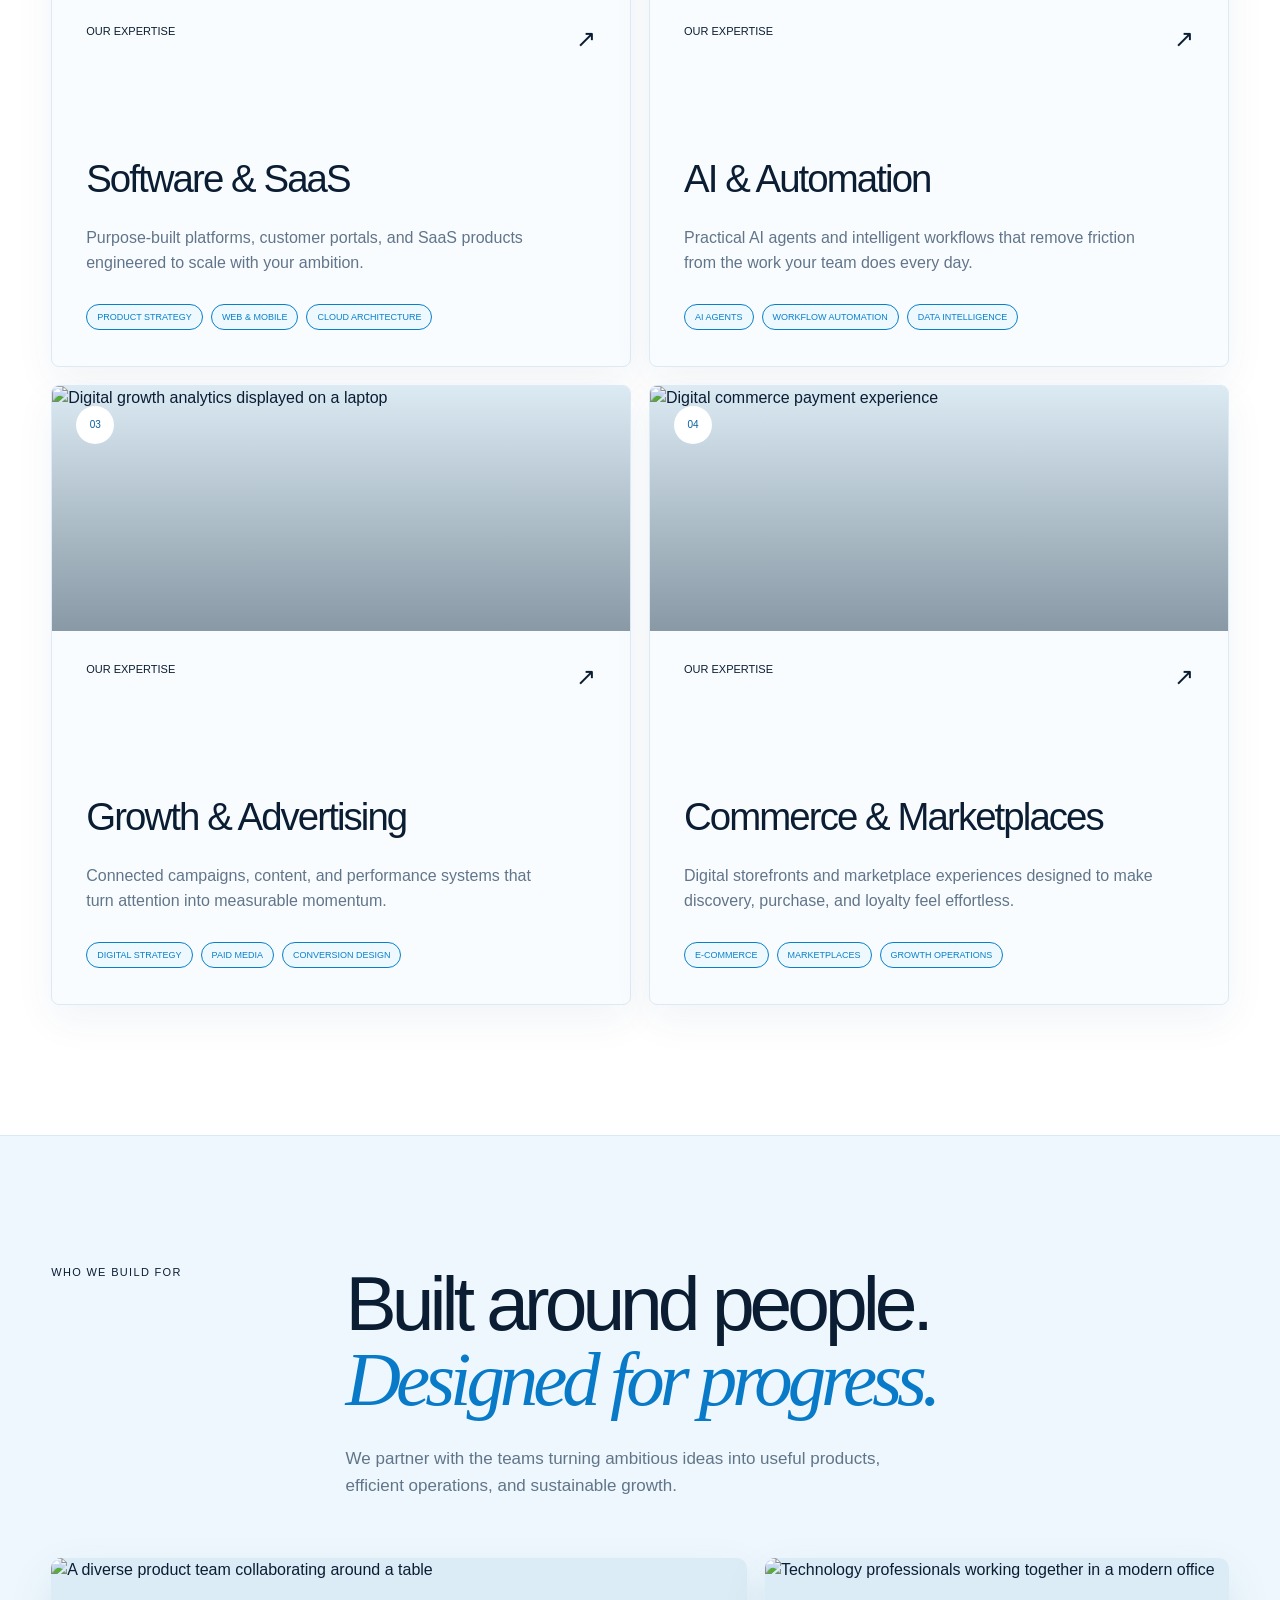
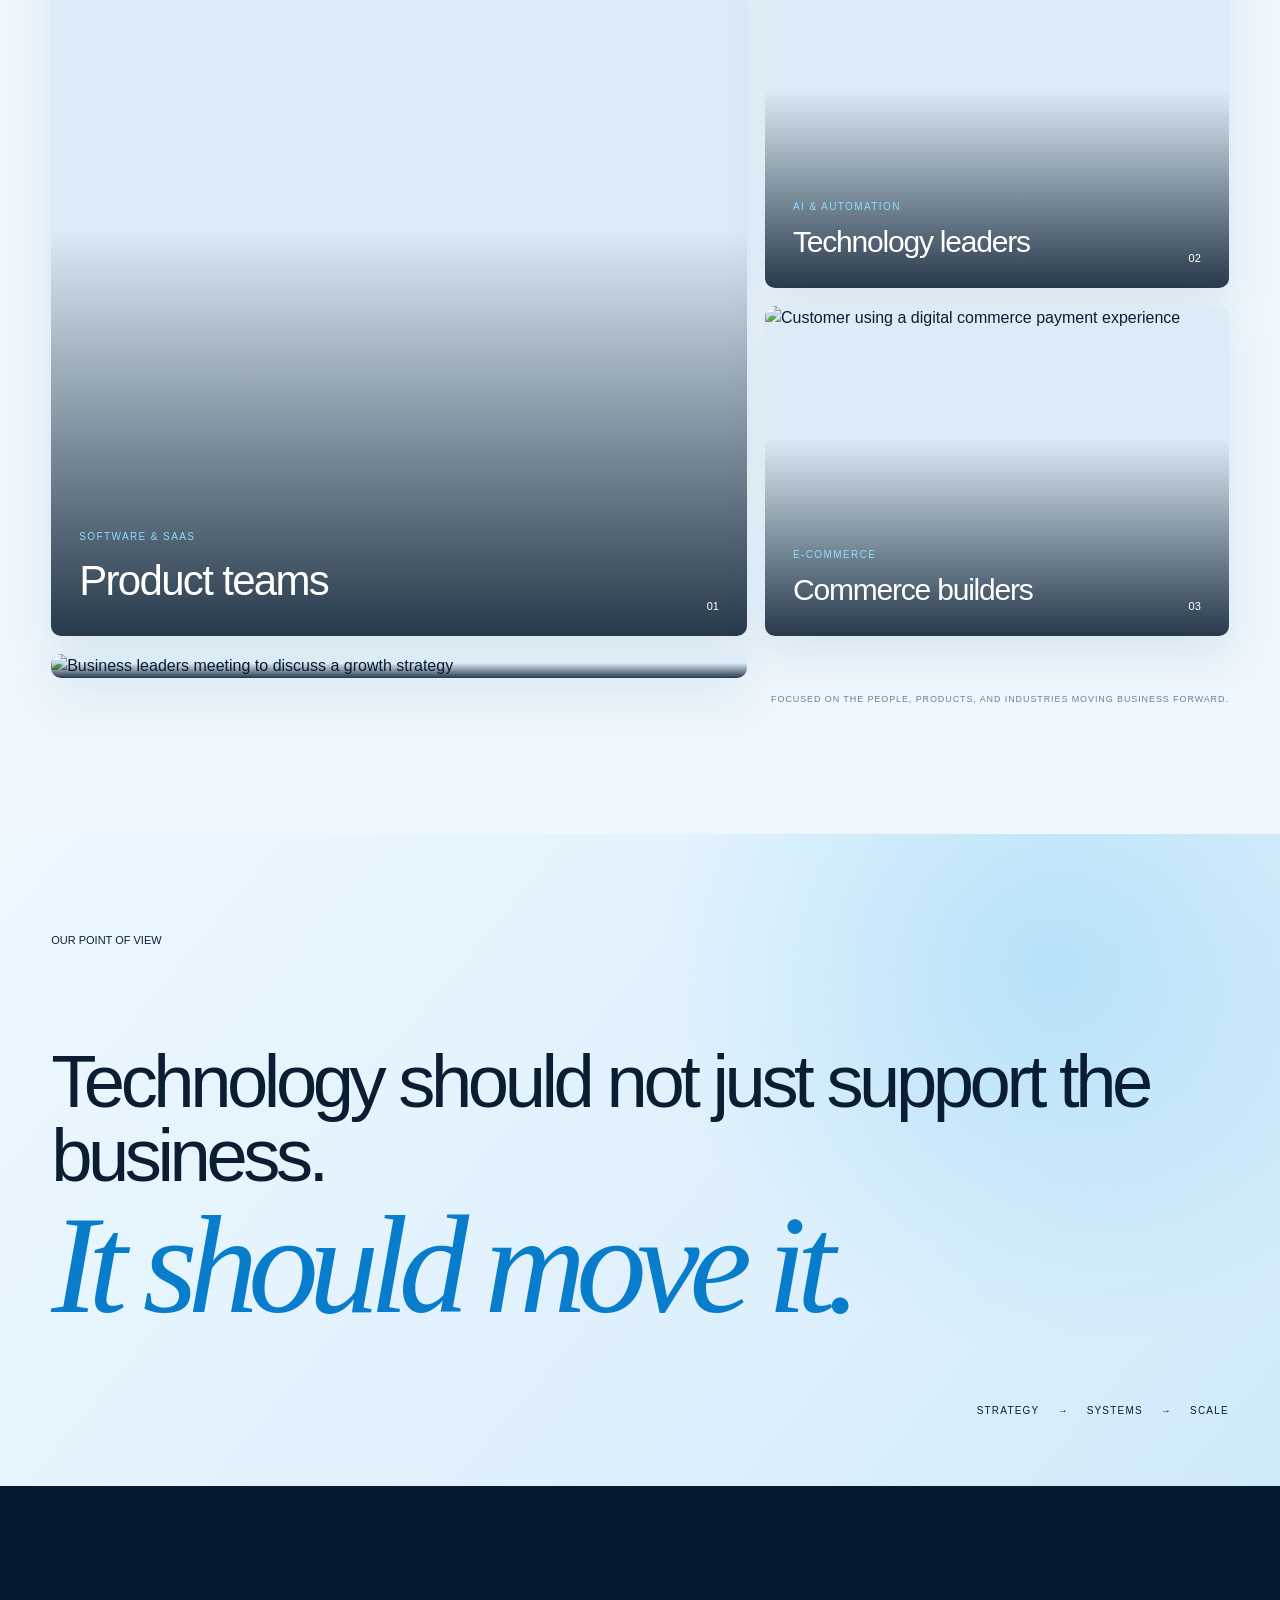
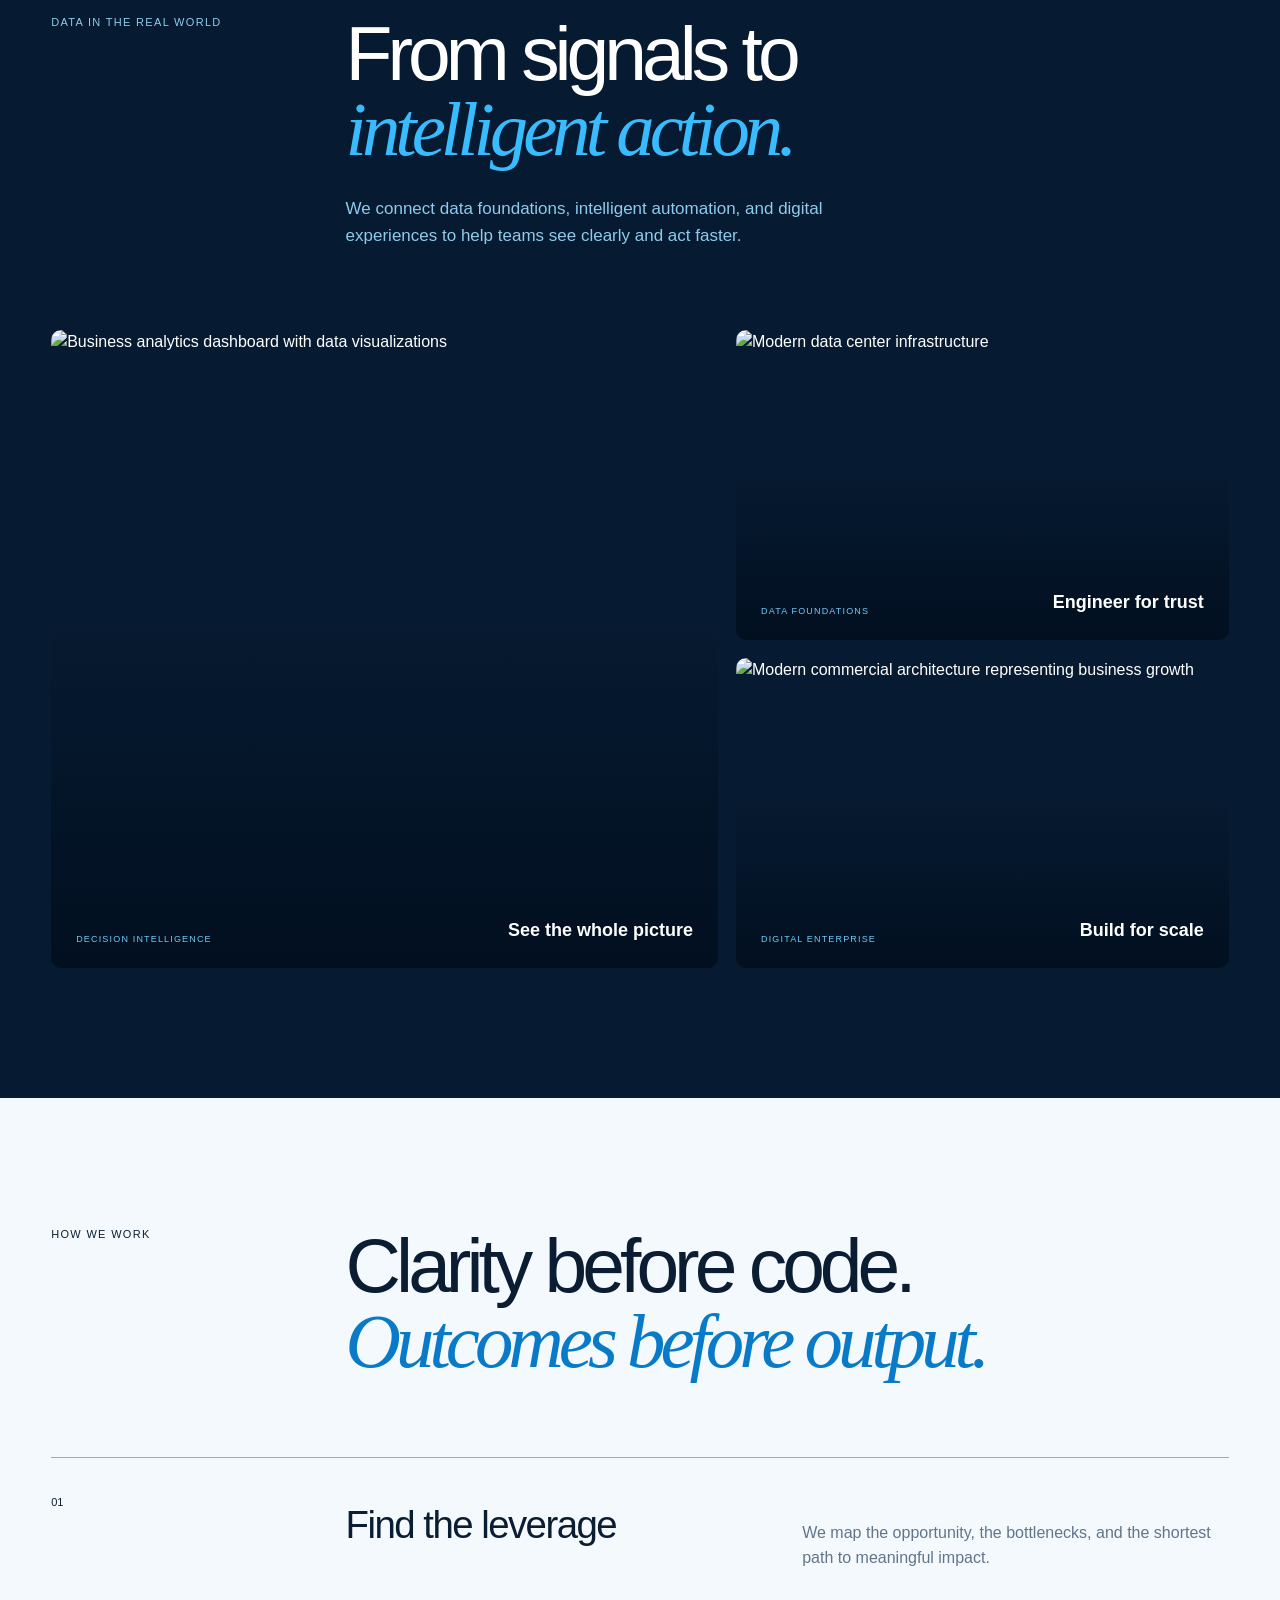
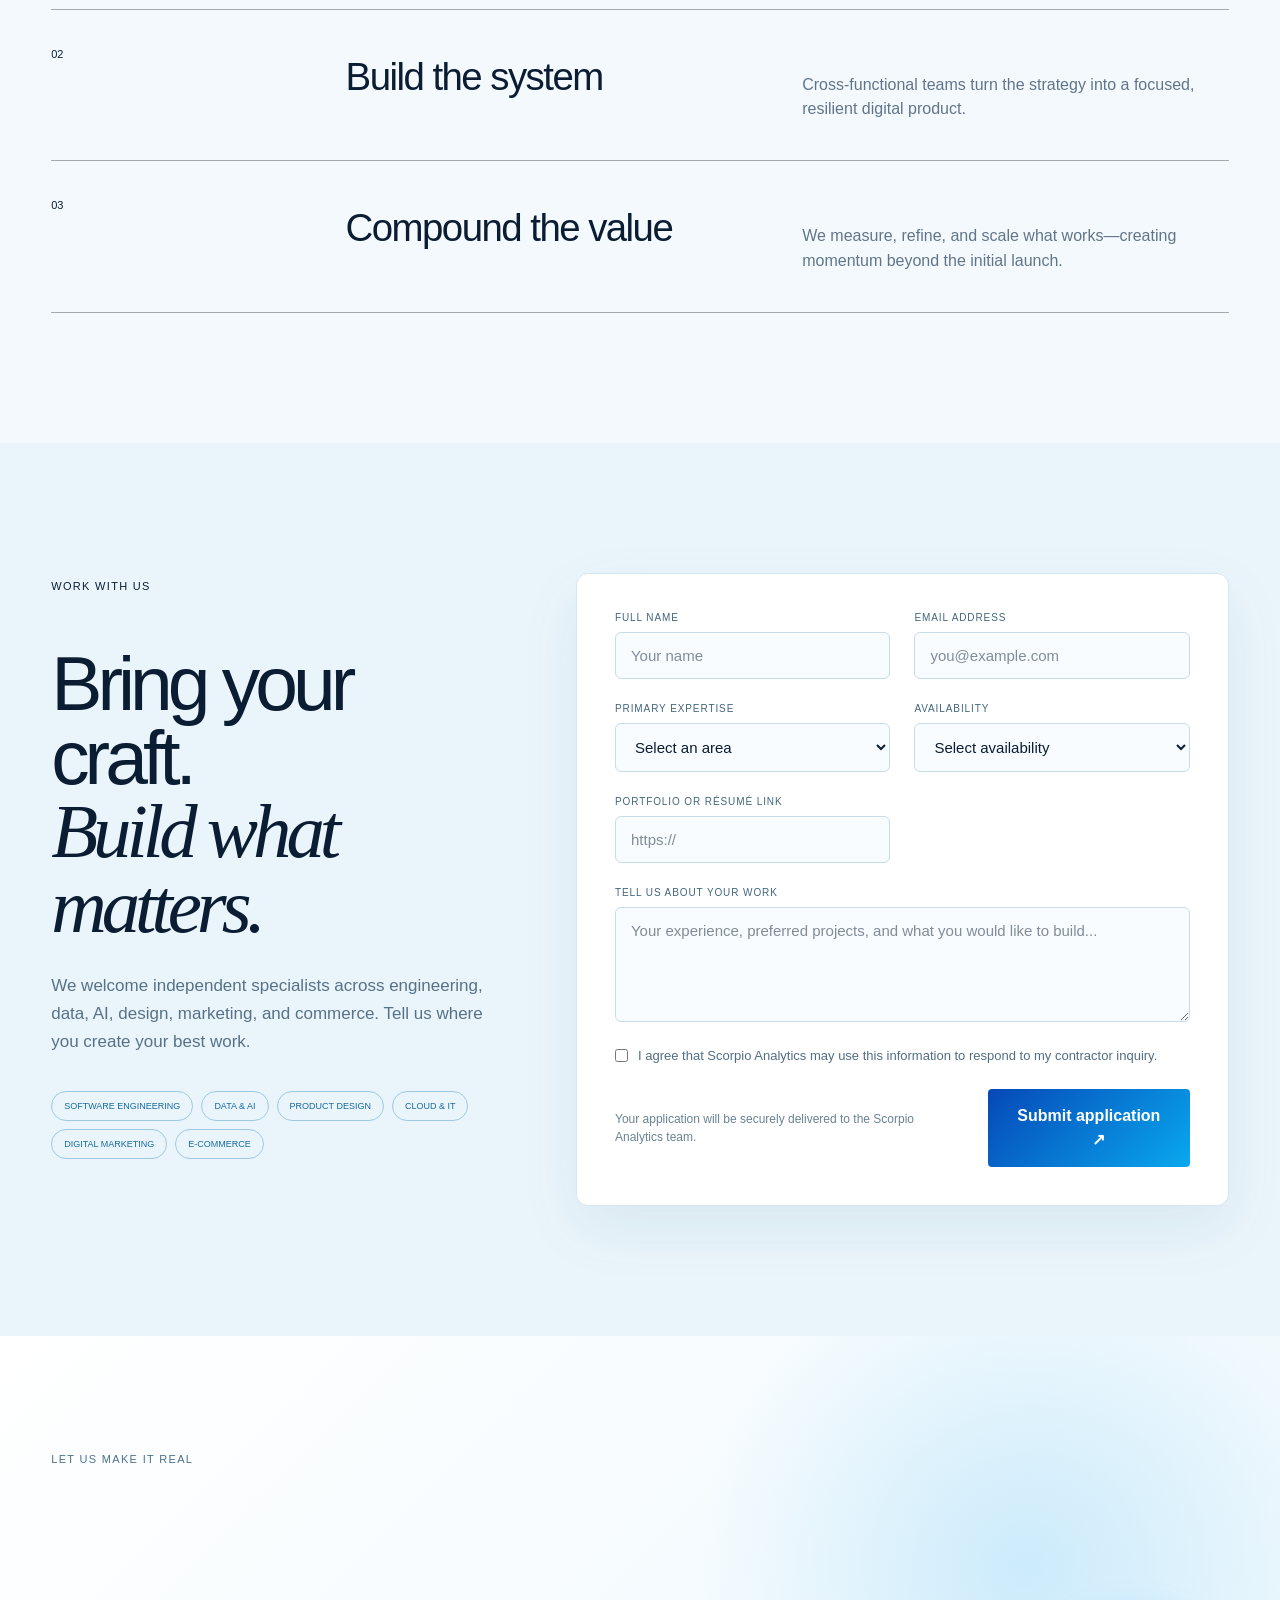
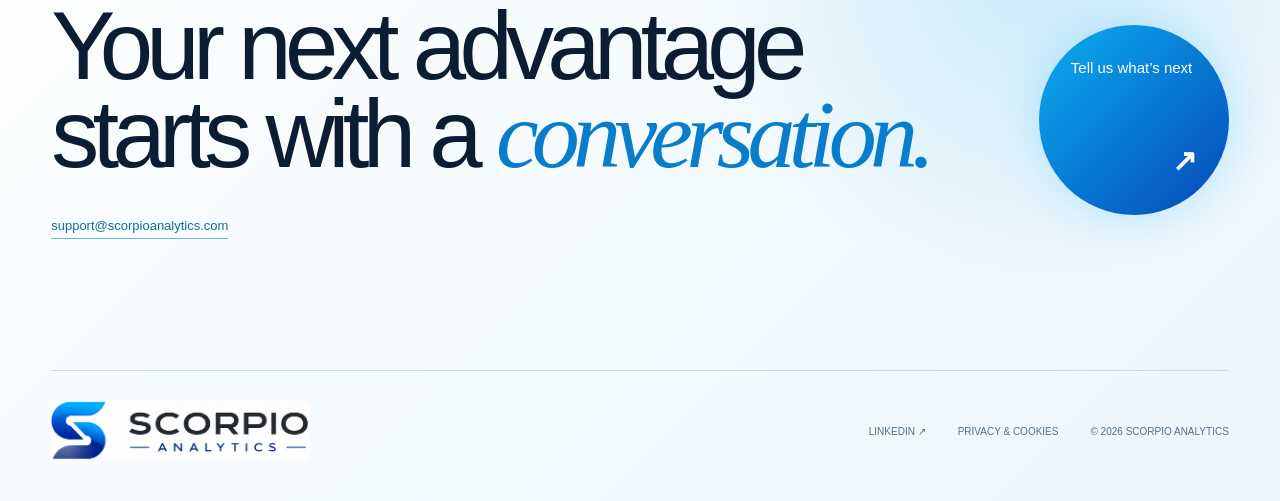
==== commit 1cd28c88: "Submit contractor form inline and remove phone number" ====
--- a/index.html
+++ b/index.html
@@ -1,4 +1,4 @@
-<!DOCTYPE html><html lang="en"><head><meta charSet="utf-8"/><meta name="viewport" content="width=device-width, initial-scale=1"/><link rel="preload" href="/scorpio-logo.png" as="image"/><link rel="preload" href="https://images.unsplash.com/photo-1486406146926-c627a92ad1ab?auto=format&amp;fit=crop&amp;w=1600&amp;q=84" as="image"/><link rel="preload" href="https://images.unsplash.com/photo-1522071820081-009f0129c71c?auto=format&amp;fit=crop&amp;w=1000&amp;q=82" as="image"/><link rel="preload" href="https://images.unsplash.com/photo-1551288049-bebda4e38f71?auto=format&amp;fit=crop&amp;w=1600&amp;q=84" as="image"/><link rel="preload" href="https://images.unsplash.com/photo-1558494949-ef010cbdcc31?auto=format&amp;fit=crop&amp;w=1200&amp;q=84" as="image"/><link rel="preload" href="https://images.unsplash.com/photo-1518005020951-eccb494ad742?auto=format&amp;fit=crop&amp;w=1200&amp;q=84" as="image"/><link rel="stylesheet" href="/assets/index-D-TR2U1t.css" data-rsc-css-href="/assets/index-D-TR2U1t.css" data-precedence="vite-rsc/importer-resources"/><title>Scorpio Analytics | Software, AI Automation &amp; Digital Solutions</title><meta name="description" content="Scorpio Analytics builds software, SaaS products, AI automation, data solutions, digital growth systems, and e-commerce experiences for ambitious businesses."/><meta name="robots" content="index, follow"/><meta name="googlebot" content="index, follow, max-image-preview:large, max-snippet:-1, max-video-preview:-1"/><meta property="og:title" content="Scorpio Analytics | Building What Comes Next"/><meta property="og:description" content="Software, AI automation, data, digital growth, and commerce solutions built as one connected business engine."/><meta property="og:url" content="https://scorpioanalytics.com/"/><meta property="og:site_name" content="Scorpio Analytics"/><meta property="og:type" content="website"/><meta name="twitter:card" content="summary_large_image"/><meta name="twitter:title" content="Scorpio Analytics | Building What Comes Next"/><meta name="twitter:description" content="Software, AI automation, data, digital growth, and commerce solutions."/><link rel="shortcut icon" href="https://scorpioanalytics.com/scorpio-logo.png"/><link rel="icon" href="https://scorpioanalytics.com/scorpio-logo.png"/><link rel="apple-touch-icon" href="https://scorpioanalytics.com/scorpio-logo.png"/><link rel="canonical" href="https://scorpioanalytics.com/"/>
+<!DOCTYPE html><html lang="en"><head><meta charSet="utf-8"/><meta name="viewport" content="width=device-width, initial-scale=1"/><link rel="preload" href="/scorpio-logo.png" as="image"/><link rel="preload" href="https://images.unsplash.com/photo-1486406146926-c627a92ad1ab?auto=format&amp;fit=crop&amp;w=1600&amp;q=84" as="image"/><link rel="preload" href="https://images.unsplash.com/photo-1522071820081-009f0129c71c?auto=format&amp;fit=crop&amp;w=1000&amp;q=82" as="image"/><link rel="preload" href="https://images.unsplash.com/photo-1551288049-bebda4e38f71?auto=format&amp;fit=crop&amp;w=1600&amp;q=84" as="image"/><link rel="preload" href="https://images.unsplash.com/photo-1558494949-ef010cbdcc31?auto=format&amp;fit=crop&amp;w=1200&amp;q=84" as="image"/><link rel="preload" href="https://images.unsplash.com/photo-1518005020951-eccb494ad742?auto=format&amp;fit=crop&amp;w=1200&amp;q=84" as="image"/><link rel="stylesheet" href="/assets/index-CK2LCe1y.css" data-rsc-css-href="/assets/index-CK2LCe1y.css" data-precedence="vite-rsc/importer-resources"/><title>Scorpio Analytics | Software, AI Automation &amp; Digital Solutions</title><meta name="description" content="Scorpio Analytics builds software, SaaS products, AI automation, data solutions, digital growth systems, and e-commerce experiences for ambitious businesses."/><meta name="robots" content="index, follow"/><meta name="googlebot" content="index, follow, max-image-preview:large, max-snippet:-1, max-video-preview:-1"/><meta property="og:title" content="Scorpio Analytics | Building What Comes Next"/><meta property="og:description" content="Software, AI automation, data, digital growth, and commerce solutions built as one connected business engine."/><meta property="og:url" content="https://scorpioanalytics.com/"/><meta property="og:site_name" content="Scorpio Analytics"/><meta property="og:type" content="website"/><meta name="twitter:card" content="summary_large_image"/><meta name="twitter:title" content="Scorpio Analytics | Building What Comes Next"/><meta name="twitter:description" content="Software, AI automation, data, digital growth, and commerce solutions."/><link rel="shortcut icon" href="https://scorpioanalytics.com/scorpio-logo.png"/><link rel="icon" href="https://scorpioanalytics.com/scorpio-logo.png"/><link rel="apple-touch-icon" href="https://scorpioanalytics.com/scorpio-logo.png"/><link rel="canonical" href="https://scorpioanalytics.com/"/>
 <style data-vinext-fonts>/* cyrillic-ext */
 @font-face {
   font-family: 'Geist';
@@ -108,4 +108,4 @@
 
 .__variable_geist_mono_0u8v0x9 { --font-geist-mono: 'Geist Mono', sans-serif; }
 </style>
-<script type="application/ld+json">{"@context":"https://schema.org","@type":"Organization","name":"Scorpio Analytics","url":"https://scorpioanalytics.com/","logo":"https://scorpioanalytics.com/scorpio-logo.png","email":"support@scorpioanalytics.com","telephone":"+91 7997777886","sameAs":["https://www.linkedin.com/company/142884752/"]}</script></head><body class="__variable_geist_15243yi __variable_geist_mono_0u8v0x9"><main><nav class="nav"><a class="brand" href="#top" aria-label="Scorpio Analytics home"><span class="logo-crop"><img src="/scorpio-logo.png" alt="Scorpio Analytics"/></span></a><div class="nav-links" aria-label="Primary navigation"><a href="#about">About</a><a href="#services">Expertise</a><a href="#approach">Approach</a></div><a class="nav-cta" href="#contact">Contact us <span>↗</span></a></nav><section class="hero" id="top"><div class="hero-kicker"><span class="pulse"></span> Digital systems for ambitious businesses</div><h1>Software and AI<br/><em>automation solutions.</em></h1><div class="hero-bottom"><p>Software, AI, growth, and commerce—designed as one connected engine for what your business becomes next.</p><a class="circle-link" href="#services" aria-label="Explore our expertise">↓</a></div><div class="agent-console" aria-label="Live agentic capabilities"><span class="agent-status"><i></i> AGENTIC SYSTEM ONLINE</span><strong data-agent-text="true">Observe → Reason → Act</strong><small>Human-led. AI-accelerated.</small></div><div class="orbit" aria-hidden="true"><div class="orbit-ring ring-one"></div><div class="orbit-ring ring-two"></div><div class="orbit-core">S<span>A</span></div><span class="orbit-label label-one">BUILD</span><span class="orbit-label label-two">AUTOMATE</span><span class="orbit-label label-three">GROW</span></div></section><section class="signal-strip" aria-label="Capabilities"><div class="signal-track"><span>Web applications<!-- --> <b>✦</b></span><span>SaaS platforms<!-- --> <b>✦</b></span><span>AI agents<!-- --> <b>✦</b></span><span>Process automation<!-- --> <b>✦</b></span><span>IT solutions<!-- --> <b>✦</b></span><span>Performance marketing<!-- --> <b>✦</b></span><span>E-commerce<!-- --> <b>✦</b></span><span>Analytics<!-- --> <b>✦</b></span><span>Web applications<!-- --> <b>✦</b></span><span>SaaS platforms<!-- --> <b>✦</b></span><span>AI agents<!-- --> <b>✦</b></span><span>Process automation<!-- --> <b>✦</b></span><span>IT solutions<!-- --> <b>✦</b></span><span>Performance marketing<!-- --> <b>✦</b></span><span>E-commerce<!-- --> <b>✦</b></span><span>Analytics<!-- --> <b>✦</b></span></div></section><section class="about section" id="about"><div class="section-intro"><span class="eyebrow">About us</span><div><h2>Technology with<br/><i>business purpose.</i></h2><p>Scorpio Analytics is a digital technology company helping organizations turn data, software, and artificial intelligence into practical business advantage.</p></div></div><div class="about-layout"><div class="about-visuals"><div class="about-image reveal"><img src="https://images.unsplash.com/photo-1486406146926-c627a92ad1ab?auto=format&amp;fit=crop&amp;w=1600&amp;q=84" alt="Modern glass business buildings reaching into the sky"/><div class="image-chip">Building what comes next</div></div><div class="about-secondary reveal"><img src="https://images.unsplash.com/photo-1522071820081-009f0129c71c?auto=format&amp;fit=crop&amp;w=1000&amp;q=82" alt="A technology team collaborating in a bright workspace"/><span>People + technology + momentum</span></div></div><div class="about-copy"><p>We work across software development, SaaS, AI automation, technology services, digital growth, and online commerce. Our role is to connect strategy with execution—so ideas become reliable systems, and systems create measurable momentum.</p><p class="about-detail">From an early product idea to enterprise-scale modernization, we help teams define the opportunity, design the experience, build the technology, and continuously improve results. Our work is grounded in measurable outcomes, transparent collaboration, and systems designed to evolve.</p><div class="about-stats"><div><b>6</b><span>Connected service disciplines</span></div><div><b>End-to-end</b><span>Strategy through optimization</span></div></div><div class="about-principles"><article><b>01</b><h3>Outcome-led</h3><p>We begin with the business result, then choose the right technology.</p></article><article><b>02</b><h3>Human-centered</h3><p>Every system is designed around the people who use and trust it.</p></article><article><b>03</b><h3>Built to evolve</h3><p>Modular foundations keep products ready for the next opportunity.</p></article></div></div></div></section>    <section class="services section" id="services"><div class="section-intro"><span class="eyebrow">What we do</span><div><h2>One partner.<br/><i>Every digital lever.</i></h2><p>We connect technology, intelligence, and growth so every investment compounds instead of operating in a silo.</p></div></div><div class="service-grid"><a class="service-card" href="/services/software-saas/" aria-label="Email Scorpio Analytics about Software &amp; SaaS"><div class="service-image"><img src="https://images.unsplash.com/photo-1555066931-4365d14bab8c?auto=format&amp;fit=crop&amp;w=1000&amp;q=82" alt="Software source code on a developer workstation" loading="lazy"/><span>01</span></div><div class="service-body"><div class="card-top"><span>OUR EXPERTISE</span><span class="card-arrow">↗</span></div><h3>Software &amp; SaaS</h3><p>Purpose-built platforms, customer portals, and SaaS products engineered to scale with your ambition.</p><div class="tags"><span>Product strategy</span><span>Web &amp; mobile</span><span>Cloud architecture</span></div></div></a><a class="service-card" href="/services/ai-automation/" aria-label="Email Scorpio Analytics about AI &amp; Automation"><div class="service-image"><img src="https://images.unsplash.com/photo-1677442136019-21780ecad995?auto=format&amp;fit=crop&amp;w=1000&amp;q=82" alt="Artificial intelligence network visualization" loading="lazy"/><span>02</span></div><div class="service-body"><div class="card-top"><span>OUR EXPERTISE</span><span class="card-arrow">↗</span></div><h3>AI &amp; Automation</h3><p>Practical AI agents and intelligent workflows that remove friction from the work your team does every day.</p><div class="tags"><span>AI agents</span><span>Workflow automation</span><span>Data intelligence</span></div></div></a><a class="service-card" href="/services/digital-growth/" aria-label="Email Scorpio Analytics about Growth &amp; Advertising"><div class="service-image"><img src="https://images.unsplash.com/photo-1460925895917-afdab827c52f?auto=format&amp;fit=crop&amp;w=1000&amp;q=82" alt="Digital growth analytics displayed on a laptop" loading="lazy"/><span>03</span></div><div class="service-body"><div class="card-top"><span>OUR EXPERTISE</span><span class="card-arrow">↗</span></div><h3>Growth &amp; Advertising</h3><p>Connected campaigns, content, and performance systems that turn attention into measurable momentum.</p><div class="tags"><span>Digital strategy</span><span>Paid media</span><span>Conversion design</span></div></div></a><a class="service-card" href="/services/ecommerce-marketplaces/" aria-label="Email Scorpio Analytics about Commerce &amp; Marketplaces"><div class="service-image"><img src="https://images.unsplash.com/photo-1556742049-0cfed4f6a45d?auto=format&amp;fit=crop&amp;w=1000&amp;q=82" alt="Digital commerce payment experience" loading="lazy"/><span>04</span></div><div class="service-body"><div class="card-top"><span>OUR EXPERTISE</span><span class="card-arrow">↗</span></div><h3>Commerce &amp; Marketplaces</h3><p>Digital storefronts and marketplace experiences designed to make discovery, purchase, and loyalty feel effortless.</p><div class="tags"><span>E-commerce</span><span>Marketplaces</span><span>Growth operations</span></div></div></a></div></section><section class="client-gallery section" id="clients"><div class="section-intro gallery-intro"><span class="eyebrow">Who we build for</span><div><h2>Built around people.<br/><i>Designed for progress.</i></h2><p>We partner with the teams turning ambitious ideas into useful products, efficient operations, and sustainable growth.</p></div></div><div class="client-grid"><a class="client-image card-1" href="#contact" aria-label="Discuss solutions for Product teams"><img src="https://images.unsplash.com/photo-1521737711867-e3b97375f902?auto=format&amp;fit=crop&amp;w=1200&amp;q=82" alt="A diverse product team collaborating around a table" loading="lazy"/><div class="client-caption"><span>Software &amp; SaaS</span><h3>Product teams</h3><b>0<!-- -->1</b></div></a><a class="client-image card-2" href="#contact" aria-label="Discuss solutions for Technology leaders"><img src="https://images.unsplash.com/photo-1551434678-e076c223a692?auto=format&amp;fit=crop&amp;w=1200&amp;q=82" alt="Technology professionals working together in a modern office" loading="lazy"/><div class="client-caption"><span>AI &amp; Automation</span><h3>Technology leaders</h3><b>0<!-- -->2</b></div></a><a class="client-image card-3" href="#contact" aria-label="Discuss solutions for Commerce builders"><img src="https://images.unsplash.com/photo-1556742049-0cfed4f6a45d?auto=format&amp;fit=crop&amp;w=1200&amp;q=82" alt="Customer using a digital commerce payment experience" loading="lazy"/><div class="client-caption"><span>E-commerce</span><h3>Commerce builders</h3><b>0<!-- -->3</b></div></a><a class="client-image card-4" href="#contact" aria-label="Discuss solutions for Growth partners"><img src="https://images.unsplash.com/photo-1556761175-b413da4baf72?auto=format&amp;fit=crop&amp;w=1200&amp;q=82" alt="Business leaders meeting to discuss a growth strategy" loading="lazy"/><div class="client-caption"><span>Digital growth</span><h3>Growth partners</h3><b>0<!-- -->4</b></div></a></div><p class="image-note">Focused on the people, products, and industries moving business forward.</p></section><section class="manifesto"><div class="manifesto-number">OUR POINT OF VIEW</div><p>Technology should not just support the business.</p><h2>It should move it.</h2><div class="manifesto-note"><span>STRATEGY</span><i>→</i><span>SYSTEMS</span><i>→</i><span>SCALE</span></div></section><section class="data-world section"><div class="section-intro"><span class="eyebrow">Data in the real world</span><div><h2>From signals to<br/><i>intelligent action.</i></h2><p>We connect data foundations, intelligent automation, and digital experiences to help teams see clearly and act faster.</p></div></div><div class="data-mosaic"><figure class="data-shot data-wide reveal"><img src="https://images.unsplash.com/photo-1551288049-bebda4e38f71?auto=format&amp;fit=crop&amp;w=1600&amp;q=84" alt="Business analytics dashboard with data visualizations"/><figcaption><span>Decision intelligence</span><b>See the whole picture</b></figcaption></figure><figure class="data-shot reveal"><img src="https://images.unsplash.com/photo-1558494949-ef010cbdcc31?auto=format&amp;fit=crop&amp;w=1200&amp;q=84" alt="Modern data center infrastructure"/><figcaption><span>Data foundations</span><b>Engineer for trust</b></figcaption></figure><figure class="data-shot reveal"><img src="https://images.unsplash.com/photo-1518005020951-eccb494ad742?auto=format&amp;fit=crop&amp;w=1200&amp;q=84" alt="Modern commercial architecture representing business growth"/><figcaption><span>Digital enterprise</span><b>Build for scale</b></figcaption></figure></div></section>    <section class="approach section" id="approach"><div class="section-intro approach-intro"><span class="eyebrow">How we work</span><div><h2>Clarity before code.<br/><i>Outcomes before output.</i></h2></div></div><div class="steps"><article><span>01</span><div><h3>Find the leverage</h3><p>We map the opportunity, the bottlenecks, and the shortest path to meaningful impact.</p></div></article><article><span>02</span><div><h3>Build the system</h3><p>Cross-functional teams turn the strategy into a focused, resilient digital product.</p></div></article><article><span>03</span><div><h3>Compound the value</h3><p>We measure, refine, and scale what works—creating momentum beyond the initial launch.</p></div></article></div></section><section class="contractors section" id="contractors"><div class="contractor-intro"><span class="eyebrow">Work with us</span><h2>Bring your craft.<br/><i>Build what matters.</i></h2><p>We welcome independent specialists across engineering, data, AI, design, marketing, and commerce. Tell us where you create your best work.</p><div class="talent-tags"><span>Software engineering</span><span>Data &amp; AI</span><span>Product design</span><span>Cloud &amp; IT</span><span>Digital marketing</span><span>E-commerce</span></div></div><form class="contractor-form" id="contractor-form" action="https://formsubmit.co/support@scorpioanalytics.com" method="POST"><input type="hidden" name="_subject" value="New contractor application - Scorpio Analytics"/><input type="hidden" name="_template" value="table"/><input type="hidden" name="_next" value="https://scorpioanalytics.com/?submitted=contractor#contractors"/><input type="hidden" name="_url" value="https://scorpioanalytics.com/#contractors"/><input type="text" class="honey-field" tabindex="-1" autoComplete="off" name="_honey"/><div class="field"><label for="contractor-name">Full name</label><input id="contractor-name" type="text" autoComplete="name" required="" placeholder="Your name" name="name"/></div><div class="field"><label for="contractor-email">Email address</label><input id="contractor-email" type="email" autoComplete="email" required="" placeholder="you@example.com" name="email"/></div><div class="field"><label for="contractor-phone">Phone</label><input id="contractor-phone" type="tel" autoComplete="tel" placeholder="Optional" name="phone"/></div><div class="field"><label for="contractor-skill">Primary expertise</label><select id="contractor-skill" name="expertise" required=""><option value="" disabled="" selected="">Select an area</option><option>Software engineering</option><option>Data &amp; AI</option><option>Product design</option><option>Cloud &amp; IT</option><option>Digital marketing</option><option>E-commerce</option><option>Other</option></select></div><div class="field"><label for="contractor-availability">Availability</label><select id="contractor-availability" name="availability" required=""><option value="" disabled="" selected="">Select availability</option><option>Immediately</option><option>Within 2 weeks</option><option>Within 1 month</option><option>Future opportunities</option></select></div><div class="field"><label for="contractor-portfolio">Portfolio or résumé link</label><input id="contractor-portfolio" type="url" placeholder="https://" name="portfolio"/></div><div class="field field-wide"><label for="contractor-message">Tell us about your work</label><textarea id="contractor-message" name="message" rows="5" required="" placeholder="Your experience, preferred projects, and what you would like to build..."></textarea></div><label class="consent field-wide"><input type="checkbox" required="" name="consent"/><span>I agree that Scorpio Analytics may use this information to respond to my contractor inquiry.</span></label><div class="form-footer field-wide"><p>Your application will be securely delivered to the Scorpio Analytics team.</p><button type="submit">Submit application <span>↗</span></button></div></form></section>    <section class="contact" id="contact"><span class="eyebrow light">Let us make it real</span><div class="contact-content"><div><h2>Your next advantage<br/>starts with a <i>conversation.</i></h2><div class="contact-details"><a href="mailto:support@scorpioanalytics.com">support@scorpioanalytics.com</a><a href="tel:+917997777886">+91 79977 77886</a></div></div><a class="contact-button" href="mailto:support@scorpioanalytics.com"><span>Tell us what’s next</span><b>↗</b></a></div><footer><a class="brand footer-brand" href="#top"><span class="logo-crop footer-logo"><img src="/scorpio-logo.png" alt="Scorpio Analytics"/></span></a><div class="footer-meta"><a href="https://www.linkedin.com/company/142884752/" target="_blank" rel="noreferrer">LinkedIn ↗</a><button type="button" class="privacy-link" data-open-privacy="true">Privacy &amp; cookies</button><span>© <!-- -->2026<!-- --> Scorpio Analytics</span></div></footer></section><div class="cookie-banner" id="cookie-banner" role="dialog" aria-label="Cookie preferences" hidden=""><div><strong>Your privacy, your choice.</strong><p>We use essential cookies to make the site work. With your permission, optional analytics and marketing cookies help us improve it.</p></div><div class="cookie-actions"><button type="button" data-cookie="reject">Reject optional</button><button type="button" data-cookie="manage">Manage choices</button><button type="button" class="primary" data-cookie="accept">Accept all</button></div></div><div class="privacy-modal" id="cookie-settings" role="dialog" aria-modal="true" aria-labelledby="cookie-title" hidden=""><div class="modal-card"><button class="modal-close" type="button" data-modal-close="true" aria-label="Close">×</button><span class="eyebrow">Privacy controls</span><h2 id="cookie-title">Cookie preferences</h2><p>Choose which optional cookies Scorpio Analytics may use on this device.</p><label class="preference-row"><span><b>Essential</b><small>Required for security and saved preferences.</small></span><input type="checkbox" disabled="" checked=""/></label><label class="preference-row"><span><b>Analytics</b><small>Helps us understand how the website is used.</small></span><input id="cookie-analytics" type="checkbox"/></label><label class="preference-row"><span><b>Marketing</b><small>Supports relevant campaign measurement.</small></span><input id="cookie-marketing" type="checkbox"/></label><button class="save-preferences" type="button" data-cookie="save">Save preferences</button></div></div><div class="privacy-modal" id="privacy-notice" role="dialog" aria-modal="true" aria-labelledby="privacy-title" hidden=""><div class="modal-card privacy-copy"><button class="modal-close" type="button" data-modal-close="true" aria-label="Close">×</button><span class="eyebrow">Privacy notice</span><h2 id="privacy-title">How we handle information</h2><p>Scorpio Analytics collects only the information you choose to provide through contact and contractor inquiries. It is used to respond to your request, evaluate potential working relationships, and operate this website.</p><p>We do not sell personal information. Contractor form details are submitted through FormSubmit and delivered to our company inbox. FormSubmit processes this information on our behalf. Optional cookie choices are stored locally on your device.</p><p>For privacy questions or requests concerning your information, contact support@scorpioanalytics.com.</p></div></div>  </main><script src="/site.js" defer></script></body></html>+<script type="application/ld+json">{"@context":"https://schema.org","@type":"Organization","name":"Scorpio Analytics","url":"https://scorpioanalytics.com/","logo":"https://scorpioanalytics.com/scorpio-logo.png","email":"support@scorpioanalytics.com","sameAs":["https://www.linkedin.com/company/142884752/"]}</script></head><body class="__variable_geist_15243yi __variable_geist_mono_0u8v0x9"><main><nav class="nav"><a class="brand" href="#top" aria-label="Scorpio Analytics home"><span class="logo-crop"><img src="/scorpio-logo.png" alt="Scorpio Analytics"/></span></a><div class="nav-links" aria-label="Primary navigation"><a href="#about">About</a><a href="#services">Expertise</a><a href="#approach">Approach</a></div><a class="nav-cta" href="#contact">Contact us <span>↗</span></a></nav><section class="hero" id="top"><div class="hero-kicker"><span class="pulse"></span> Digital systems for ambitious businesses</div><h1>Software and AI<br/><em>automation solutions.</em></h1><div class="hero-bottom"><p>Software, AI, growth, and commerce—designed as one connected engine for what your business becomes next.</p><a class="circle-link" href="#services" aria-label="Explore our expertise">↓</a></div><div class="agent-console" aria-label="Live agentic capabilities"><span class="agent-status"><i></i> AGENTIC SYSTEM ONLINE</span><strong data-agent-text="true">Observe → Reason → Act</strong><small>Human-led. AI-accelerated.</small></div><div class="orbit" aria-hidden="true"><div class="orbit-ring ring-one"></div><div class="orbit-ring ring-two"></div><div class="orbit-core">S<span>A</span></div><span class="orbit-label label-one">BUILD</span><span class="orbit-label label-two">AUTOMATE</span><span class="orbit-label label-three">GROW</span></div></section><section class="signal-strip" aria-label="Capabilities"><div class="signal-track"><span>Web applications<!-- --> <b>✦</b></span><span>SaaS platforms<!-- --> <b>✦</b></span><span>AI agents<!-- --> <b>✦</b></span><span>Process automation<!-- --> <b>✦</b></span><span>IT solutions<!-- --> <b>✦</b></span><span>Performance marketing<!-- --> <b>✦</b></span><span>E-commerce<!-- --> <b>✦</b></span><span>Analytics<!-- --> <b>✦</b></span><span>Web applications<!-- --> <b>✦</b></span><span>SaaS platforms<!-- --> <b>✦</b></span><span>AI agents<!-- --> <b>✦</b></span><span>Process automation<!-- --> <b>✦</b></span><span>IT solutions<!-- --> <b>✦</b></span><span>Performance marketing<!-- --> <b>✦</b></span><span>E-commerce<!-- --> <b>✦</b></span><span>Analytics<!-- --> <b>✦</b></span></div></section><section class="about section" id="about"><div class="section-intro"><span class="eyebrow">About us</span><div><h2>Technology with<br/><i>business purpose.</i></h2><p>Scorpio Analytics is a digital technology company helping organizations turn data, software, and artificial intelligence into practical business advantage.</p></div></div><div class="about-layout"><div class="about-visuals"><div class="about-image reveal"><img src="https://images.unsplash.com/photo-1486406146926-c627a92ad1ab?auto=format&amp;fit=crop&amp;w=1600&amp;q=84" alt="Modern glass business buildings reaching into the sky"/><div class="image-chip">Building what comes next</div></div><div class="about-secondary reveal"><img src="https://images.unsplash.com/photo-1522071820081-009f0129c71c?auto=format&amp;fit=crop&amp;w=1000&amp;q=82" alt="A technology team collaborating in a bright workspace"/><span>People + technology + momentum</span></div></div><div class="about-copy"><p>We work across software development, SaaS, AI automation, technology services, digital growth, and online commerce. Our role is to connect strategy with execution—so ideas become reliable systems, and systems create measurable momentum.</p><p class="about-detail">From an early product idea to enterprise-scale modernization, we help teams define the opportunity, design the experience, build the technology, and continuously improve results. Our work is grounded in measurable outcomes, transparent collaboration, and systems designed to evolve.</p><div class="about-stats"><div><b>6</b><span>Connected service disciplines</span></div><div><b>End-to-end</b><span>Strategy through optimization</span></div></div><div class="about-principles"><article><b>01</b><h3>Outcome-led</h3><p>We begin with the business result, then choose the right technology.</p></article><article><b>02</b><h3>Human-centered</h3><p>Every system is designed around the people who use and trust it.</p></article><article><b>03</b><h3>Built to evolve</h3><p>Modular foundations keep products ready for the next opportunity.</p></article></div></div></div></section>    <section class="services section" id="services"><div class="section-intro"><span class="eyebrow">What we do</span><div><h2>One partner.<br/><i>Every digital lever.</i></h2><p>We connect technology, intelligence, and growth so every investment compounds instead of operating in a silo.</p></div></div><div class="service-grid"><a class="service-card" href="/services/software-saas/" aria-label="Email Scorpio Analytics about Software &amp; SaaS"><div class="service-image"><img src="https://images.unsplash.com/photo-1555066931-4365d14bab8c?auto=format&amp;fit=crop&amp;w=1000&amp;q=82" alt="Software source code on a developer workstation" loading="lazy"/><span>01</span></div><div class="service-body"><div class="card-top"><span>OUR EXPERTISE</span><span class="card-arrow">↗</span></div><h3>Software &amp; SaaS</h3><p>Purpose-built platforms, customer portals, and SaaS products engineered to scale with your ambition.</p><div class="tags"><span>Product strategy</span><span>Web &amp; mobile</span><span>Cloud architecture</span></div></div></a><a class="service-card" href="/services/ai-automation/" aria-label="Email Scorpio Analytics about AI &amp; Automation"><div class="service-image"><img src="https://images.unsplash.com/photo-1677442136019-21780ecad995?auto=format&amp;fit=crop&amp;w=1000&amp;q=82" alt="Artificial intelligence network visualization" loading="lazy"/><span>02</span></div><div class="service-body"><div class="card-top"><span>OUR EXPERTISE</span><span class="card-arrow">↗</span></div><h3>AI &amp; Automation</h3><p>Practical AI agents and intelligent workflows that remove friction from the work your team does every day.</p><div class="tags"><span>AI agents</span><span>Workflow automation</span><span>Data intelligence</span></div></div></a><a class="service-card" href="/services/digital-growth/" aria-label="Email Scorpio Analytics about Growth &amp; Advertising"><div class="service-image"><img src="https://images.unsplash.com/photo-1460925895917-afdab827c52f?auto=format&amp;fit=crop&amp;w=1000&amp;q=82" alt="Digital growth analytics displayed on a laptop" loading="lazy"/><span>03</span></div><div class="service-body"><div class="card-top"><span>OUR EXPERTISE</span><span class="card-arrow">↗</span></div><h3>Growth &amp; Advertising</h3><p>Connected campaigns, content, and performance systems that turn attention into measurable momentum.</p><div class="tags"><span>Digital strategy</span><span>Paid media</span><span>Conversion design</span></div></div></a><a class="service-card" href="/services/ecommerce-marketplaces/" aria-label="Email Scorpio Analytics about Commerce &amp; Marketplaces"><div class="service-image"><img src="https://images.unsplash.com/photo-1556742049-0cfed4f6a45d?auto=format&amp;fit=crop&amp;w=1000&amp;q=82" alt="Digital commerce payment experience" loading="lazy"/><span>04</span></div><div class="service-body"><div class="card-top"><span>OUR EXPERTISE</span><span class="card-arrow">↗</span></div><h3>Commerce &amp; Marketplaces</h3><p>Digital storefronts and marketplace experiences designed to make discovery, purchase, and loyalty feel effortless.</p><div class="tags"><span>E-commerce</span><span>Marketplaces</span><span>Growth operations</span></div></div></a></div></section><section class="client-gallery section" id="clients"><div class="section-intro gallery-intro"><span class="eyebrow">Who we build for</span><div><h2>Built around people.<br/><i>Designed for progress.</i></h2><p>We partner with the teams turning ambitious ideas into useful products, efficient operations, and sustainable growth.</p></div></div><div class="client-grid"><a class="client-image card-1" href="#contact" aria-label="Discuss solutions for Product teams"><img src="https://images.unsplash.com/photo-1521737711867-e3b97375f902?auto=format&amp;fit=crop&amp;w=1200&amp;q=82" alt="A diverse product team collaborating around a table" loading="lazy"/><div class="client-caption"><span>Software &amp; SaaS</span><h3>Product teams</h3><b>0<!-- -->1</b></div></a><a class="client-image card-2" href="#contact" aria-label="Discuss solutions for Technology leaders"><img src="https://images.unsplash.com/photo-1551434678-e076c223a692?auto=format&amp;fit=crop&amp;w=1200&amp;q=82" alt="Technology professionals working together in a modern office" loading="lazy"/><div class="client-caption"><span>AI &amp; Automation</span><h3>Technology leaders</h3><b>0<!-- -->2</b></div></a><a class="client-image card-3" href="#contact" aria-label="Discuss solutions for Commerce builders"><img src="https://images.unsplash.com/photo-1556742049-0cfed4f6a45d?auto=format&amp;fit=crop&amp;w=1200&amp;q=82" alt="Customer using a digital commerce payment experience" loading="lazy"/><div class="client-caption"><span>E-commerce</span><h3>Commerce builders</h3><b>0<!-- -->3</b></div></a><a class="client-image card-4" href="#contact" aria-label="Discuss solutions for Growth partners"><img src="https://images.unsplash.com/photo-1556761175-b413da4baf72?auto=format&amp;fit=crop&amp;w=1200&amp;q=82" alt="Business leaders meeting to discuss a growth strategy" loading="lazy"/><div class="client-caption"><span>Digital growth</span><h3>Growth partners</h3><b>0<!-- -->4</b></div></a></div><p class="image-note">Focused on the people, products, and industries moving business forward.</p></section><section class="manifesto"><div class="manifesto-number">OUR POINT OF VIEW</div><p>Technology should not just support the business.</p><h2>It should move it.</h2><div class="manifesto-note"><span>STRATEGY</span><i>→</i><span>SYSTEMS</span><i>→</i><span>SCALE</span></div></section><section class="data-world section"><div class="section-intro"><span class="eyebrow">Data in the real world</span><div><h2>From signals to<br/><i>intelligent action.</i></h2><p>We connect data foundations, intelligent automation, and digital experiences to help teams see clearly and act faster.</p></div></div><div class="data-mosaic"><figure class="data-shot data-wide reveal"><img src="https://images.unsplash.com/photo-1551288049-bebda4e38f71?auto=format&amp;fit=crop&amp;w=1600&amp;q=84" alt="Business analytics dashboard with data visualizations"/><figcaption><span>Decision intelligence</span><b>See the whole picture</b></figcaption></figure><figure class="data-shot reveal"><img src="https://images.unsplash.com/photo-1558494949-ef010cbdcc31?auto=format&amp;fit=crop&amp;w=1200&amp;q=84" alt="Modern data center infrastructure"/><figcaption><span>Data foundations</span><b>Engineer for trust</b></figcaption></figure><figure class="data-shot reveal"><img src="https://images.unsplash.com/photo-1518005020951-eccb494ad742?auto=format&amp;fit=crop&amp;w=1200&amp;q=84" alt="Modern commercial architecture representing business growth"/><figcaption><span>Digital enterprise</span><b>Build for scale</b></figcaption></figure></div></section>    <section class="approach section" id="approach"><div class="section-intro approach-intro"><span class="eyebrow">How we work</span><div><h2>Clarity before code.<br/><i>Outcomes before output.</i></h2></div></div><div class="steps"><article><span>01</span><div><h3>Find the leverage</h3><p>We map the opportunity, the bottlenecks, and the shortest path to meaningful impact.</p></div></article><article><span>02</span><div><h3>Build the system</h3><p>Cross-functional teams turn the strategy into a focused, resilient digital product.</p></div></article><article><span>03</span><div><h3>Compound the value</h3><p>We measure, refine, and scale what works—creating momentum beyond the initial launch.</p></div></article></div></section><section class="contractors section" id="contractors"><div class="contractor-intro"><span class="eyebrow">Work with us</span><h2>Bring your craft.<br/><i>Build what matters.</i></h2><p>We welcome independent specialists across engineering, data, AI, design, marketing, and commerce. Tell us where you create your best work.</p><div class="talent-tags"><span>Software engineering</span><span>Data &amp; AI</span><span>Product design</span><span>Cloud &amp; IT</span><span>Digital marketing</span><span>E-commerce</span></div></div><form class="contractor-form" id="contractor-form" action="https://formsubmit.co/support@scorpioanalytics.com" method="POST"><input type="hidden" name="_subject" value="New contractor application - Scorpio Analytics"/><input type="hidden" name="_template" value="table"/><input type="hidden" name="_next" value="https://scorpioanalytics.com/?submitted=contractor#contractors"/><input type="hidden" name="_url" value="https://scorpioanalytics.com/#contractors"/><input type="text" class="honey-field" tabindex="-1" autoComplete="off" name="_honey"/><div class="field"><label for="contractor-name">Full name</label><input id="contractor-name" type="text" autoComplete="name" required="" placeholder="Your name" name="name"/></div><div class="field"><label for="contractor-email">Email address</label><input id="contractor-email" type="email" autoComplete="email" required="" placeholder="you@example.com" name="email"/></div><div class="field"><label for="contractor-skill">Primary expertise</label><select id="contractor-skill" name="expertise" required=""><option value="" disabled="" selected="">Select an area</option><option>Software engineering</option><option>Data &amp; AI</option><option>Product design</option><option>Cloud &amp; IT</option><option>Digital marketing</option><option>E-commerce</option><option>Other</option></select></div><div class="field"><label for="contractor-availability">Availability</label><select id="contractor-availability" name="availability" required=""><option value="" disabled="" selected="">Select availability</option><option>Immediately</option><option>Within 2 weeks</option><option>Within 1 month</option><option>Future opportunities</option></select></div><div class="field"><label for="contractor-portfolio">Portfolio or résumé link</label><input id="contractor-portfolio" type="url" placeholder="https://" name="portfolio"/></div><div class="field field-wide"><label for="contractor-message">Tell us about your work</label><textarea id="contractor-message" name="message" rows="5" required="" placeholder="Your experience, preferred projects, and what you would like to build..."></textarea></div><label class="consent field-wide"><input type="checkbox" required="" name="consent"/><span>I agree that Scorpio Analytics may use this information to respond to my contractor inquiry.</span></label><div class="form-footer field-wide"><p>Your application will be securely delivered to the Scorpio Analytics team.</p><button type="submit">Submit application <span>↗</span></button></div><div class="form-message field-wide" id="contractor-form-message" role="status" aria-live="polite" hidden=""></div></form></section>    <section class="contact" id="contact"><span class="eyebrow light">Let us make it real</span><div class="contact-content"><div><h2>Your next advantage<br/>starts with a <i>conversation.</i></h2><div class="contact-details"><a href="mailto:support@scorpioanalytics.com">support@scorpioanalytics.com</a></div></div><a class="contact-button" href="mailto:support@scorpioanalytics.com"><span>Tell us what’s next</span><b>↗</b></a></div><footer><a class="brand footer-brand" href="#top"><span class="logo-crop footer-logo"><img src="/scorpio-logo.png" alt="Scorpio Analytics"/></span></a><div class="footer-meta"><a href="https://www.linkedin.com/company/142884752/" target="_blank" rel="noreferrer">LinkedIn ↗</a><button type="button" class="privacy-link" data-open-privacy="true">Privacy &amp; cookies</button><span>© <!-- -->2026<!-- --> Scorpio Analytics</span></div></footer></section><div class="cookie-banner" id="cookie-banner" role="dialog" aria-label="Cookie preferences" hidden=""><div><strong>Your privacy, your choice.</strong><p>We use essential cookies to make the site work. With your permission, optional analytics and marketing cookies help us improve it.</p></div><div class="cookie-actions"><button type="button" data-cookie="reject">Reject optional</button><button type="button" data-cookie="manage">Manage choices</button><button type="button" class="primary" data-cookie="accept">Accept all</button></div></div><div class="privacy-modal" id="cookie-settings" role="dialog" aria-modal="true" aria-labelledby="cookie-title" hidden=""><div class="modal-card"><button class="modal-close" type="button" data-modal-close="true" aria-label="Close">×</button><span class="eyebrow">Privacy controls</span><h2 id="cookie-title">Cookie preferences</h2><p>Choose which optional cookies Scorpio Analytics may use on this device.</p><label class="preference-row"><span><b>Essential</b><small>Required for security and saved preferences.</small></span><input type="checkbox" disabled="" checked=""/></label><label class="preference-row"><span><b>Analytics</b><small>Helps us understand how the website is used.</small></span><input id="cookie-analytics" type="checkbox"/></label><label class="preference-row"><span><b>Marketing</b><small>Supports relevant campaign measurement.</small></span><input id="cookie-marketing" type="checkbox"/></label><button class="save-preferences" type="button" data-cookie="save">Save preferences</button></div></div><div class="privacy-modal" id="privacy-notice" role="dialog" aria-modal="true" aria-labelledby="privacy-title" hidden=""><div class="modal-card privacy-copy"><button class="modal-close" type="button" data-modal-close="true" aria-label="Close">×</button><span class="eyebrow">Privacy notice</span><h2 id="privacy-title">How we handle information</h2><p>Scorpio Analytics collects only the information you choose to provide through contact and contractor inquiries. It is used to respond to your request, evaluate potential working relationships, and operate this website.</p><p>We do not sell personal information. Contractor form details are submitted through FormSubmit and delivered to our company inbox. FormSubmit processes this information on our behalf. Optional cookie choices are stored locally on your device.</p><p>For privacy questions or requests concerning your information, contact support@scorpioanalytics.com.</p></div></div>  </main><script src="/site.js" defer></script></body></html>
--- a/assets/index-CK2LCe1y.css
+++ b/assets/index-CK2LCe1y.css
@@ -0,0 +1,2 @@
+/*! tailwindcss v4.2.1 | MIT License | https://tailwindcss.com */
+@layer properties{@supports (((-webkit-hyphens:none)) and (not (margin-trim:inline))) or ((-moz-orient:inline) and (not (color:rgb(from red r g b)))){*,:before,:after,::backdrop{--tw-blur:initial;--tw-brightness:initial;--tw-contrast:initial;--tw-grayscale:initial;--tw-hue-rotate:initial;--tw-invert:initial;--tw-opacity:initial;--tw-saturate:initial;--tw-sepia:initial;--tw-drop-shadow:initial;--tw-drop-shadow-color:initial;--tw-drop-shadow-alpha:100%;--tw-drop-shadow-size:initial}}}@layer theme{:root,:host{--font-sans:ui-sans-serif, system-ui, sans-serif, "Apple Color Emoji", "Segoe UI Emoji", "Segoe UI Symbol", "Noto Color Emoji";--font-mono:ui-monospace, SFMono-Regular, Menlo, Monaco, Consolas, "Liberation Mono", "Courier New", monospace;--spacing:.25rem;--default-font-family:var(--font-sans);--default-mono-font-family:var(--font-mono)}}@layer base{*,:after,:before,::backdrop{box-sizing:border-box;border:0 solid;margin:0;padding:0}::file-selector-button{box-sizing:border-box;border:0 solid;margin:0;padding:0}html,:host{-webkit-text-size-adjust:100%;tab-size:4;line-height:1.5;font-family:var(--default-font-family,ui-sans-serif, system-ui, sans-serif, "Apple Color Emoji", "Segoe UI Emoji", "Segoe UI Symbol", "Noto Color Emoji");font-feature-settings:var(--default-font-feature-settings,normal);font-variation-settings:var(--default-font-variation-settings,normal);-webkit-tap-highlight-color:transparent}hr{height:0;color:inherit;border-top-width:1px}abbr:where([title]){-webkit-text-decoration:underline dotted;text-decoration:underline dotted}h1,h2,h3,h4,h5,h6{font-size:inherit;font-weight:inherit}a{color:inherit;-webkit-text-decoration:inherit;-webkit-text-decoration:inherit;-webkit-text-decoration:inherit;-webkit-text-decoration:inherit;text-decoration:inherit}b,strong{font-weight:bolder}code,kbd,samp,pre{font-family:var(--default-mono-font-family,ui-monospace, SFMono-Regular, Menlo, Monaco, Consolas, "Liberation Mono", "Courier New", monospace);font-feature-settings:var(--default-mono-font-feature-settings,normal);font-variation-settings:var(--default-mono-font-variation-settings,normal);font-size:1em}small{font-size:80%}sub,sup{vertical-align:baseline;font-size:75%;line-height:0;position:relative}sub{bottom:-.25em}sup{top:-.5em}table{text-indent:0;border-color:inherit;border-collapse:collapse}:-moz-focusring{outline:auto}progress{vertical-align:baseline}summary{display:list-item}ol,ul,menu{list-style:none}img,svg,video,canvas,audio,iframe,embed,object{vertical-align:middle;display:block}img,video{max-width:100%;height:auto}button,input,select,optgroup,textarea{font:inherit;font-feature-settings:inherit;font-variation-settings:inherit;letter-spacing:inherit;color:inherit;opacity:1;background-color:#0000;border-radius:0}::file-selector-button{font:inherit;font-feature-settings:inherit;font-variation-settings:inherit;letter-spacing:inherit;color:inherit;opacity:1;background-color:#0000;border-radius:0}:where(select:is([multiple],[size])) optgroup{font-weight:bolder}:where(select:is([multiple],[size])) optgroup option{padding-inline-start:20px}::file-selector-button{margin-inline-end:4px}::placeholder{opacity:1}@supports (not ((-webkit-appearance:-apple-pay-button))) or (contain-intrinsic-size:1px){::placeholder{color:currentColor}@supports (color:color-mix(in lab, red, red)){::placeholder{color:color-mix(in oklab, currentcolor 50%, transparent)}}}textarea{resize:vertical}::-webkit-search-decoration{-webkit-appearance:none}::-webkit-date-and-time-value{min-height:1lh;text-align:inherit}::-webkit-datetime-edit{display:inline-flex}::-webkit-datetime-edit-fields-wrapper{padding:0}::-webkit-datetime-edit{padding-block:0}::-webkit-datetime-edit-year-field{padding-block:0}::-webkit-datetime-edit-month-field{padding-block:0}::-webkit-datetime-edit-day-field{padding-block:0}::-webkit-datetime-edit-hour-field{padding-block:0}::-webkit-datetime-edit-minute-field{padding-block:0}::-webkit-datetime-edit-second-field{padding-block:0}::-webkit-datetime-edit-millisecond-field{padding-block:0}::-webkit-datetime-edit-meridiem-field{padding-block:0}::-webkit-calendar-picker-indicator{line-height:1}:-moz-ui-invalid{box-shadow:none}button,input:where([type=button],[type=reset],[type=submit]){appearance:button}::file-selector-button{appearance:button}::-webkit-inner-spin-button{height:auto}::-webkit-outer-spin-button{height:auto}[hidden]:where(:not([hidden=until-found])){display:none!important}}@layer components;@layer utilities{.visible{visibility:visible}.relative{position:relative}.static{position:static}.start{inset-inline-start:var(--spacing)}.end{inset-inline-end:var(--spacing)}.flex{display:flex}.hidden{display:none}.table{display:table}.resize{resize:both}.blur{--tw-blur:blur(8px);filter:var(--tw-blur,) var(--tw-brightness,) var(--tw-contrast,) var(--tw-grayscale,) var(--tw-hue-rotate,) var(--tw-invert,) var(--tw-saturate,) var(--tw-sepia,) var(--tw-drop-shadow,)}}*{box-sizing:border-box}body{background:var(--paper);color:var(--ink);font-family:var(--font-geist-sans),Arial,sans-serif;margin:0}a{color:inherit;text-decoration:none}.nav{border-bottom:1px solid var(--line);z-index:10;justify-content:space-between;align-items:center;height:88px;padding:0 4vw;display:flex;position:relative}.brand{letter-spacing:-.03em;align-items:center;gap:12px;font-size:14px;font-weight:800;display:flex}.brand-mark{background:var(--ink);width:31px;height:31px;color:var(--acid);font-family:var(--font-geist-mono);border-radius:50%;place-items:center;display:grid}.brand-light{color:#8a8d86;font-weight:500}.nav-links{font:12px var(--font-geist-mono);text-transform:uppercase;letter-spacing:.08em;gap:36px;display:flex}.nav-links a,.footer-meta a{transition:opacity .2s}.nav-links a:hover,.footer-meta a:hover{opacity:.5}.nav-cta{background:var(--ink);color:#fff;border-radius:2px;padding:14px 18px;font-size:13px}.nav-cta span{color:var(--acid);margin-left:18px}.hero{height:calc(100vh - 88px);min-height:690px;max-height:920px;padding:7vh 4vw 4vw;position:relative;overflow:hidden}.hero-kicker,.eyebrow{font:11px var(--font-geist-mono);text-transform:uppercase;letter-spacing:.12em}.pulse{background:var(--acid);border:2px solid var(--ink);width:8px;height:8px;box-shadow:0 0 0 4px var(--acid);border-radius:50%;margin-right:10px;display:inline-block}.hero h1{letter-spacing:-.085em;z-index:2;max-width:1150px;margin:10vh 0 0;font-size:clamp(78px,11.4vw,176px);font-weight:700;line-height:.78;position:relative}h1 em,h2 i{font-family:Georgia,serif;font-weight:400}.hero h1 em{color:#0000;-webkit-text-stroke:2px var(--ink)}.hero-bottom{z-index:2;justify-content:space-between;align-items:flex-end;display:flex;position:absolute;bottom:4vw;left:4vw;right:4vw}.hero-bottom p{width:min(430px,43vw);color:var(--muted);margin:0;font-size:16px;line-height:1.55}.circle-link{border:1px solid var(--ink);border-radius:50%;place-items:center;width:58px;height:58px;font-size:22px;transition:all .25s;display:grid}.circle-link:hover{background:var(--acid);transform:rotate(-45deg)}.orbit{aspect-ratio:1;opacity:.9;width:40vw;min-width:480px;position:absolute;top:8vh;right:-3vw}.orbit-ring{border:1px solid #11141233;border-radius:50%;position:absolute;inset:9%}.ring-two{border-style:dashed;animation:26s linear infinite reverse spin;inset:27%}.ring-one:before,.ring-one:after{content:"";background:var(--acid);border:2px solid var(--ink);border-radius:50%;width:11px;height:11px;position:absolute}.ring-one:before{top:22%;left:7%}.ring-one:after{bottom:29%;right:3%}.orbit-core{background:var(--ink);color:var(--acid);border-radius:50%;place-items:center;font:italic clamp(38px,4vw,68px) Georgia;display:grid;position:absolute;inset:39%}.orbit-core span{font:9px var(--font-geist-mono);position:absolute;bottom:18%;right:20%}.orbit-label{font:9px var(--font-geist-mono);letter-spacing:.15em;position:absolute}.label-one{top:27%;left:8%}.label-two{top:36%;right:3%}.label-three{bottom:3%;left:45%}.signal-strip{background:var(--acid);border-block:1px solid var(--ink);padding:16px 0;overflow:hidden}.signal-track{width:max-content;animation:28s linear infinite marquee;display:flex}.signal-track span{font:12px var(--font-geist-mono);text-transform:uppercase;letter-spacing:.08em;white-space:nowrap;padding-right:32px}.signal-track b{margin-left:32px}.section{padding:130px 4vw}.section-intro{grid-template-columns:1fr 3fr;margin-bottom:80px;display:grid}.section-intro h2{letter-spacing:-.065em;margin:0 0 28px;font-size:clamp(48px,6vw,92px);line-height:.98}.section-intro p{max-width:550px;color:var(--muted);font-size:17px;line-height:1.6}.service-grid{border-top:1px solid var(--line);border-left:1px solid var(--line);grid-template-columns:repeat(2,1fr);display:grid}.service-card{border-right:1px solid var(--line);border-bottom:1px solid var(--line);flex-direction:column;min-height:410px;padding:34px;transition:all .25s;display:flex}.service-card:hover{background:var(--ink);color:#fff}.service-card:hover .card-arrow{color:var(--acid);transform:rotate(45deg)}.card-top{font:11px var(--font-geist-mono);justify-content:space-between;display:flex}.card-arrow{font-size:24px;transition:all .25s}.service-card h3{letter-spacing:-.05em;margin:auto 0 18px;font-size:clamp(32px,3vw,48px)}.service-card p{max-width:470px;color:var(--muted);margin:0 0 28px;line-height:1.55}.tags{flex-wrap:wrap;gap:8px;display:flex}.tags span{font:9px var(--font-geist-mono);text-transform:uppercase;border:1px solid;border-radius:99px;padding:7px 10px}.manifesto{background:var(--acid);flex-direction:column;justify-content:center;min-height:580px;padding:100px 4vw 70px;display:flex}.manifesto-number{font:11px var(--font-geist-mono);margin-bottom:11vh}.manifesto p{letter-spacing:-.06em;margin:0;font-size:clamp(36px,5.8vw,88px);line-height:1}.manifesto h2{letter-spacing:-.07em;margin:12px 0 80px;font:italic 400 clamp(72px,11vw,168px)/.85 Georgia}.manifesto-note{font:10px var(--font-geist-mono);letter-spacing:.12em;align-self:flex-end;align-items:center;gap:18px;display:flex}.approach-intro{margin-bottom:50px}.steps{border-top:1px solid var(--ink)}.steps article{border-bottom:1px solid #11141259;grid-template-columns:1fr 3fr;padding:38px 0;display:grid}.steps article>span{font:11px var(--font-geist-mono)}.steps article div{grid-template-columns:1fr 1fr;align-items:baseline;gap:30px;display:grid}.steps h3{letter-spacing:-.04em;margin:0;font-size:clamp(25px,3vw,42px)}.steps p{color:var(--muted);max-width:430px;margin:0;line-height:1.55}.contact{background:var(--ink);color:#fff;padding:110px 4vw 40px}.contact-content{justify-content:space-between;align-items:center;gap:40px;min-height:500px;display:flex}.contact h2{letter-spacing:-.07em;margin:0;font-size:clamp(52px,7.5vw,112px);line-height:.92}.contact-button{background:var(--acid);height:190px;color:var(--ink);border-radius:50%;flex-direction:column;flex:0 0 190px;justify-content:space-between;padding:32px;font-size:15px;transition:transform .25s;display:flex}.contact-button:hover{transform:rotate(7deg)scale(1.03)}.contact-button b{align-self:flex-end;font-size:30px}footer{border-top:1px solid #3c403b;justify-content:space-between;align-items:center;padding-top:30px;display:flex}.footer-brand .brand-mark{color:var(--ink);background:#fff}.footer-meta{color:#8e938a;font:10px var(--font-geist-mono);text-transform:uppercase;gap:32px;display:flex}@keyframes spin{to{transform:rotate(360deg)}}@keyframes marquee{to{transform:translate(-50%)}}@media (prefers-reduced-motion:reduce){html{scroll-behavior:auto}.ring-two,.signal-track{animation:none}}@media (width<=760px){.nav{height:72px;padding:0 20px}.nav-links{display:none}.nav-cta{padding:12px;font-size:0}.nav-cta span{margin:0;font-size:17px}.hero{height:auto;min-height:720px;padding:60px 20px 28px}.hero h1{margin-top:100px;font-size:clamp(62px,21vw,98px)}.hero h1 em{-webkit-text-stroke-width:1px}.hero-bottom{bottom:28px;left:20px;right:20px}.hero-bottom p{width:75%;font-size:14px}.circle-link{width:46px;height:46px}.orbit{opacity:.65;width:90vw;min-width:330px;top:45px;right:-33vw}.section{padding:88px 20px}.section-intro,.steps article{grid-template-columns:1fr;gap:34px}.section-intro{margin-bottom:50px}.section-intro h2{font-size:50px}.service-grid{grid-template-columns:1fr}.service-card{min-height:350px;padding:26px}.manifesto{min-height:520px;padding:80px 20px 50px}.manifesto-number{margin-bottom:80px}.manifesto h2{margin-bottom:70px;font-size:76px}.manifesto-note{gap:8px;font-size:8px}.steps article div{grid-template-columns:1fr;gap:14px}.contact{padding:80px 20px 30px}.contact-content{flex-direction:column;justify-content:center;align-items:flex-start;min-height:560px}.contact h2{font-size:57px}.contact-button{flex-basis:150px;align-self:flex-end;width:150px;height:150px;padding:25px}footer{align-items:flex-start;gap:28px}.footer-meta{text-align:right;flex-direction:column;gap:8px}}:root{--ink:#06182d;--paper:#f4f8fb;--acid:#26b8ff;--line:#0c365b2b;--muted:#61758a}body{background:var(--paper)}.nav{color:#fff;background:#041427f0;border-bottom-color:#4dbdff33;position:absolute;top:0;left:0;right:0}.brand-mark{color:#fff;background:linear-gradient(135deg,#1fc8ff,#0757bb);box-shadow:0 0 20px #26b8ff4d}.brand-light{color:#75cfff}.nav-cta{background:linear-gradient(135deg,#0a78dd,#21b9ff);box-shadow:0 10px 28px #0080dc40}.nav-cta span{color:#fff}.hero{color:#fff;background:radial-gradient(circle at 78%,#0c81d96b,#0000 24%),radial-gradient(circle at 83% 46%,#0fcdff24,#0000 43%),linear-gradient(122deg,#031122 0%,#061c38 55%,#031325 100%);height:min(900px,100vh);min-height:720px;padding-top:calc(88px + 7vh)}.hero:before{content:"";background-image:linear-gradient(#32aef212 1px,#0000 1px),linear-gradient(90deg,#32aef212 1px,#0000 1px);background-size:52px 52px;position:absolute;inset:0;-webkit-mask-image:linear-gradient(90deg,#0000 8%,#000 55%,#000);mask-image:linear-gradient(90deg,#0000 8%,#000 55%,#000)}.hero:after{content:"";background:radial-gradient(circle at 40% 36%,#25c2ff52,#031c37d1 40%,#010b19f7 67%);border:1px solid #59cfff40;border-radius:50%;width:46vw;min-width:500px;height:46vw;min-height:500px;position:absolute;top:15%;right:-3vw;box-shadow:inset -35px -20px 90px #010814,0 0 100px #009bff3b}.hero-kicker{z-index:3;color:#8bdcff;position:relative}.hero h1{text-shadow:0 4px 35px #00000040;font-size:clamp(74px,10.5vw,162px)}.hero h1 em{color:#3ec8ff;-webkit-text-stroke:0;text-shadow:0 0 32px #34c1ff47}.circle-link:hover{background:#28baff}.orbit{z-index:2;filter:drop-shadow(0 0 16px #27beff66);top:15%;right:-2vw}.orbit-core{color:#55d1ff;background:#011022e6;border:1px solid #45cfff;box-shadow:0 0 55px #1ab1ff59}.signal-strip{color:#fff;background:linear-gradient(90deg,#0753a7,#0c92e4,#0753a7);border-color:#25bfff}.service-grid{border:0;gap:18px}.service-card{background:#fff;border:1px solid #d8e5ef;border-radius:8px;box-shadow:0 18px 55px #021f3912}.service-card:hover{background:linear-gradient(145deg,#071b34,#0a3158);transform:translateY(-4px);box-shadow:0 24px 60px #01254733}.tags span{color:#087fca;background:#eef8ff}.contact{background:radial-gradient(circle at 80% 30%,#0b4e83,#0000 25%),#031225}.contact-button{color:#fff;background:linear-gradient(135deg,#65d9ff,#0787dc);box-shadow:0 0 45px #1fb1ff40}@media (width<=760px){.nav{position:absolute}.hero{padding-top:132px}.hero:after{min-width:360px;min-height:360px;top:11%;right:-50%}.orbit{top:90px;right:-37vw}.hero h1{font-size:clamp(58px,19vw,90px)}}.logo-crop{background:#fff;border-radius:8px;flex:0 0 52px;width:52px;height:52px;display:block;position:relative;overflow:hidden;box-shadow:0 5px 18px #0070ce38}.logo-crop img{object-fit:contain;width:142px;max-width:none;height:142px;position:absolute;top:-25px;left:-45px}.footer-logo{box-shadow:none;background:#fff}@media (width<=760px){.logo-crop{flex-basis:44px;width:44px;height:44px}.logo-crop img{width:120px;height:120px;top:-21px;left:-38px}.brand{gap:9px;font-size:12px}}.logo-crop{width:260px;height:60px;box-shadow:none;border-radius:5px;flex-basis:260px}.logo-crop img{object-fit:fill;width:395px;max-width:none;height:229px;top:-88px;left:-74px}.footer-logo{flex-basis:260px;width:260px;height:60px}@media (width<=760px){.logo-crop,.footer-logo{flex-basis:205px;width:205px;height:48px}.logo-crop img{width:313px;height:181px;top:-69px;left:-59px}}body{color:#0b1d33;background:#f7fbff}.nav{color:#0b1d33;background:#fffffff5;border-bottom-color:#dceaf5;box-shadow:0 8px 30px #0d48760f}.nav-links{color:#284a69}.nav-cta{color:#fff;background:linear-gradient(135deg,#0648b7,#09a8ee)}.hero{color:#0b1d33;background:radial-gradient(circle at 82% 47%,#19aef138,#0000 24%),radial-gradient(circle at 82% 48%,#3385e21a,#0000 44%),linear-gradient(135deg,#fff 0%,#f1f8fd 62%,#e7f5fd 100%)}.hero:before{background-image:linear-gradient(#1377bf14 1px,#0000 1px),linear-gradient(90deg,#1377bf14 1px,#0000 1px)}.hero:after{background:radial-gradient(circle at 38% 34%,#4acdff6b,#1881d247 38%,#daf2ffb8 69%);border-color:#0e84d63b;box-shadow:inset -35px -20px 90px #0a52a640,0 0 100px #009bff29}.hero-kicker{color:#126caa}.pulse{background:#13b8f5;border-color:#0c4593;box-shadow:0 0 0 4px #26b8ff2e,0 0 18px #27baff73}.hero h1{text-shadow:none}.hero h1 em{color:#087ed2;text-shadow:none}.hero-bottom p{color:#536c82}.circle-link{color:#087ac3;background:#fff;border-color:#138bd4}.circle-link:hover{color:#fff;background:#118fd8}.orbit{filter:drop-shadow(0 14px 30px #1177bf26)}.orbit-ring{border-color:#0867af52}.ring-one:before,.ring-one:after{background:#14b8f1;border-color:#075098;box-shadow:0 0 15px #18a9ef8c}.orbit-core{color:#fff;background:linear-gradient(135deg,#073ea5,#0aaae8);border-color:#58ceff;box-shadow:0 15px 45px #0b68bb40}.orbit-label{color:#126da9}.signal-strip{background:linear-gradient(90deg,#073fa9,#0da9ed,#073fa9)}.services{background:#fff}.section-intro h2 i{color:#087ac8}.service-card{background:#f9fcff;border-color:#dceaf5;box-shadow:0 15px 40px #0b4a780f}.service-card:hover{color:#0b1d33;background:linear-gradient(145deg,#eef8ff,#dff2fc);box-shadow:0 20px 45px #0b51841f}.service-card:hover p{color:#526b80}.service-card:hover .card-arrow{color:#087ccc}.service-card:hover .tags span{color:#087fca;background:#fff}.manifesto{color:#0b1d33;background:radial-gradient(circle at 82% 20%,#1caaef33,#0000 33%),linear-gradient(130deg,#edf8ff,#dceffc 70%,#cfeafa)}.manifesto h2{color:#087dcc;text-shadow:none}.approach{background:#f4f9fd}.steps{border-top-color:#90afc5}.contact{color:#0b1d33;background:radial-gradient(circle at 80% 30%,#1ca9ed2e,#0000 28%),linear-gradient(135deg,#fff,#eaf6fd)}.eyebrow.light{color:#4d708c}.contact h2 i{color:#087dcb}.contact-button{color:#fff;background:linear-gradient(135deg,#0aaef0,#0648b9)}.contact footer{border-top-color:#c8dde9}.footer-meta{color:#547087}.client-gallery{background:#eef7fd;border-top:1px solid #d8eaf5}.gallery-intro{margin-bottom:58px}.client-grid{grid-template-rows:330px 330px;grid-template-columns:1.2fr .8fr;gap:18px;display:grid}.client-image{background:#dcecf6;border-radius:10px;margin:0;position:relative;overflow:hidden;box-shadow:0 18px 45px #0e4e7d1a}.client-image img{object-fit:cover;width:100%;height:100%;transition:transform .55s;display:block}.client-image:hover img{transform:scale(1.035)}.client-image:after{content:"";background:linear-gradient(#0000,#021528d4);position:absolute;inset:40% 0 0}.client-image .client-caption{z-index:2;color:#fff;grid-template-columns:1fr auto;align-items:end;display:grid;position:absolute;bottom:24px;left:28px;right:28px}.client-image .client-caption span{font:10px var(--font-geist-mono);text-transform:uppercase;letter-spacing:.14em;color:#8cddff;grid-column:1/-1;margin-bottom:7px}.client-image .client-caption h3{letter-spacing:-.04em;margin:0;font-size:30px}.client-image .client-caption b{font:11px var(--font-geist-mono);font-weight:400}.card-1{grid-row:1/3}.card-1 .client-caption h3{font-size:42px}.image-note{color:#698095;font:9px var(--font-geist-mono);text-transform:uppercase;letter-spacing:.1em;text-align:right;margin:16px 0 0}@media (width<=760px){.client-grid{grid-template-rows:none;grid-template-columns:1fr}.client-image,.card-1{grid-row:auto;height:300px}.client-image .client-caption{bottom:20px;left:20px;right:20px}.client-image .client-caption h3,.card-1 .client-caption h3{font-size:28px}}.service-card,.client-image{cursor:pointer}.service-card:focus-visible,.client-image:focus-visible,.nav a:focus-visible,.contact a:focus-visible{outline-offset:5px;outline:3px solid #08a7eb}.agent-console{z-index:4;-webkit-backdrop-filter:blur(16px);backdrop-filter:blur(16px);background:#ffffffc2;border:1px solid #0c7ec638;border-radius:10px;flex-direction:column;gap:7px;width:270px;padding:18px 20px;display:flex;position:absolute;bottom:6vw;right:7vw;box-shadow:0 20px 60px #08467721}.agent-status{font:9px var(--font-geist-mono);letter-spacing:.12em;color:#126da9}.agent-status i{background:#11b6f2;border-radius:50%;width:7px;height:7px;margin-right:7px;animation:1.8s ease-in-out infinite agentPulse;display:inline-block;box-shadow:0 0 0 4px #11b6f229}.agent-console strong{letter-spacing:-.02em;font-size:17px}.agent-console small{color:#61798e}.about{background:#fff}.about-layout{grid-template-columns:1.12fr .88fr;align-items:center;gap:6vw;display:grid}.about-image{border-radius:12px;height:650px;position:relative;overflow:hidden}.about-image img{object-fit:cover;width:100%;height:100%}.image-chip{color:#0b4578;font:10px var(--font-geist-mono);text-transform:uppercase;letter-spacing:.1em;background:#fff;border-radius:99px;padding:12px 16px;position:absolute;bottom:24px;left:24px}.about-copy>p{letter-spacing:-.025em;color:#34536d;margin:0 0 55px;font-size:24px;line-height:1.45}.about-principles{border-top:1px solid #cbdce8}.about-principles article{border-bottom:1px solid #cbdce8;grid-template-columns:45px 1fr;padding:23px 0;display:grid}.about-principles b{font:10px var(--font-geist-mono);color:#0780ce}.about-principles h3{margin:0 0 6px;font-size:20px}.about-principles p{color:#647b8f;grid-column:2;margin:0;line-height:1.5}.data-world{color:#fff;background:#061a31}.data-world .eyebrow,.data-world .section-intro p{color:#8ecbec}.data-world .section-intro h2 i{color:#39bcff}.data-mosaic{grid-template-rows:310px 310px;grid-template-columns:1.15fr .85fr;gap:18px;display:grid}.data-shot{border-radius:10px;margin:0;position:relative;overflow:hidden}.data-wide{grid-row:1/3}.data-shot img{object-fit:cover;filter:saturate(.85);width:100%;height:100%;transition:transform .6s}.data-shot:hover img{transform:scale(1.035)}.data-shot:after{content:"";background:linear-gradient(#0000,#010e1de0);position:absolute;inset:45% 0 0}.data-shot figcaption{z-index:2;justify-content:space-between;align-items:end;display:flex;position:absolute;bottom:24px;left:25px;right:25px}.data-shot figcaption span{font:9px var(--font-geist-mono);letter-spacing:.13em;text-transform:uppercase;color:#69cdfb}.data-shot figcaption b{font-size:18px}.contractors{background:#eaf5fb;grid-template-columns:.8fr 1.2fr;gap:7vw;display:grid}.contractor-intro h2{letter-spacing:-.065em;margin:50px 0 28px;font-size:clamp(48px,6vw,88px);line-height:.96}.contractor-intro>p{color:#587187;max-width:500px;font-size:17px;line-height:1.65}.talent-tags{flex-wrap:wrap;gap:8px;margin-top:35px;display:flex}.talent-tags span{color:#176a9f;font:9px var(--font-geist-mono);text-transform:uppercase;border:1px solid #9fc9e2;border-radius:99px;padding:9px 12px}.contractor-form{background:#fff;border:1px solid #d6e7f1;border-radius:12px;grid-template-columns:1fr 1fr;gap:24px;padding:38px;display:grid;box-shadow:0 22px 60px #0c497414}.field{flex-direction:column;gap:9px;display:flex}.field-wide{grid-column:1/-1}.field label{font:10px var(--font-geist-mono);text-transform:uppercase;letter-spacing:.09em;color:#43667f}.field input,.field select,.field textarea{color:#0b1d33;width:100%;font:15px var(--font-geist-sans);background:#f8fcff;border:1px solid #c7dce9;border-radius:6px;padding:14px 15px}.field textarea{resize:vertical}.field input:focus,.field select:focus,.field textarea:focus{border-color:#09a5e8;outline:3px solid #0ca4e733}.consent{color:#526d82;align-items:flex-start;gap:10px;font-size:13px;line-height:1.5;display:flex}.consent input{margin-top:3px}.form-footer{justify-content:space-between;align-items:center;gap:25px;display:flex}.form-footer p{color:#6a8294;max-width:350px;margin:0;font-size:12px;line-height:1.5}.form-footer button{color:#fff;cursor:pointer;background:linear-gradient(135deg,#0648b7,#09a8ee);border:0;border-radius:4px;padding:15px 19px;font-weight:700}.form-footer button span{margin-left:20px}.contact-details{flex-wrap:wrap;gap:22px;margin-top:38px;display:flex}.contact-details a{font:13px var(--font-geist-mono);color:#146d9e;border-bottom:1px solid #69b8df;padding-bottom:5px}.privacy-link{color:inherit;font:inherit;text-transform:inherit;cursor:pointer;background:0 0;border:0;padding:0}.cookie-banner{z-index:100;-webkit-backdrop-filter:blur(18px);backdrop-filter:blur(18px);background:#fffffff7;border:1px solid #bdd7e8;border-radius:12px;justify-content:space-between;align-items:center;gap:30px;padding:22px 24px;display:flex;position:fixed;bottom:24px;left:24px;right:24px;box-shadow:0 24px 80px #021f393b}.cookie-banner[hidden],.privacy-modal[hidden]{display:none}.cookie-banner strong{font-size:18px}.cookie-banner p{color:#5c7488;max-width:670px;margin:5px 0 0;font-size:13px;line-height:1.45}.cookie-actions{flex-wrap:wrap;gap:8px;display:flex}.cookie-actions button,.save-preferences{color:#164d70;cursor:pointer;background:#fff;border:1px solid #9ec9e1;border-radius:5px;padding:11px 14px;font-weight:650}.cookie-actions .primary,.save-preferences{color:#fff;background:#087fc9;border-color:#087fc9}.privacy-modal{z-index:110;-webkit-backdrop-filter:blur(7px);backdrop-filter:blur(7px);background:#0312228c;place-items:center;padding:20px;display:grid;position:fixed;inset:0}.modal-card{background:#fff;border-radius:12px;width:min(580px,100%);max-height:88vh;padding:35px;position:relative;overflow:auto;box-shadow:0 30px 90px #00000040}.modal-card h2{letter-spacing:-.05em;margin:28px 0 10px;font-size:40px}.modal-card>p{color:#5d7488;line-height:1.6}.modal-close{cursor:pointer;background:#eaf5fb;border:0;border-radius:50%;width:34px;height:34px;font-size:22px;position:absolute;top:16px;right:18px}.preference-row{border-top:1px solid #d8e5ed;justify-content:space-between;align-items:center;gap:25px;padding:18px 0;display:flex}.preference-row span{flex-direction:column;gap:4px;display:flex}.preference-row small{color:#708598}.preference-row input{width:20px;height:20px}.save-preferences{width:100%;margin-top:10px}.privacy-copy p{font-size:14px}.reveal{opacity:0;transition:opacity .7s,transform .7s;transform:translateY(24px)}.reveal.is-visible{opacity:1;transform:none}@keyframes agentPulse{50%{opacity:.45;transform:scale(.75)}}@media (width<=900px){.nav-links a:nth-child(3),.nav-links a:nth-child(4){display:none}.agent-console{width:230px;bottom:110px;right:20px}.about-layout,.contractors{grid-template-columns:1fr}.about-image{height:460px}.data-mosaic{grid-template-rows:430px 270px 270px;grid-template-columns:1fr}.data-wide{grid-row:auto}.contractor-form{margin-top:20px}}@media (width<=760px){.agent-console{width:235px;bottom:115px;left:20px;right:auto}.about-image{height:390px}.about-copy>p{font-size:19px}.data-mosaic{grid-template-rows:330px 240px 240px}.contractor-form{grid-template-columns:1fr;padding:23px}.field-wide{grid-column:auto}.form-footer{flex-direction:column;align-items:stretch}.form-footer button{width:100%}.cookie-banner{padding:18px;display:block;bottom:12px;left:12px;right:12px}.cookie-actions{margin-top:15px}.cookie-actions button{flex:1}.contact-details{flex-direction:column;gap:12px}.footer-meta{max-width:180px}.modal-card{padding:28px 22px}}.hero-visual{z-index:2;border:1px solid #1182c93d;border-radius:26px;width:min(46vw,690px);height:550px;position:absolute;top:145px;right:4vw;overflow:hidden;box-shadow:0 35px 90px #04386333}.hero-visual>img{object-fit:cover;filter:saturate(.78)contrast(1.08);width:100%;height:100%}.visual-shade{background:linear-gradient(#02112308,#021224d1);position:absolute;inset:0}.visual-label{color:#fff;flex-direction:column;gap:12px;display:flex;position:absolute;bottom:38px;left:38px}.visual-label span,.metric small{font:9px var(--font-geist-mono);letter-spacing:.14em}.visual-label strong{letter-spacing:-.04em;font-size:34px;line-height:1.05}.metric{color:#fff;-webkit-backdrop-filter:blur(10px);backdrop-filter:blur(10px);background:#041f3ab3;border:1px solid #ffffff61;border-radius:10px;flex-direction:column;gap:5px;padding:13px 16px;display:flex;position:absolute}.metric b{font-size:18px}.metric-one{top:20px;right:20px}.metric-two{top:100px;right:20px}.about-visuals{padding-bottom:115px;position:relative}.about-secondary{border:9px solid #fff;border-radius:14px;width:55%;height:250px;position:absolute;bottom:0;right:-42px;overflow:hidden;box-shadow:0 22px 55px #0a40682e}.about-secondary img{object-fit:cover;width:100%;height:100%}.about-secondary span{color:#fff;font:8px var(--font-geist-mono);letter-spacing:.08em;text-transform:uppercase;background:#041b32d4;border-radius:4px;padding:8px 10px;position:absolute;bottom:14px;left:14px}.about-detail{letter-spacing:0!important;margin-top:-30px!important;font-size:16px!important;line-height:1.65!important}.about-stats{grid-template-columns:1fr 1fr;gap:12px;margin:28px 0 36px;display:grid}.about-stats>div{background:#eff8fd;border:1px solid #d4e8f3;border-radius:8px;flex-direction:column;gap:7px;padding:20px;display:flex}.about-stats b{color:#087bc7;font-size:24px}.about-stats span{color:#61798d;font-size:12px}.service-grid{align-items:stretch}.service-card{flex-direction:column;min-height:620px;display:flex;overflow:hidden;padding:0!important}.service-image{background:#dbeaf3;height:245px;position:relative;overflow:hidden}.service-image:after{content:"";background:linear-gradient(#0000,#02142661);position:absolute;inset:0}.service-image img{object-fit:cover;width:100%;height:100%;transition:transform .55s}.service-card:hover .service-image img{transform:scale(1.05)}.service-image>span{z-index:2;color:#075f9d;width:38px;height:38px;font:10px var(--font-geist-mono);background:#fff;border-radius:50%;place-items:center;display:grid;position:absolute;top:20px;left:24px}.service-body{flex-direction:column;flex:1;padding:32px 34px 36px;display:flex}.service-body .card-top{margin:0 0 42px}.service-body h3{margin-top:auto}.honey-field{opacity:0!important;position:absolute!important;left:-9999px!important}@media (width<=900px){.hero-visual{width:58vw;height:500px;right:-14vw}.visual-label{bottom:24px;left:24px}.visual-label strong{font-size:27px}.metric{display:none}.about-secondary{right:20px}.service-card{min-height:560px}}@media (width<=760px){.hero-visual{opacity:.48;width:115vw;height:430px;top:145px;right:-60%}.agent-console{bottom:105px;left:20px;right:auto}.about-visuals{padding-bottom:85px}.about-secondary{height:190px;right:10px}.about-stats{grid-template-columns:1fr}.service-card{min-height:0}.service-image{height:220px}.service-body{padding:26px 25px 30px}.service-body .card-top{margin-bottom:50px}}html{scroll-behavior:smooth}.section,.contact,[id]{scroll-margin-top:92px}.hero:after{display:block}.hero-visual{display:none}.agent-console{bottom:6vw;right:7vw}.service-card[href^=mailto\:]{text-decoration:none}@media (width<=760px){.section,.contact,[id]{scroll-margin-top:78px}.agent-console{bottom:115px;left:20px;right:auto}}.service-page{color:#0b1d33;background:#f7fbff}.service-hero{background:linear-gradient(135deg,#fff,#eaf6fd);grid-template-columns:.9fr 1.1fr;align-items:center;gap:7vw;min-height:760px;padding:170px 5vw 90px;display:grid}.service-hero h1{letter-spacing:-.07em;margin:40px 0 30px;font-size:clamp(62px,7.5vw,118px);line-height:.92}.service-hero p{color:#526d82;max-width:650px;font-size:19px;line-height:1.65}.service-hero>img{object-fit:cover;border-radius:18px;width:100%;height:570px;box-shadow:0 35px 80px #0845712b}.detail-cta{color:#fff;background:linear-gradient(135deg,#0648b7,#09a8ee);border-radius:5px;margin-top:28px;padding:17px 20px;font-weight:700;display:inline-flex}.detail-cta span{margin-left:38px}.service-outcomes{background:#fff;padding:130px 5vw}.service-outcomes>h2{letter-spacing:-.06em;margin:55px 0 70px;font-size:clamp(50px,6vw,88px);line-height:.96}.service-outcomes>h2 i,.service-next h2 i{color:#087ac8}.service-outcomes>div{grid-template-columns:repeat(2,1fr);gap:16px;display:grid}.service-outcomes article{background:#f7fbff;border:1px solid #d7e8f2;border-radius:10px;min-height:190px;padding:26px}.service-outcomes article span{font:10px var(--font-geist-mono);color:#087ac8}.service-outcomes article h3{max-width:390px;margin-top:55px;font-size:26px}.service-next{color:#fff;background:#061a31;justify-content:space-between;align-items:end;gap:40px;padding:120px 5vw;display:flex}.service-next h2{letter-spacing:-.065em;font-size:clamp(54px,7vw,100px);line-height:.94}.service-next a{color:#65d1ff;border-bottom:1px solid #65d1ff;padding-bottom:7px}@media (width<=800px){.service-hero{grid-template-columns:1fr;padding-top:130px}.service-hero>img{height:380px}.service-outcomes>div{grid-template-columns:1fr}.service-next{flex-direction:column;align-items:flex-start}}.form-message{border-radius:7px;padding:15px 17px;font-size:14px;line-height:1.5}.form-success{color:#075d38;background:#e5f8ef;border:1px solid #9edabb}.form-error{color:#8b2f25;background:#fff0ed;border:1px solid #efb5ad}.form-footer button:disabled{opacity:.65;cursor:wait}@property --tw-blur{syntax:"*";inherits:false}@property --tw-brightness{syntax:"*";inherits:false}@property --tw-contrast{syntax:"*";inherits:false}@property --tw-grayscale{syntax:"*";inherits:false}@property --tw-hue-rotate{syntax:"*";inherits:false}@property --tw-invert{syntax:"*";inherits:false}@property --tw-opacity{syntax:"*";inherits:false}@property --tw-saturate{syntax:"*";inherits:false}@property --tw-sepia{syntax:"*";inherits:false}@property --tw-drop-shadow{syntax:"*";inherits:false}@property --tw-drop-shadow-color{syntax:"*";inherits:false}@property --tw-drop-shadow-alpha{syntax:"<percentage>";inherits:false;initial-value:100%}@property --tw-drop-shadow-size{syntax:"*";inherits:false}
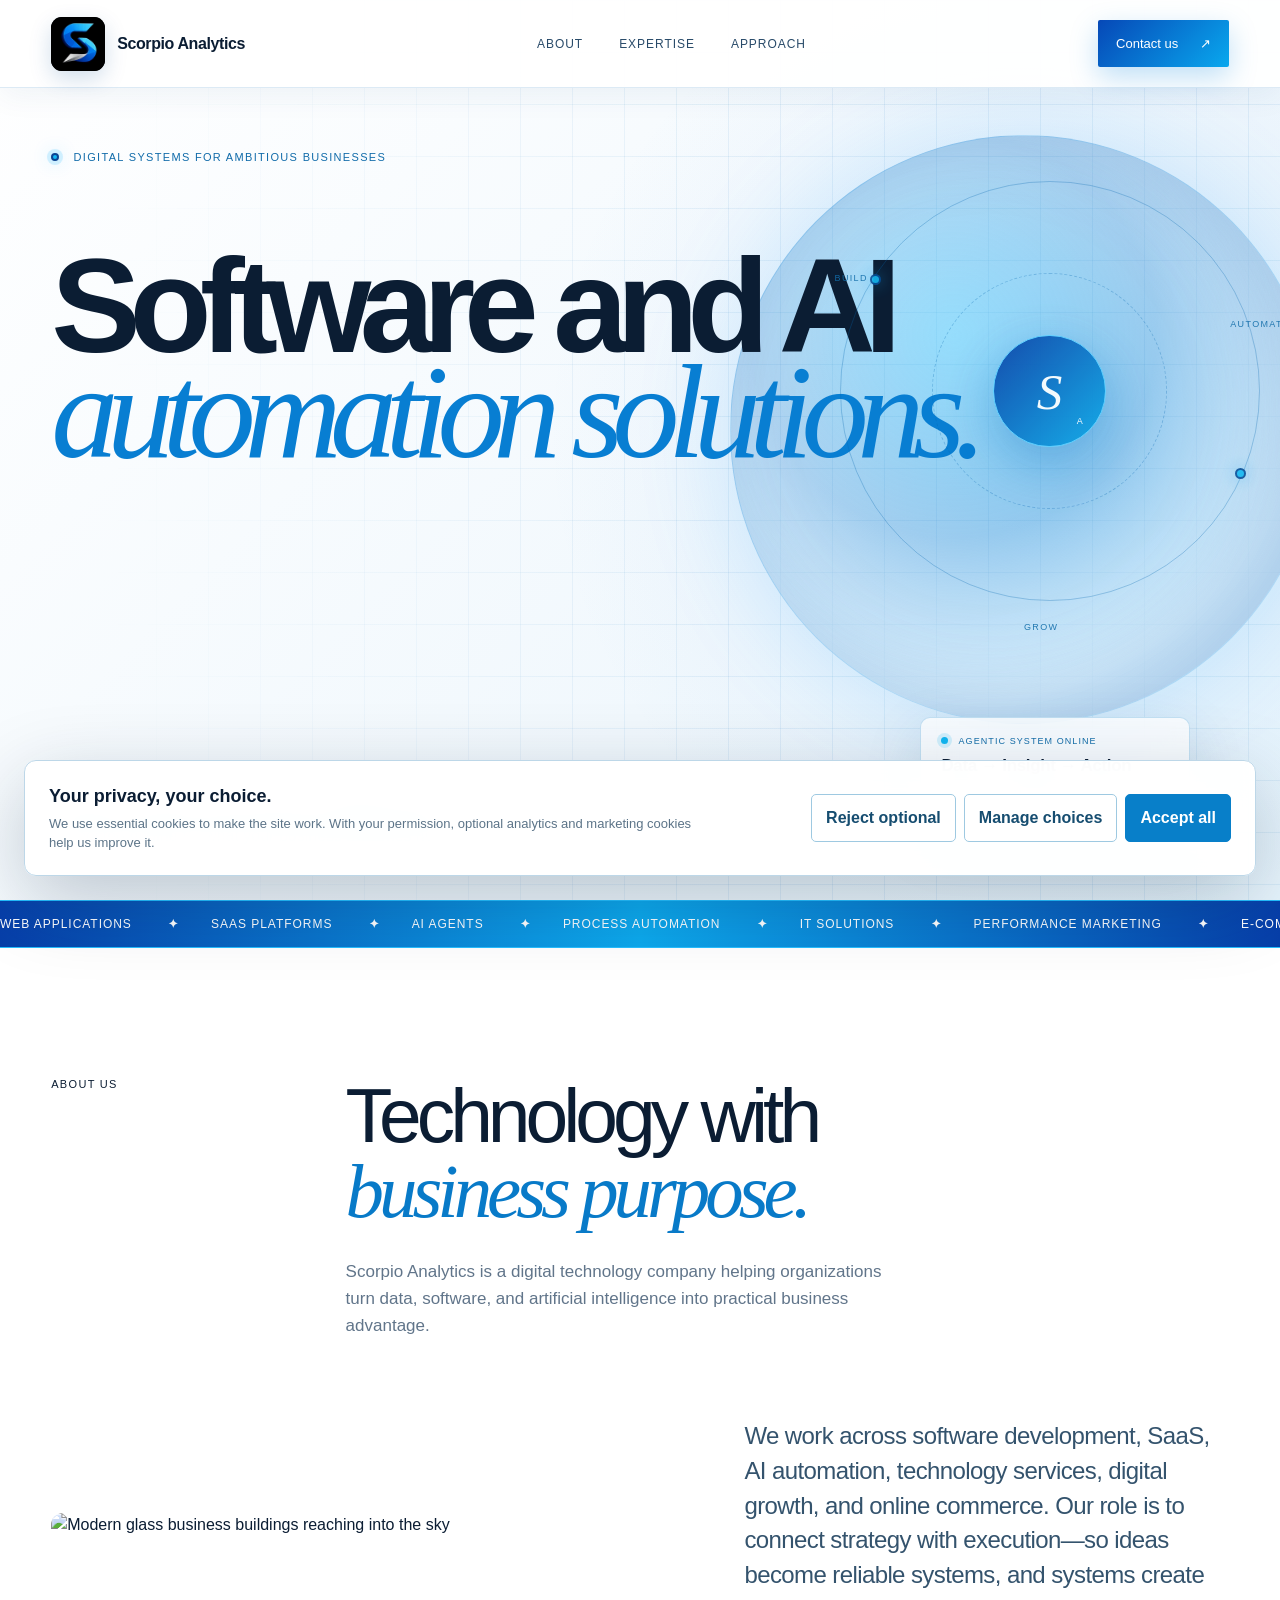
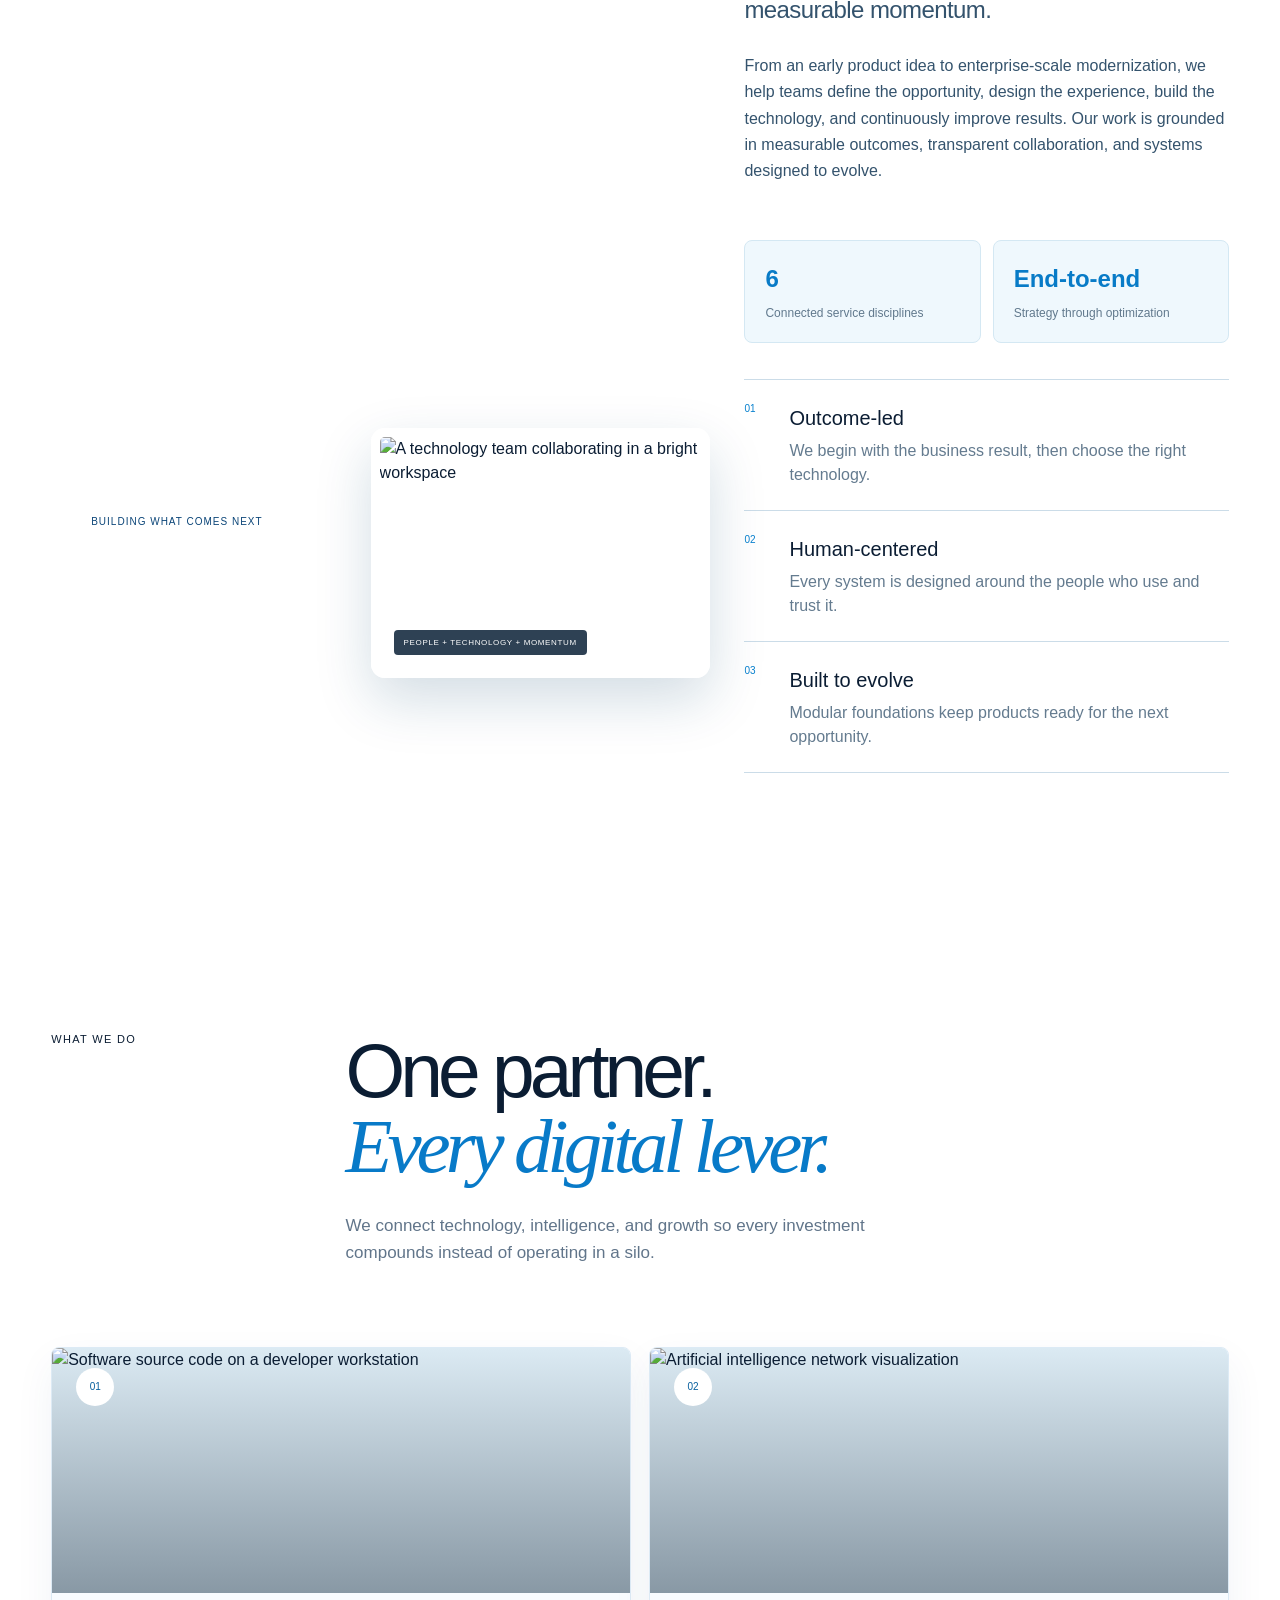
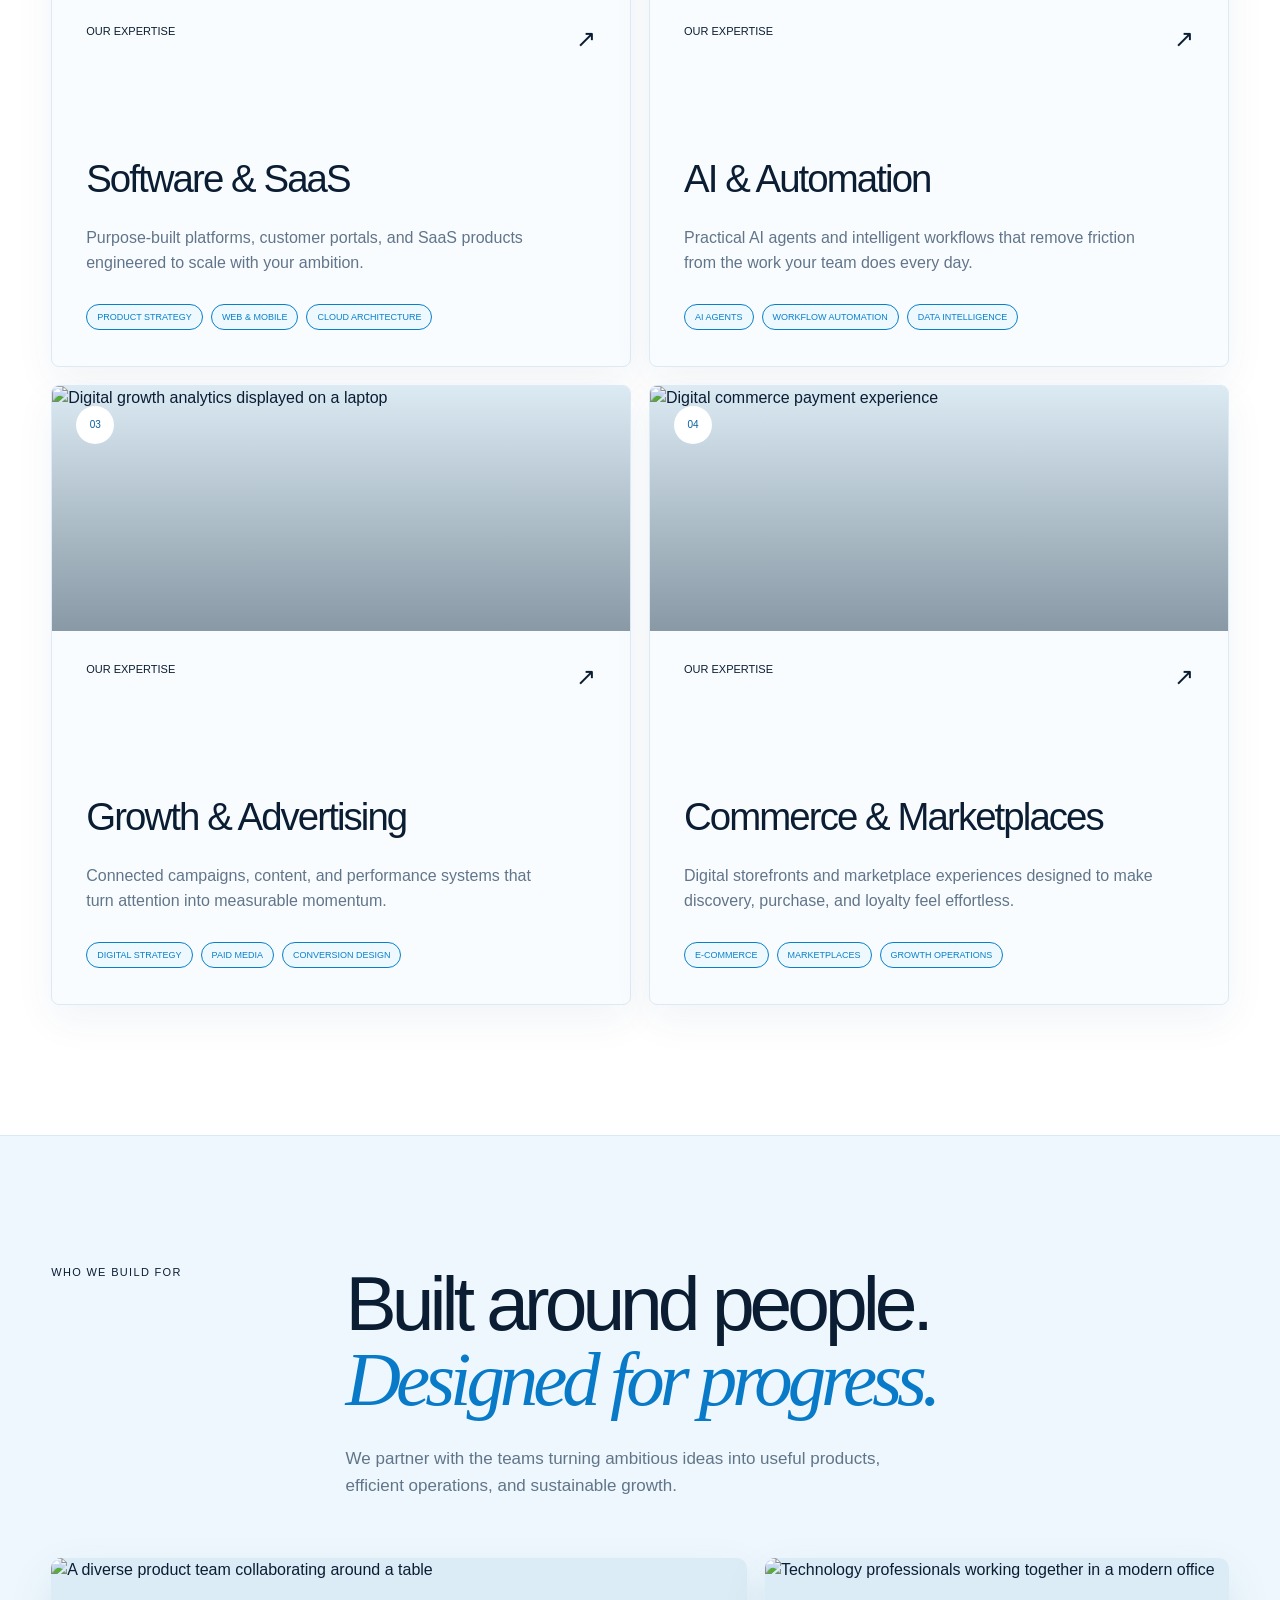
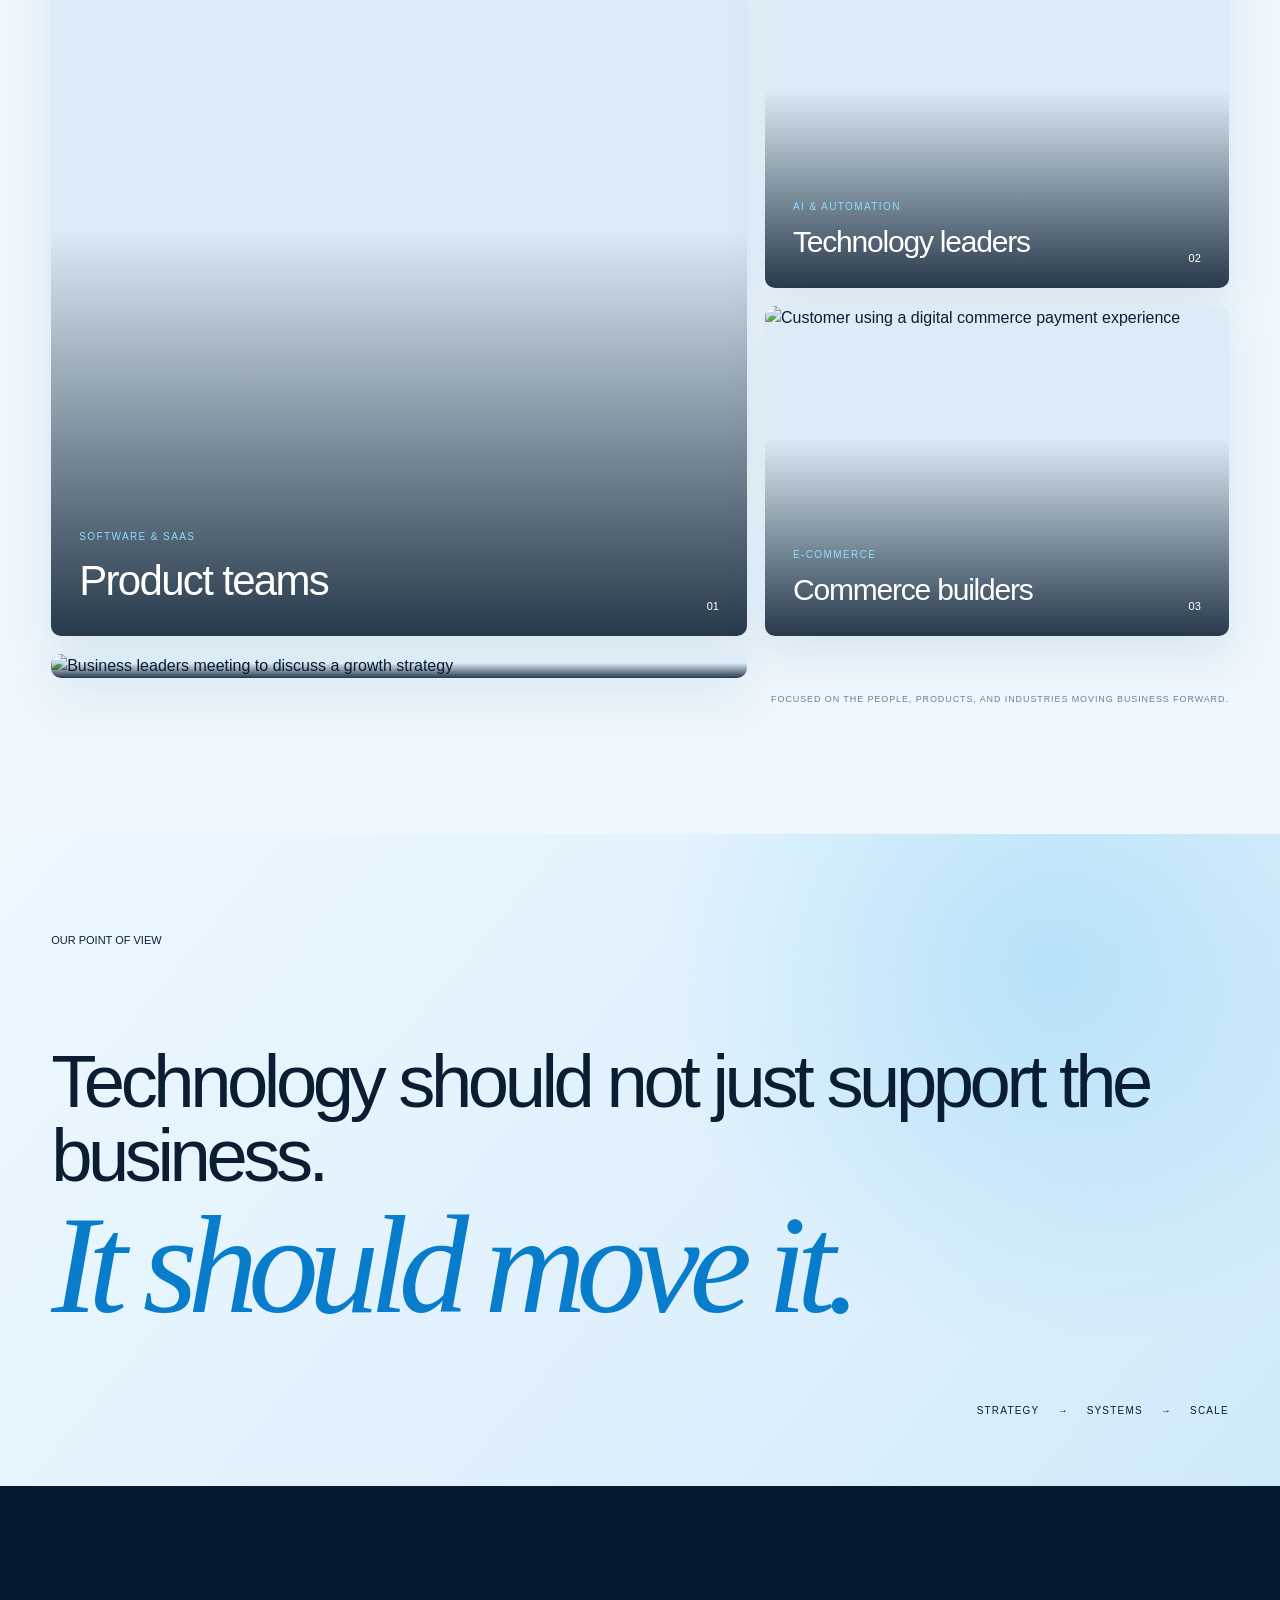
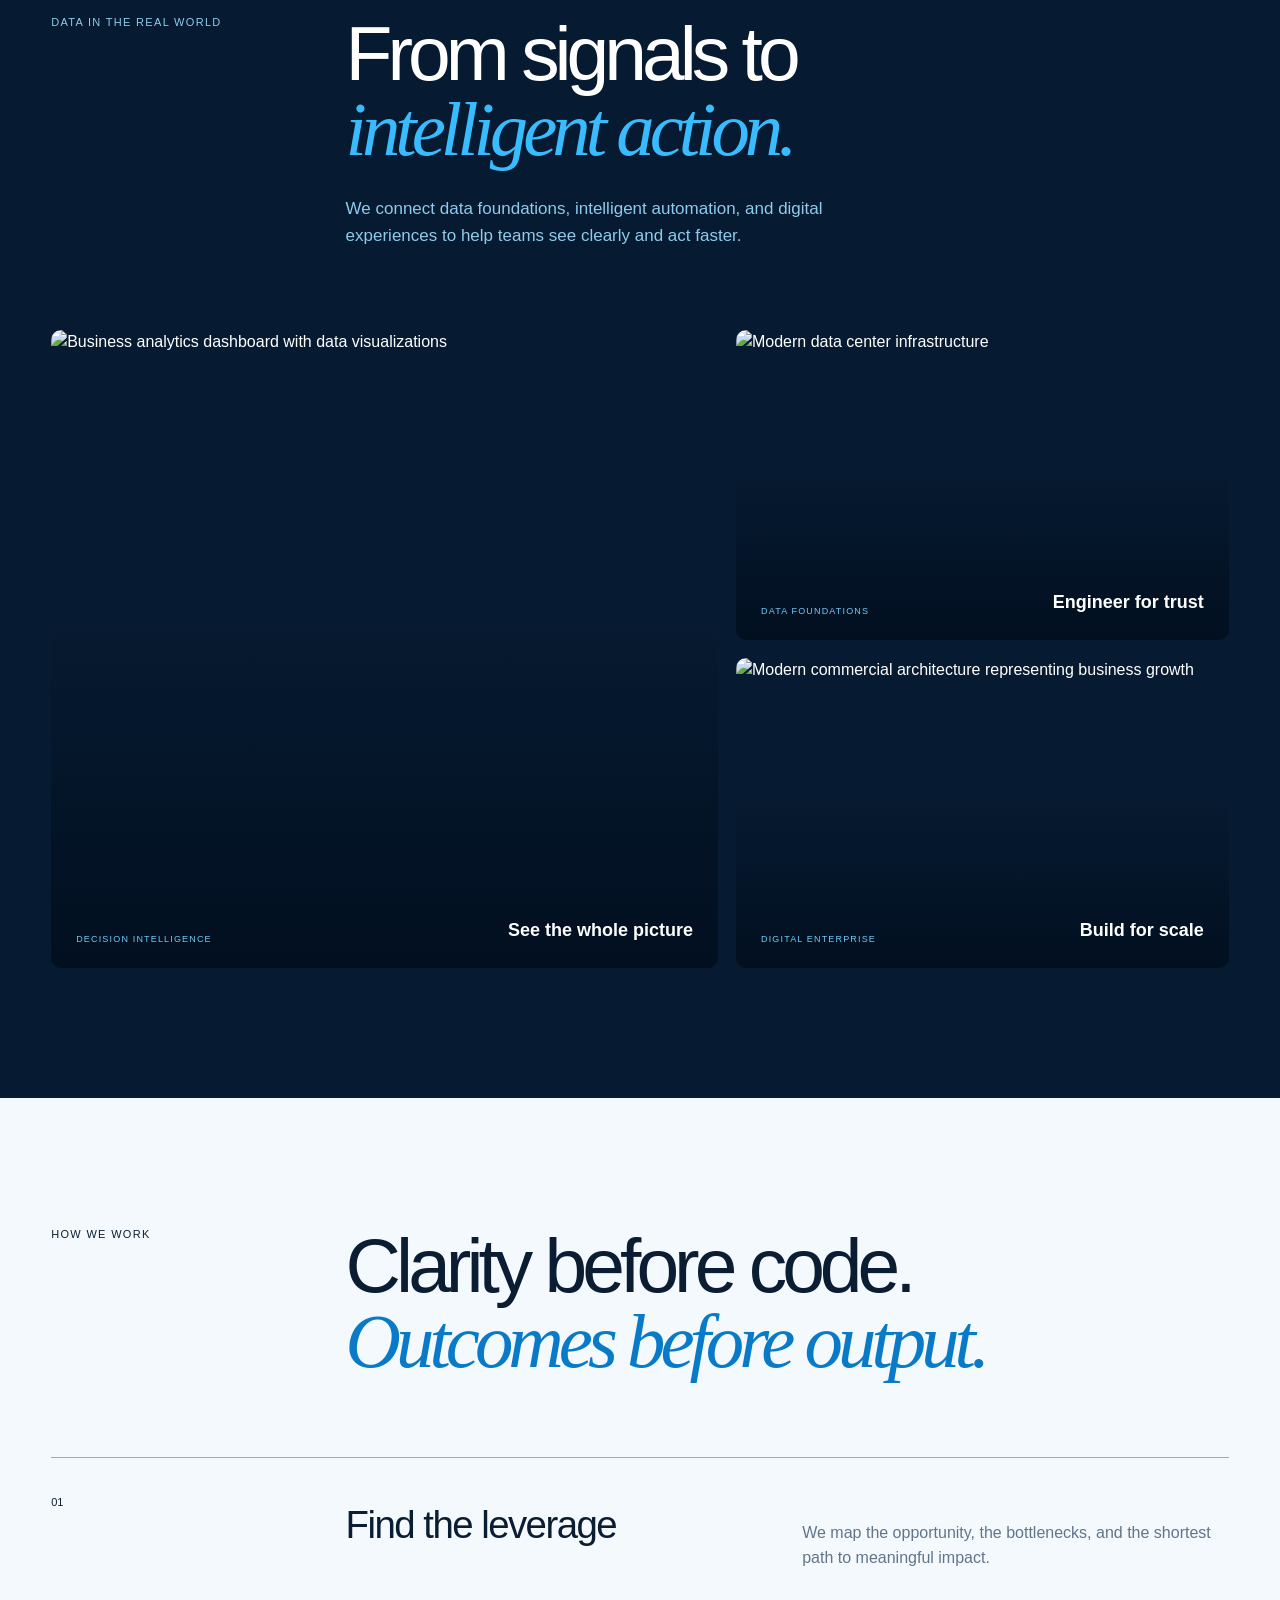
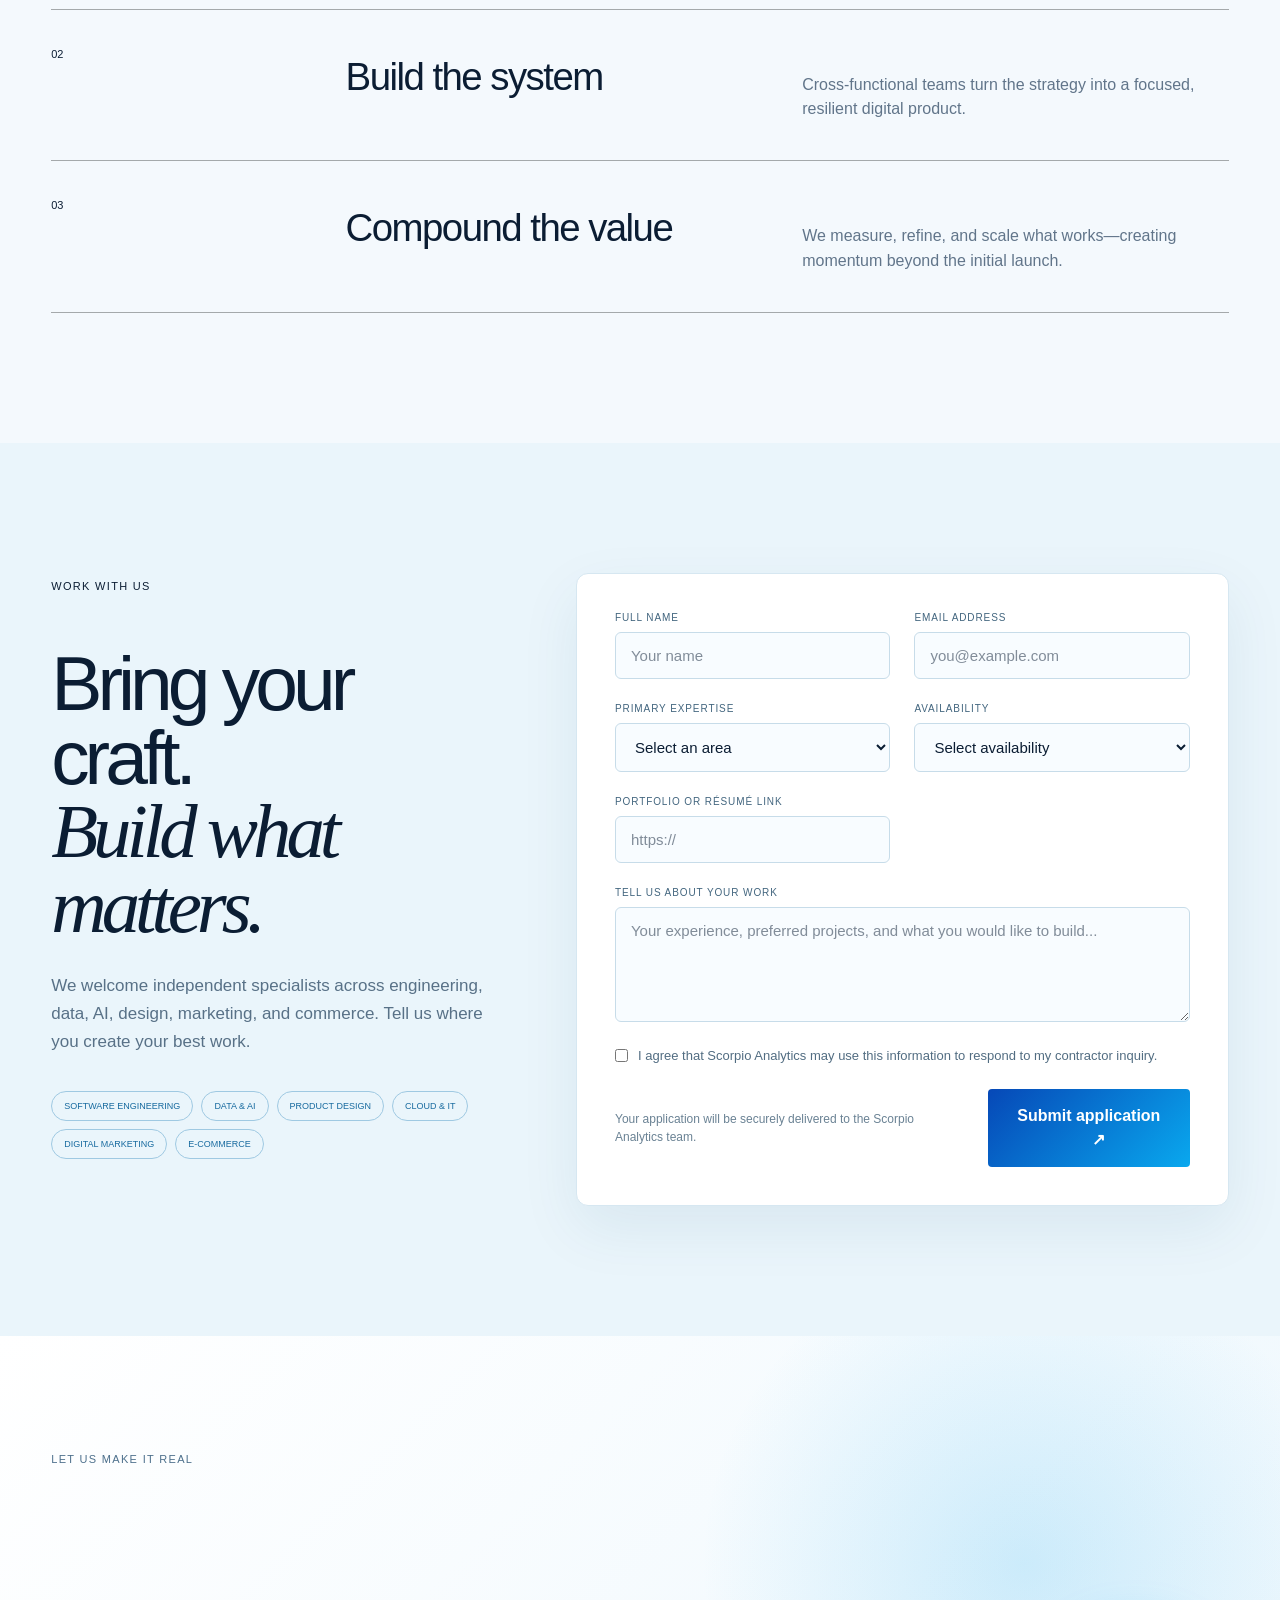
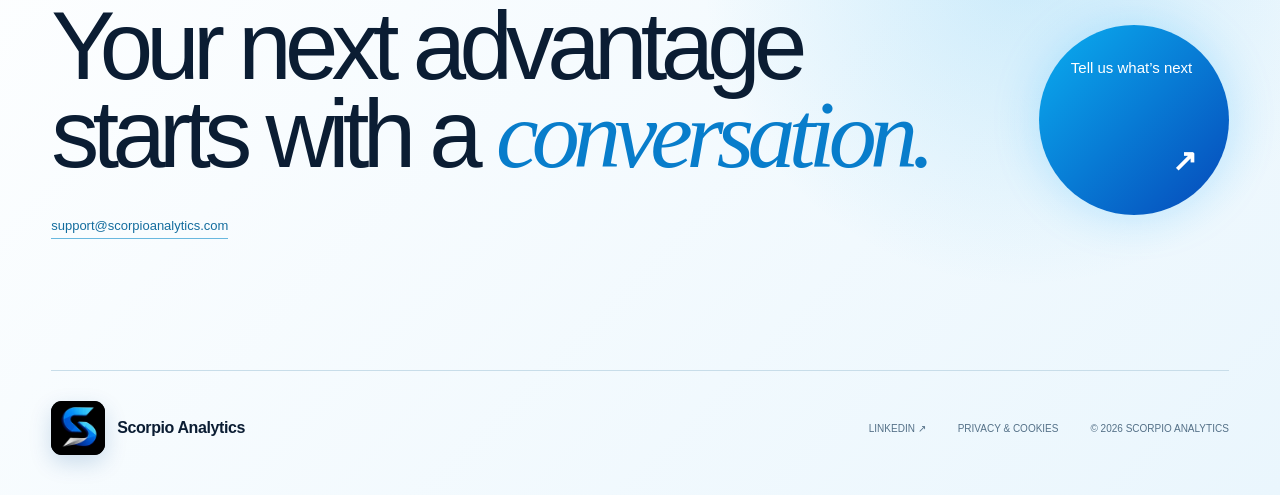
==== commit 277d67e4: "Use square Scorpio logo across website" ====
--- a/index.html
+++ b/index.html
@@ -1,4 +1,4 @@
-<!DOCTYPE html><html lang="en"><head><meta charSet="utf-8"/><meta name="viewport" content="width=device-width, initial-scale=1"/><link rel="preload" href="/scorpio-logo.png" as="image"/><link rel="preload" href="https://images.unsplash.com/photo-1486406146926-c627a92ad1ab?auto=format&amp;fit=crop&amp;w=1600&amp;q=84" as="image"/><link rel="preload" href="https://images.unsplash.com/photo-1522071820081-009f0129c71c?auto=format&amp;fit=crop&amp;w=1000&amp;q=82" as="image"/><link rel="preload" href="https://images.unsplash.com/photo-1551288049-bebda4e38f71?auto=format&amp;fit=crop&amp;w=1600&amp;q=84" as="image"/><link rel="preload" href="https://images.unsplash.com/photo-1558494949-ef010cbdcc31?auto=format&amp;fit=crop&amp;w=1200&amp;q=84" as="image"/><link rel="preload" href="https://images.unsplash.com/photo-1518005020951-eccb494ad742?auto=format&amp;fit=crop&amp;w=1200&amp;q=84" as="image"/><link rel="stylesheet" href="/assets/index-CK2LCe1y.css" data-rsc-css-href="/assets/index-CK2LCe1y.css" data-precedence="vite-rsc/importer-resources"/><title>Scorpio Analytics | Software, AI Automation &amp; Digital Solutions</title><meta name="description" content="Scorpio Analytics builds software, SaaS products, AI automation, data solutions, digital growth systems, and e-commerce experiences for ambitious businesses."/><meta name="robots" content="index, follow"/><meta name="googlebot" content="index, follow, max-image-preview:large, max-snippet:-1, max-video-preview:-1"/><meta property="og:title" content="Scorpio Analytics | Building What Comes Next"/><meta property="og:description" content="Software, AI automation, data, digital growth, and commerce solutions built as one connected business engine."/><meta property="og:url" content="https://scorpioanalytics.com/"/><meta property="og:site_name" content="Scorpio Analytics"/><meta property="og:type" content="website"/><meta name="twitter:card" content="summary_large_image"/><meta name="twitter:title" content="Scorpio Analytics | Building What Comes Next"/><meta name="twitter:description" content="Software, AI automation, data, digital growth, and commerce solutions."/><link rel="shortcut icon" href="https://scorpioanalytics.com/scorpio-logo.png"/><link rel="icon" href="https://scorpioanalytics.com/scorpio-logo.png"/><link rel="apple-touch-icon" href="https://scorpioanalytics.com/scorpio-logo.png"/><link rel="canonical" href="https://scorpioanalytics.com/"/>
+<!DOCTYPE html><html lang="en"><head><meta charSet="utf-8"/><meta name="viewport" content="width=device-width, initial-scale=1"/><link rel="preload" href="/favicon.png" as="image"/><link rel="preload" href="https://images.unsplash.com/photo-1486406146926-c627a92ad1ab?auto=format&amp;fit=crop&amp;w=1600&amp;q=84" as="image"/><link rel="preload" href="https://images.unsplash.com/photo-1522071820081-009f0129c71c?auto=format&amp;fit=crop&amp;w=1000&amp;q=82" as="image"/><link rel="preload" href="https://images.unsplash.com/photo-1551288049-bebda4e38f71?auto=format&amp;fit=crop&amp;w=1600&amp;q=84" as="image"/><link rel="preload" href="https://images.unsplash.com/photo-1558494949-ef010cbdcc31?auto=format&amp;fit=crop&amp;w=1200&amp;q=84" as="image"/><link rel="preload" href="https://images.unsplash.com/photo-1518005020951-eccb494ad742?auto=format&amp;fit=crop&amp;w=1200&amp;q=84" as="image"/><link rel="stylesheet" href="/assets/index-wU91oc_3.css" data-rsc-css-href="/assets/index-wU91oc_3.css" data-precedence="vite-rsc/importer-resources"/><title>Scorpio Analytics | Software, AI Automation &amp; Digital Solutions</title><meta name="description" content="Scorpio Analytics builds software, SaaS products, AI automation, data solutions, digital growth systems, and e-commerce experiences for ambitious businesses."/><meta name="application-name" content="Scorpio Analytics"/><meta name="robots" content="index, follow"/><meta name="googlebot" content="index, follow, max-image-preview:large, max-snippet:-1, max-video-preview:-1"/><meta property="og:title" content="Scorpio Analytics | Building What Comes Next"/><meta property="og:description" content="Software, AI automation, data, digital growth, and commerce solutions built as one connected business engine."/><meta property="og:url" content="https://scorpioanalytics.com/"/><meta property="og:site_name" content="Scorpio Analytics"/><meta property="og:type" content="website"/><meta name="twitter:card" content="summary_large_image"/><meta name="twitter:title" content="Scorpio Analytics | Building What Comes Next"/><meta name="twitter:description" content="Software, AI automation, data, digital growth, and commerce solutions."/><link rel="shortcut icon" href="https://scorpioanalytics.com/favicon.ico"/><link rel="icon" href="https://scorpioanalytics.com/favicon.png" sizes="512x512" type="image/png"/><link rel="icon" href="https://scorpioanalytics.com/favicon.ico" type="image/x-icon"/><link rel="apple-touch-icon" href="https://scorpioanalytics.com/apple-touch-icon.png" sizes="180x180" type="image/png"/><link rel="manifest" href="https://scorpioanalytics.com/site.webmanifest"/><link rel="canonical" href="https://scorpioanalytics.com/"/>
 <style data-vinext-fonts>/* cyrillic-ext */
 @font-face {
   font-family: 'Geist';
@@ -108,4 +108,4 @@
 
 .__variable_geist_mono_0u8v0x9 { --font-geist-mono: 'Geist Mono', sans-serif; }
 </style>
-<script type="application/ld+json">{"@context":"https://schema.org","@type":"Organization","name":"Scorpio Analytics","url":"https://scorpioanalytics.com/","logo":"https://scorpioanalytics.com/scorpio-logo.png","email":"support@scorpioanalytics.com","sameAs":["https://www.linkedin.com/company/142884752/"]}</script></head><body class="__variable_geist_15243yi __variable_geist_mono_0u8v0x9"><main><nav class="nav"><a class="brand" href="#top" aria-label="Scorpio Analytics home"><span class="logo-crop"><img src="/scorpio-logo.png" alt="Scorpio Analytics"/></span></a><div class="nav-links" aria-label="Primary navigation"><a href="#about">About</a><a href="#services">Expertise</a><a href="#approach">Approach</a></div><a class="nav-cta" href="#contact">Contact us <span>↗</span></a></nav><section class="hero" id="top"><div class="hero-kicker"><span class="pulse"></span> Digital systems for ambitious businesses</div><h1>Software and AI<br/><em>automation solutions.</em></h1><div class="hero-bottom"><p>Software, AI, growth, and commerce—designed as one connected engine for what your business becomes next.</p><a class="circle-link" href="#services" aria-label="Explore our expertise">↓</a></div><div class="agent-console" aria-label="Live agentic capabilities"><span class="agent-status"><i></i> AGENTIC SYSTEM ONLINE</span><strong data-agent-text="true">Observe → Reason → Act</strong><small>Human-led. AI-accelerated.</small></div><div class="orbit" aria-hidden="true"><div class="orbit-ring ring-one"></div><div class="orbit-ring ring-two"></div><div class="orbit-core">S<span>A</span></div><span class="orbit-label label-one">BUILD</span><span class="orbit-label label-two">AUTOMATE</span><span class="orbit-label label-three">GROW</span></div></section><section class="signal-strip" aria-label="Capabilities"><div class="signal-track"><span>Web applications<!-- --> <b>✦</b></span><span>SaaS platforms<!-- --> <b>✦</b></span><span>AI agents<!-- --> <b>✦</b></span><span>Process automation<!-- --> <b>✦</b></span><span>IT solutions<!-- --> <b>✦</b></span><span>Performance marketing<!-- --> <b>✦</b></span><span>E-commerce<!-- --> <b>✦</b></span><span>Analytics<!-- --> <b>✦</b></span><span>Web applications<!-- --> <b>✦</b></span><span>SaaS platforms<!-- --> <b>✦</b></span><span>AI agents<!-- --> <b>✦</b></span><span>Process automation<!-- --> <b>✦</b></span><span>IT solutions<!-- --> <b>✦</b></span><span>Performance marketing<!-- --> <b>✦</b></span><span>E-commerce<!-- --> <b>✦</b></span><span>Analytics<!-- --> <b>✦</b></span></div></section><section class="about section" id="about"><div class="section-intro"><span class="eyebrow">About us</span><div><h2>Technology with<br/><i>business purpose.</i></h2><p>Scorpio Analytics is a digital technology company helping organizations turn data, software, and artificial intelligence into practical business advantage.</p></div></div><div class="about-layout"><div class="about-visuals"><div class="about-image reveal"><img src="https://images.unsplash.com/photo-1486406146926-c627a92ad1ab?auto=format&amp;fit=crop&amp;w=1600&amp;q=84" alt="Modern glass business buildings reaching into the sky"/><div class="image-chip">Building what comes next</div></div><div class="about-secondary reveal"><img src="https://images.unsplash.com/photo-1522071820081-009f0129c71c?auto=format&amp;fit=crop&amp;w=1000&amp;q=82" alt="A technology team collaborating in a bright workspace"/><span>People + technology + momentum</span></div></div><div class="about-copy"><p>We work across software development, SaaS, AI automation, technology services, digital growth, and online commerce. Our role is to connect strategy with execution—so ideas become reliable systems, and systems create measurable momentum.</p><p class="about-detail">From an early product idea to enterprise-scale modernization, we help teams define the opportunity, design the experience, build the technology, and continuously improve results. Our work is grounded in measurable outcomes, transparent collaboration, and systems designed to evolve.</p><div class="about-stats"><div><b>6</b><span>Connected service disciplines</span></div><div><b>End-to-end</b><span>Strategy through optimization</span></div></div><div class="about-principles"><article><b>01</b><h3>Outcome-led</h3><p>We begin with the business result, then choose the right technology.</p></article><article><b>02</b><h3>Human-centered</h3><p>Every system is designed around the people who use and trust it.</p></article><article><b>03</b><h3>Built to evolve</h3><p>Modular foundations keep products ready for the next opportunity.</p></article></div></div></div></section>    <section class="services section" id="services"><div class="section-intro"><span class="eyebrow">What we do</span><div><h2>One partner.<br/><i>Every digital lever.</i></h2><p>We connect technology, intelligence, and growth so every investment compounds instead of operating in a silo.</p></div></div><div class="service-grid"><a class="service-card" href="/services/software-saas/" aria-label="Email Scorpio Analytics about Software &amp; SaaS"><div class="service-image"><img src="https://images.unsplash.com/photo-1555066931-4365d14bab8c?auto=format&amp;fit=crop&amp;w=1000&amp;q=82" alt="Software source code on a developer workstation" loading="lazy"/><span>01</span></div><div class="service-body"><div class="card-top"><span>OUR EXPERTISE</span><span class="card-arrow">↗</span></div><h3>Software &amp; SaaS</h3><p>Purpose-built platforms, customer portals, and SaaS products engineered to scale with your ambition.</p><div class="tags"><span>Product strategy</span><span>Web &amp; mobile</span><span>Cloud architecture</span></div></div></a><a class="service-card" href="/services/ai-automation/" aria-label="Email Scorpio Analytics about AI &amp; Automation"><div class="service-image"><img src="https://images.unsplash.com/photo-1677442136019-21780ecad995?auto=format&amp;fit=crop&amp;w=1000&amp;q=82" alt="Artificial intelligence network visualization" loading="lazy"/><span>02</span></div><div class="service-body"><div class="card-top"><span>OUR EXPERTISE</span><span class="card-arrow">↗</span></div><h3>AI &amp; Automation</h3><p>Practical AI agents and intelligent workflows that remove friction from the work your team does every day.</p><div class="tags"><span>AI agents</span><span>Workflow automation</span><span>Data intelligence</span></div></div></a><a class="service-card" href="/services/digital-growth/" aria-label="Email Scorpio Analytics about Growth &amp; Advertising"><div class="service-image"><img src="https://images.unsplash.com/photo-1460925895917-afdab827c52f?auto=format&amp;fit=crop&amp;w=1000&amp;q=82" alt="Digital growth analytics displayed on a laptop" loading="lazy"/><span>03</span></div><div class="service-body"><div class="card-top"><span>OUR EXPERTISE</span><span class="card-arrow">↗</span></div><h3>Growth &amp; Advertising</h3><p>Connected campaigns, content, and performance systems that turn attention into measurable momentum.</p><div class="tags"><span>Digital strategy</span><span>Paid media</span><span>Conversion design</span></div></div></a><a class="service-card" href="/services/ecommerce-marketplaces/" aria-label="Email Scorpio Analytics about Commerce &amp; Marketplaces"><div class="service-image"><img src="https://images.unsplash.com/photo-1556742049-0cfed4f6a45d?auto=format&amp;fit=crop&amp;w=1000&amp;q=82" alt="Digital commerce payment experience" loading="lazy"/><span>04</span></div><div class="service-body"><div class="card-top"><span>OUR EXPERTISE</span><span class="card-arrow">↗</span></div><h3>Commerce &amp; Marketplaces</h3><p>Digital storefronts and marketplace experiences designed to make discovery, purchase, and loyalty feel effortless.</p><div class="tags"><span>E-commerce</span><span>Marketplaces</span><span>Growth operations</span></div></div></a></div></section><section class="client-gallery section" id="clients"><div class="section-intro gallery-intro"><span class="eyebrow">Who we build for</span><div><h2>Built around people.<br/><i>Designed for progress.</i></h2><p>We partner with the teams turning ambitious ideas into useful products, efficient operations, and sustainable growth.</p></div></div><div class="client-grid"><a class="client-image card-1" href="#contact" aria-label="Discuss solutions for Product teams"><img src="https://images.unsplash.com/photo-1521737711867-e3b97375f902?auto=format&amp;fit=crop&amp;w=1200&amp;q=82" alt="A diverse product team collaborating around a table" loading="lazy"/><div class="client-caption"><span>Software &amp; SaaS</span><h3>Product teams</h3><b>0<!-- -->1</b></div></a><a class="client-image card-2" href="#contact" aria-label="Discuss solutions for Technology leaders"><img src="https://images.unsplash.com/photo-1551434678-e076c223a692?auto=format&amp;fit=crop&amp;w=1200&amp;q=82" alt="Technology professionals working together in a modern office" loading="lazy"/><div class="client-caption"><span>AI &amp; Automation</span><h3>Technology leaders</h3><b>0<!-- -->2</b></div></a><a class="client-image card-3" href="#contact" aria-label="Discuss solutions for Commerce builders"><img src="https://images.unsplash.com/photo-1556742049-0cfed4f6a45d?auto=format&amp;fit=crop&amp;w=1200&amp;q=82" alt="Customer using a digital commerce payment experience" loading="lazy"/><div class="client-caption"><span>E-commerce</span><h3>Commerce builders</h3><b>0<!-- -->3</b></div></a><a class="client-image card-4" href="#contact" aria-label="Discuss solutions for Growth partners"><img src="https://images.unsplash.com/photo-1556761175-b413da4baf72?auto=format&amp;fit=crop&amp;w=1200&amp;q=82" alt="Business leaders meeting to discuss a growth strategy" loading="lazy"/><div class="client-caption"><span>Digital growth</span><h3>Growth partners</h3><b>0<!-- -->4</b></div></a></div><p class="image-note">Focused on the people, products, and industries moving business forward.</p></section><section class="manifesto"><div class="manifesto-number">OUR POINT OF VIEW</div><p>Technology should not just support the business.</p><h2>It should move it.</h2><div class="manifesto-note"><span>STRATEGY</span><i>→</i><span>SYSTEMS</span><i>→</i><span>SCALE</span></div></section><section class="data-world section"><div class="section-intro"><span class="eyebrow">Data in the real world</span><div><h2>From signals to<br/><i>intelligent action.</i></h2><p>We connect data foundations, intelligent automation, and digital experiences to help teams see clearly and act faster.</p></div></div><div class="data-mosaic"><figure class="data-shot data-wide reveal"><img src="https://images.unsplash.com/photo-1551288049-bebda4e38f71?auto=format&amp;fit=crop&amp;w=1600&amp;q=84" alt="Business analytics dashboard with data visualizations"/><figcaption><span>Decision intelligence</span><b>See the whole picture</b></figcaption></figure><figure class="data-shot reveal"><img src="https://images.unsplash.com/photo-1558494949-ef010cbdcc31?auto=format&amp;fit=crop&amp;w=1200&amp;q=84" alt="Modern data center infrastructure"/><figcaption><span>Data foundations</span><b>Engineer for trust</b></figcaption></figure><figure class="data-shot reveal"><img src="https://images.unsplash.com/photo-1518005020951-eccb494ad742?auto=format&amp;fit=crop&amp;w=1200&amp;q=84" alt="Modern commercial architecture representing business growth"/><figcaption><span>Digital enterprise</span><b>Build for scale</b></figcaption></figure></div></section>    <section class="approach section" id="approach"><div class="section-intro approach-intro"><span class="eyebrow">How we work</span><div><h2>Clarity before code.<br/><i>Outcomes before output.</i></h2></div></div><div class="steps"><article><span>01</span><div><h3>Find the leverage</h3><p>We map the opportunity, the bottlenecks, and the shortest path to meaningful impact.</p></div></article><article><span>02</span><div><h3>Build the system</h3><p>Cross-functional teams turn the strategy into a focused, resilient digital product.</p></div></article><article><span>03</span><div><h3>Compound the value</h3><p>We measure, refine, and scale what works—creating momentum beyond the initial launch.</p></div></article></div></section><section class="contractors section" id="contractors"><div class="contractor-intro"><span class="eyebrow">Work with us</span><h2>Bring your craft.<br/><i>Build what matters.</i></h2><p>We welcome independent specialists across engineering, data, AI, design, marketing, and commerce. Tell us where you create your best work.</p><div class="talent-tags"><span>Software engineering</span><span>Data &amp; AI</span><span>Product design</span><span>Cloud &amp; IT</span><span>Digital marketing</span><span>E-commerce</span></div></div><form class="contractor-form" id="contractor-form" action="https://formsubmit.co/support@scorpioanalytics.com" method="POST"><input type="hidden" name="_subject" value="New contractor application - Scorpio Analytics"/><input type="hidden" name="_template" value="table"/><input type="hidden" name="_next" value="https://scorpioanalytics.com/?submitted=contractor#contractors"/><input type="hidden" name="_url" value="https://scorpioanalytics.com/#contractors"/><input type="text" class="honey-field" tabindex="-1" autoComplete="off" name="_honey"/><div class="field"><label for="contractor-name">Full name</label><input id="contractor-name" type="text" autoComplete="name" required="" placeholder="Your name" name="name"/></div><div class="field"><label for="contractor-email">Email address</label><input id="contractor-email" type="email" autoComplete="email" required="" placeholder="you@example.com" name="email"/></div><div class="field"><label for="contractor-skill">Primary expertise</label><select id="contractor-skill" name="expertise" required=""><option value="" disabled="" selected="">Select an area</option><option>Software engineering</option><option>Data &amp; AI</option><option>Product design</option><option>Cloud &amp; IT</option><option>Digital marketing</option><option>E-commerce</option><option>Other</option></select></div><div class="field"><label for="contractor-availability">Availability</label><select id="contractor-availability" name="availability" required=""><option value="" disabled="" selected="">Select availability</option><option>Immediately</option><option>Within 2 weeks</option><option>Within 1 month</option><option>Future opportunities</option></select></div><div class="field"><label for="contractor-portfolio">Portfolio or résumé link</label><input id="contractor-portfolio" type="url" placeholder="https://" name="portfolio"/></div><div class="field field-wide"><label for="contractor-message">Tell us about your work</label><textarea id="contractor-message" name="message" rows="5" required="" placeholder="Your experience, preferred projects, and what you would like to build..."></textarea></div><label class="consent field-wide"><input type="checkbox" required="" name="consent"/><span>I agree that Scorpio Analytics may use this information to respond to my contractor inquiry.</span></label><div class="form-footer field-wide"><p>Your application will be securely delivered to the Scorpio Analytics team.</p><button type="submit">Submit application <span>↗</span></button></div><div class="form-message field-wide" id="contractor-form-message" role="status" aria-live="polite" hidden=""></div></form></section>    <section class="contact" id="contact"><span class="eyebrow light">Let us make it real</span><div class="contact-content"><div><h2>Your next advantage<br/>starts with a <i>conversation.</i></h2><div class="contact-details"><a href="mailto:support@scorpioanalytics.com">support@scorpioanalytics.com</a></div></div><a class="contact-button" href="mailto:support@scorpioanalytics.com"><span>Tell us what’s next</span><b>↗</b></a></div><footer><a class="brand footer-brand" href="#top"><span class="logo-crop footer-logo"><img src="/scorpio-logo.png" alt="Scorpio Analytics"/></span></a><div class="footer-meta"><a href="https://www.linkedin.com/company/142884752/" target="_blank" rel="noreferrer">LinkedIn ↗</a><button type="button" class="privacy-link" data-open-privacy="true">Privacy &amp; cookies</button><span>© <!-- -->2026<!-- --> Scorpio Analytics</span></div></footer></section><div class="cookie-banner" id="cookie-banner" role="dialog" aria-label="Cookie preferences" hidden=""><div><strong>Your privacy, your choice.</strong><p>We use essential cookies to make the site work. With your permission, optional analytics and marketing cookies help us improve it.</p></div><div class="cookie-actions"><button type="button" data-cookie="reject">Reject optional</button><button type="button" data-cookie="manage">Manage choices</button><button type="button" class="primary" data-cookie="accept">Accept all</button></div></div><div class="privacy-modal" id="cookie-settings" role="dialog" aria-modal="true" aria-labelledby="cookie-title" hidden=""><div class="modal-card"><button class="modal-close" type="button" data-modal-close="true" aria-label="Close">×</button><span class="eyebrow">Privacy controls</span><h2 id="cookie-title">Cookie preferences</h2><p>Choose which optional cookies Scorpio Analytics may use on this device.</p><label class="preference-row"><span><b>Essential</b><small>Required for security and saved preferences.</small></span><input type="checkbox" disabled="" checked=""/></label><label class="preference-row"><span><b>Analytics</b><small>Helps us understand how the website is used.</small></span><input id="cookie-analytics" type="checkbox"/></label><label class="preference-row"><span><b>Marketing</b><small>Supports relevant campaign measurement.</small></span><input id="cookie-marketing" type="checkbox"/></label><button class="save-preferences" type="button" data-cookie="save">Save preferences</button></div></div><div class="privacy-modal" id="privacy-notice" role="dialog" aria-modal="true" aria-labelledby="privacy-title" hidden=""><div class="modal-card privacy-copy"><button class="modal-close" type="button" data-modal-close="true" aria-label="Close">×</button><span class="eyebrow">Privacy notice</span><h2 id="privacy-title">How we handle information</h2><p>Scorpio Analytics collects only the information you choose to provide through contact and contractor inquiries. It is used to respond to your request, evaluate potential working relationships, and operate this website.</p><p>We do not sell personal information. Contractor form details are submitted through FormSubmit and delivered to our company inbox. FormSubmit processes this information on our behalf. Optional cookie choices are stored locally on your device.</p><p>For privacy questions or requests concerning your information, contact support@scorpioanalytics.com.</p></div></div>  </main><script src="/site.js" defer></script></body></html>+<script type="application/ld+json">{"@context":"https://schema.org","@graph":[{"@type":"WebSite","@id":"https://scorpioanalytics.com/#website","url":"https://scorpioanalytics.com/","name":"Scorpio Analytics","alternateName":"Scorpio Analytics India","publisher":{"@id":"https://scorpioanalytics.com/#organization"}},{"@type":"Organization","@id":"https://scorpioanalytics.com/#organization","name":"Scorpio Analytics","url":"https://scorpioanalytics.com/","logo":{"@type":"ImageObject","url":"https://scorpioanalytics.com/favicon.png","width":512,"height":512},"email":"support@scorpioanalytics.com","sameAs":["https://www.linkedin.com/company/142884752/"]}]}</script></head><body class="__variable_geist_15243yi __variable_geist_mono_0u8v0x9"><main><nav class="nav"><a class="brand" href="#top" aria-label="Scorpio Analytics home"><span class="logo-crop"><img src="/favicon.png" alt="Scorpio Analytics logo"/></span><span class="brand-name">Scorpio Analytics</span></a><div class="nav-links" aria-label="Primary navigation"><a href="#about">About</a><a href="#services">Expertise</a><a href="#approach">Approach</a></div><a class="nav-cta" href="#contact">Contact us <span>↗</span></a></nav><section class="hero" id="top"><div class="hero-kicker"><span class="pulse"></span> Digital systems for ambitious businesses</div><h1>Software and AI<br/><em>automation solutions.</em></h1><div class="hero-bottom"><p>Software, AI, growth, and commerce—designed as one connected engine for what your business becomes next.</p><a class="circle-link" href="#services" aria-label="Explore our expertise">↓</a></div><div class="agent-console" aria-label="Live agentic capabilities"><span class="agent-status"><i></i> AGENTIC SYSTEM ONLINE</span><strong data-agent-text="true">Observe → Reason → Act</strong><small>Human-led. AI-accelerated.</small></div><div class="orbit" aria-hidden="true"><div class="orbit-ring ring-one"></div><div class="orbit-ring ring-two"></div><div class="orbit-core">S<span>A</span></div><span class="orbit-label label-one">BUILD</span><span class="orbit-label label-two">AUTOMATE</span><span class="orbit-label label-three">GROW</span></div></section><section class="signal-strip" aria-label="Capabilities"><div class="signal-track"><span>Web applications<!-- --> <b>✦</b></span><span>SaaS platforms<!-- --> <b>✦</b></span><span>AI agents<!-- --> <b>✦</b></span><span>Process automation<!-- --> <b>✦</b></span><span>IT solutions<!-- --> <b>✦</b></span><span>Performance marketing<!-- --> <b>✦</b></span><span>E-commerce<!-- --> <b>✦</b></span><span>Analytics<!-- --> <b>✦</b></span><span>Web applications<!-- --> <b>✦</b></span><span>SaaS platforms<!-- --> <b>✦</b></span><span>AI agents<!-- --> <b>✦</b></span><span>Process automation<!-- --> <b>✦</b></span><span>IT solutions<!-- --> <b>✦</b></span><span>Performance marketing<!-- --> <b>✦</b></span><span>E-commerce<!-- --> <b>✦</b></span><span>Analytics<!-- --> <b>✦</b></span></div></section><section class="about section" id="about"><div class="section-intro"><span class="eyebrow">About us</span><div><h2>Technology with<br/><i>business purpose.</i></h2><p>Scorpio Analytics is a digital technology company helping organizations turn data, software, and artificial intelligence into practical business advantage.</p></div></div><div class="about-layout"><div class="about-visuals"><div class="about-image reveal"><img src="https://images.unsplash.com/photo-1486406146926-c627a92ad1ab?auto=format&amp;fit=crop&amp;w=1600&amp;q=84" alt="Modern glass business buildings reaching into the sky"/><div class="image-chip">Building what comes next</div></div><div class="about-secondary reveal"><img src="https://images.unsplash.com/photo-1522071820081-009f0129c71c?auto=format&amp;fit=crop&amp;w=1000&amp;q=82" alt="A technology team collaborating in a bright workspace"/><span>People + technology + momentum</span></div></div><div class="about-copy"><p>We work across software development, SaaS, AI automation, technology services, digital growth, and online commerce. Our role is to connect strategy with execution—so ideas become reliable systems, and systems create measurable momentum.</p><p class="about-detail">From an early product idea to enterprise-scale modernization, we help teams define the opportunity, design the experience, build the technology, and continuously improve results. Our work is grounded in measurable outcomes, transparent collaboration, and systems designed to evolve.</p><div class="about-stats"><div><b>6</b><span>Connected service disciplines</span></div><div><b>End-to-end</b><span>Strategy through optimization</span></div></div><div class="about-principles"><article><b>01</b><h3>Outcome-led</h3><p>We begin with the business result, then choose the right technology.</p></article><article><b>02</b><h3>Human-centered</h3><p>Every system is designed around the people who use and trust it.</p></article><article><b>03</b><h3>Built to evolve</h3><p>Modular foundations keep products ready for the next opportunity.</p></article></div></div></div></section>    <section class="services section" id="services"><div class="section-intro"><span class="eyebrow">What we do</span><div><h2>One partner.<br/><i>Every digital lever.</i></h2><p>We connect technology, intelligence, and growth so every investment compounds instead of operating in a silo.</p></div></div><div class="service-grid"><a class="service-card" href="/services/software-saas/" aria-label="Email Scorpio Analytics about Software &amp; SaaS"><div class="service-image"><img src="https://images.unsplash.com/photo-1555066931-4365d14bab8c?auto=format&amp;fit=crop&amp;w=1000&amp;q=82" alt="Software source code on a developer workstation" loading="lazy"/><span>01</span></div><div class="service-body"><div class="card-top"><span>OUR EXPERTISE</span><span class="card-arrow">↗</span></div><h3>Software &amp; SaaS</h3><p>Purpose-built platforms, customer portals, and SaaS products engineered to scale with your ambition.</p><div class="tags"><span>Product strategy</span><span>Web &amp; mobile</span><span>Cloud architecture</span></div></div></a><a class="service-card" href="/services/ai-automation/" aria-label="Email Scorpio Analytics about AI &amp; Automation"><div class="service-image"><img src="https://images.unsplash.com/photo-1677442136019-21780ecad995?auto=format&amp;fit=crop&amp;w=1000&amp;q=82" alt="Artificial intelligence network visualization" loading="lazy"/><span>02</span></div><div class="service-body"><div class="card-top"><span>OUR EXPERTISE</span><span class="card-arrow">↗</span></div><h3>AI &amp; Automation</h3><p>Practical AI agents and intelligent workflows that remove friction from the work your team does every day.</p><div class="tags"><span>AI agents</span><span>Workflow automation</span><span>Data intelligence</span></div></div></a><a class="service-card" href="/services/digital-growth/" aria-label="Email Scorpio Analytics about Growth &amp; Advertising"><div class="service-image"><img src="https://images.unsplash.com/photo-1460925895917-afdab827c52f?auto=format&amp;fit=crop&amp;w=1000&amp;q=82" alt="Digital growth analytics displayed on a laptop" loading="lazy"/><span>03</span></div><div class="service-body"><div class="card-top"><span>OUR EXPERTISE</span><span class="card-arrow">↗</span></div><h3>Growth &amp; Advertising</h3><p>Connected campaigns, content, and performance systems that turn attention into measurable momentum.</p><div class="tags"><span>Digital strategy</span><span>Paid media</span><span>Conversion design</span></div></div></a><a class="service-card" href="/services/ecommerce-marketplaces/" aria-label="Email Scorpio Analytics about Commerce &amp; Marketplaces"><div class="service-image"><img src="https://images.unsplash.com/photo-1556742049-0cfed4f6a45d?auto=format&amp;fit=crop&amp;w=1000&amp;q=82" alt="Digital commerce payment experience" loading="lazy"/><span>04</span></div><div class="service-body"><div class="card-top"><span>OUR EXPERTISE</span><span class="card-arrow">↗</span></div><h3>Commerce &amp; Marketplaces</h3><p>Digital storefronts and marketplace experiences designed to make discovery, purchase, and loyalty feel effortless.</p><div class="tags"><span>E-commerce</span><span>Marketplaces</span><span>Growth operations</span></div></div></a></div></section><section class="client-gallery section" id="clients"><div class="section-intro gallery-intro"><span class="eyebrow">Who we build for</span><div><h2>Built around people.<br/><i>Designed for progress.</i></h2><p>We partner with the teams turning ambitious ideas into useful products, efficient operations, and sustainable growth.</p></div></div><div class="client-grid"><a class="client-image card-1" href="#contact" aria-label="Discuss solutions for Product teams"><img src="https://images.unsplash.com/photo-1521737711867-e3b97375f902?auto=format&amp;fit=crop&amp;w=1200&amp;q=82" alt="A diverse product team collaborating around a table" loading="lazy"/><div class="client-caption"><span>Software &amp; SaaS</span><h3>Product teams</h3><b>0<!-- -->1</b></div></a><a class="client-image card-2" href="#contact" aria-label="Discuss solutions for Technology leaders"><img src="https://images.unsplash.com/photo-1551434678-e076c223a692?auto=format&amp;fit=crop&amp;w=1200&amp;q=82" alt="Technology professionals working together in a modern office" loading="lazy"/><div class="client-caption"><span>AI &amp; Automation</span><h3>Technology leaders</h3><b>0<!-- -->2</b></div></a><a class="client-image card-3" href="#contact" aria-label="Discuss solutions for Commerce builders"><img src="https://images.unsplash.com/photo-1556742049-0cfed4f6a45d?auto=format&amp;fit=crop&amp;w=1200&amp;q=82" alt="Customer using a digital commerce payment experience" loading="lazy"/><div class="client-caption"><span>E-commerce</span><h3>Commerce builders</h3><b>0<!-- -->3</b></div></a><a class="client-image card-4" href="#contact" aria-label="Discuss solutions for Growth partners"><img src="https://images.unsplash.com/photo-1556761175-b413da4baf72?auto=format&amp;fit=crop&amp;w=1200&amp;q=82" alt="Business leaders meeting to discuss a growth strategy" loading="lazy"/><div class="client-caption"><span>Digital growth</span><h3>Growth partners</h3><b>0<!-- -->4</b></div></a></div><p class="image-note">Focused on the people, products, and industries moving business forward.</p></section><section class="manifesto"><div class="manifesto-number">OUR POINT OF VIEW</div><p>Technology should not just support the business.</p><h2>It should move it.</h2><div class="manifesto-note"><span>STRATEGY</span><i>→</i><span>SYSTEMS</span><i>→</i><span>SCALE</span></div></section><section class="data-world section"><div class="section-intro"><span class="eyebrow">Data in the real world</span><div><h2>From signals to<br/><i>intelligent action.</i></h2><p>We connect data foundations, intelligent automation, and digital experiences to help teams see clearly and act faster.</p></div></div><div class="data-mosaic"><figure class="data-shot data-wide reveal"><img src="https://images.unsplash.com/photo-1551288049-bebda4e38f71?auto=format&amp;fit=crop&amp;w=1600&amp;q=84" alt="Business analytics dashboard with data visualizations"/><figcaption><span>Decision intelligence</span><b>See the whole picture</b></figcaption></figure><figure class="data-shot reveal"><img src="https://images.unsplash.com/photo-1558494949-ef010cbdcc31?auto=format&amp;fit=crop&amp;w=1200&amp;q=84" alt="Modern data center infrastructure"/><figcaption><span>Data foundations</span><b>Engineer for trust</b></figcaption></figure><figure class="data-shot reveal"><img src="https://images.unsplash.com/photo-1518005020951-eccb494ad742?auto=format&amp;fit=crop&amp;w=1200&amp;q=84" alt="Modern commercial architecture representing business growth"/><figcaption><span>Digital enterprise</span><b>Build for scale</b></figcaption></figure></div></section>    <section class="approach section" id="approach"><div class="section-intro approach-intro"><span class="eyebrow">How we work</span><div><h2>Clarity before code.<br/><i>Outcomes before output.</i></h2></div></div><div class="steps"><article><span>01</span><div><h3>Find the leverage</h3><p>We map the opportunity, the bottlenecks, and the shortest path to meaningful impact.</p></div></article><article><span>02</span><div><h3>Build the system</h3><p>Cross-functional teams turn the strategy into a focused, resilient digital product.</p></div></article><article><span>03</span><div><h3>Compound the value</h3><p>We measure, refine, and scale what works—creating momentum beyond the initial launch.</p></div></article></div></section><section class="contractors section" id="contractors"><div class="contractor-intro"><span class="eyebrow">Work with us</span><h2>Bring your craft.<br/><i>Build what matters.</i></h2><p>We welcome independent specialists across engineering, data, AI, design, marketing, and commerce. Tell us where you create your best work.</p><div class="talent-tags"><span>Software engineering</span><span>Data &amp; AI</span><span>Product design</span><span>Cloud &amp; IT</span><span>Digital marketing</span><span>E-commerce</span></div></div><form class="contractor-form" id="contractor-form" action="https://formsubmit.co/support@scorpioanalytics.com" method="POST"><input type="hidden" name="_subject" value="New contractor application - Scorpio Analytics"/><input type="hidden" name="_template" value="table"/><input type="hidden" name="_next" value="https://scorpioanalytics.com/?submitted=contractor#contractors"/><input type="hidden" name="_url" value="https://scorpioanalytics.com/#contractors"/><input type="text" class="honey-field" tabindex="-1" autoComplete="off" name="_honey"/><div class="field"><label for="contractor-name">Full name</label><input id="contractor-name" type="text" autoComplete="name" required="" placeholder="Your name" name="name"/></div><div class="field"><label for="contractor-email">Email address</label><input id="contractor-email" type="email" autoComplete="email" required="" placeholder="you@example.com" name="email"/></div><div class="field"><label for="contractor-skill">Primary expertise</label><select id="contractor-skill" name="expertise" required=""><option value="" disabled="" selected="">Select an area</option><option>Software engineering</option><option>Data &amp; AI</option><option>Product design</option><option>Cloud &amp; IT</option><option>Digital marketing</option><option>E-commerce</option><option>Other</option></select></div><div class="field"><label for="contractor-availability">Availability</label><select id="contractor-availability" name="availability" required=""><option value="" disabled="" selected="">Select availability</option><option>Immediately</option><option>Within 2 weeks</option><option>Within 1 month</option><option>Future opportunities</option></select></div><div class="field"><label for="contractor-portfolio">Portfolio or résumé link</label><input id="contractor-portfolio" type="url" placeholder="https://" name="portfolio"/></div><div class="field field-wide"><label for="contractor-message">Tell us about your work</label><textarea id="contractor-message" name="message" rows="5" required="" placeholder="Your experience, preferred projects, and what you would like to build..."></textarea></div><label class="consent field-wide"><input type="checkbox" required="" name="consent"/><span>I agree that Scorpio Analytics may use this information to respond to my contractor inquiry.</span></label><div class="form-footer field-wide"><p>Your application will be securely delivered to the Scorpio Analytics team.</p><button type="submit">Submit application <span>↗</span></button></div><div class="form-message field-wide" id="contractor-form-message" role="status" aria-live="polite" hidden=""></div></form></section>    <section class="contact" id="contact"><span class="eyebrow light">Let us make it real</span><div class="contact-content"><div><h2>Your next advantage<br/>starts with a <i>conversation.</i></h2><div class="contact-details"><a href="mailto:support@scorpioanalytics.com">support@scorpioanalytics.com</a></div></div><a class="contact-button" href="mailto:support@scorpioanalytics.com"><span>Tell us what’s next</span><b>↗</b></a></div><footer><a class="brand footer-brand" href="#top"><span class="logo-crop footer-logo"><img src="/favicon.png" alt="Scorpio Analytics logo"/></span><span class="brand-name">Scorpio Analytics</span></a><div class="footer-meta"><a href="https://www.linkedin.com/company/142884752/" target="_blank" rel="noreferrer">LinkedIn ↗</a><button type="button" class="privacy-link" data-open-privacy="true">Privacy &amp; cookies</button><span>© <!-- -->2026<!-- --> Scorpio Analytics</span></div></footer></section><div class="cookie-banner" id="cookie-banner" role="dialog" aria-label="Cookie preferences" hidden=""><div><strong>Your privacy, your choice.</strong><p>We use essential cookies to make the site work. With your permission, optional analytics and marketing cookies help us improve it.</p></div><div class="cookie-actions"><button type="button" data-cookie="reject">Reject optional</button><button type="button" data-cookie="manage">Manage choices</button><button type="button" class="primary" data-cookie="accept">Accept all</button></div></div><div class="privacy-modal" id="cookie-settings" role="dialog" aria-modal="true" aria-labelledby="cookie-title" hidden=""><div class="modal-card"><button class="modal-close" type="button" data-modal-close="true" aria-label="Close">×</button><span class="eyebrow">Privacy controls</span><h2 id="cookie-title">Cookie preferences</h2><p>Choose which optional cookies Scorpio Analytics may use on this device.</p><label class="preference-row"><span><b>Essential</b><small>Required for security and saved preferences.</small></span><input type="checkbox" disabled="" checked=""/></label><label class="preference-row"><span><b>Analytics</b><small>Helps us understand how the website is used.</small></span><input id="cookie-analytics" type="checkbox"/></label><label class="preference-row"><span><b>Marketing</b><small>Supports relevant campaign measurement.</small></span><input id="cookie-marketing" type="checkbox"/></label><button class="save-preferences" type="button" data-cookie="save">Save preferences</button></div></div><div class="privacy-modal" id="privacy-notice" role="dialog" aria-modal="true" aria-labelledby="privacy-title" hidden=""><div class="modal-card privacy-copy"><button class="modal-close" type="button" data-modal-close="true" aria-label="Close">×</button><span class="eyebrow">Privacy notice</span><h2 id="privacy-title">How we handle information</h2><p>Scorpio Analytics collects only the information you choose to provide through contact and contractor inquiries. It is used to respond to your request, evaluate potential working relationships, and operate this website.</p><p>We do not sell personal information. Contractor form details are submitted through FormSubmit and delivered to our company inbox. FormSubmit processes this information on our behalf. Optional cookie choices are stored locally on your device.</p><p>For privacy questions or requests concerning your information, contact support@scorpioanalytics.com.</p></div></div>  </main><script src="/site.js" defer></script></body></html>
--- a/assets/index-wU91oc_3.css
+++ b/assets/index-wU91oc_3.css
@@ -0,0 +1,2 @@
+/*! tailwindcss v4.2.1 | MIT License | https://tailwindcss.com */
+@layer properties{@supports (((-webkit-hyphens:none)) and (not (margin-trim:inline))) or ((-moz-orient:inline) and (not (color:rgb(from red r g b)))){*,:before,:after,::backdrop{--tw-blur:initial;--tw-brightness:initial;--tw-contrast:initial;--tw-grayscale:initial;--tw-hue-rotate:initial;--tw-invert:initial;--tw-opacity:initial;--tw-saturate:initial;--tw-sepia:initial;--tw-drop-shadow:initial;--tw-drop-shadow-color:initial;--tw-drop-shadow-alpha:100%;--tw-drop-shadow-size:initial}}}@layer theme{:root,:host{--font-sans:ui-sans-serif, system-ui, sans-serif, "Apple Color Emoji", "Segoe UI Emoji", "Segoe UI Symbol", "Noto Color Emoji";--font-mono:ui-monospace, SFMono-Regular, Menlo, Monaco, Consolas, "Liberation Mono", "Courier New", monospace;--spacing:.25rem;--default-font-family:var(--font-sans);--default-mono-font-family:var(--font-mono)}}@layer base{*,:after,:before,::backdrop{box-sizing:border-box;border:0 solid;margin:0;padding:0}::file-selector-button{box-sizing:border-box;border:0 solid;margin:0;padding:0}html,:host{-webkit-text-size-adjust:100%;tab-size:4;line-height:1.5;font-family:var(--default-font-family,ui-sans-serif, system-ui, sans-serif, "Apple Color Emoji", "Segoe UI Emoji", "Segoe UI Symbol", "Noto Color Emoji");font-feature-settings:var(--default-font-feature-settings,normal);font-variation-settings:var(--default-font-variation-settings,normal);-webkit-tap-highlight-color:transparent}hr{height:0;color:inherit;border-top-width:1px}abbr:where([title]){-webkit-text-decoration:underline dotted;text-decoration:underline dotted}h1,h2,h3,h4,h5,h6{font-size:inherit;font-weight:inherit}a{color:inherit;-webkit-text-decoration:inherit;-webkit-text-decoration:inherit;-webkit-text-decoration:inherit;-webkit-text-decoration:inherit;text-decoration:inherit}b,strong{font-weight:bolder}code,kbd,samp,pre{font-family:var(--default-mono-font-family,ui-monospace, SFMono-Regular, Menlo, Monaco, Consolas, "Liberation Mono", "Courier New", monospace);font-feature-settings:var(--default-mono-font-feature-settings,normal);font-variation-settings:var(--default-mono-font-variation-settings,normal);font-size:1em}small{font-size:80%}sub,sup{vertical-align:baseline;font-size:75%;line-height:0;position:relative}sub{bottom:-.25em}sup{top:-.5em}table{text-indent:0;border-color:inherit;border-collapse:collapse}:-moz-focusring{outline:auto}progress{vertical-align:baseline}summary{display:list-item}ol,ul,menu{list-style:none}img,svg,video,canvas,audio,iframe,embed,object{vertical-align:middle;display:block}img,video{max-width:100%;height:auto}button,input,select,optgroup,textarea{font:inherit;font-feature-settings:inherit;font-variation-settings:inherit;letter-spacing:inherit;color:inherit;opacity:1;background-color:#0000;border-radius:0}::file-selector-button{font:inherit;font-feature-settings:inherit;font-variation-settings:inherit;letter-spacing:inherit;color:inherit;opacity:1;background-color:#0000;border-radius:0}:where(select:is([multiple],[size])) optgroup{font-weight:bolder}:where(select:is([multiple],[size])) optgroup option{padding-inline-start:20px}::file-selector-button{margin-inline-end:4px}::placeholder{opacity:1}@supports (not ((-webkit-appearance:-apple-pay-button))) or (contain-intrinsic-size:1px){::placeholder{color:currentColor}@supports (color:color-mix(in lab, red, red)){::placeholder{color:color-mix(in oklab, currentcolor 50%, transparent)}}}textarea{resize:vertical}::-webkit-search-decoration{-webkit-appearance:none}::-webkit-date-and-time-value{min-height:1lh;text-align:inherit}::-webkit-datetime-edit{display:inline-flex}::-webkit-datetime-edit-fields-wrapper{padding:0}::-webkit-datetime-edit{padding-block:0}::-webkit-datetime-edit-year-field{padding-block:0}::-webkit-datetime-edit-month-field{padding-block:0}::-webkit-datetime-edit-day-field{padding-block:0}::-webkit-datetime-edit-hour-field{padding-block:0}::-webkit-datetime-edit-minute-field{padding-block:0}::-webkit-datetime-edit-second-field{padding-block:0}::-webkit-datetime-edit-millisecond-field{padding-block:0}::-webkit-datetime-edit-meridiem-field{padding-block:0}::-webkit-calendar-picker-indicator{line-height:1}:-moz-ui-invalid{box-shadow:none}button,input:where([type=button],[type=reset],[type=submit]){appearance:button}::file-selector-button{appearance:button}::-webkit-inner-spin-button{height:auto}::-webkit-outer-spin-button{height:auto}[hidden]:where(:not([hidden=until-found])){display:none!important}}@layer components;@layer utilities{.visible{visibility:visible}.relative{position:relative}.static{position:static}.start{inset-inline-start:var(--spacing)}.end{inset-inline-end:var(--spacing)}.flex{display:flex}.hidden{display:none}.table{display:table}.resize{resize:both}.blur{--tw-blur:blur(8px);filter:var(--tw-blur,) var(--tw-brightness,) var(--tw-contrast,) var(--tw-grayscale,) var(--tw-hue-rotate,) var(--tw-invert,) var(--tw-saturate,) var(--tw-sepia,) var(--tw-drop-shadow,)}}*{box-sizing:border-box}body{background:var(--paper);color:var(--ink);font-family:var(--font-geist-sans),Arial,sans-serif;margin:0}a{color:inherit;text-decoration:none}.nav{border-bottom:1px solid var(--line);z-index:10;justify-content:space-between;align-items:center;height:88px;padding:0 4vw;display:flex;position:relative}.brand{letter-spacing:-.03em;align-items:center;gap:12px;font-size:14px;font-weight:800;display:flex}.brand-mark{background:var(--ink);width:31px;height:31px;color:var(--acid);font-family:var(--font-geist-mono);border-radius:50%;place-items:center;display:grid}.brand-light{color:#8a8d86;font-weight:500}.nav-links{font:12px var(--font-geist-mono);text-transform:uppercase;letter-spacing:.08em;gap:36px;display:flex}.nav-links a,.footer-meta a{transition:opacity .2s}.nav-links a:hover,.footer-meta a:hover{opacity:.5}.nav-cta{background:var(--ink);color:#fff;border-radius:2px;padding:14px 18px;font-size:13px}.nav-cta span{color:var(--acid);margin-left:18px}.hero{height:calc(100vh - 88px);min-height:690px;max-height:920px;padding:7vh 4vw 4vw;position:relative;overflow:hidden}.hero-kicker,.eyebrow{font:11px var(--font-geist-mono);text-transform:uppercase;letter-spacing:.12em}.pulse{background:var(--acid);border:2px solid var(--ink);width:8px;height:8px;box-shadow:0 0 0 4px var(--acid);border-radius:50%;margin-right:10px;display:inline-block}.hero h1{letter-spacing:-.085em;z-index:2;max-width:1150px;margin:10vh 0 0;font-size:clamp(78px,11.4vw,176px);font-weight:700;line-height:.78;position:relative}h1 em,h2 i{font-family:Georgia,serif;font-weight:400}.hero h1 em{color:#0000;-webkit-text-stroke:2px var(--ink)}.hero-bottom{z-index:2;justify-content:space-between;align-items:flex-end;display:flex;position:absolute;bottom:4vw;left:4vw;right:4vw}.hero-bottom p{width:min(430px,43vw);color:var(--muted);margin:0;font-size:16px;line-height:1.55}.circle-link{border:1px solid var(--ink);border-radius:50%;place-items:center;width:58px;height:58px;font-size:22px;transition:all .25s;display:grid}.circle-link:hover{background:var(--acid);transform:rotate(-45deg)}.orbit{aspect-ratio:1;opacity:.9;width:40vw;min-width:480px;position:absolute;top:8vh;right:-3vw}.orbit-ring{border:1px solid #11141233;border-radius:50%;position:absolute;inset:9%}.ring-two{border-style:dashed;animation:26s linear infinite reverse spin;inset:27%}.ring-one:before,.ring-one:after{content:"";background:var(--acid);border:2px solid var(--ink);border-radius:50%;width:11px;height:11px;position:absolute}.ring-one:before{top:22%;left:7%}.ring-one:after{bottom:29%;right:3%}.orbit-core{background:var(--ink);color:var(--acid);border-radius:50%;place-items:center;font:italic clamp(38px,4vw,68px) Georgia;display:grid;position:absolute;inset:39%}.orbit-core span{font:9px var(--font-geist-mono);position:absolute;bottom:18%;right:20%}.orbit-label{font:9px var(--font-geist-mono);letter-spacing:.15em;position:absolute}.label-one{top:27%;left:8%}.label-two{top:36%;right:3%}.label-three{bottom:3%;left:45%}.signal-strip{background:var(--acid);border-block:1px solid var(--ink);padding:16px 0;overflow:hidden}.signal-track{width:max-content;animation:28s linear infinite marquee;display:flex}.signal-track span{font:12px var(--font-geist-mono);text-transform:uppercase;letter-spacing:.08em;white-space:nowrap;padding-right:32px}.signal-track b{margin-left:32px}.section{padding:130px 4vw}.section-intro{grid-template-columns:1fr 3fr;margin-bottom:80px;display:grid}.section-intro h2{letter-spacing:-.065em;margin:0 0 28px;font-size:clamp(48px,6vw,92px);line-height:.98}.section-intro p{max-width:550px;color:var(--muted);font-size:17px;line-height:1.6}.service-grid{border-top:1px solid var(--line);border-left:1px solid var(--line);grid-template-columns:repeat(2,1fr);display:grid}.service-card{border-right:1px solid var(--line);border-bottom:1px solid var(--line);flex-direction:column;min-height:410px;padding:34px;transition:all .25s;display:flex}.service-card:hover{background:var(--ink);color:#fff}.service-card:hover .card-arrow{color:var(--acid);transform:rotate(45deg)}.card-top{font:11px var(--font-geist-mono);justify-content:space-between;display:flex}.card-arrow{font-size:24px;transition:all .25s}.service-card h3{letter-spacing:-.05em;margin:auto 0 18px;font-size:clamp(32px,3vw,48px)}.service-card p{max-width:470px;color:var(--muted);margin:0 0 28px;line-height:1.55}.tags{flex-wrap:wrap;gap:8px;display:flex}.tags span{font:9px var(--font-geist-mono);text-transform:uppercase;border:1px solid;border-radius:99px;padding:7px 10px}.manifesto{background:var(--acid);flex-direction:column;justify-content:center;min-height:580px;padding:100px 4vw 70px;display:flex}.manifesto-number{font:11px var(--font-geist-mono);margin-bottom:11vh}.manifesto p{letter-spacing:-.06em;margin:0;font-size:clamp(36px,5.8vw,88px);line-height:1}.manifesto h2{letter-spacing:-.07em;margin:12px 0 80px;font:italic 400 clamp(72px,11vw,168px)/.85 Georgia}.manifesto-note{font:10px var(--font-geist-mono);letter-spacing:.12em;align-self:flex-end;align-items:center;gap:18px;display:flex}.approach-intro{margin-bottom:50px}.steps{border-top:1px solid var(--ink)}.steps article{border-bottom:1px solid #11141259;grid-template-columns:1fr 3fr;padding:38px 0;display:grid}.steps article>span{font:11px var(--font-geist-mono)}.steps article div{grid-template-columns:1fr 1fr;align-items:baseline;gap:30px;display:grid}.steps h3{letter-spacing:-.04em;margin:0;font-size:clamp(25px,3vw,42px)}.steps p{color:var(--muted);max-width:430px;margin:0;line-height:1.55}.contact{background:var(--ink);color:#fff;padding:110px 4vw 40px}.contact-content{justify-content:space-between;align-items:center;gap:40px;min-height:500px;display:flex}.contact h2{letter-spacing:-.07em;margin:0;font-size:clamp(52px,7.5vw,112px);line-height:.92}.contact-button{background:var(--acid);height:190px;color:var(--ink);border-radius:50%;flex-direction:column;flex:0 0 190px;justify-content:space-between;padding:32px;font-size:15px;transition:transform .25s;display:flex}.contact-button:hover{transform:rotate(7deg)scale(1.03)}.contact-button b{align-self:flex-end;font-size:30px}footer{border-top:1px solid #3c403b;justify-content:space-between;align-items:center;padding-top:30px;display:flex}.footer-brand .brand-mark{color:var(--ink);background:#fff}.footer-meta{color:#8e938a;font:10px var(--font-geist-mono);text-transform:uppercase;gap:32px;display:flex}@keyframes spin{to{transform:rotate(360deg)}}@keyframes marquee{to{transform:translate(-50%)}}@media (prefers-reduced-motion:reduce){html{scroll-behavior:auto}.ring-two,.signal-track{animation:none}}@media (width<=760px){.nav{height:72px;padding:0 20px}.nav-links{display:none}.nav-cta{padding:12px;font-size:0}.nav-cta span{margin:0;font-size:17px}.hero{height:auto;min-height:720px;padding:60px 20px 28px}.hero h1{margin-top:100px;font-size:clamp(62px,21vw,98px)}.hero h1 em{-webkit-text-stroke-width:1px}.hero-bottom{bottom:28px;left:20px;right:20px}.hero-bottom p{width:75%;font-size:14px}.circle-link{width:46px;height:46px}.orbit{opacity:.65;width:90vw;min-width:330px;top:45px;right:-33vw}.section{padding:88px 20px}.section-intro,.steps article{grid-template-columns:1fr;gap:34px}.section-intro{margin-bottom:50px}.section-intro h2{font-size:50px}.service-grid{grid-template-columns:1fr}.service-card{min-height:350px;padding:26px}.manifesto{min-height:520px;padding:80px 20px 50px}.manifesto-number{margin-bottom:80px}.manifesto h2{margin-bottom:70px;font-size:76px}.manifesto-note{gap:8px;font-size:8px}.steps article div{grid-template-columns:1fr;gap:14px}.contact{padding:80px 20px 30px}.contact-content{flex-direction:column;justify-content:center;align-items:flex-start;min-height:560px}.contact h2{font-size:57px}.contact-button{flex-basis:150px;align-self:flex-end;width:150px;height:150px;padding:25px}footer{align-items:flex-start;gap:28px}.footer-meta{text-align:right;flex-direction:column;gap:8px}}:root{--ink:#06182d;--paper:#f4f8fb;--acid:#26b8ff;--line:#0c365b2b;--muted:#61758a}body{background:var(--paper)}.nav{color:#fff;background:#041427f0;border-bottom-color:#4dbdff33;position:absolute;top:0;left:0;right:0}.brand-mark{color:#fff;background:linear-gradient(135deg,#1fc8ff,#0757bb);box-shadow:0 0 20px #26b8ff4d}.brand-light{color:#75cfff}.nav-cta{background:linear-gradient(135deg,#0a78dd,#21b9ff);box-shadow:0 10px 28px #0080dc40}.nav-cta span{color:#fff}.hero{color:#fff;background:radial-gradient(circle at 78%,#0c81d96b,#0000 24%),radial-gradient(circle at 83% 46%,#0fcdff24,#0000 43%),linear-gradient(122deg,#031122 0%,#061c38 55%,#031325 100%);height:min(900px,100vh);min-height:720px;padding-top:calc(88px + 7vh)}.hero:before{content:"";background-image:linear-gradient(#32aef212 1px,#0000 1px),linear-gradient(90deg,#32aef212 1px,#0000 1px);background-size:52px 52px;position:absolute;inset:0;-webkit-mask-image:linear-gradient(90deg,#0000 8%,#000 55%,#000);mask-image:linear-gradient(90deg,#0000 8%,#000 55%,#000)}.hero:after{content:"";background:radial-gradient(circle at 40% 36%,#25c2ff52,#031c37d1 40%,#010b19f7 67%);border:1px solid #59cfff40;border-radius:50%;width:46vw;min-width:500px;height:46vw;min-height:500px;position:absolute;top:15%;right:-3vw;box-shadow:inset -35px -20px 90px #010814,0 0 100px #009bff3b}.hero-kicker{z-index:3;color:#8bdcff;position:relative}.hero h1{text-shadow:0 4px 35px #00000040;font-size:clamp(74px,10.5vw,162px)}.hero h1 em{color:#3ec8ff;-webkit-text-stroke:0;text-shadow:0 0 32px #34c1ff47}.circle-link:hover{background:#28baff}.orbit{z-index:2;filter:drop-shadow(0 0 16px #27beff66);top:15%;right:-2vw}.orbit-core{color:#55d1ff;background:#011022e6;border:1px solid #45cfff;box-shadow:0 0 55px #1ab1ff59}.signal-strip{color:#fff;background:linear-gradient(90deg,#0753a7,#0c92e4,#0753a7);border-color:#25bfff}.service-grid{border:0;gap:18px}.service-card{background:#fff;border:1px solid #d8e5ef;border-radius:8px;box-shadow:0 18px 55px #021f3912}.service-card:hover{background:linear-gradient(145deg,#071b34,#0a3158);transform:translateY(-4px);box-shadow:0 24px 60px #01254733}.tags span{color:#087fca;background:#eef8ff}.contact{background:radial-gradient(circle at 80% 30%,#0b4e83,#0000 25%),#031225}.contact-button{color:#fff;background:linear-gradient(135deg,#65d9ff,#0787dc);box-shadow:0 0 45px #1fb1ff40}@media (width<=760px){.nav{position:absolute}.hero{padding-top:132px}.hero:after{min-width:360px;min-height:360px;top:11%;right:-50%}.orbit{top:90px;right:-37vw}.hero h1{font-size:clamp(58px,19vw,90px)}}.logo-crop{background:#fff;border-radius:8px;flex:0 0 52px;width:52px;height:52px;display:block;position:relative;overflow:hidden;box-shadow:0 5px 18px #0070ce38}.logo-crop img{object-fit:contain;width:142px;max-width:none;height:142px;position:absolute;top:-25px;left:-45px}.footer-logo{box-shadow:none;background:#fff}@media (width<=760px){.logo-crop{flex-basis:44px;width:44px;height:44px}.logo-crop img{width:120px;height:120px;top:-21px;left:-38px}.brand{gap:9px;font-size:12px}}.logo-crop{width:260px;height:60px;box-shadow:none;border-radius:5px;flex-basis:260px}.logo-crop img{object-fit:fill;width:395px;max-width:none;height:229px;top:-88px;left:-74px}.footer-logo{flex-basis:260px;width:260px;height:60px}@media (width<=760px){.logo-crop,.footer-logo{flex-basis:205px;width:205px;height:48px}.logo-crop img{width:313px;height:181px;top:-69px;left:-59px}}body{color:#0b1d33;background:#f7fbff}.nav{color:#0b1d33;background:#fffffff5;border-bottom-color:#dceaf5;box-shadow:0 8px 30px #0d48760f}.nav-links{color:#284a69}.nav-cta{color:#fff;background:linear-gradient(135deg,#0648b7,#09a8ee)}.hero{color:#0b1d33;background:radial-gradient(circle at 82% 47%,#19aef138,#0000 24%),radial-gradient(circle at 82% 48%,#3385e21a,#0000 44%),linear-gradient(135deg,#fff 0%,#f1f8fd 62%,#e7f5fd 100%)}.hero:before{background-image:linear-gradient(#1377bf14 1px,#0000 1px),linear-gradient(90deg,#1377bf14 1px,#0000 1px)}.hero:after{background:radial-gradient(circle at 38% 34%,#4acdff6b,#1881d247 38%,#daf2ffb8 69%);border-color:#0e84d63b;box-shadow:inset -35px -20px 90px #0a52a640,0 0 100px #009bff29}.hero-kicker{color:#126caa}.pulse{background:#13b8f5;border-color:#0c4593;box-shadow:0 0 0 4px #26b8ff2e,0 0 18px #27baff73}.hero h1{text-shadow:none}.hero h1 em{color:#087ed2;text-shadow:none}.hero-bottom p{color:#536c82}.circle-link{color:#087ac3;background:#fff;border-color:#138bd4}.circle-link:hover{color:#fff;background:#118fd8}.orbit{filter:drop-shadow(0 14px 30px #1177bf26)}.orbit-ring{border-color:#0867af52}.ring-one:before,.ring-one:after{background:#14b8f1;border-color:#075098;box-shadow:0 0 15px #18a9ef8c}.orbit-core{color:#fff;background:linear-gradient(135deg,#073ea5,#0aaae8);border-color:#58ceff;box-shadow:0 15px 45px #0b68bb40}.orbit-label{color:#126da9}.signal-strip{background:linear-gradient(90deg,#073fa9,#0da9ed,#073fa9)}.services{background:#fff}.section-intro h2 i{color:#087ac8}.service-card{background:#f9fcff;border-color:#dceaf5;box-shadow:0 15px 40px #0b4a780f}.service-card:hover{color:#0b1d33;background:linear-gradient(145deg,#eef8ff,#dff2fc);box-shadow:0 20px 45px #0b51841f}.service-card:hover p{color:#526b80}.service-card:hover .card-arrow{color:#087ccc}.service-card:hover .tags span{color:#087fca;background:#fff}.manifesto{color:#0b1d33;background:radial-gradient(circle at 82% 20%,#1caaef33,#0000 33%),linear-gradient(130deg,#edf8ff,#dceffc 70%,#cfeafa)}.manifesto h2{color:#087dcc;text-shadow:none}.approach{background:#f4f9fd}.steps{border-top-color:#90afc5}.contact{color:#0b1d33;background:radial-gradient(circle at 80% 30%,#1ca9ed2e,#0000 28%),linear-gradient(135deg,#fff,#eaf6fd)}.eyebrow.light{color:#4d708c}.contact h2 i{color:#087dcb}.contact-button{color:#fff;background:linear-gradient(135deg,#0aaef0,#0648b9)}.contact footer{border-top-color:#c8dde9}.footer-meta{color:#547087}.client-gallery{background:#eef7fd;border-top:1px solid #d8eaf5}.gallery-intro{margin-bottom:58px}.client-grid{grid-template-rows:330px 330px;grid-template-columns:1.2fr .8fr;gap:18px;display:grid}.client-image{background:#dcecf6;border-radius:10px;margin:0;position:relative;overflow:hidden;box-shadow:0 18px 45px #0e4e7d1a}.client-image img{object-fit:cover;width:100%;height:100%;transition:transform .55s;display:block}.client-image:hover img{transform:scale(1.035)}.client-image:after{content:"";background:linear-gradient(#0000,#021528d4);position:absolute;inset:40% 0 0}.client-image .client-caption{z-index:2;color:#fff;grid-template-columns:1fr auto;align-items:end;display:grid;position:absolute;bottom:24px;left:28px;right:28px}.client-image .client-caption span{font:10px var(--font-geist-mono);text-transform:uppercase;letter-spacing:.14em;color:#8cddff;grid-column:1/-1;margin-bottom:7px}.client-image .client-caption h3{letter-spacing:-.04em;margin:0;font-size:30px}.client-image .client-caption b{font:11px var(--font-geist-mono);font-weight:400}.card-1{grid-row:1/3}.card-1 .client-caption h3{font-size:42px}.image-note{color:#698095;font:9px var(--font-geist-mono);text-transform:uppercase;letter-spacing:.1em;text-align:right;margin:16px 0 0}@media (width<=760px){.client-grid{grid-template-rows:none;grid-template-columns:1fr}.client-image,.card-1{grid-row:auto;height:300px}.client-image .client-caption{bottom:20px;left:20px;right:20px}.client-image .client-caption h3,.card-1 .client-caption h3{font-size:28px}}.service-card,.client-image{cursor:pointer}.service-card:focus-visible,.client-image:focus-visible,.nav a:focus-visible,.contact a:focus-visible{outline-offset:5px;outline:3px solid #08a7eb}.agent-console{z-index:4;-webkit-backdrop-filter:blur(16px);backdrop-filter:blur(16px);background:#ffffffc2;border:1px solid #0c7ec638;border-radius:10px;flex-direction:column;gap:7px;width:270px;padding:18px 20px;display:flex;position:absolute;bottom:6vw;right:7vw;box-shadow:0 20px 60px #08467721}.agent-status{font:9px var(--font-geist-mono);letter-spacing:.12em;color:#126da9}.agent-status i{background:#11b6f2;border-radius:50%;width:7px;height:7px;margin-right:7px;animation:1.8s ease-in-out infinite agentPulse;display:inline-block;box-shadow:0 0 0 4px #11b6f229}.agent-console strong{letter-spacing:-.02em;font-size:17px}.agent-console small{color:#61798e}.about{background:#fff}.about-layout{grid-template-columns:1.12fr .88fr;align-items:center;gap:6vw;display:grid}.about-image{border-radius:12px;height:650px;position:relative;overflow:hidden}.about-image img{object-fit:cover;width:100%;height:100%}.image-chip{color:#0b4578;font:10px var(--font-geist-mono);text-transform:uppercase;letter-spacing:.1em;background:#fff;border-radius:99px;padding:12px 16px;position:absolute;bottom:24px;left:24px}.about-copy>p{letter-spacing:-.025em;color:#34536d;margin:0 0 55px;font-size:24px;line-height:1.45}.about-principles{border-top:1px solid #cbdce8}.about-principles article{border-bottom:1px solid #cbdce8;grid-template-columns:45px 1fr;padding:23px 0;display:grid}.about-principles b{font:10px var(--font-geist-mono);color:#0780ce}.about-principles h3{margin:0 0 6px;font-size:20px}.about-principles p{color:#647b8f;grid-column:2;margin:0;line-height:1.5}.data-world{color:#fff;background:#061a31}.data-world .eyebrow,.data-world .section-intro p{color:#8ecbec}.data-world .section-intro h2 i{color:#39bcff}.data-mosaic{grid-template-rows:310px 310px;grid-template-columns:1.15fr .85fr;gap:18px;display:grid}.data-shot{border-radius:10px;margin:0;position:relative;overflow:hidden}.data-wide{grid-row:1/3}.data-shot img{object-fit:cover;filter:saturate(.85);width:100%;height:100%;transition:transform .6s}.data-shot:hover img{transform:scale(1.035)}.data-shot:after{content:"";background:linear-gradient(#0000,#010e1de0);position:absolute;inset:45% 0 0}.data-shot figcaption{z-index:2;justify-content:space-between;align-items:end;display:flex;position:absolute;bottom:24px;left:25px;right:25px}.data-shot figcaption span{font:9px var(--font-geist-mono);letter-spacing:.13em;text-transform:uppercase;color:#69cdfb}.data-shot figcaption b{font-size:18px}.contractors{background:#eaf5fb;grid-template-columns:.8fr 1.2fr;gap:7vw;display:grid}.contractor-intro h2{letter-spacing:-.065em;margin:50px 0 28px;font-size:clamp(48px,6vw,88px);line-height:.96}.contractor-intro>p{color:#587187;max-width:500px;font-size:17px;line-height:1.65}.talent-tags{flex-wrap:wrap;gap:8px;margin-top:35px;display:flex}.talent-tags span{color:#176a9f;font:9px var(--font-geist-mono);text-transform:uppercase;border:1px solid #9fc9e2;border-radius:99px;padding:9px 12px}.contractor-form{background:#fff;border:1px solid #d6e7f1;border-radius:12px;grid-template-columns:1fr 1fr;gap:24px;padding:38px;display:grid;box-shadow:0 22px 60px #0c497414}.field{flex-direction:column;gap:9px;display:flex}.field-wide{grid-column:1/-1}.field label{font:10px var(--font-geist-mono);text-transform:uppercase;letter-spacing:.09em;color:#43667f}.field input,.field select,.field textarea{color:#0b1d33;width:100%;font:15px var(--font-geist-sans);background:#f8fcff;border:1px solid #c7dce9;border-radius:6px;padding:14px 15px}.field textarea{resize:vertical}.field input:focus,.field select:focus,.field textarea:focus{border-color:#09a5e8;outline:3px solid #0ca4e733}.consent{color:#526d82;align-items:flex-start;gap:10px;font-size:13px;line-height:1.5;display:flex}.consent input{margin-top:3px}.form-footer{justify-content:space-between;align-items:center;gap:25px;display:flex}.form-footer p{color:#6a8294;max-width:350px;margin:0;font-size:12px;line-height:1.5}.form-footer button{color:#fff;cursor:pointer;background:linear-gradient(135deg,#0648b7,#09a8ee);border:0;border-radius:4px;padding:15px 19px;font-weight:700}.form-footer button span{margin-left:20px}.contact-details{flex-wrap:wrap;gap:22px;margin-top:38px;display:flex}.contact-details a{font:13px var(--font-geist-mono);color:#146d9e;border-bottom:1px solid #69b8df;padding-bottom:5px}.privacy-link{color:inherit;font:inherit;text-transform:inherit;cursor:pointer;background:0 0;border:0;padding:0}.cookie-banner{z-index:100;-webkit-backdrop-filter:blur(18px);backdrop-filter:blur(18px);background:#fffffff7;border:1px solid #bdd7e8;border-radius:12px;justify-content:space-between;align-items:center;gap:30px;padding:22px 24px;display:flex;position:fixed;bottom:24px;left:24px;right:24px;box-shadow:0 24px 80px #021f393b}.cookie-banner[hidden],.privacy-modal[hidden]{display:none}.cookie-banner strong{font-size:18px}.cookie-banner p{color:#5c7488;max-width:670px;margin:5px 0 0;font-size:13px;line-height:1.45}.cookie-actions{flex-wrap:wrap;gap:8px;display:flex}.cookie-actions button,.save-preferences{color:#164d70;cursor:pointer;background:#fff;border:1px solid #9ec9e1;border-radius:5px;padding:11px 14px;font-weight:650}.cookie-actions .primary,.save-preferences{color:#fff;background:#087fc9;border-color:#087fc9}.privacy-modal{z-index:110;-webkit-backdrop-filter:blur(7px);backdrop-filter:blur(7px);background:#0312228c;place-items:center;padding:20px;display:grid;position:fixed;inset:0}.modal-card{background:#fff;border-radius:12px;width:min(580px,100%);max-height:88vh;padding:35px;position:relative;overflow:auto;box-shadow:0 30px 90px #00000040}.modal-card h2{letter-spacing:-.05em;margin:28px 0 10px;font-size:40px}.modal-card>p{color:#5d7488;line-height:1.6}.modal-close{cursor:pointer;background:#eaf5fb;border:0;border-radius:50%;width:34px;height:34px;font-size:22px;position:absolute;top:16px;right:18px}.preference-row{border-top:1px solid #d8e5ed;justify-content:space-between;align-items:center;gap:25px;padding:18px 0;display:flex}.preference-row span{flex-direction:column;gap:4px;display:flex}.preference-row small{color:#708598}.preference-row input{width:20px;height:20px}.save-preferences{width:100%;margin-top:10px}.privacy-copy p{font-size:14px}.reveal{opacity:0;transition:opacity .7s,transform .7s;transform:translateY(24px)}.reveal.is-visible{opacity:1;transform:none}@keyframes agentPulse{50%{opacity:.45;transform:scale(.75)}}@media (width<=900px){.nav-links a:nth-child(3),.nav-links a:nth-child(4){display:none}.agent-console{width:230px;bottom:110px;right:20px}.about-layout,.contractors{grid-template-columns:1fr}.about-image{height:460px}.data-mosaic{grid-template-rows:430px 270px 270px;grid-template-columns:1fr}.data-wide{grid-row:auto}.contractor-form{margin-top:20px}}@media (width<=760px){.agent-console{width:235px;bottom:115px;left:20px;right:auto}.about-image{height:390px}.about-copy>p{font-size:19px}.data-mosaic{grid-template-rows:330px 240px 240px}.contractor-form{grid-template-columns:1fr;padding:23px}.field-wide{grid-column:auto}.form-footer{flex-direction:column;align-items:stretch}.form-footer button{width:100%}.cookie-banner{padding:18px;display:block;bottom:12px;left:12px;right:12px}.cookie-actions{margin-top:15px}.cookie-actions button{flex:1}.contact-details{flex-direction:column;gap:12px}.footer-meta{max-width:180px}.modal-card{padding:28px 22px}}.hero-visual{z-index:2;border:1px solid #1182c93d;border-radius:26px;width:min(46vw,690px);height:550px;position:absolute;top:145px;right:4vw;overflow:hidden;box-shadow:0 35px 90px #04386333}.hero-visual>img{object-fit:cover;filter:saturate(.78)contrast(1.08);width:100%;height:100%}.visual-shade{background:linear-gradient(#02112308,#021224d1);position:absolute;inset:0}.visual-label{color:#fff;flex-direction:column;gap:12px;display:flex;position:absolute;bottom:38px;left:38px}.visual-label span,.metric small{font:9px var(--font-geist-mono);letter-spacing:.14em}.visual-label strong{letter-spacing:-.04em;font-size:34px;line-height:1.05}.metric{color:#fff;-webkit-backdrop-filter:blur(10px);backdrop-filter:blur(10px);background:#041f3ab3;border:1px solid #ffffff61;border-radius:10px;flex-direction:column;gap:5px;padding:13px 16px;display:flex;position:absolute}.metric b{font-size:18px}.metric-one{top:20px;right:20px}.metric-two{top:100px;right:20px}.about-visuals{padding-bottom:115px;position:relative}.about-secondary{border:9px solid #fff;border-radius:14px;width:55%;height:250px;position:absolute;bottom:0;right:-42px;overflow:hidden;box-shadow:0 22px 55px #0a40682e}.about-secondary img{object-fit:cover;width:100%;height:100%}.about-secondary span{color:#fff;font:8px var(--font-geist-mono);letter-spacing:.08em;text-transform:uppercase;background:#041b32d4;border-radius:4px;padding:8px 10px;position:absolute;bottom:14px;left:14px}.about-detail{letter-spacing:0!important;margin-top:-30px!important;font-size:16px!important;line-height:1.65!important}.about-stats{grid-template-columns:1fr 1fr;gap:12px;margin:28px 0 36px;display:grid}.about-stats>div{background:#eff8fd;border:1px solid #d4e8f3;border-radius:8px;flex-direction:column;gap:7px;padding:20px;display:flex}.about-stats b{color:#087bc7;font-size:24px}.about-stats span{color:#61798d;font-size:12px}.service-grid{align-items:stretch}.service-card{flex-direction:column;min-height:620px;display:flex;overflow:hidden;padding:0!important}.service-image{background:#dbeaf3;height:245px;position:relative;overflow:hidden}.service-image:after{content:"";background:linear-gradient(#0000,#02142661);position:absolute;inset:0}.service-image img{object-fit:cover;width:100%;height:100%;transition:transform .55s}.service-card:hover .service-image img{transform:scale(1.05)}.service-image>span{z-index:2;color:#075f9d;width:38px;height:38px;font:10px var(--font-geist-mono);background:#fff;border-radius:50%;place-items:center;display:grid;position:absolute;top:20px;left:24px}.service-body{flex-direction:column;flex:1;padding:32px 34px 36px;display:flex}.service-body .card-top{margin:0 0 42px}.service-body h3{margin-top:auto}.honey-field{opacity:0!important;position:absolute!important;left:-9999px!important}@media (width<=900px){.hero-visual{width:58vw;height:500px;right:-14vw}.visual-label{bottom:24px;left:24px}.visual-label strong{font-size:27px}.metric{display:none}.about-secondary{right:20px}.service-card{min-height:560px}}@media (width<=760px){.hero-visual{opacity:.48;width:115vw;height:430px;top:145px;right:-60%}.agent-console{bottom:105px;left:20px;right:auto}.about-visuals{padding-bottom:85px}.about-secondary{height:190px;right:10px}.about-stats{grid-template-columns:1fr}.service-card{min-height:0}.service-image{height:220px}.service-body{padding:26px 25px 30px}.service-body .card-top{margin-bottom:50px}}html{scroll-behavior:smooth}.section,.contact,[id]{scroll-margin-top:92px}.hero:after{display:block}.hero-visual{display:none}.agent-console{bottom:6vw;right:7vw}.service-card[href^=mailto\:]{text-decoration:none}@media (width<=760px){.section,.contact,[id]{scroll-margin-top:78px}.agent-console{bottom:115px;left:20px;right:auto}}.service-page{color:#0b1d33;background:#f7fbff}.service-hero{background:linear-gradient(135deg,#fff,#eaf6fd);grid-template-columns:.9fr 1.1fr;align-items:center;gap:7vw;min-height:760px;padding:170px 5vw 90px;display:grid}.service-hero h1{letter-spacing:-.07em;margin:40px 0 30px;font-size:clamp(62px,7.5vw,118px);line-height:.92}.service-hero p{color:#526d82;max-width:650px;font-size:19px;line-height:1.65}.service-hero>img{object-fit:cover;border-radius:18px;width:100%;height:570px;box-shadow:0 35px 80px #0845712b}.detail-cta{color:#fff;background:linear-gradient(135deg,#0648b7,#09a8ee);border-radius:5px;margin-top:28px;padding:17px 20px;font-weight:700;display:inline-flex}.detail-cta span{margin-left:38px}.service-outcomes{background:#fff;padding:130px 5vw}.service-outcomes>h2{letter-spacing:-.06em;margin:55px 0 70px;font-size:clamp(50px,6vw,88px);line-height:.96}.service-outcomes>h2 i,.service-next h2 i{color:#087ac8}.service-outcomes>div{grid-template-columns:repeat(2,1fr);gap:16px;display:grid}.service-outcomes article{background:#f7fbff;border:1px solid #d7e8f2;border-radius:10px;min-height:190px;padding:26px}.service-outcomes article span{font:10px var(--font-geist-mono);color:#087ac8}.service-outcomes article h3{max-width:390px;margin-top:55px;font-size:26px}.service-next{color:#fff;background:#061a31;justify-content:space-between;align-items:end;gap:40px;padding:120px 5vw;display:flex}.service-next h2{letter-spacing:-.065em;font-size:clamp(54px,7vw,100px);line-height:.94}.service-next a{color:#65d1ff;border-bottom:1px solid #65d1ff;padding-bottom:7px}@media (width<=800px){.service-hero{grid-template-columns:1fr;padding-top:130px}.service-hero>img{height:380px}.service-outcomes>div{grid-template-columns:1fr}.service-next{flex-direction:column;align-items:flex-start}}.form-message{border-radius:7px;padding:15px 17px;font-size:14px;line-height:1.5}.form-success{color:#075d38;background:#e5f8ef;border:1px solid #9edabb}.form-error{color:#8b2f25;background:#fff0ed;border:1px solid #efb5ad}.form-footer button:disabled{opacity:.65;cursor:wait}.logo-crop,.footer-logo{background:#03070c;border-radius:11px;flex:0 0 54px;width:54px;height:54px;position:relative;overflow:hidden;box-shadow:0 8px 22px #084d942e}.logo-crop img,.footer-logo img{object-fit:cover;width:100%;max-width:100%;height:100%;position:static}.brand-name{letter-spacing:-.025em;white-space:nowrap;font-size:16px;font-weight:750}.footer-brand .brand-name{color:#0b1d33}.footer-brand{align-items:center;gap:12px;display:flex}@media (width<=760px){.logo-crop,.footer-logo{border-radius:9px;flex-basis:44px;width:44px;height:44px}.logo-crop img,.footer-logo img{width:100%;height:100%;position:static;top:auto;left:auto}.brand-name{font-size:13px}.nav .brand-name{display:none}}@property --tw-blur{syntax:"*";inherits:false}@property --tw-brightness{syntax:"*";inherits:false}@property --tw-contrast{syntax:"*";inherits:false}@property --tw-grayscale{syntax:"*";inherits:false}@property --tw-hue-rotate{syntax:"*";inherits:false}@property --tw-invert{syntax:"*";inherits:false}@property --tw-opacity{syntax:"*";inherits:false}@property --tw-saturate{syntax:"*";inherits:false}@property --tw-sepia{syntax:"*";inherits:false}@property --tw-drop-shadow{syntax:"*";inherits:false}@property --tw-drop-shadow-color{syntax:"*";inherits:false}@property --tw-drop-shadow-alpha{syntax:"<percentage>";inherits:false;initial-value:100%}@property --tw-drop-shadow-size{syntax:"*";inherits:false}
